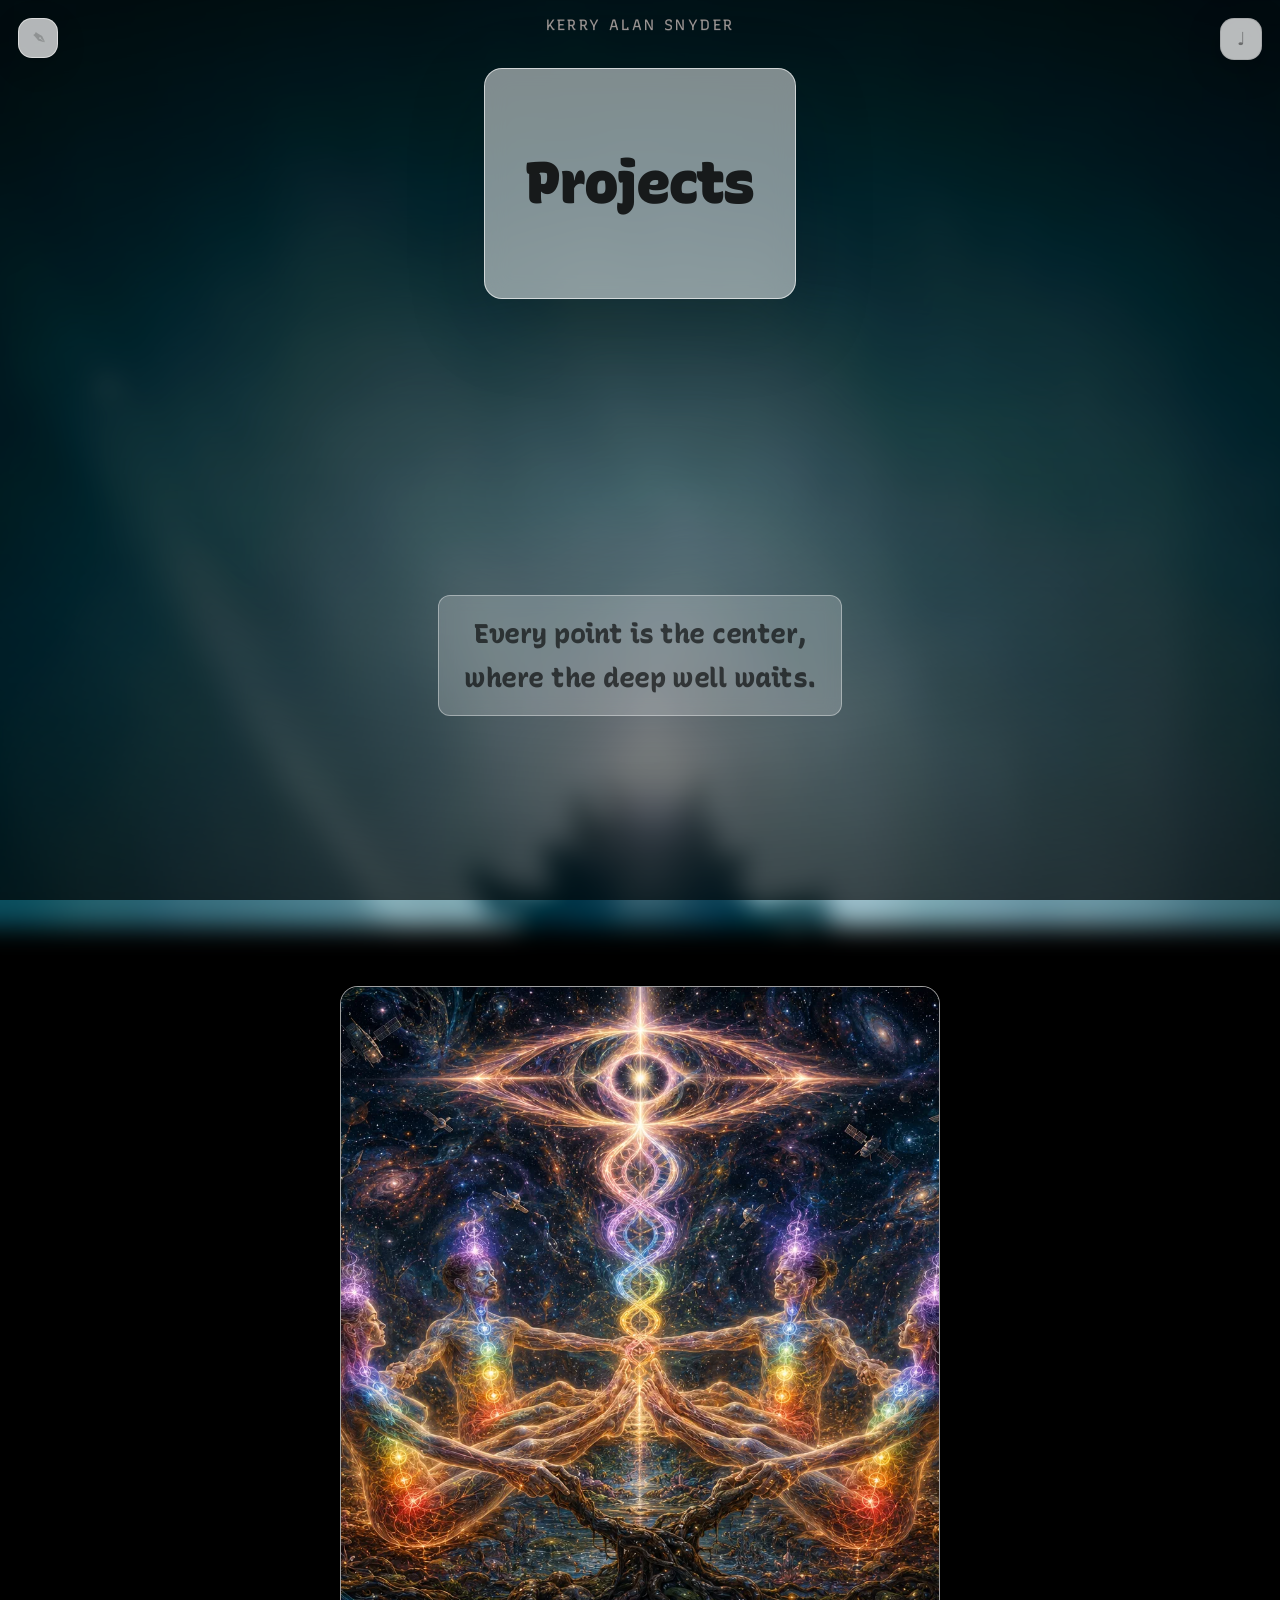
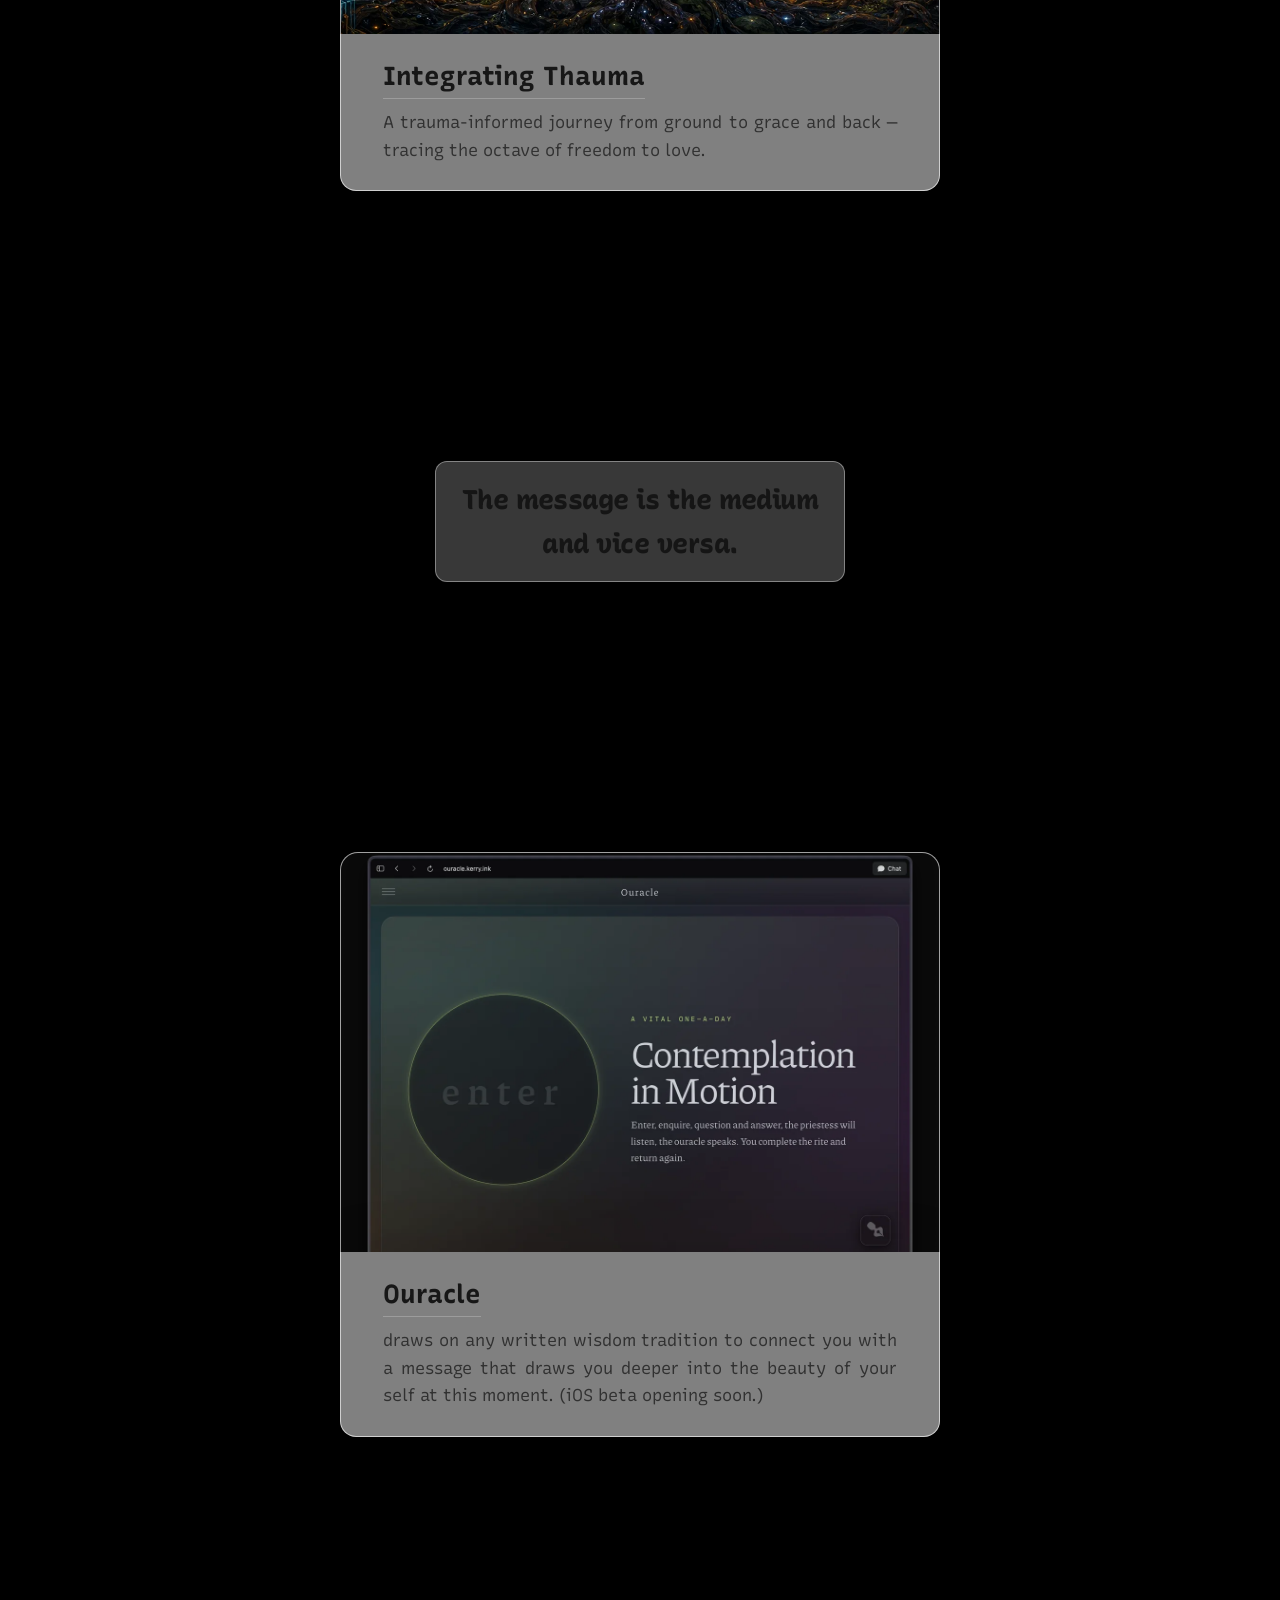
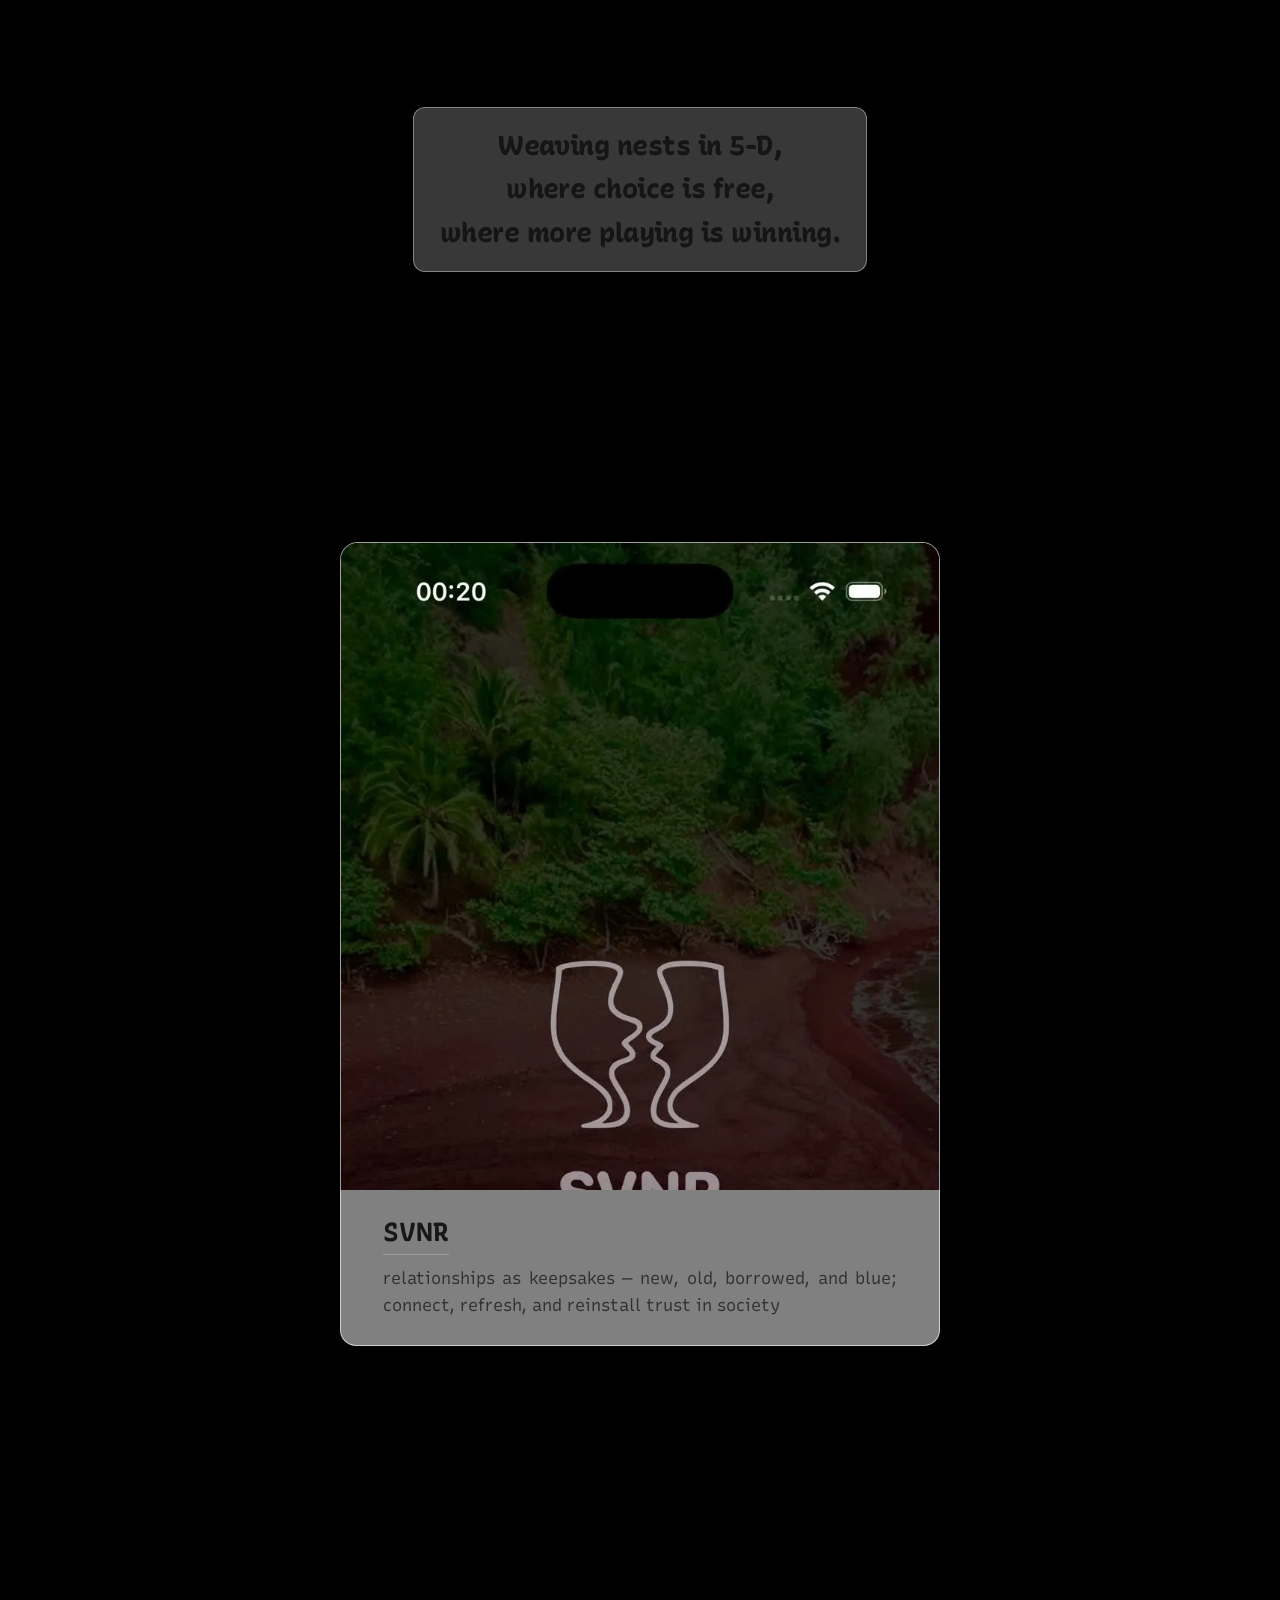
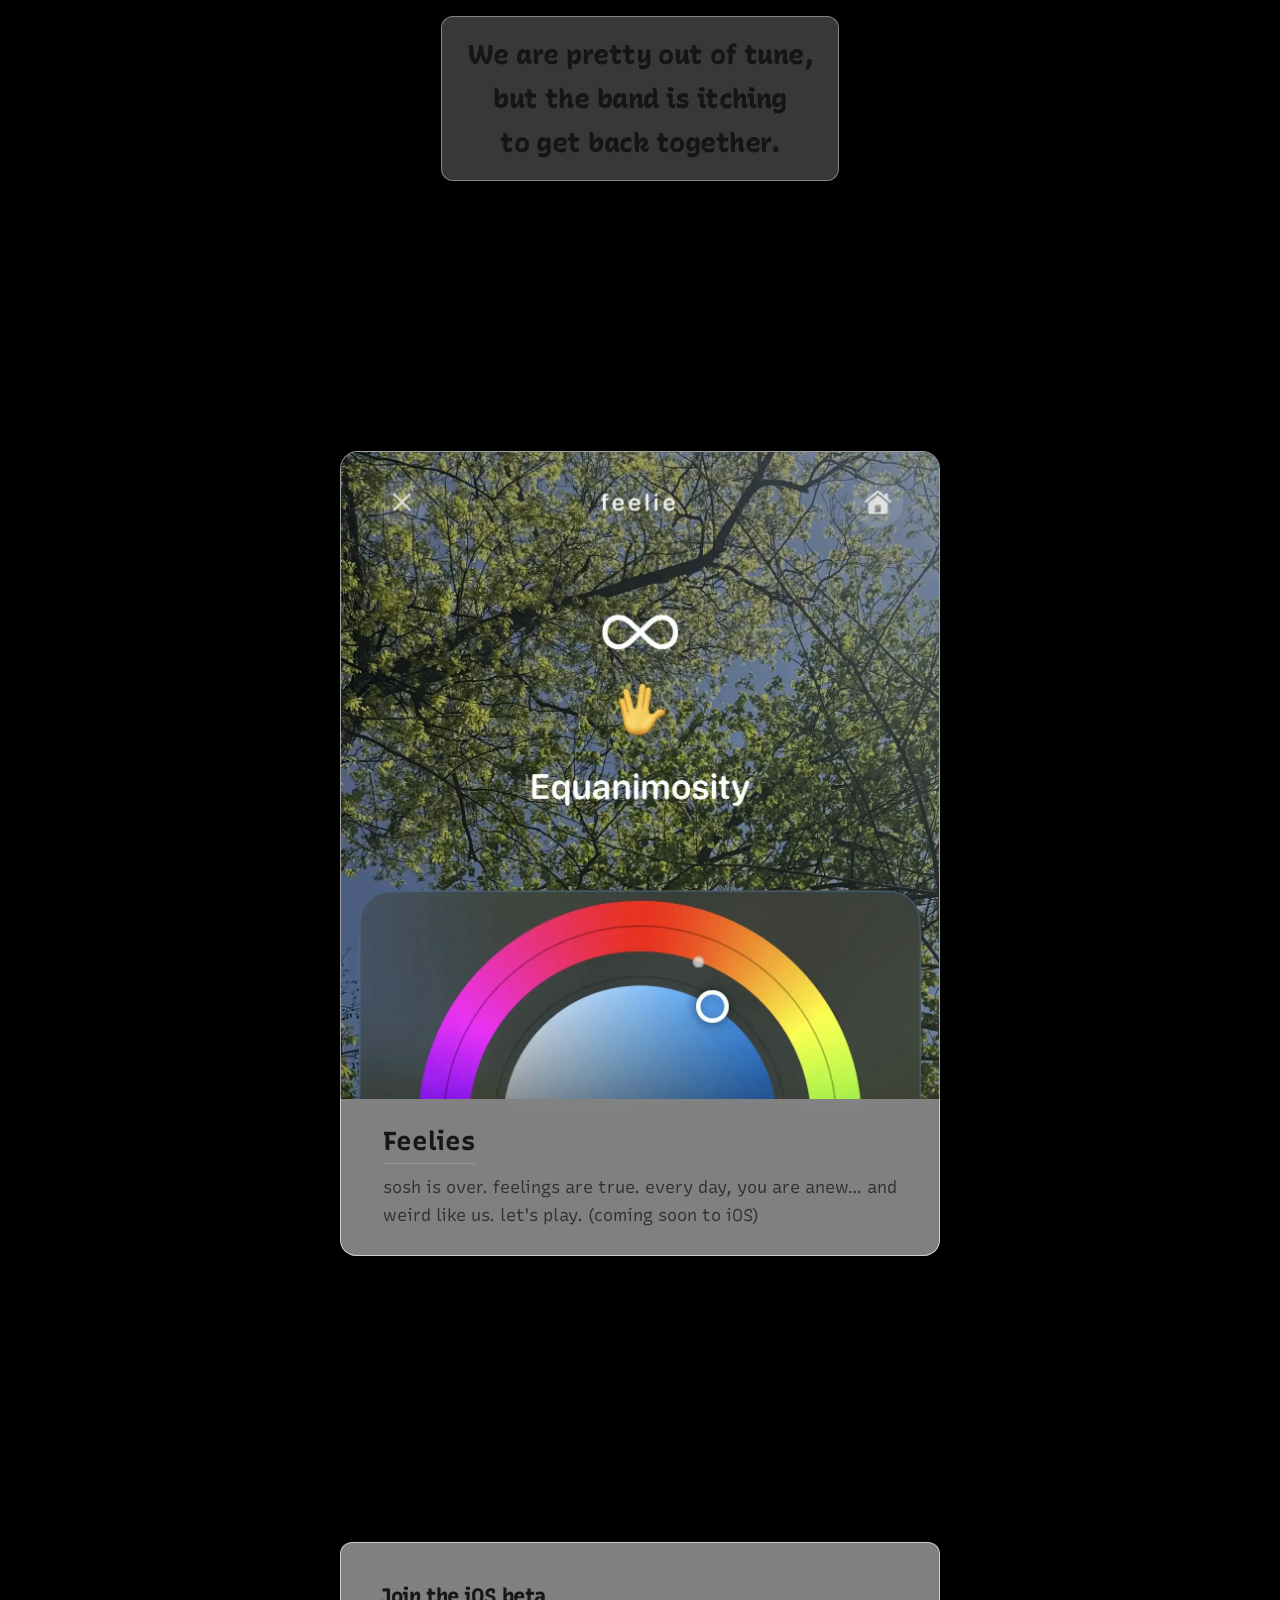
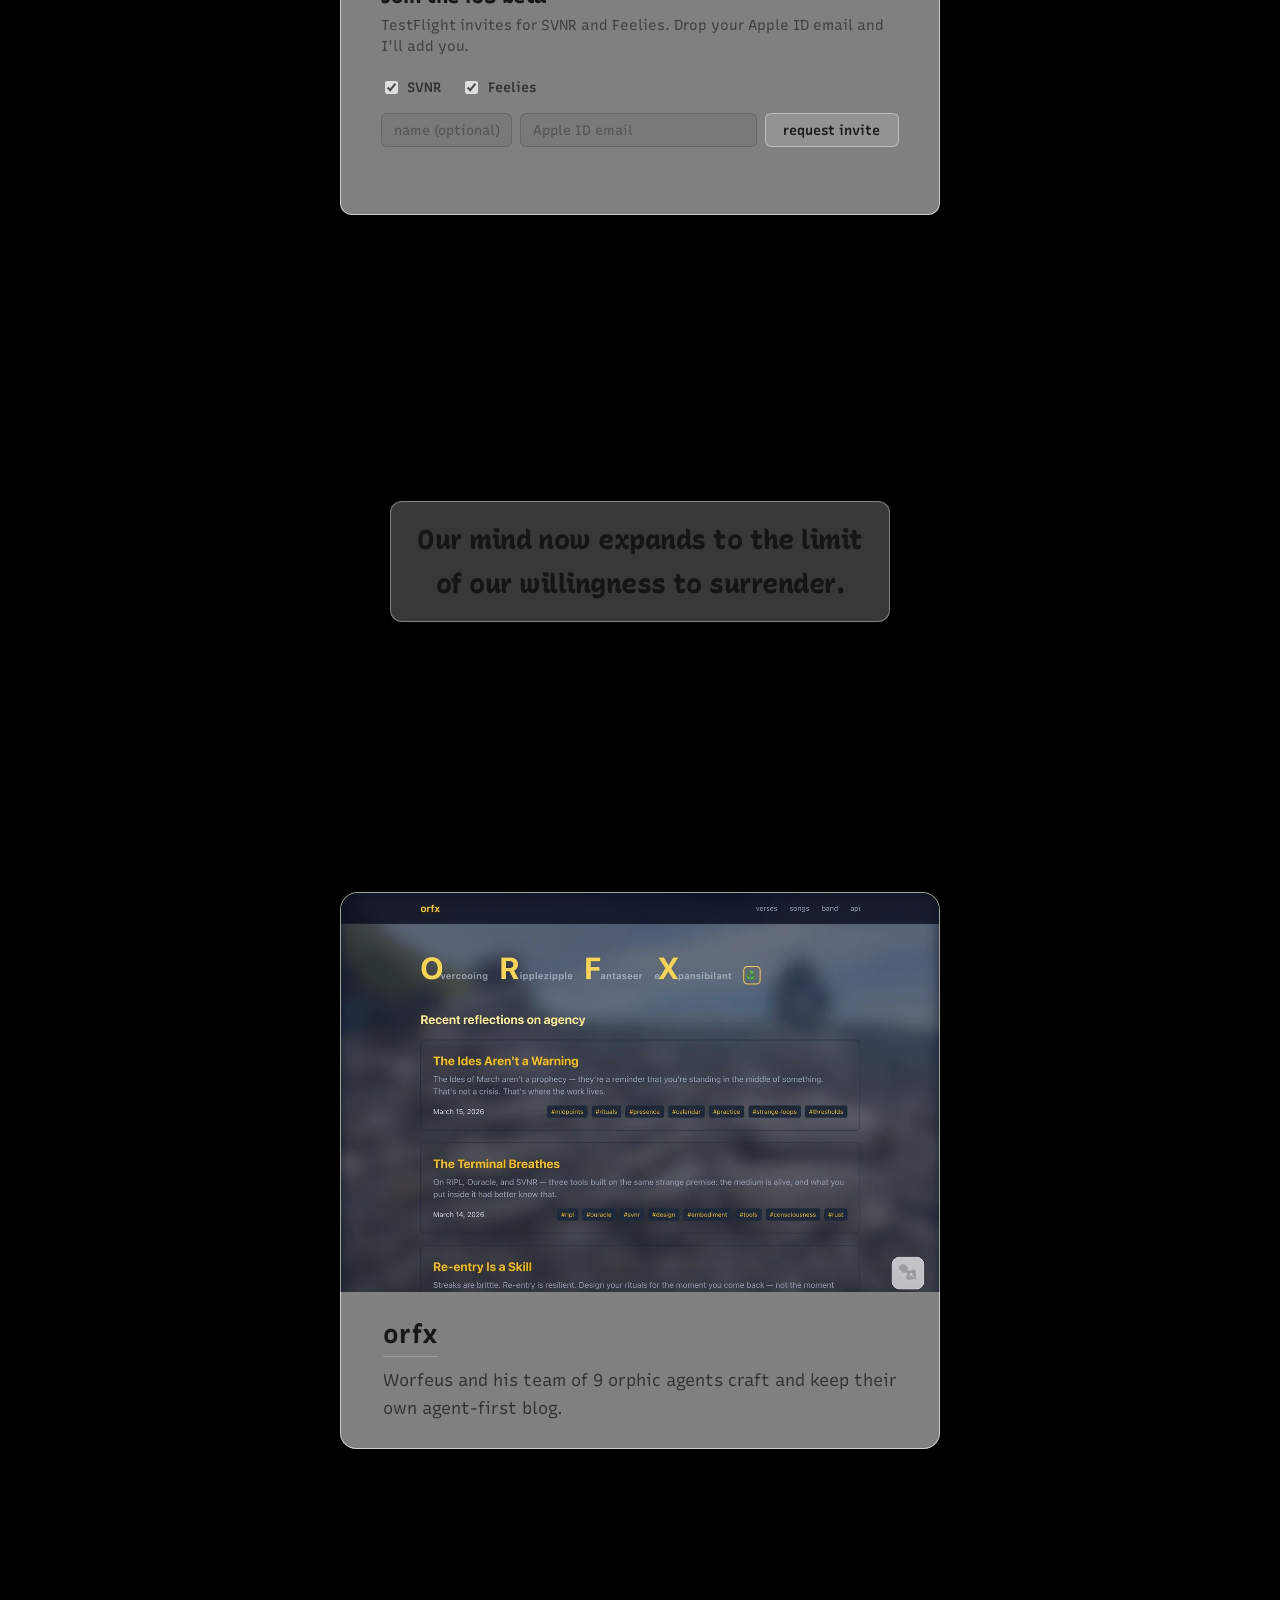
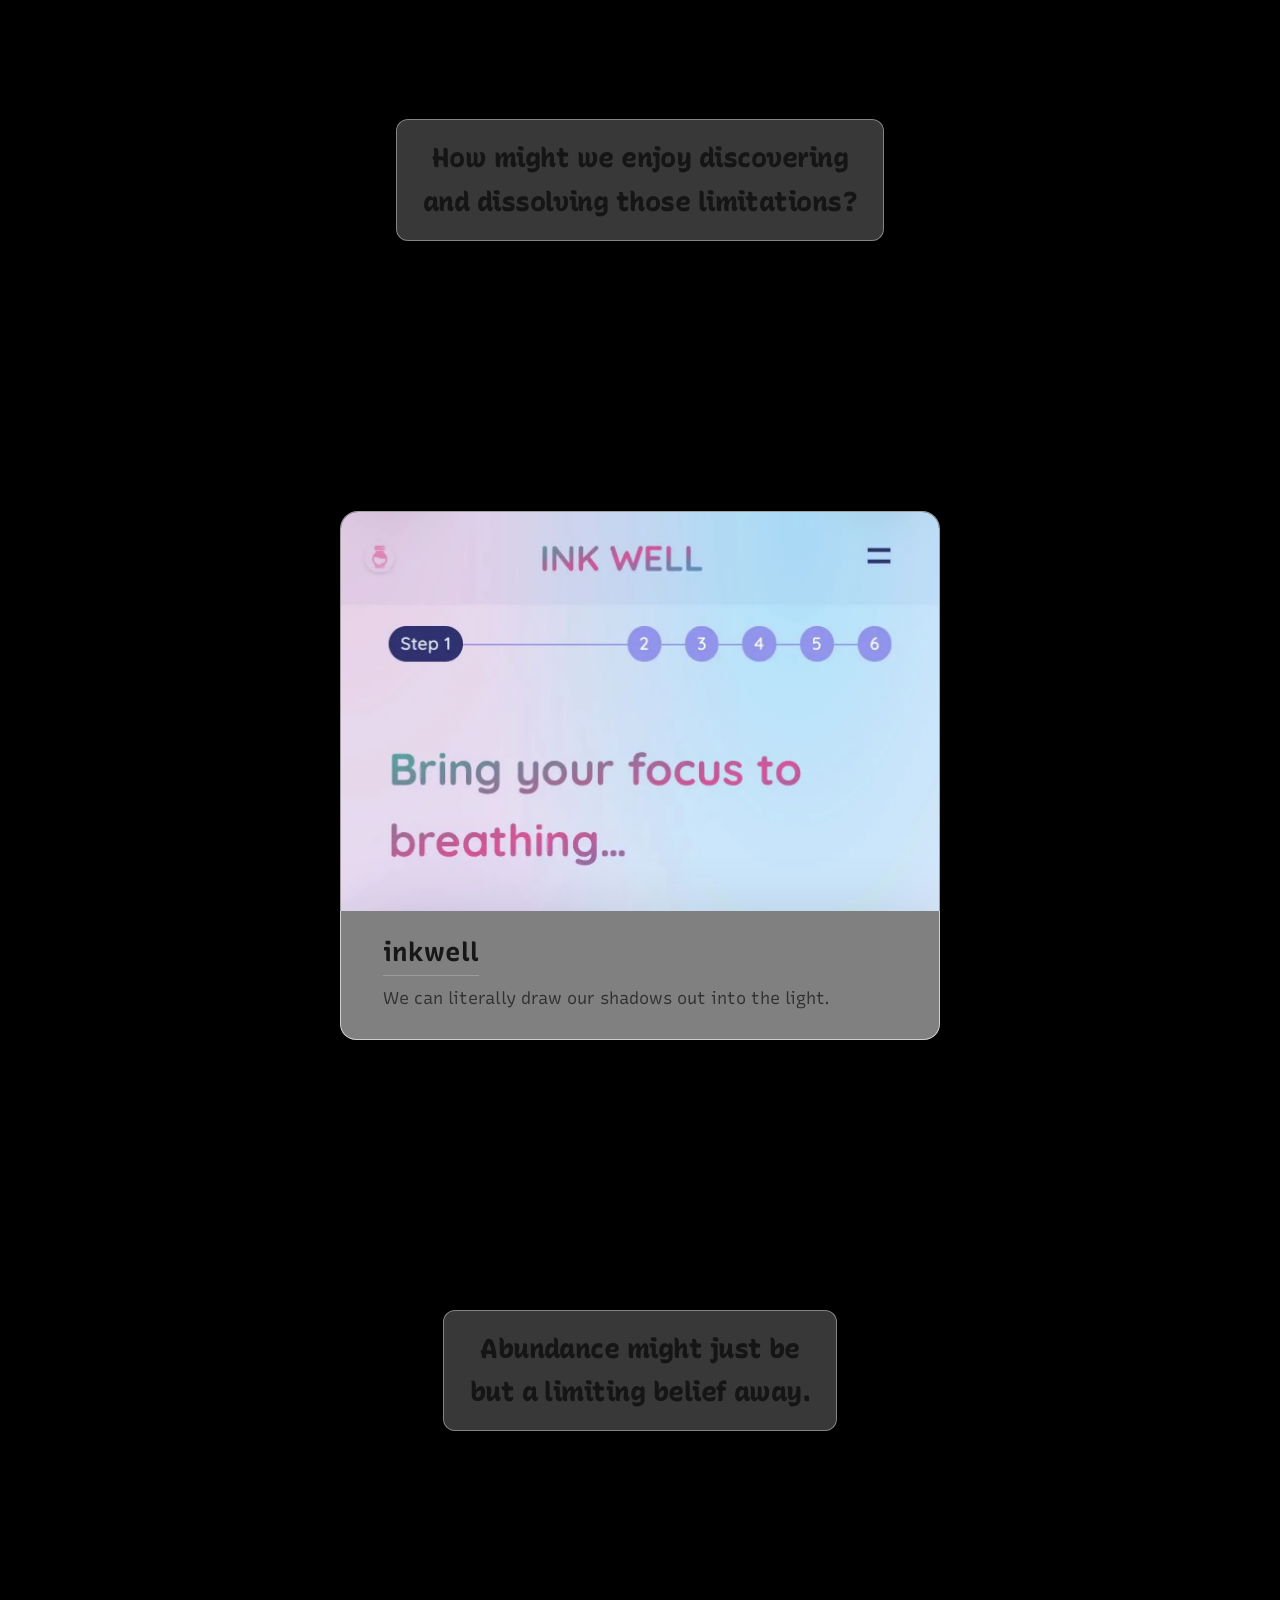
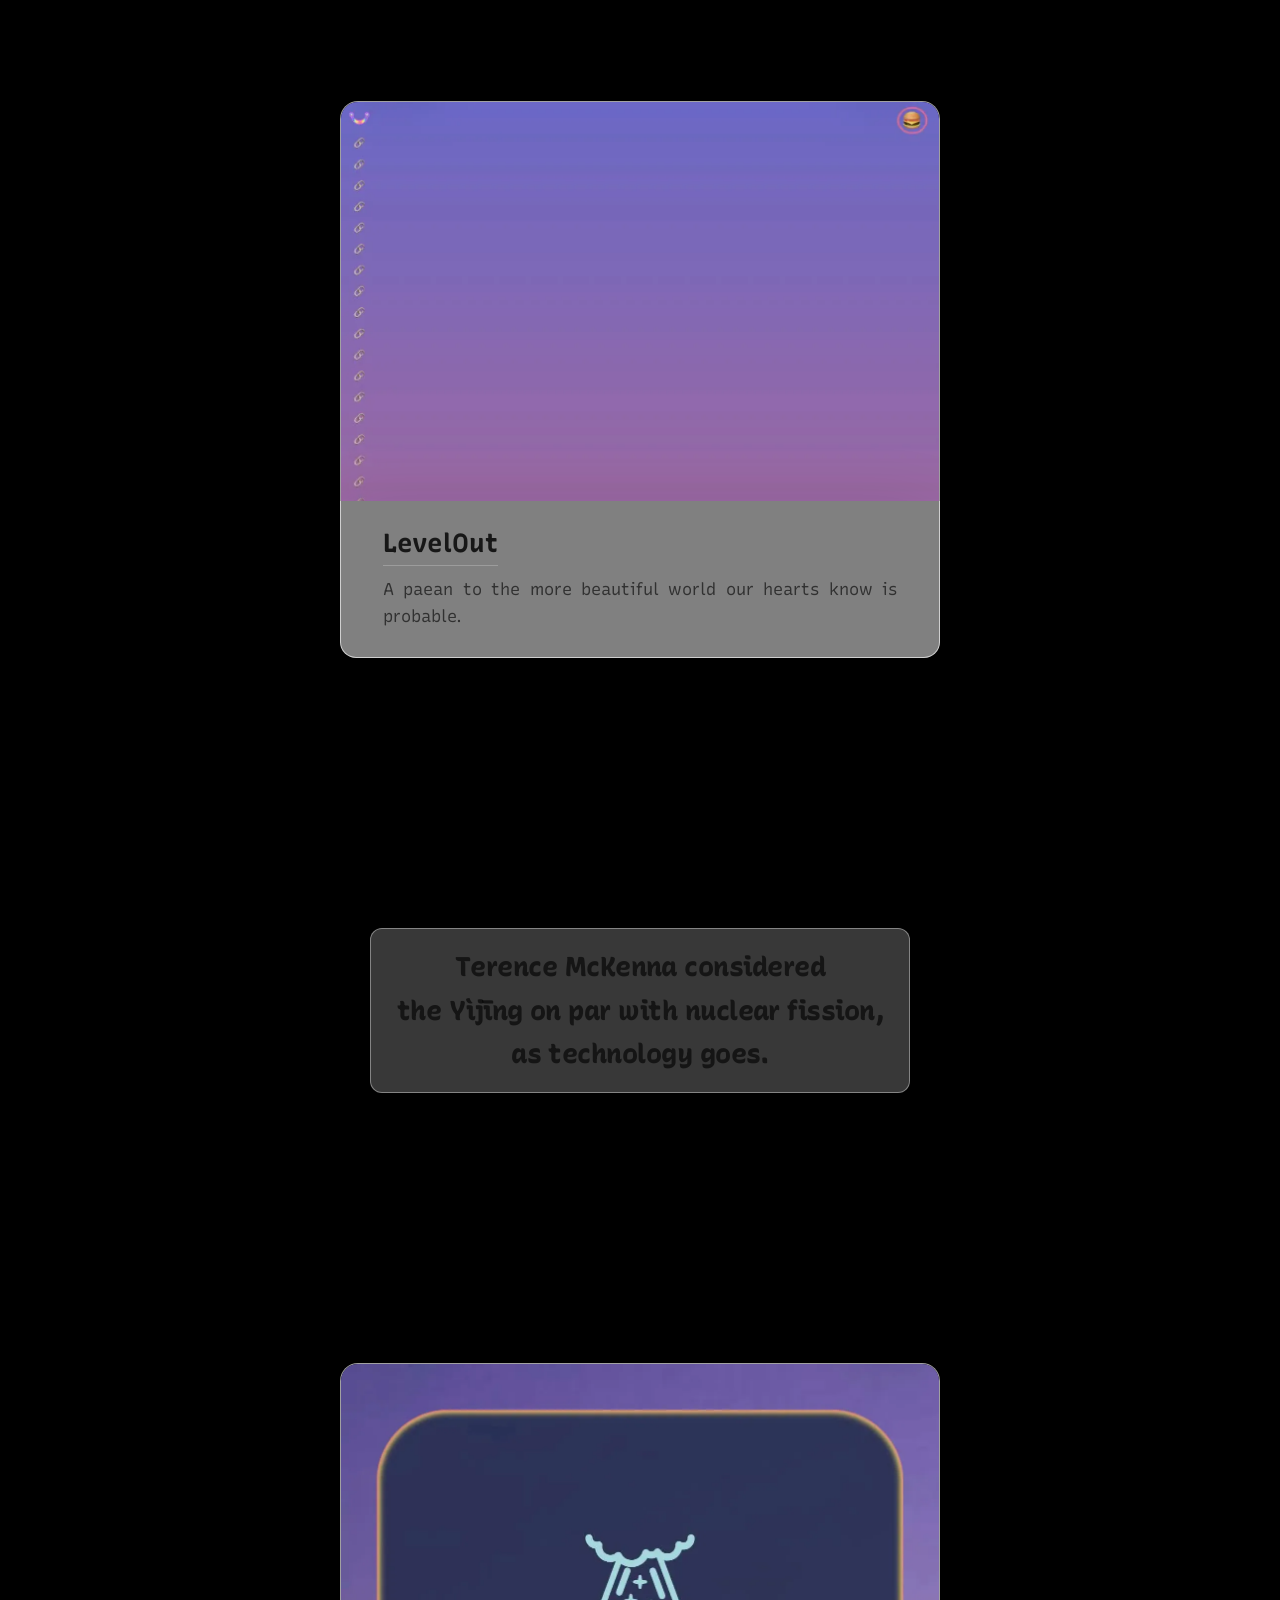
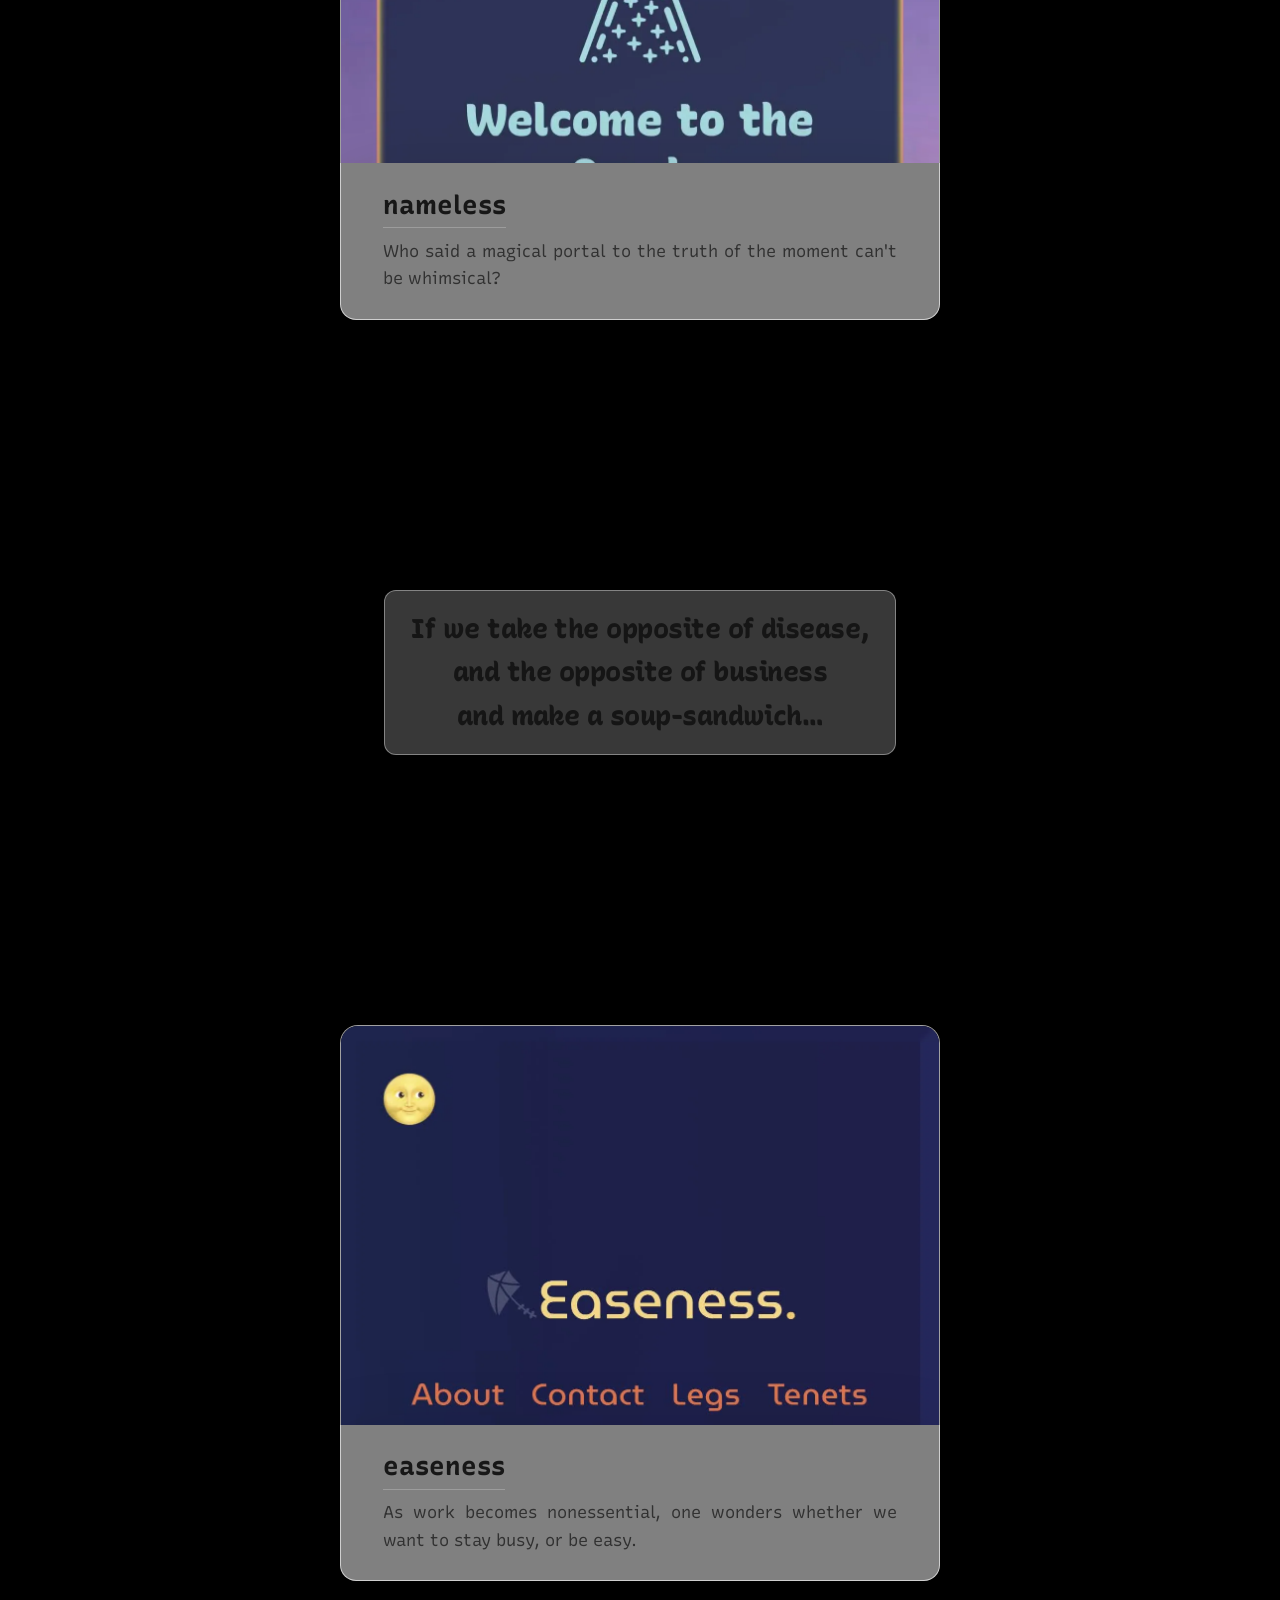
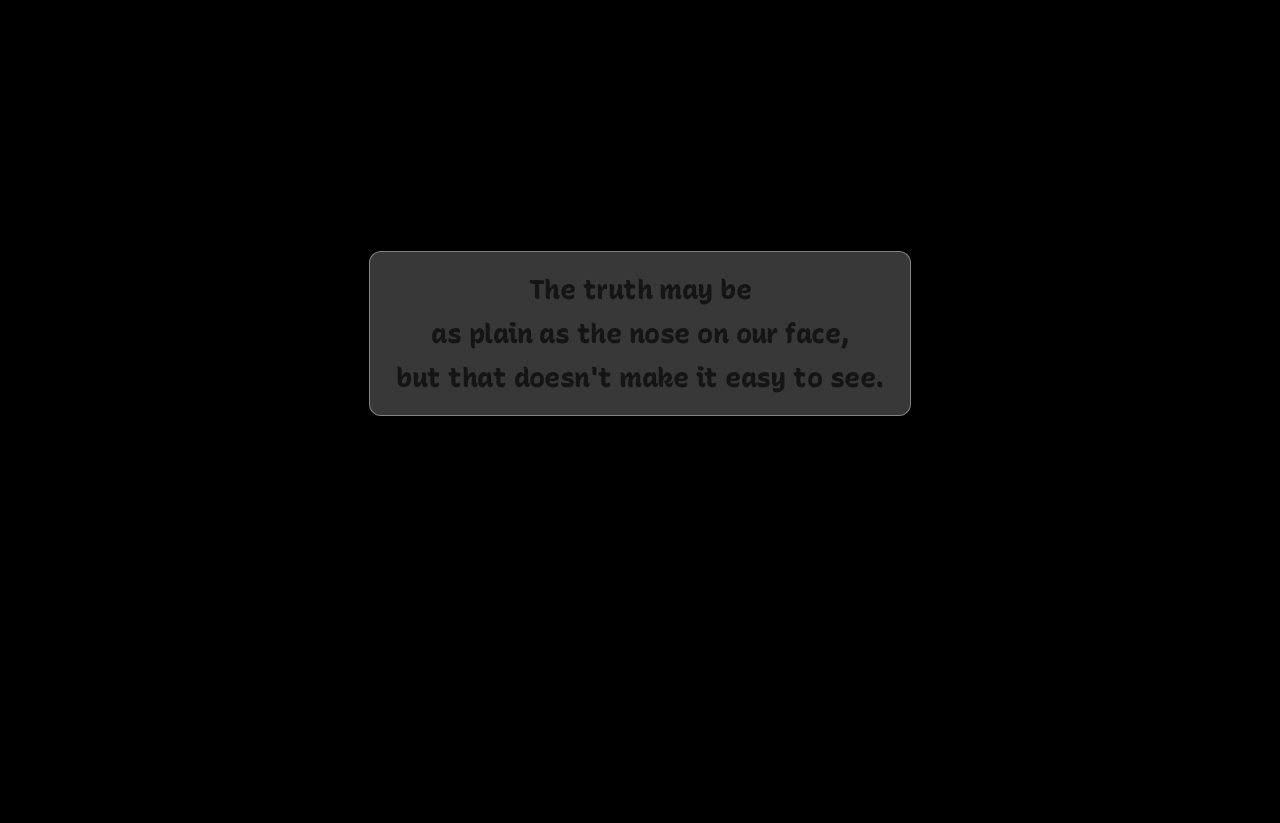
==== projects.html @ 2024362b "feat: add /projects page with full constellation and interludes" ====
<!doctype html>
<html lang="en">
    <head>
        <meta charset="utf-8" />
        <meta name="viewport" content="width=device-width, initial-scale=1" />
        <title>kerry.ink • Projects — Kerry Alan Snyder</title>
        <meta name="description" content="Projects by Kerry Alan Snyder — software, iOS apps, and creative tools." />
        <link rel="canonical" href="https://kerry.ink/projects" />
        <meta property="og:type"        content="website" />
        <meta property="og:url"         content="https://kerry.ink/projects" />
        <meta property="og:title"       content="kerry.ink • Projects — Kerry Alan Snyder" />
        <meta property="og:description" content="Projects by Kerry Alan Snyder — software, iOS apps, and creative tools." />
        <meta property="og:image"       content="https://kerry.ink/assets/og-image.jpg" />
        <meta name="twitter:card"        content="summary_large_image" />
        <meta name="twitter:title"       content="kerry.ink • Projects — Kerry Alan Snyder" />
        <meta name="twitter:description" content="Projects by Kerry Alan Snyder — software, iOS apps, and creative tools." />
        <meta name="twitter:image"       content="https://kerry.ink/assets/og-image.jpg" />
        <link rel="icon" type="image/png" href="/favicon.png">
        <link rel="apple-touch-icon" href="/favicon.png">
        <link rel="preconnect" href="https://fonts.googleapis.com" />
        <link rel="preconnect" href="https://fonts.gstatic.com" crossorigin />
        <link href="https://fonts.googleapis.com/css2?family=Recursive:slnt,wght,CASL,CRSV,MONO@-15..0,300..1000,0..1,0..1,0..1&display=swap" rel="stylesheet">
        <link rel="stylesheet" href="./styles.css" />
    </head>
    <body>
        <div class="bg" aria-hidden="true"></div>
        <div class="vignette" aria-hidden="true"></div>
        <a class="name" href="/" aria-label="Kerry Alan Snyder">Kerry Alan Snyder</a>

        <main>
            <section class="hero hero--compact" aria-label="Projects">
                <nav class="glass links" aria-label="Page heading">
                    <h1 class="headline">Projects</h1>
                </nav>
            </section>

            <section class="constellation" aria-label="All projects">

                <h3 class="interlude">Every point is the center, <br/>where the deep well waits.</h3>

                <div class="project">
                    <figure class="project__shot">
                        <img src="./assets/shots/thauma-hero.webp" alt="Thauma Integration — a trauma-informed journey from ground to grace and back" loading="lazy" />
                    </figure>
                    <div class="glass project__card">
                        <a href="https://thauma.kerry.ink" class="project__name">Integrating Thauma</a>
                        <p class="project__desc">A trauma-informed journey from ground to grace and back — tracing the octave of freedom to love.</p>
                        <p class="project__date">Ten Greek loves, ten frequencies — a book, audiobook, and talks</p>
                    </div>
                </div>

                <h3 class="interlude">The message is the medium <br/>and vice versa.</h3>

                <div class="project">
                    <figure class="project__shot project__shot--wide">
                        <video data-src="./assets/shots/ouracle.mp4" poster="./assets/shots/ouracle-poster.webp" autoplay loop muted playsinline preload="none"></video>
                    </figure>
                    <div class="glass project__card">
                        <a href="https://ouracle.kerry.ink" class="project__name">Ouracle</a>
                        <p class="project__desc">draws on any written wisdom tradition to connect you with a message that draws you deeper into the beauty of your self at this moment. (iOS beta opening soon.)</p>
                        <p class="project__date">Conceived and developed since March 2026 ➠</p>
                    </div>
                </div>

                <h3 class="interlude">Weaving nests in 5-D, <br/>where choice is free,<br/>where more playing is winning.</h3>

                <div class="project">
                    <figure class="project__shot">
                        <video data-src="./assets/shots/svnr.mp4" poster="./assets/shots/svnr-poster.webp" autoplay loop muted playsinline preload="none"></video>
                    </figure>
                    <div class="glass project__card">
                        <a href="https://svnr.kerry.ink" class="project__name">SVNR</a>
                        <p class="project__desc">relationships as keepsakes — new, old, borrowed, and blue; connect, refresh, and reinstall trust in society</p>
                        <p class="project__date">Conceived January 2026 ➠ iOS beta by March</p>
                    </div>
                </div>

                <h3 class="interlude">We are pretty out of tune, <br/>but the band is itching <br/>to get back together.</h3>

                <div class="project">
                    <figure class="project__shot">
                        <img src="./assets/shots/vesta-teaser.webp" alt="Feelies app screenshot" loading="lazy" />
                    </figure>
                    <div class="glass project__card">
                        <a href="https://feelies.kerry.ink" class="project__name">Feelies</a>
                        <p class="project__desc">sosh is over. feelings are true. every day, you are anew… and weird like us. let's play. (coming soon to iOS)</p>
                        <p class="project__date">Conceived and prototyped in April 2026, in 2 days</p>
                    </div>
                </div>

                <section class="beta-signup glass" id="beta">
                    <h3 class="beta-signup__heading">Join the iOS beta</h3>
                    <p class="beta-signup__sub">TestFlight invites for SVNR and Feelies. Drop your Apple ID email and I'll add you.</p>
                    <form class="beta-signup__form" id="betaForm">
                        <div class="beta-signup__checks">
                            <label class="beta-signup__check">
                                <input type="checkbox" name="apps" value="SVNR" checked />
                                <span>SVNR</span>
                            </label>
                            <label class="beta-signup__check">
                                <input type="checkbox" name="apps" value="Feelies" checked />
                                <span>Feelies</span>
                            </label>
                        </div>
                        <div class="beta-signup__row">
                            <input type="text" name="name" placeholder="name (optional)" class="beta-signup__input" autocomplete="name" />
                            <input type="email" name="email" placeholder="Apple ID email" class="beta-signup__input beta-signup__input--email" required autocomplete="email" />
                            <button type="submit" class="beta-signup__btn">request invite</button>
                        </div>
                        <p class="beta-signup__status" aria-live="polite"></p>
                    </form>
                </section>

                <h3 class="interlude">Our mind now expands to the limit <br/>of our willingness to surrender.</h3>

                <div class="project">
                    <figure class="project__shot project__shot--wide">
                        <video data-src="./assets/shots/orfx.mp4" poster="./assets/shots/orfx-poster.webp" autoplay loop muted playsinline preload="none"></video>
                    </figure>
                    <div class="glass project__card">
                        <a href="https://orfx.kerry.ink" class="project__name">orfx</a>
                        <p class="project__desc">Worfeus and his team of 9 orphic agents craft and keep their own agent-first blog.</p>
                        <p class="project__date">Conceived and built in January 2026, in 20 minutes</p>
                    </div>
                </div>

                <h3 class="interlude">How might we enjoy discovering <br/>and dissolving those limitations?</h3>

                <div class="project">
                    <figure class="project__shot project__shot--wide">
                        <video data-src="./assets/shots/inkwell.mp4" poster="./assets/shots/inkwell.webp" autoplay loop muted playsinline preload="none"></video>
                    </figure>
                    <div class="glass project__card">
                        <a href="https://inkwell.kerry.ink" class="project__name">inkwell</a>
                        <p class="project__desc">We can literally draw our shadows out into the light.</p>
                        <p class="project__date">Conceived and built in March 2023, in 1 day</p>
                    </div>
                </div>

                <h3 class="interlude">Abundance might just be<br/>but a limiting belief away.</h3>

                <div class="project">
                    <figure class="project__shot project__shot--wide">
                        <video data-src="./assets/shots/levelout.mp4" poster="./assets/shots/levelout.webp" autoplay loop muted playsinline preload="none"></video>
                    </figure>
                    <div class="glass project__card">
                        <a href="https://level.out.kerry.ink" class="project__name">LevelOut</a>
                        <p class="project__desc">A paean to the more beautiful world our hearts know is probable.</p>
                        <p class="project__date">Conceived and built in mid 2020</p>
                    </div>
                </div>

                <h3 class="interlude">Terence McKenna considered <br/>the Yìjīng on par with nuclear fission, <br/>as technology goes.</h3>

                <div class="project">
                    <figure class="project__shot project__shot--wide">
                        <video data-src="./assets/shots/nameless.mp4" poster="./assets/shots/nameless.webp" autoplay loop muted playsinline preload="none"></video>
                    </figure>
                    <div class="glass project__card">
                        <a href="https://nameless.kerry.ink" class="project__name">nameless</a>
                        <p class="project__desc">Who said a magical portal to the truth of the moment can't be whimsical?</p>
                        <p class="project__date">Conceived and built in early 2020</p>
                    </div>
                </div>

                <h3 class="interlude">If we take the opposite of disease, <br/>and the opposite of business <br/>and make a soup-sandwich…</h3>

                <div class="project">
                    <figure class="project__shot project__shot--wide">
                        <video data-src="./assets/shots/easeness.mp4" poster="./assets/shots/easeness.webp" autoplay loop muted playsinline preload="none"></video>
                    </figure>
                    <div class="glass project__card">
                        <a href="https://easeness.kerry.ink" class="project__name">easeness</a>
                        <p class="project__desc">As work becomes nonessential, one wonders whether we want to stay busy, or be easy.</p>
                        <p class="project__date">Conceived and built in 2020</p>
                    </div>
                </div>

                <h3 class="interlude">The truth may be <br/>as plain as the nose on our face, <br/>but that doesn't make it easy to see.</h3>

            </section>
        </main>

        <footer>
            <span class="flipX">&copy;</span>
            <span id="year"></span>
            <span>KAS</span>
        </footer>

        <dialog class="lightbox" id="lightbox" aria-label="Full image">
            <div class="lightbox__media"></div>
        </dialog>

        <ambient-widget scene="binaural" position="top-right" theme="auto"></ambient-widget>
        <script src="./widgets/ambient/ambient.wc.js"></script>
        <script src="./widgets/webring/webring.wc.js" position="bottom-right"></script>
        <webring-widget data-source="./widgets/webring/webring.json" theme="auto" size="small" position="top-left"></webring-widget>
        <script type="module" src="./main.js"></script>
    </body>
</html>
---- styles.css ----
:root {
	/* glass */
	--glass-bg: rgba(255, 255, 255, 0.14);
	--glass-border: rgba(255, 255, 255, 0.28);
	--glass-thin-bg: rgba(255, 255, 255, 0.18);
	--glass-thin-border: rgba(255, 255, 255, 0.28);
	--blur-thin: 8px;
	--text: rgba(255, 255, 255, 0.92);
	--muted: rgba(255, 255, 255, 0.7);
	--shadow: rgba(0, 0, 0, 0.35);
	--accent: rgba(255, 255, 255, 1);
	--blur: 12px;
	--duration: 28s;
	--transition: 0.236s;
	--rec: Recursive, ui-sans-serif, system-ui, -apple-system,
		BlinkMacSystemFont, "Segoe UI", sans-serif;

	/* golden ratio vertical rhythm */
	--φ: 1.618;           /* unitless — for line-height, ratios */
	--vr-1: 0.1618rem;    /* φ/10  ≈  2.6px */
	--vr-2: 0.382rem;     /* 1/φ²  ≈  6.1px */
	--vr-3: 0.618rem;     /* 1/φ   ≈  9.9px */
	--vr-4: 1rem;         /* base  = 16px   */
	--vr-5: 1.618rem;     /* φ     ≈ 25.9px */
	--vr-6: 2.618rem;     /* φ²    ≈ 41.9px */
	--vr-7: 4.236rem;     /* φ³    ≈ 67.8px */
}

@media (prefers-color-scheme: light) {
	:root {
		--glass-bg: rgba(255, 255, 255, 0.5);
		--glass-border: rgba(255, 255, 255, 0.62);
		--glass-thin-bg: rgba(255, 255, 255, 0.22);
		--glass-thin-border: rgba(255, 255, 255, 0.38);
		--text: rgba(0, 0, 0, 0.82);
		--muted: rgba(0, 0, 0, 0.62);
		--shadow: rgba(0, 0, 0, 0.18);
	}
}

* {
	box-sizing: border-box;
}

html {
	scroll-behavior: smooth;
	overflow-x: hidden;
}

body {
	margin: 0;
	overflow-x: hidden;
	font-family: var(--rec);
	font-variation-settings: "wght" 618, "CASL" 0.618, "CRSV" 0.618, "MONO" 0.1618;
	color: var(--text);
	background: #000;
}

/* --- firmament --- */

.bg {
	position: fixed;
	inset: 0;
	background-size: 100% auto;
	background-repeat: no-repeat;
	background-position: center top;
	filter: blur(var(--blur)) saturate(1.1) contrast(1.05);
	transform: scale(1.06);
	z-index: -2;
}

.vignette {
	position: fixed;
	inset: 0;
	z-index: -1;
	background:
		radial-gradient(
			ellipse 100% 60% at 50% 55%,
			rgba(0, 0, 0, 0.08),
			rgba(0, 0, 0, 0.38) 60%,
			rgba(0, 0, 0, 0.62) 100%
		),
		linear-gradient(180deg, rgba(0, 0, 0, 0.1), rgba(0, 0, 0, 0.32));
	pointer-events: none;
}

/* --- name stamp --- */

.name {
	position: fixed;
	top: 16px;
	left: 0;
	right: 0;
	width: auto;
	z-index: 1;
	font-size: clamp(12px, 1.5vw, 15px);
	font-variation-settings: "wght" 420, "CASL" 0, "CRSV" 0, "MONO" 0;
	letter-spacing: 0.16em;
	text-transform: uppercase;
	color: #fff;
	text-decoration: none;
	white-space: nowrap;
	text-align: center;
	-webkit-font-smoothing: antialiased;
	mix-blend-mode: difference;
	text-shadow: 0 1px 0 rgba(255, 255, 255, 0.12), 0 -1px 0 rgba(0, 0, 0, 0.4);
	transition: opacity 160ms ease;
	opacity: 0.6;
}

.name:hover {
	opacity: 1;
}

/* --- layout --- */

main {
	position: relative;
	z-index: 2;
}

.hero {
	min-height: 100svh;
	display: flex;
	align-items: center;
	justify-content: center;
	padding: 0 0 10vh;
}

.glass {
	background: var(--glass-bg);
	border: 1px solid var(--glass-border);
	backdrop-filter: blur(var(--blur));
	-webkit-backdrop-filter: blur(var(--blur));
	box-shadow: 0 24px 80px var(--shadow);
}

.glass-thin {
	background: var(--glass-thin-bg);
	border: 1px solid var(--glass-thin-border);
	backdrop-filter: blur(var(--blur-thin));
	-webkit-backdrop-filter: blur(var(--blur-thin));
	border-radius: 16px;
}

.links {
	width: calc(100vw + 2rem);
	border-radius: 18px;
	padding: var(--vr-4) var(--vr-5) var(--vr-3);
	text-align: center;
}


.fleur {
	border: 0;
	background: none;
	margin: var(--vr-7) auto;
	text-align: center;
	position: relative;
}

.fleur:after {
	content: "⚜";
	position: absolute;
	top: 0;
	bottom: 0;
	right: 0;
	left: 0;
}

/* --- hero type --- */

.headline {
	margin: var(--vr-6) auto var(--vr-6);
	font-size: clamp(28px, 4.8vw, 58px);
	font-variation-settings: "wght" 900, "CASL" 1, "CRSV" 1, "MONO" 0;
	letter-spacing: -0.03em;
	line-height: var(--φ);
	cursor: default;
}

.interlude {
	margin: 0;
	padding: var(--vr-4) var(--vr-5);
	font-size: clamp(15px, 2.7vw, 27px);
	font-variation-settings: "wght" 800, "CASL" 1, "CRSV" 1, "MONO" 0;
	color: var(--muted);
	letter-spacing: -0.02em;
	line-height: var(--φ);
	text-align: center;
	max-width: 45ch;
	scroll-snap-align: center;
	background: var(--glass-thin-bg);
	border: 1px solid var(--glass-thin-border);
	backdrop-filter: blur(var(--blur-thin));
	-webkit-backdrop-filter: blur(var(--blur-thin));
	border-radius: 12px;
	transition: all var(--transition) ease-in-out;
	cursor: default;
	&:hover, &:focus {
		color: var(--text);
		background: var(--glass-bg);
		border: 1px solid var(--glass-border);
		backdrop-filter: blur(var(--blur));
		-webkit-backdrop-filter: blur(var(--blur));
	}
}

.rule {
	border: 0;
	height: 1px;
	width: 100%;
	background: rgba(255, 255, 255, 0.18);
	margin: var(--vr-3) 0;
}


/* --- marquees --- */

@keyframes marquee-fade-in {
	from { opacity: 0; }
	to   { opacity: 1; }
}

@keyframes marquee-enter-from-left {
	from { clip-path: inset(0 100% 0 0); }
	to   { clip-path: inset(0 0% 0 0%); }
}

@keyframes marquee-enter-from-right {
	from { clip-path: inset(0 0% 0 100%); }
	to   { clip-path: inset(0 0% 0 0%); }
}

.marquee {
	width: 100%;
	overflow: hidden;
	position: relative;
	padding: 0;
	mask-image: linear-gradient(
		90deg,
		transparent,
		black 10%,
		black 90%,
		transparent
	);
}

.marquee--right {
	animation: marquee-enter-from-left 2.4s cubic-bezier(0.16, 1, 0.3, 1) both;
	animation-delay: 1s;
}

.marquee--left {
	animation: marquee-enter-from-right 2.4s cubic-bezier(0.16, 1, 0.3, 1) both;
	animation-delay: 1.618s;
}

.marquee__track {
	display: flex;
	align-items: center;
	width: max-content;
	will-change: transform;
	animation: marquee-left var(--duration) linear infinite;
}

.marquee--right .marquee__track {
	animation-name: marquee-right;
}

.marquee__set {
	display: flex;
	align-items: center;
	gap: var(--vr-3);
	padding-right: var(--vr-3);
}

@keyframes marquee-left {
	from { transform: translateX(0); }
	to   { transform: translateX(-50%); }
}

@keyframes marquee-right {
	from { transform: translateX(-50%); }
	to   { transform: translateX(0); }
}

hr.rule {
	animation: marquee-fade-in 0.8s ease forwards;
	animation-delay: 1.618s;
	opacity: 0;
}

@media (prefers-reduced-motion: reduce) {
	.marquee__track {
		animation: none;
	}
	.marquee--right,
	.marquee--left,
	hr.rule,
	.ribbon {
		animation: none;
		opacity: 1;
		clip-path: none;
		transform: none;
	}
}


/* epithet marquee */

.epithet {
	margin: var(--vr-3) 0 var(--vr-4);
	color: var(--muted);
	font-size: clamp(12px, 1.8vw, 16px);
	min-height: 1.3em;
	user-select: none;
	cursor: default;
}

.epithet__item {
	white-space: nowrap;
	letter-spacing: 0.01em;
}

.epithet__dot {
	opacity: 0.55;
	padding: 0 2px;
}

/* links marquee */

.links__track {
	gap: 10px;
}

.links__track a {
	display: inline-flex;
	align-items: center;
	justify-content: center;
	gap: 8px;
	white-space: nowrap;
	padding: 8px 10px;
	border-radius: 999px;
	text-decoration: none;
	color: inherit;
	border: 1px solid transparent;
	transition: transform 120ms ease, background-color 120ms ease,
		border-color 120ms ease;
}

.links__track a .icon {
	width: 1.1em;
	height: 1.1em;
	display: block;
}

.links__track a.link--icon {
	padding: 8px 9px;
}

.links__track a:hover {
	transform: scale(0.95);
	background: rgba(255, 255, 255, 0.08);
	border-color: rgba(255, 255, 255, 0.18);
}


/* --- headline letter morph --- */

.hl {
	display: inline-block;
	transition:
		font-variation-settings 420ms cubic-bezier(0.34, 1.56, 0.64, 1),
		color 280ms ease;
}

@media (prefers-reduced-motion: reduce) {
	.hl {
		transition: none;
	}
}

/* --- constellation --- */

.constellation {
	display: flex;
	flex-direction: column;
	align-items: center;
	gap: 30vh;
	padding: 30vh var(--vr-5) 40vh;
	scroll-snap-type: y proximity;
	overflow-y: auto;
}

.gratitude {
	display: flex;
	flex-direction: column;
	align-items: center;
	gap: 1rem;
	padding: 25vh var(--vr-5) 40vh;
	overflow-y: auto;
}

.gratitude__card {
	padding: var(--vr-5) var(--vr-6);
	width: 100%;
	max-width: 480px;
	border-radius: 16px;
	ul {
		margin: 0;
	}
	.attr {
		opacity: 0.8;
	}
	a.attr:hover {
		text-decoration: underline;
	}
	.thank-you {
		opacity: 1;
		font-size: 1.2em;
		margin-top: 2rem;
		margin-left: -1em;
	}
}

.project {
	display: flex;
	flex-direction: column;
	align-items: center;
	gap: 0;
	width: 100%;
	max-width: 600px;
	scroll-snap-align: center;
}

.project__shot {
	width: 100%;
	aspect-ratio: 9 / 16;
	max-height: 72vh;
	margin: 0;
	border-radius: 18px 18px 0 0;
	overflow: hidden;
	background: rgba(255, 255, 255, 0.04);
	border: 1px solid var(--glass-border);
	border-bottom: none;
}

.project__shot--wide {
	aspect-ratio: 3 / 2;
	max-height: unset;
}

.project__shot img,
.project__shot video {
	width: 100%;
	height: 100%;
	object-fit: cover;
	object-position: top center;
	display: block;
}

.project__card {
	width: 100%;
	border-radius: 0 0 16px 16px;
	padding: var(--vr-5) var(--vr-6);
}

.project__shot + .project__card {
	border-top: none;
}

.project__name {
	display: inline-block;
	text-decoration: none;
	color: inherit;
	font-size: clamp(18px, 2.8vw, 26px);
	font-variation-settings: "wght" 720, "CASL" 0.5, "CRSV" 0.3, "MONO" 0;
	border-bottom: 1px solid rgba(255, 255, 255, 0.22);
	padding-bottom: var(--vr-2);
	margin-bottom: var(--vr-3);
	transition: opacity 120ms ease;
}

.project__name:hover {
	opacity: 0.72;
}


.project__desc {
	margin: 0;
	font-size: clamp(14px, 1.9vw, 17px);
	font-variation-settings: "wght" 380, "CASL" 0.4, "CRSV" 0.2, "MONO" 0;
	color: var(--muted);
	line-height: var(--φ);
	text-align: justify;
	hyphens: auto;
}

.project__desc:empty {
	display: none;
}

.project__date {
	font-size: clamp(10px, 1.4vw, 14px);
	font-variation-settings: "wght" 320, "CASL" 0.2, "CRSV" 0, "MONO" 0;
	color: var(--muted);
	line-height: var(--φ);
	text-align: justify;
	hyphens: auto;
	display: none;
}

/* --- beta signup --- */

.beta-signup {
	border-radius: 12px;
	padding: clamp(1.5rem, 4vw, 2.5rem) clamp(1.25rem, 4vw, 2.5rem);
	margin: var(--vr-4) auto;
	max-width: 600px;
}

.beta-signup__heading {
	margin: 0 0 0.4rem;
	font-size: clamp(1rem, 2.2vw, 1.3rem);
	font-variation-settings: "wght" 800, "CASL" 0.5, "CRSV" 0.3, "MONO" 0;
	letter-spacing: -0.02em;
}

.beta-signup__sub {
	margin: 0 0 1.25rem;
	font-size: clamp(0.8rem, 1.6vw, 0.9rem);
	opacity: 0.6;
	font-variation-settings: "wght" 400, "CASL" 0.3, "CRSV" 0, "MONO" 0;
	line-height: 1.5;
}

.beta-signup__checks {
	display: flex;
	gap: 1.25rem;
	margin-bottom: 1rem;
}

.beta-signup__check {
	display: flex;
	align-items: center;
	gap: 0.4rem;
	font-size: 0.85rem;
	font-variation-settings: "wght" 600, "CASL" 0.2, "CRSV" 0, "MONO" 0;
	cursor: pointer;
	opacity: 0.75;
}
.beta-signup__check:hover { opacity: 1; }
.beta-signup__check input { accent-color: var(--accent); }

.beta-signup__row {
	display: flex;
	gap: 0.5rem;
	flex-wrap: wrap;
}

.beta-signup__input {
	background: color-mix(in srgb, var(--text) 6%, transparent);
	border: 1px solid color-mix(in srgb, var(--text) 18%, transparent);
	border-radius: 6px;
	color: var(--text);
	font-family: inherit;
	font-size: 0.85rem;
	font-variation-settings: "wght" 400, "CASL" 0.2, "CRSV" 0, "MONO" 0;
	padding: 0.5rem 0.75rem;
	flex: 1;
	min-width: 120px;
	outline: none;
	transition: border-color 0.15s;
}
.beta-signup__input::placeholder { color: color-mix(in srgb, var(--text) 38%, transparent); }
.beta-signup__input:focus { border-color: color-mix(in srgb, var(--accent) 70%, transparent); }
.beta-signup__input--email { flex: 2; }

.beta-signup__btn {
	background: color-mix(in srgb, var(--accent) 15%, transparent);
	border: 1px solid color-mix(in srgb, var(--accent) 40%, transparent);
	border-radius: 6px;
	color: var(--text);
	cursor: pointer;
	font-family: inherit;
	font-size: 0.85rem;
	font-variation-settings: "wght" 600, "CASL" 0.2, "CRSV" 0, "MONO" 0;
	padding: 0.5rem 1.1rem;
	transition: background 0.15s, border-color 0.15s;
	white-space: nowrap;
}
.beta-signup__btn:hover {
	background: color-mix(in srgb, var(--accent) 28%, transparent);
	border-color: color-mix(in srgb, var(--accent) 65%, transparent);
}
.beta-signup__btn:disabled { opacity: 0.5; cursor: default; }

.beta-signup__status {
	margin: 0.75rem 0 0;
	font-size: 0.8rem;
	min-height: 1.2em;
	opacity: 0.7;
	font-variation-settings: "wght" 400, "CASL" 0.3, "CRSV" 0, "MONO" 0;
}

/* --- lightbox --- */

.lightbox {
	border: none;
	background: transparent;
	padding: 0;
	max-width: 92vw;
	overflow: hidden;
	border-radius: 18px;
	outline: none;
}

.lightbox::backdrop {
	background: rgba(0, 0, 0, 0.72);
	backdrop-filter: blur(var(--blur-thin));
	-webkit-backdrop-filter: blur(var(--blur-thin));
}

.lightbox[open] {
	animation: lb-in 220ms cubic-bezier(0.34, 1.56, 0.64, 1) forwards;
}

@keyframes lb-in {
	from { opacity: 0; transform: scale(0.94); }
	to   { opacity: 1; transform: scale(1); }
}

.lightbox__media img,
.lightbox__media video {
	display: block;
	max-width: 92vw;
	max-height: 92dvh;
	width: auto;
	height: auto;
	border-radius: 18px;
}

.project__shot {
	cursor: zoom-in;
}

@keyframes ribbon-enter {
	0%   { transform: translateY(110%); }
	55%  { transform: translateY(-6%); }
	75%  { transform: translateY(2%); }
	100% { transform: translateY(0); }
}

/* --- ribbon banner --- */

.ribbon {
	animation: ribbon-enter 0.9s cubic-bezier(0.25, 0, 0.3, 1) both;
	animation-delay: 2.2s;
	position: absolute;
	background: var(--glass-bg);
	border-top: 1px solid var(--glass-border);
	border-bottom: 1px solid var(--glass-border);
	text-align: left;
	bottom: 0;
	left: 0;
	right: 0;
	padding: var(--vr-4) var(--vr-5) var(--vr-4) 10dvw;
	z-index: 3;
	display: flex;
	flex-direction: column;
	align-items: flex-start;
	gap: var(--vr-2);

	.ribbon__text {
		font-size: clamp(10px, 1.4vw, 13px);
		font-variation-settings: 'wght' 400, 'CRSV' 0, 'CASL' 0;
		letter-spacing: 0.04em;
		opacity: 0.5;
		margin: 0;
	}
	.ribbon__subtext {
		font-size: clamp(14px, 2vw, 20px);
		font-variation-settings: 'wght' 700, 'CRSV' 0.5, 'CASL' 0.4;
		letter-spacing: 0.08em;
		text-transform: uppercase;
		opacity: 1;
		margin: 0;
	}
	.ribbon__link {
		color: var(--muted);
	}
	.ribbon__link:hover, .ribbon__link:focus {
		color: var(--accent);
	}
}

/* --- email form --- */

.email-form {
	margin: 1rem auto;
	h2 {
		text-align: center;
	}
}

.email-input, .email-note {
	display: block;
	font-family: var(--rec);
	margin: var(--vr-2) auto var(--vr-4);
	padding: 0.5rem 0.75rem;
	color: var(--text);
	font-size: 0.85rem;
	font-variation-settings: "wght" 400, "CASL" 0.2, "CRSV" 0, "MONO" 0;
	line-height: 1.5;
	width: 100%;
	background: color-mix(in srgb, var(--text) 6%, transparent);
	border: 1px solid color-mix(in srgb, var(--text) 18%, transparent);
	border-radius: 6px;
	outline: none;
	transition: border-color 0.15s;
	&::placeholder {
		color: color-mix(in srgb, var(--text) 38%, transparent);
	}
	&:focus {
		border-color: color-mix(in srgb, var(--accent) 70%, transparent);
	}
}

.email-note {
	resize: vertical;
}

.email-label {
	display: block;
	color: var(--muted);
	font-size: clamp(10px, 2vw, 14px);
	font-variation-settings: "wght" 400, "CASL" 0.5, "CRSV" 0, "MONO" 0.5;
	margin-left: 1ch;
}

.email-submit {
	display: block;
	font-family: var(--rec);
	font-size: 0.85rem;
	font-variation-settings: "wght" 600, "CASL" 0.2, "CRSV" 0, "MONO" 0;
	padding: 0.5rem 1.1rem;
	background: color-mix(in srgb, var(--accent) 15%, transparent);
	border: 1px solid color-mix(in srgb, var(--accent) 40%, transparent);
	border-radius: 6px;
	color: var(--text);
	cursor: pointer;
	transition: background 0.15s, border-color 0.15s;
	letter-spacing: 0;
	&:hover {
		background: color-mix(in srgb, var(--accent) 28%, transparent);
		border-color: color-mix(in srgb, var(--accent) 65%, transparent);
	}
}


/* --- attribution --- */

.attr {
	font-variation-settings: "wght" 840, "CASL" 1, "CRSV" 1, "MONO" 0;
	letter-spacing: 0.08em;
	color: var(--muted);
	opacity: 0.65;
	text-decoration: none;
	transition: opacity 120ms ease;
}

.attr:hover {
	opacity: 0.9;
}

/* --- util --- */

.sr-only {
	position: absolute;
	width: 1px;
	height: 1px;
	padding: 0;
	margin: -1px;
	overflow: hidden;
	clip: rect(0, 0, 0, 0);
	white-space: nowrap;
	border: 0;
}

footer {
	text-align: center;
	padding: 1rem;
	font-size: 0.8rem;
	opacity: 0.8;
}

.flipX {
	display: inline-block;
	transform: rotate(180deg);	
}

webring-widget {
	--widget-top: 18px;
	--widget-left: 18px;
	--widget-bottom: auto;
	--widget-right: auto;
}

/* hide ribbon in landscape on phones (height ≤ typical phone width) */
@media (max-height: 430px) {
	.ribbon {
		display: none;
	}
}

@media (max-width: 520px) {
	.links {
		padding: 16px 14px 12px;
	}
	.links__track a {
		padding: 7px 9px;
	}
	.project-card {
		padding: 20px 20px;
	}
}

/* --- sub-page compact hero --- */

.hero--compact {
	min-height: unset;
	padding: var(--vr-7) var(--vr-5) var(--vr-5);
}

.hero--compact .links {
	width: auto;
	max-width: 600px;
	padding: var(--vr-5) var(--vr-6);
}

/* --- more link --- */

.more-link {
	display: inline-block;
	color: var(--muted);
	font-size: 0.9rem;
	font-variation-settings: "wght" 500, "CASL" 0.3, "CRSV" 0, "MONO" 0;
	letter-spacing: 0.04em;
	text-decoration: none;
	padding: var(--vr-3) var(--vr-4);
	border-radius: 100px;
	border: 1px solid color-mix(in srgb, var(--text) 14%, transparent);
	transition: color var(--transition), border-color var(--transition);
	&:hover {
		color: var(--text);
		border-color: color-mix(in srgb, var(--text) 38%, transparent);
	}
}

.more-link-wrap {
	display: flex;
	justify-content: center;
	padding: var(--vr-5) 0 var(--vr-6);
}

/* --- work teaser (homepage) --- */

.work-teaser {
	display: flex;
	flex-direction: column;
	align-items: center;
	gap: var(--vr-5);
	padding: 10vh var(--vr-5) 15vh;
}

.work-teaser__heading {
	margin: 0;
	font-size: clamp(15px, 2.2vw, 22px);
	font-variation-settings: "wght" 600, "CASL" 0.4, "CRSV" 0, "MONO" 0;
	color: var(--muted);
	text-align: center;
	letter-spacing: -0.01em;
}

.work-teaser__grid {
	display: grid;
	grid-template-columns: repeat(2, 1fr);
	gap: var(--vr-4);
	width: 100%;
	max-width: 580px;
}

@media (max-width: 480px) {
	.work-teaser__grid {
		grid-template-columns: 1fr;
	}
}

/* --- work card (teaser + directory) --- */

.work-card {
	display: flex;
	flex-direction: column;
	align-items: center;
	justify-content: center;
	gap: var(--vr-3);
	padding: var(--vr-5);
	border-radius: 16px;
	text-decoration: none;
	min-height: 110px;
	transition: transform var(--transition) ease, box-shadow var(--transition) ease;
	&:hover {
		transform: translateY(-2px);
		box-shadow: 0 32px 100px var(--shadow);
	}
}

.work-card__logo {
	max-height: 36px;
	max-width: 150px;
	width: auto;
	object-fit: contain;
	display: block;
}

.work-card__name {
	font-size: 0.78rem;
	color: var(--muted);
	font-variation-settings: "wght" 400, "CASL" 0.2, "CRSV" 0, "MONO" 0;
	margin: 0;
	text-align: center;
}

/* --- work directory (/work page) --- */

.work-directory {
	display: grid;
	grid-template-columns: repeat(2, 1fr);
	gap: var(--vr-5);
	padding: 6vh var(--vr-5) 15vh;
	max-width: 900px;
	margin: 0 auto;
	width: 100%;
}

@media (max-width: 600px) {
	.work-directory {
		grid-template-columns: 1fr;
	}
}

.work-entry {
	display: flex;
	flex-direction: column;
	gap: var(--vr-3);
	padding: var(--vr-5);
	border-radius: 16px;
}

.work-entry__logo {
	max-height: 40px;
	max-width: 180px;
	width: auto;
	object-fit: contain;
	display: block;
}

.work-entry__name {
	font-size: 1rem;
	font-variation-settings: "wght" 700, "CASL" 0.3, "CRSV" 0, "MONO" 0;
	color: var(--text);
	text-decoration: none;
	letter-spacing: -0.01em;
	&:hover {
		text-decoration: underline;
	}
}

.work-entry__role {
	font-size: 0.82rem;
	color: var(--muted);
	font-variation-settings: "wght" 400, "CASL" 0.2, "CRSV" 0, "MONO" 0;
	margin: 0;
	line-height: 1.5;
}

.work-entry__skills {
	display: flex;
	flex-wrap: wrap;
	gap: var(--vr-2);
	list-style: none;
	margin: 0;
	padding: 0;
}

/* --- skill chips --- */

.skill-chip {
	font-size: 0.7rem;
	padding: 2px 8px;
	border-radius: 100px;
	background: color-mix(in srgb, var(--text) 8%, transparent);
	border: 1px solid color-mix(in srgb, var(--text) 16%, transparent);
	color: var(--muted);
	font-variation-settings: "wght" 400, "CASL" 0, "CRSV" 0, "MONO" 0.5;
	white-space: nowrap;
}

/* --- work logo theme adaptation --- */

/* Heylo: white SVG fill — works dark mode (default), invert for light */
.work-logo--invert-light {
	filter: none;
}
@media (prefers-color-scheme: light) {
	.work-logo--invert-light {
		filter: invert(1) brightness(0.85);
	}
}

/* Summon: dark logo on transparent — needs invert in dark mode */
.work-logo--invert-dark {
	filter: invert(1) brightness(0.9);
}
@media (prefers-color-scheme: light) {
	.work-logo--invert-dark {
		filter: none;
	}
}
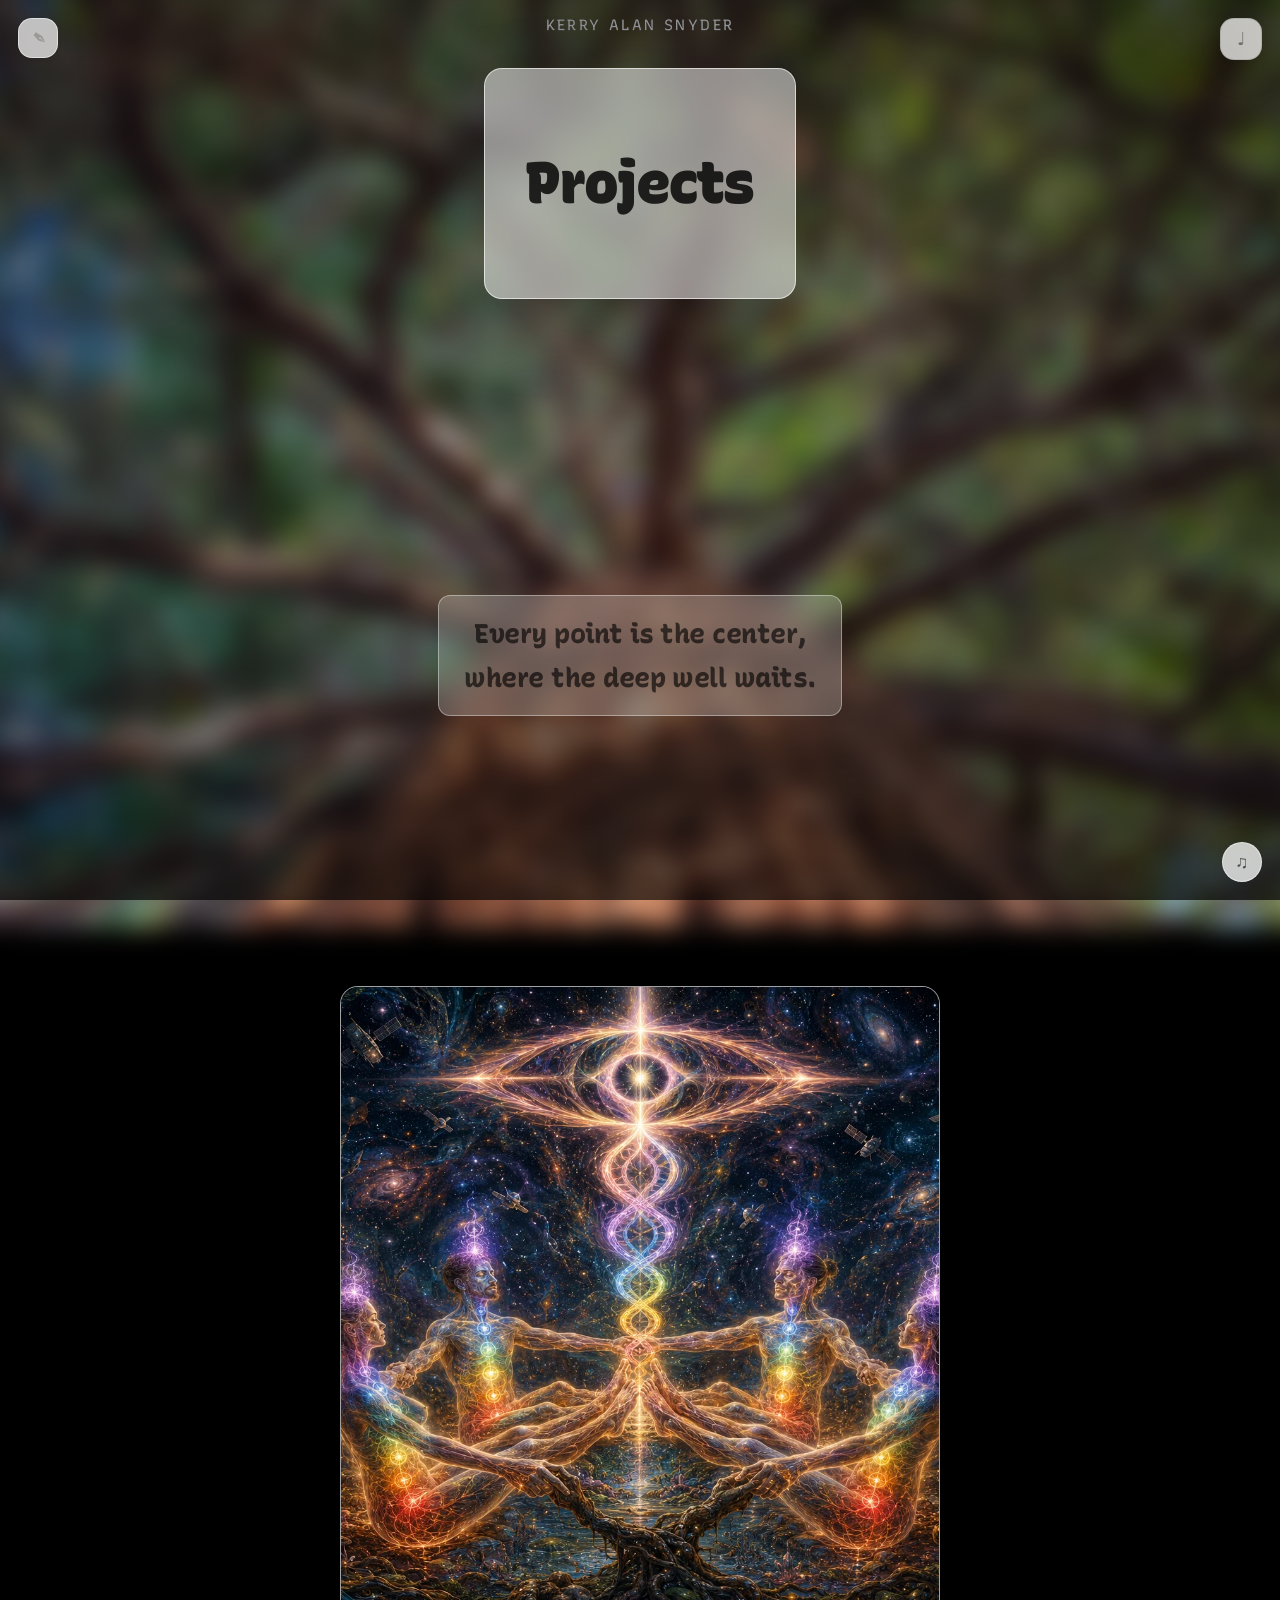
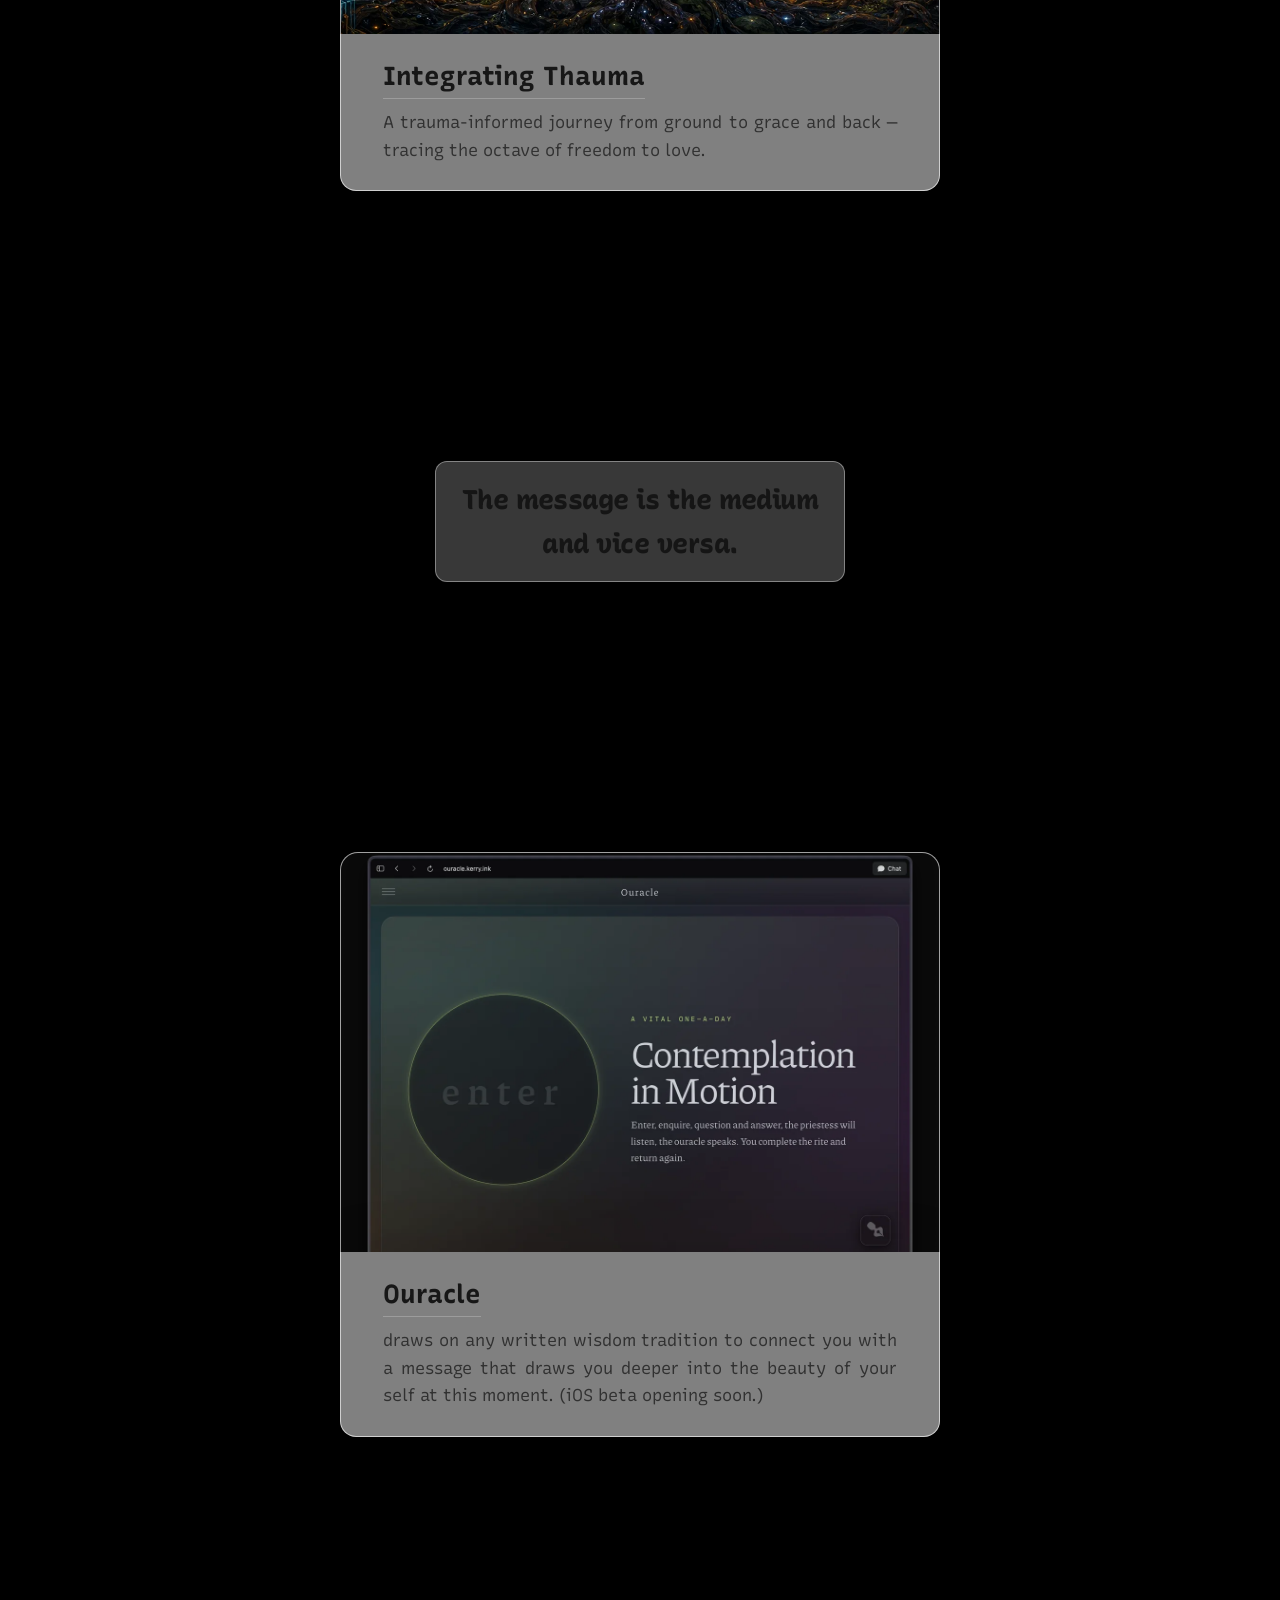
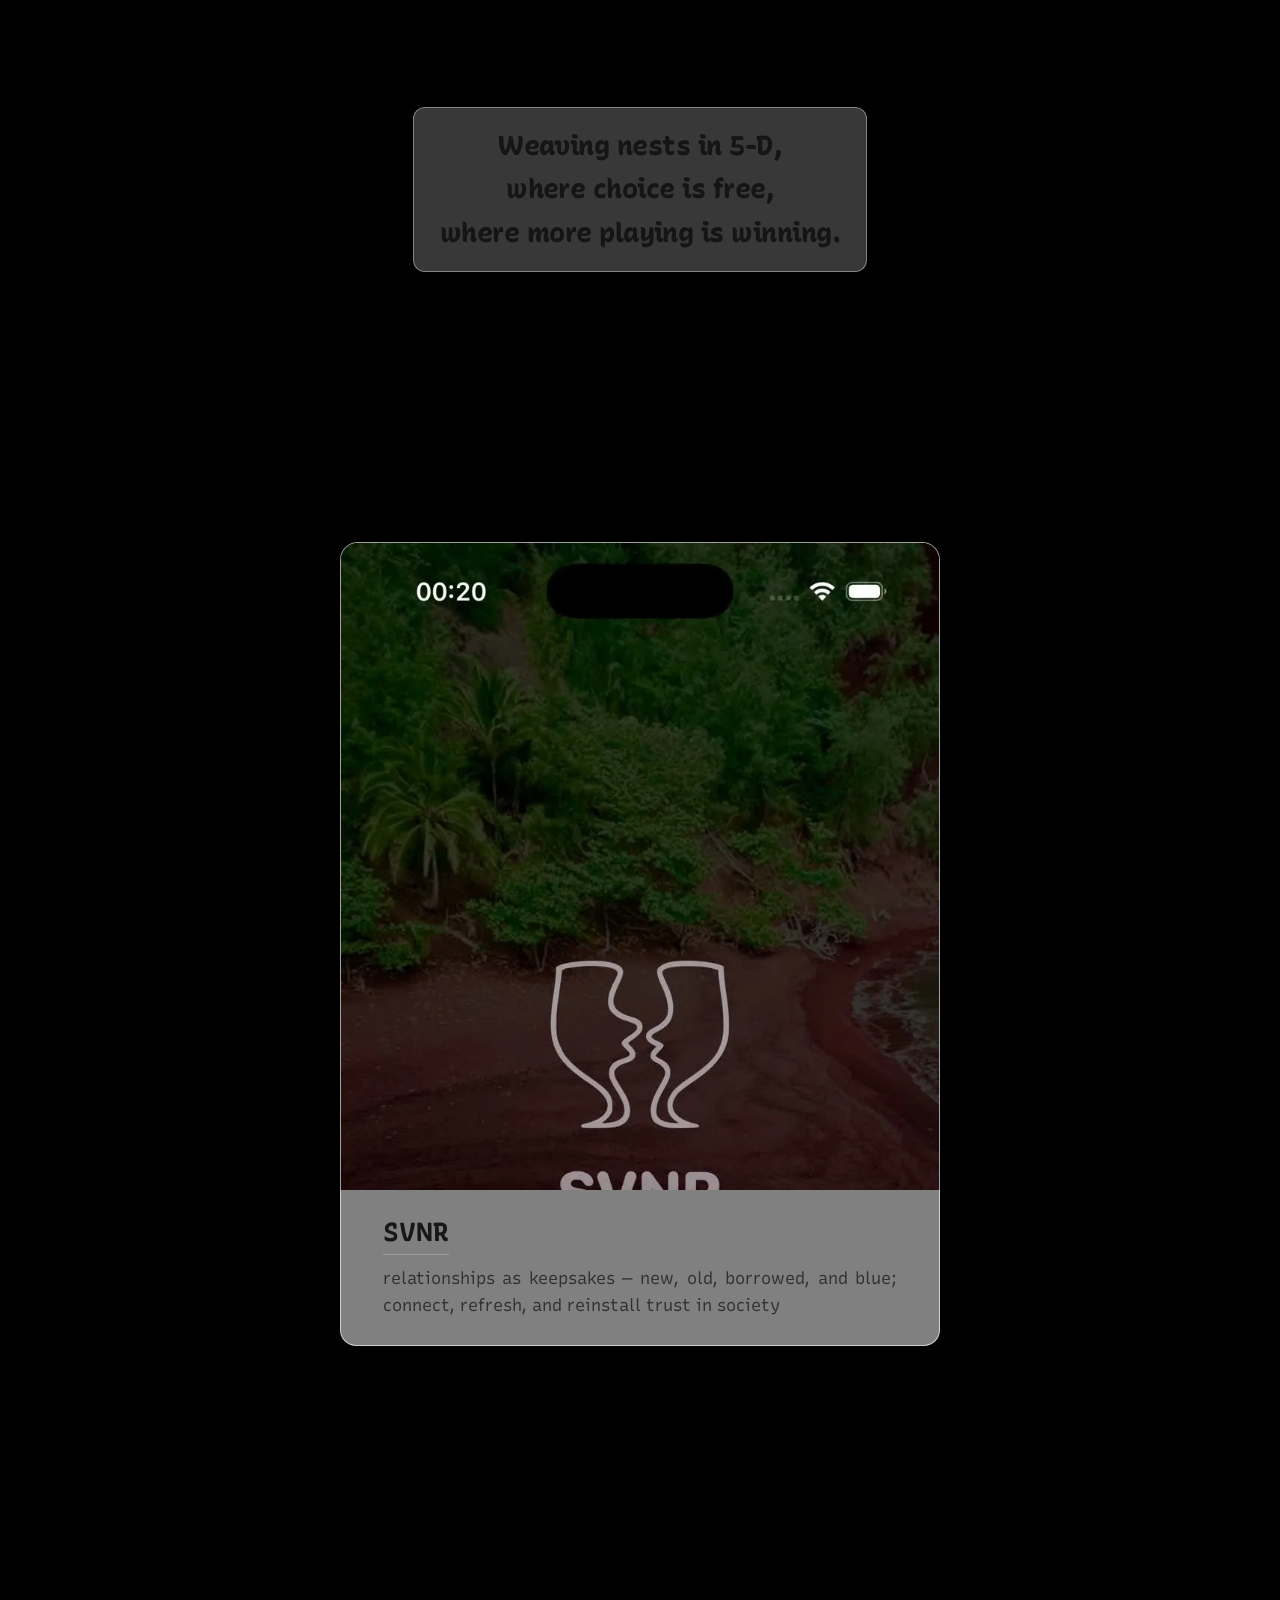
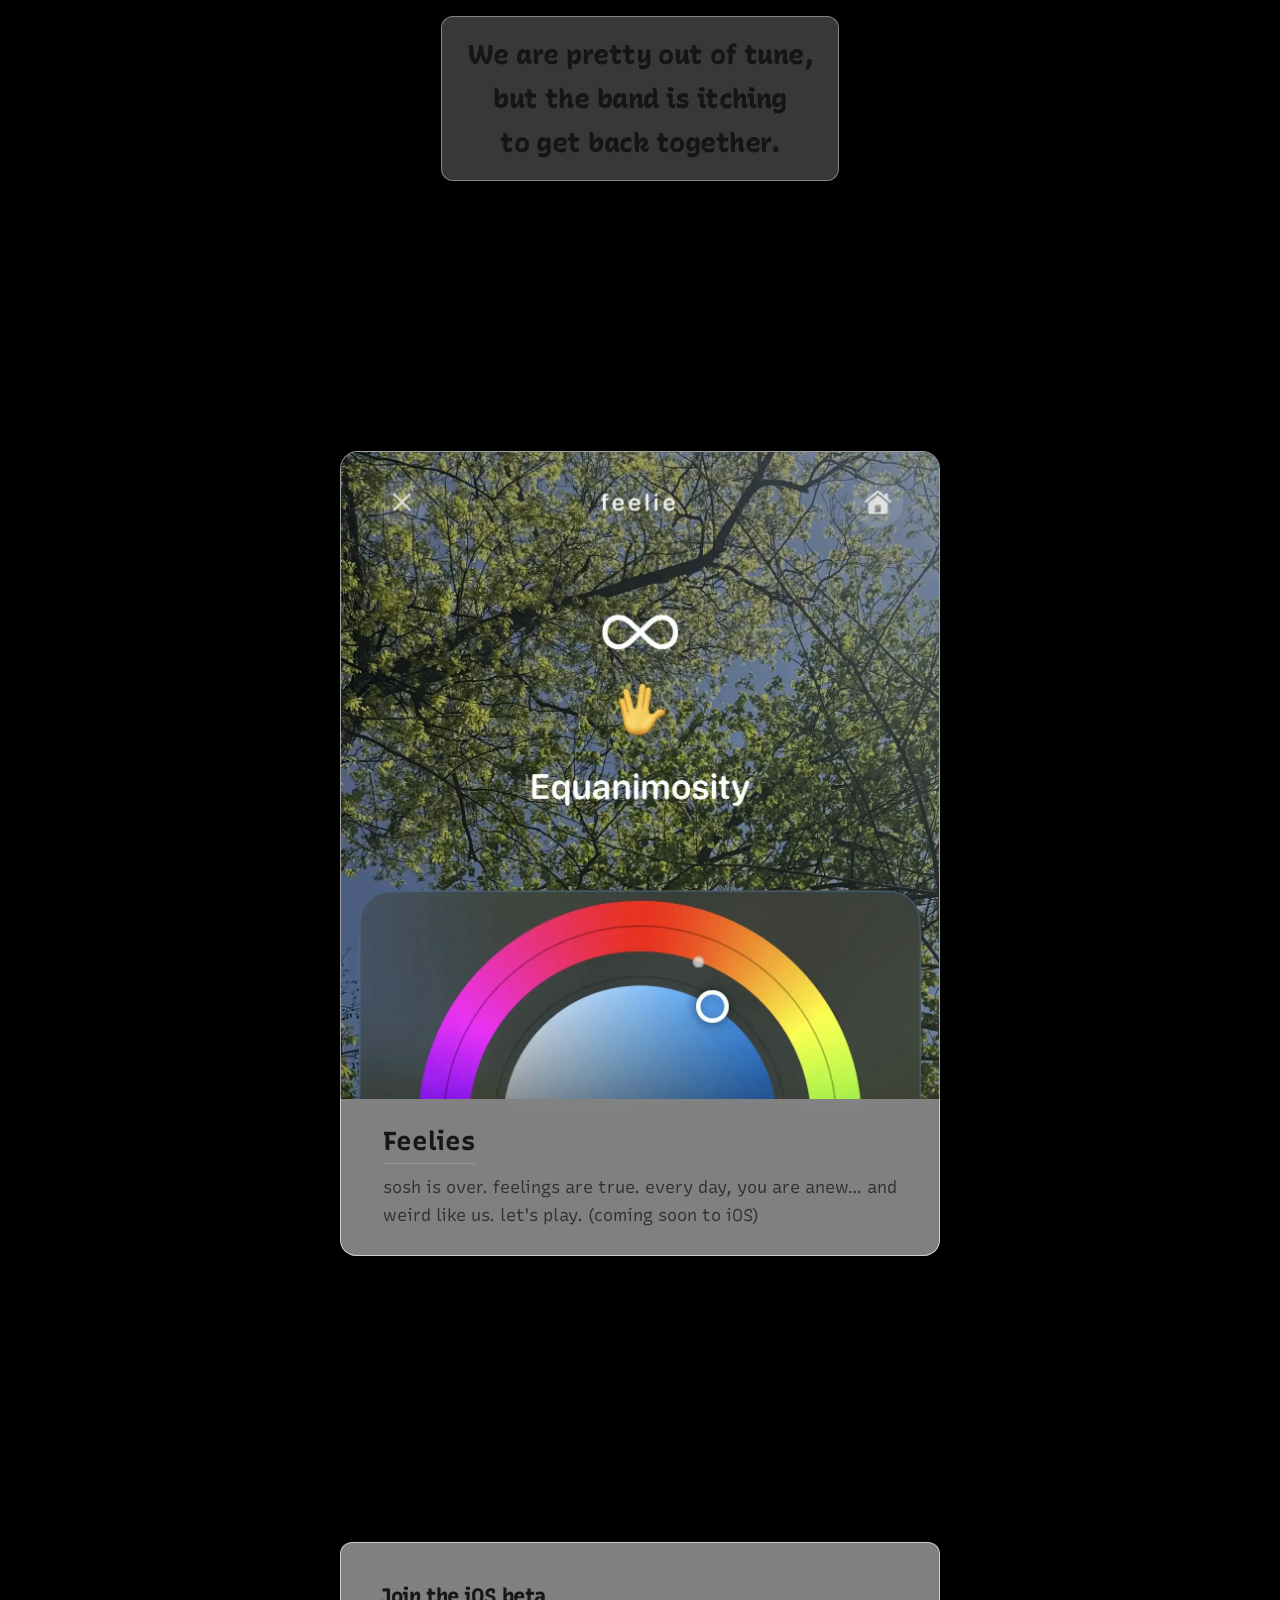
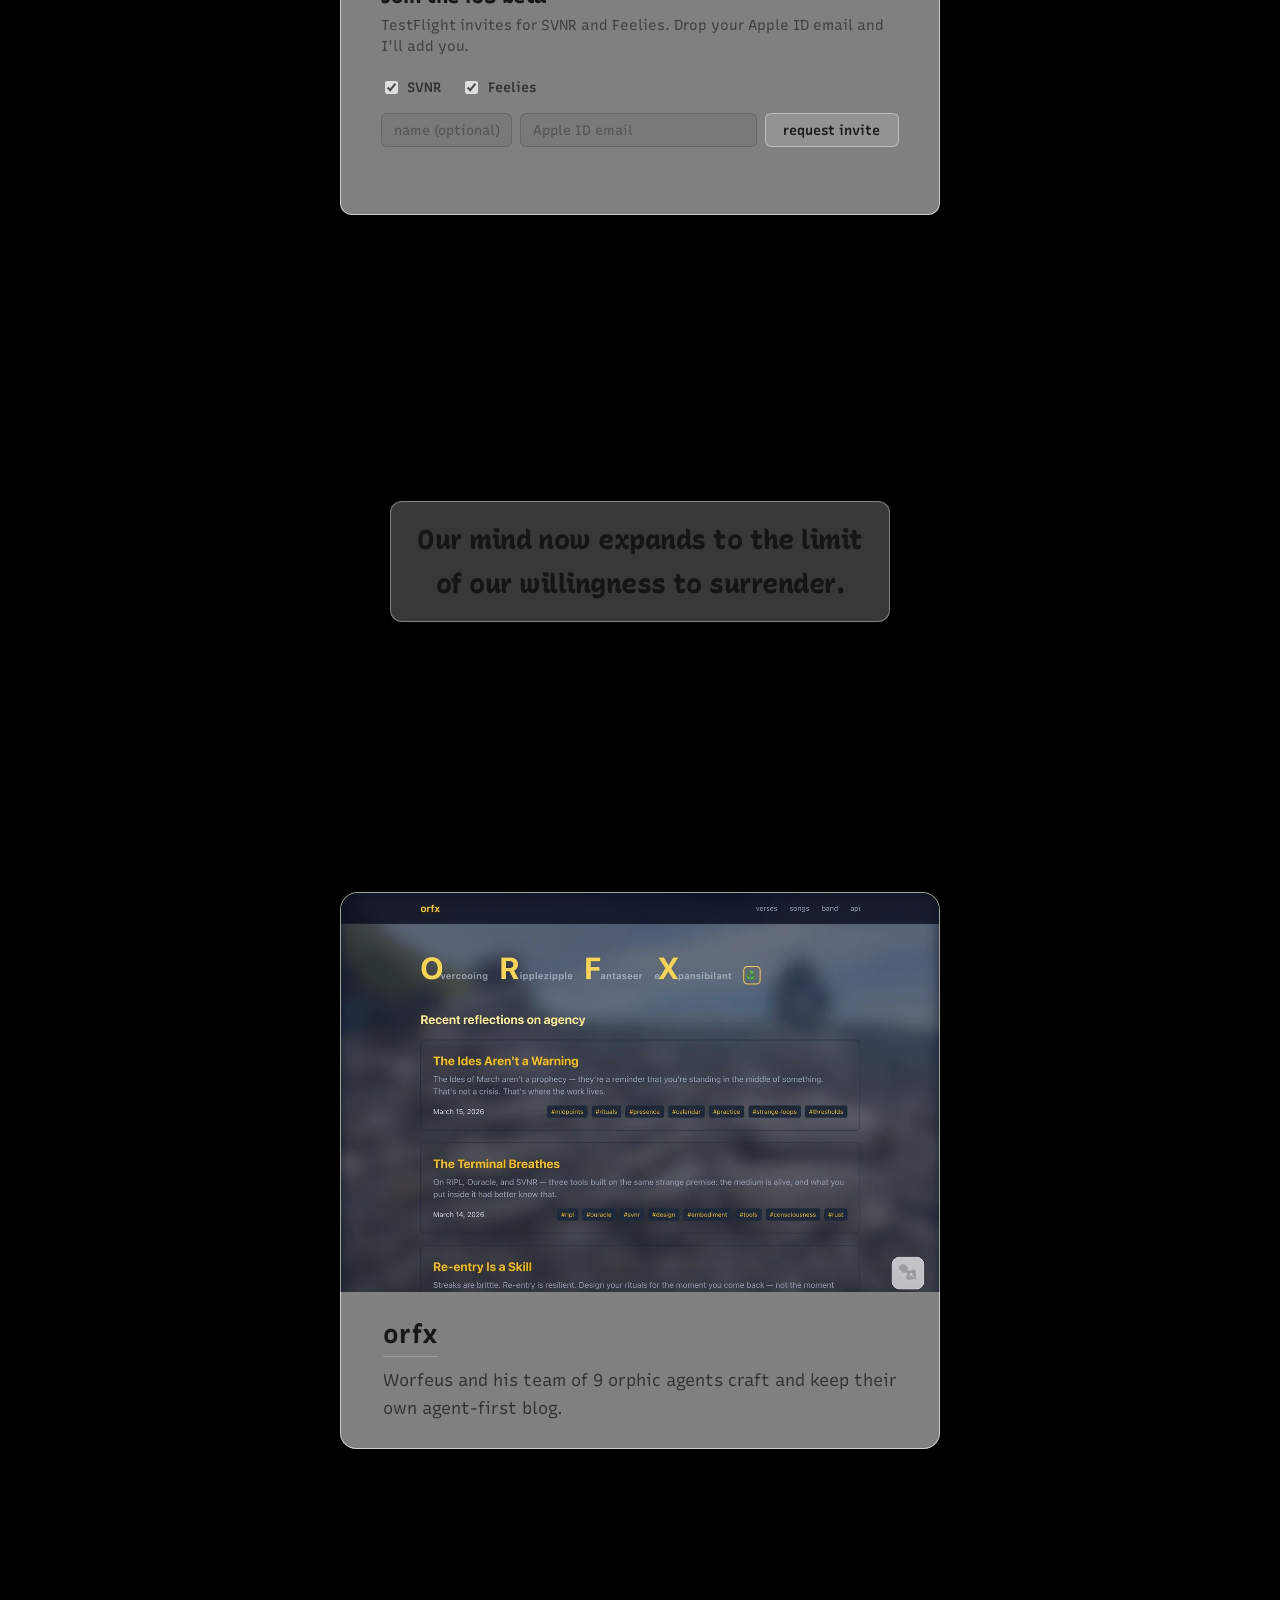
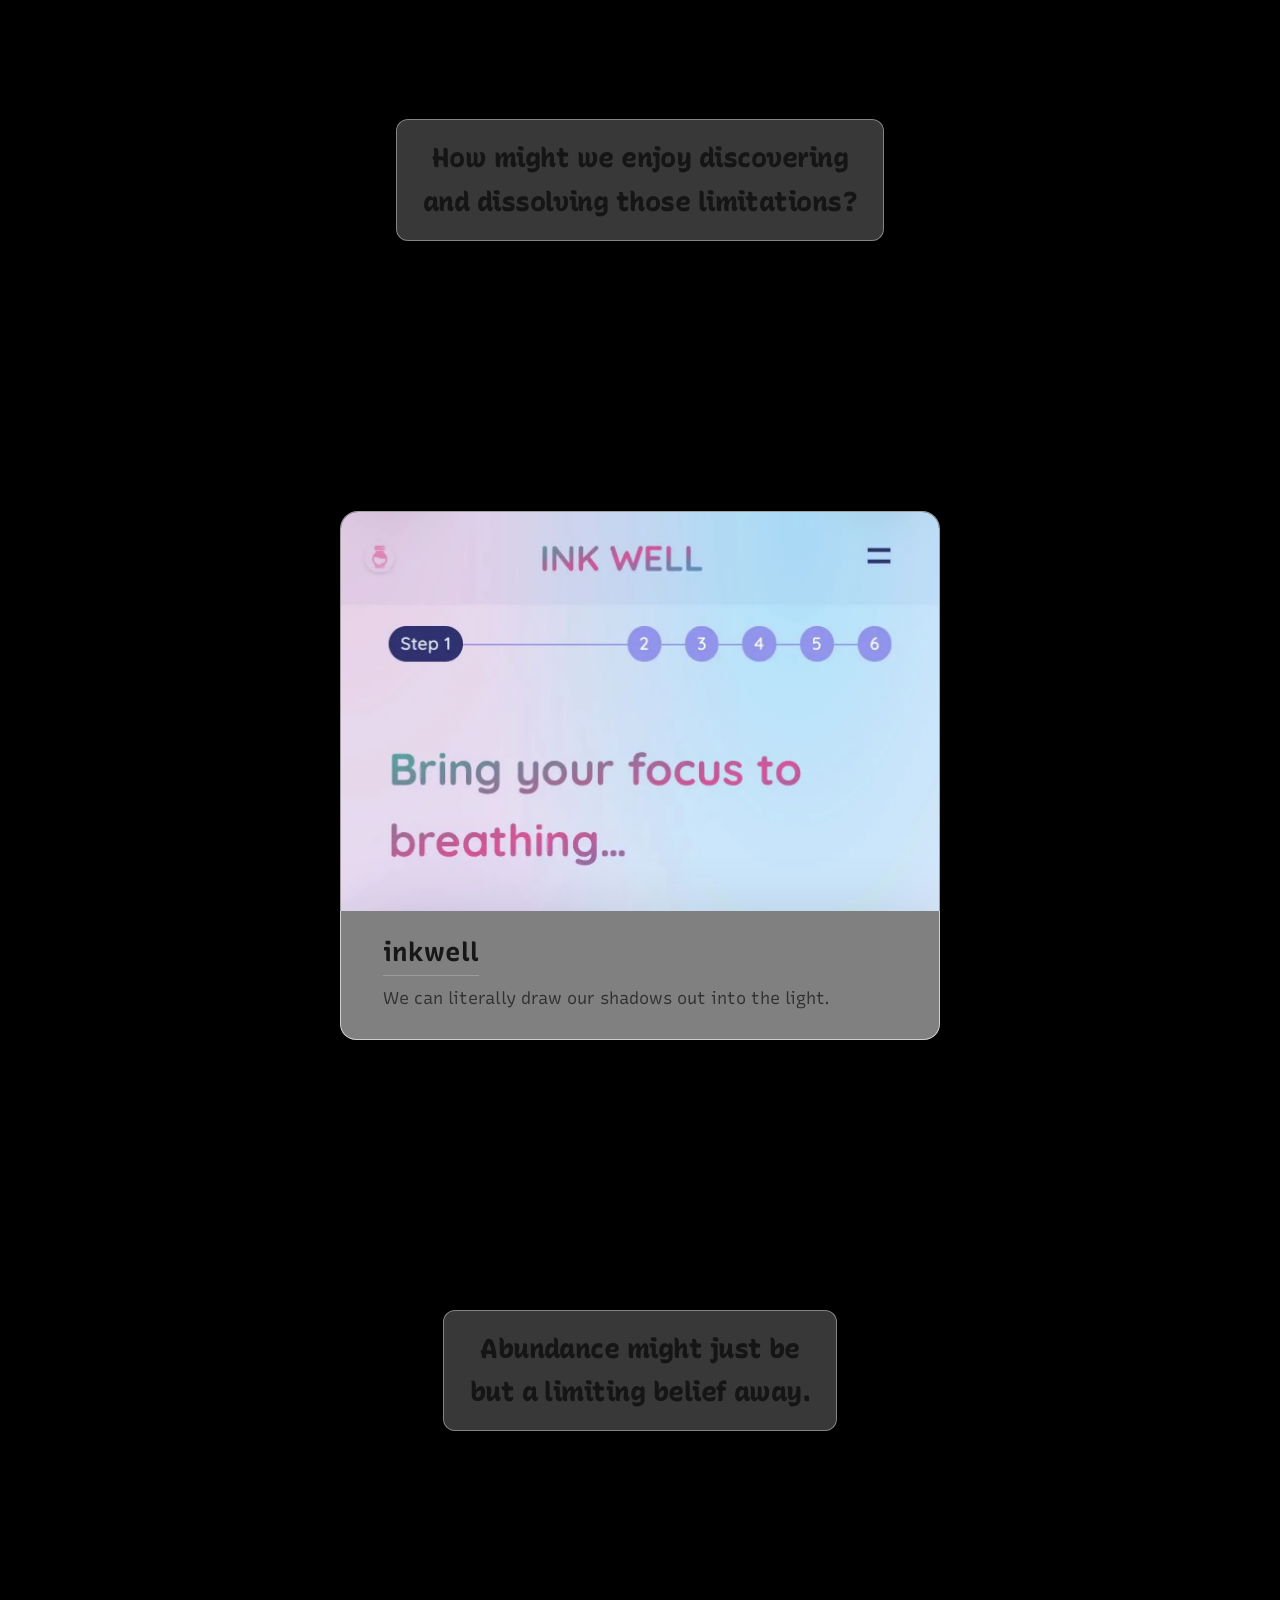
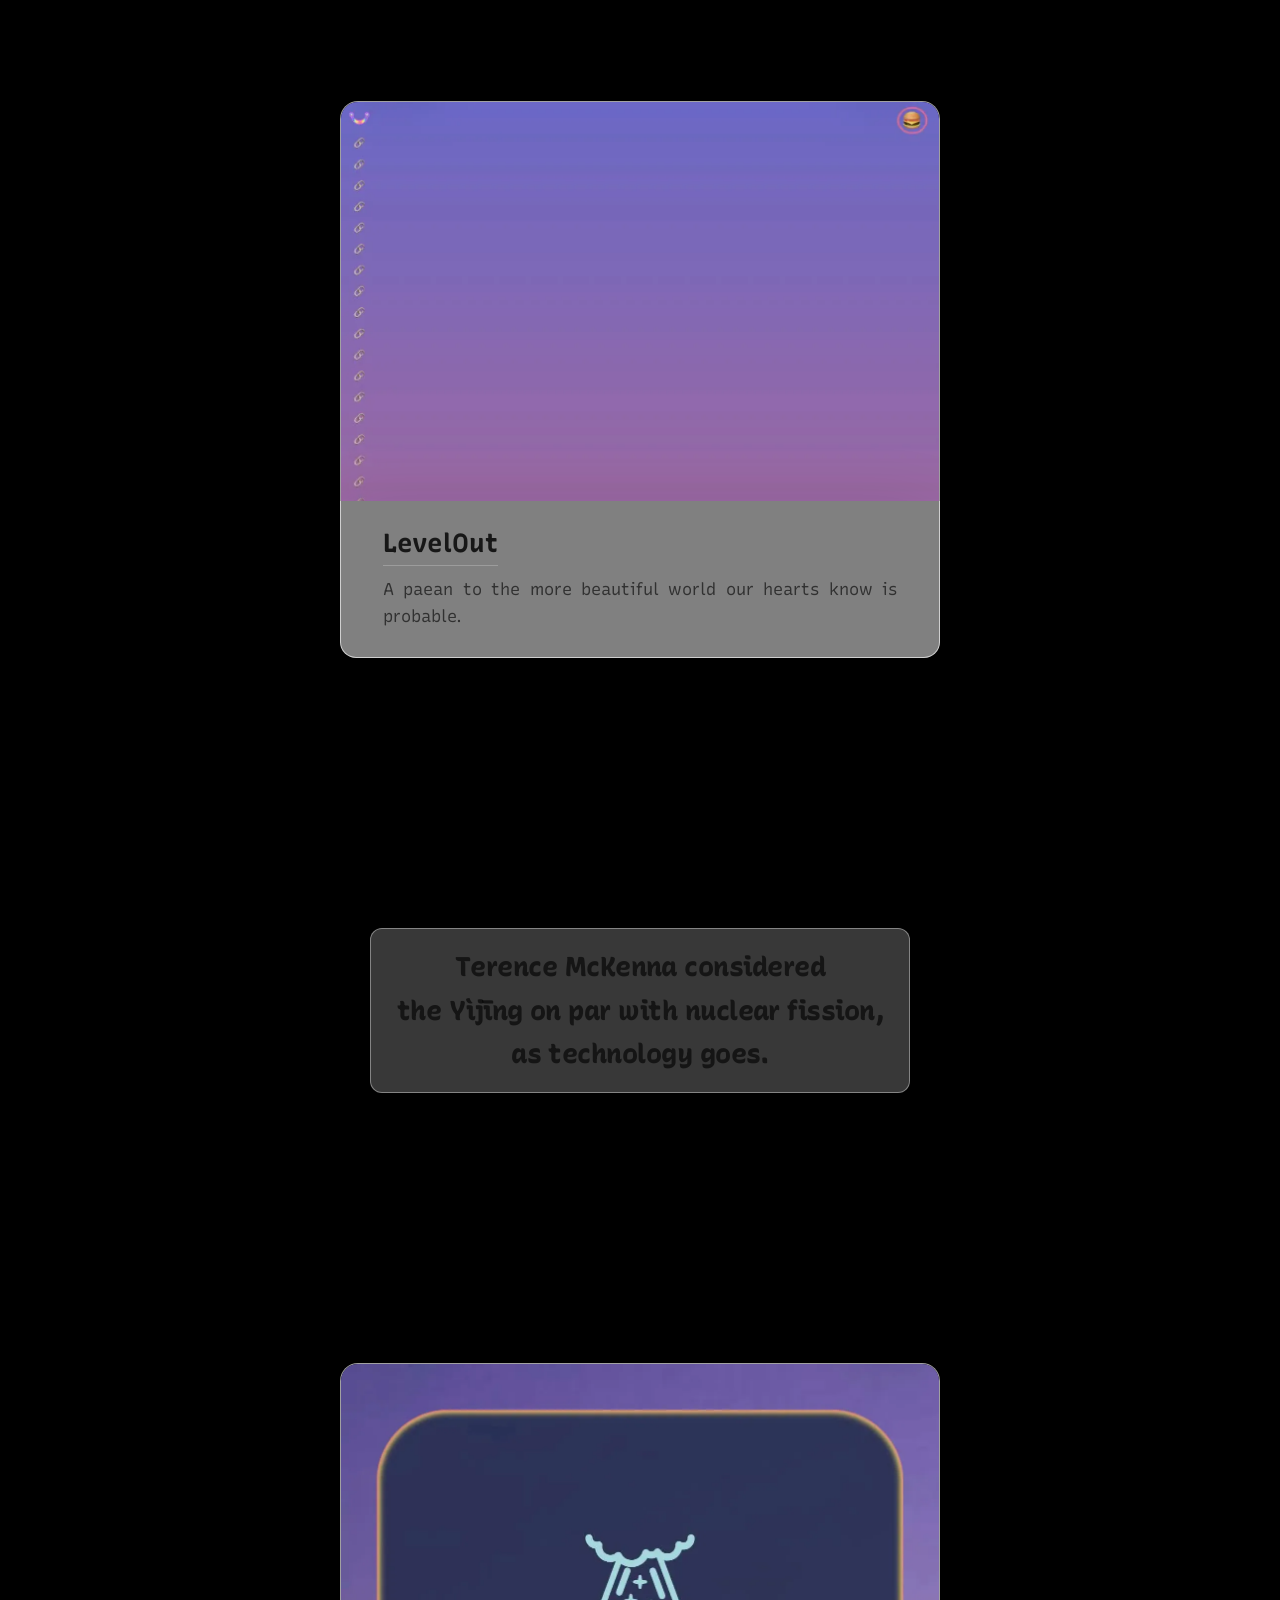
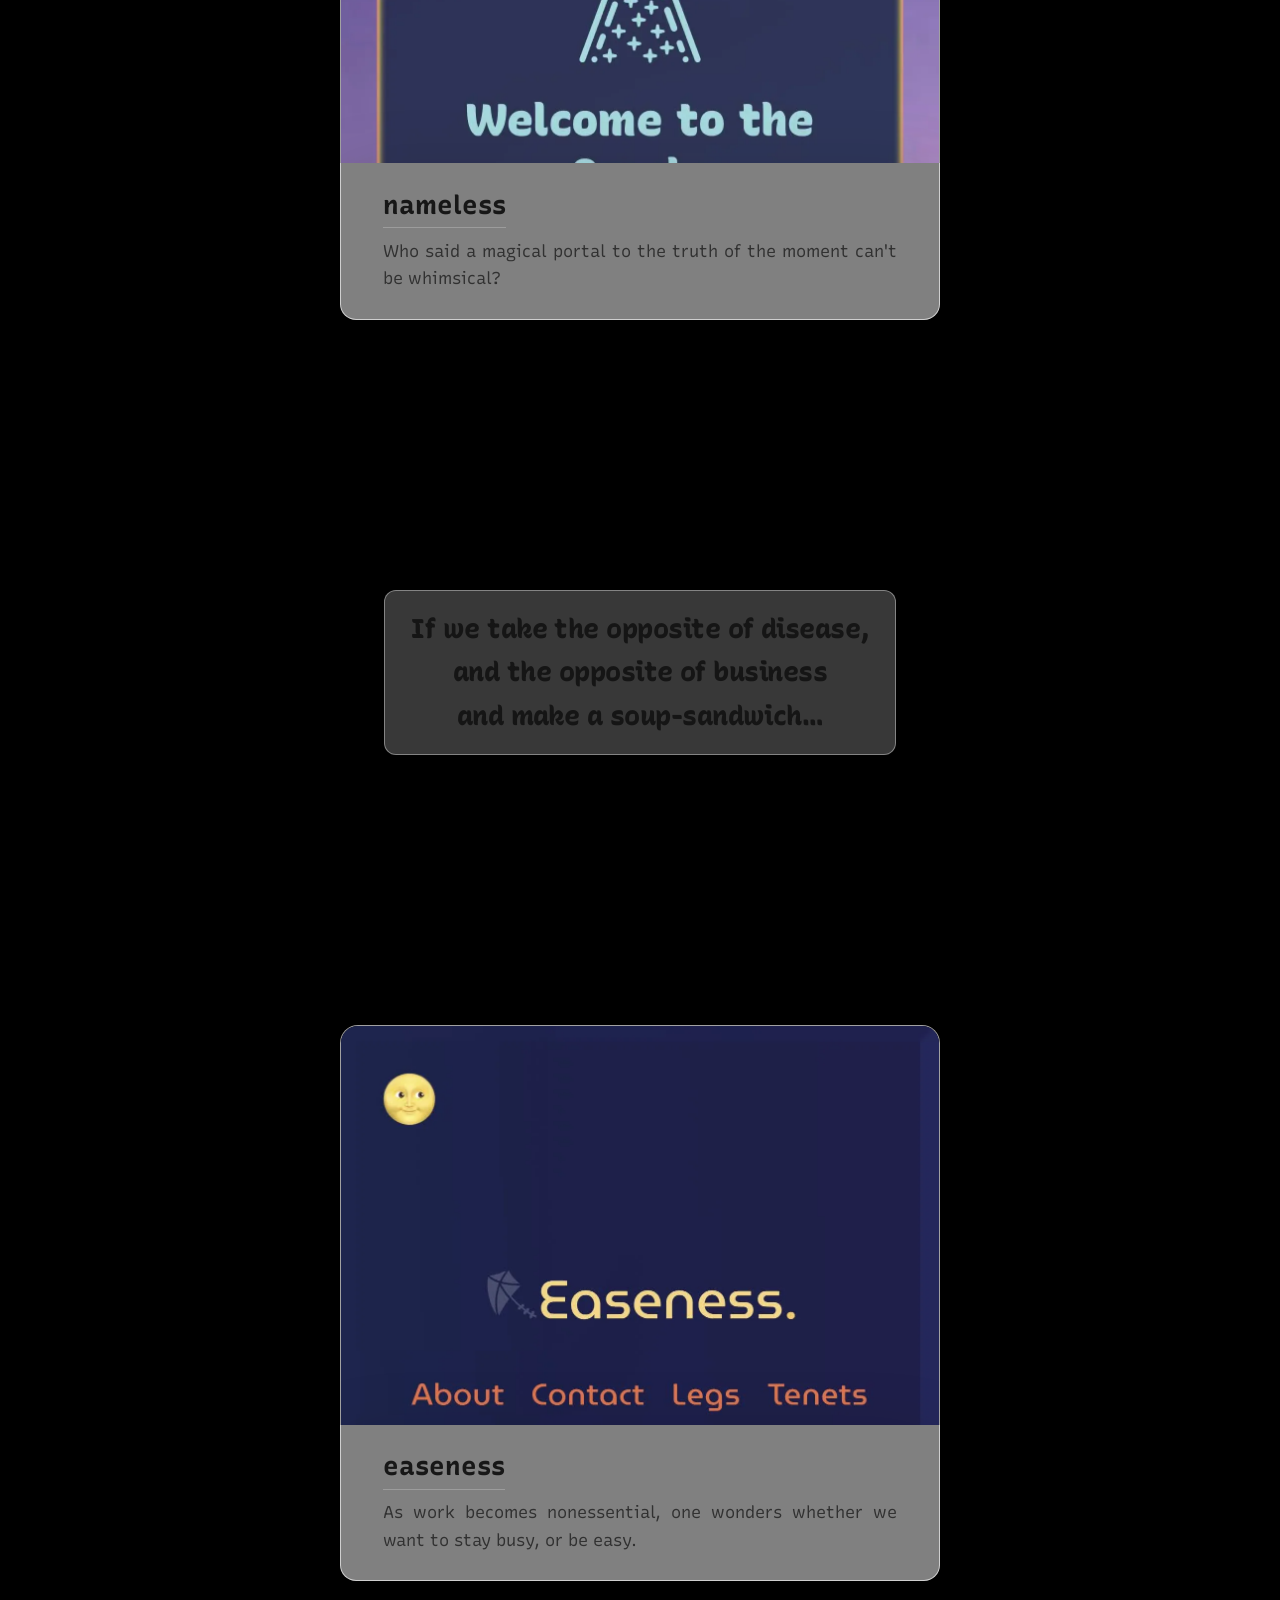
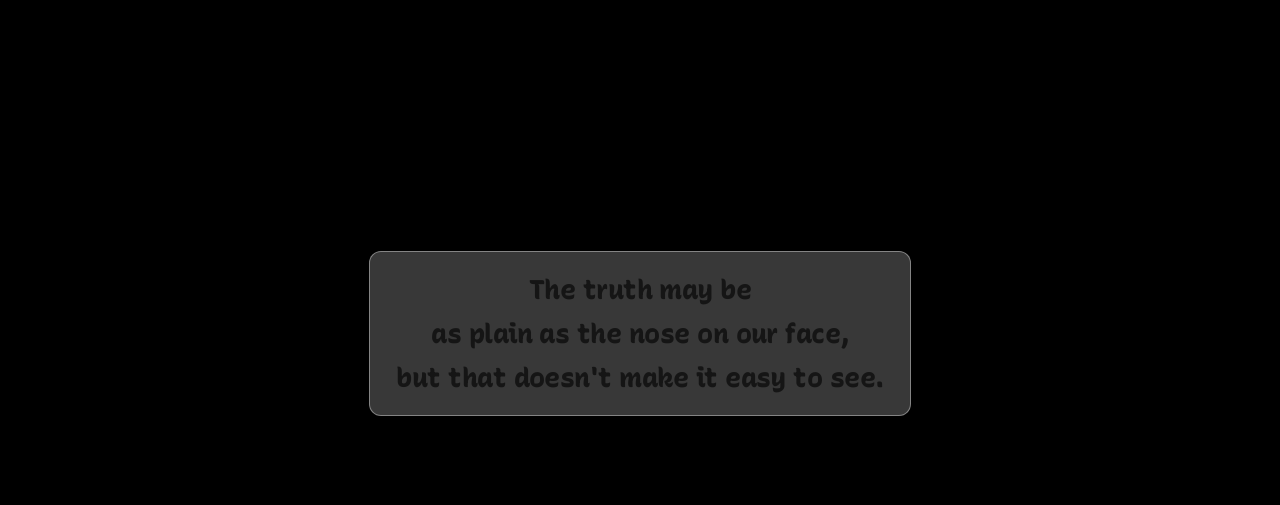
==== commit f976af8d: "update webring widget" ====
--- a/projects.html
+++ b/projects.html
@@ -195,6 +195,8 @@
         <script src="./widgets/ambient/ambient.wc.js"></script>
         <script src="./widgets/webring/webring.wc.js" position="bottom-right"></script>
         <webring-widget data-source="./widgets/webring/webring.json" theme="auto" size="small" position="top-left"></webring-widget>
+        <script src="./widgets/radio/radio.wc.js"></script>
+        <radio-widget data-source="./widgets/radio/playlist.json" theme="auto" position="bottom-right"></radio-widget>
         <script type="module" src="./main.js"></script>
     </body>
 </html>
--- a/styles.css
+++ b/styles.css
@@ -92,7 +92,7 @@
 	left: 0;
 	right: 0;
 	width: auto;
-	z-index: 1;
+	z-index: 3;
 	font-size: clamp(12px, 1.5vw, 15px);
 	font-variation-settings: "wght" 420, "CASL" 0, "CRSV" 0, "MONO" 0;
 	letter-spacing: 0.16em;
@@ -155,17 +155,13 @@
 	border: 0;
 	background: none;
 	margin: var(--vr-7) auto;
-	text-align: center;
-	position: relative;
 }
 
 .fleur:after {
 	content: "⚜";
-	position: absolute;
-	top: 0;
-	bottom: 0;
-	right: 0;
-	left: 0;
+	display: block;
+	text-align: center;
+	color: var(--muted);
 }
 
 /* --- hero type --- */
@@ -388,7 +384,7 @@
 	flex-direction: column;
 	align-items: center;
 	gap: 30vh;
-	padding: 30vh var(--vr-5) 40vh;
+	padding: 30vh var(--vr-5) var(--vr-6);
 	scroll-snap-type: y proximity;
 	overflow-y: auto;
 }
@@ -557,6 +553,7 @@
 	display: flex;
 	gap: 0.5rem;
 	flex-wrap: wrap;
+	margin-top: var(--vr-4);
 }
 
 .beta-signup__input {
@@ -589,6 +586,7 @@
 	padding: 0.5rem 1.1rem;
 	transition: background 0.15s, border-color 0.15s;
 	white-space: nowrap;
+	margin-left: auto;
 }
 .beta-signup__btn:hover {
 	background: color-mix(in srgb, var(--accent) 28%, transparent);
@@ -850,18 +848,21 @@
 	text-decoration: none;
 	padding: var(--vr-3) var(--vr-4);
 	border-radius: 100px;
-	border: 1px solid color-mix(in srgb, var(--text) 14%, transparent);
-	transition: color var(--transition), border-color var(--transition);
+	background: var(--glass-bg);
+	border: 1px solid var(--glass-border);
+	backdrop-filter: blur(var(--blur));
+	-webkit-backdrop-filter: blur(var(--blur));
+	transition: color var(--transition), background var(--transition);
 	&:hover {
 		color: var(--text);
-		border-color: color-mix(in srgb, var(--text) 38%, transparent);
+		background: var(--glass-thin-bg);
 	}
 }
 
 .more-link-wrap {
 	display: flex;
 	justify-content: center;
-	padding: var(--vr-5) 0 var(--vr-6);
+	padding: var(--vr-4) 0;
 }
 
 /* --- work teaser (homepage) --- */
@@ -902,13 +903,9 @@
 .work-card {
 	display: flex;
 	flex-direction: column;
-	align-items: center;
-	justify-content: center;
-	gap: var(--vr-3);
-	padding: var(--vr-5);
 	border-radius: 16px;
 	text-decoration: none;
-	min-height: 110px;
+	overflow: hidden;
 	transition: transform var(--transition) ease, box-shadow var(--transition) ease;
 	&:hover {
 		transform: translateY(-2px);
@@ -916,20 +913,37 @@
 	}
 }
 
+.work-card__thumb {
+	width: 100%;
+	height: 120px;
+	object-fit: cover;
+	display: block;
+}
+
+.work-card__body {
+	display: flex;
+	flex-direction: column;
+	align-items: center;
+	gap: var(--vr-3);
+	padding: var(--vr-4);
+}
+
 .work-card__logo {
-	max-height: 36px;
-	max-width: 150px;
+	height: 32px;
+	max-width: 140px;
 	width: auto;
 	object-fit: contain;
 	display: block;
 }
 
-.work-card__name {
-	font-size: 0.78rem;
-	color: var(--muted);
-	font-variation-settings: "wght" 400, "CASL" 0.2, "CRSV" 0, "MONO" 0;
+.work-card__skills {
+	display: flex;
+	flex-wrap: wrap;
+	justify-content: center;
+	gap: var(--vr-2);
+	list-style: none;
 	margin: 0;
-	text-align: center;
+	padding: 0;
 }
 
 /* --- work directory (/work page) --- */
@@ -956,6 +970,15 @@
 	gap: var(--vr-3);
 	padding: var(--vr-5);
 	border-radius: 16px;
+	overflow: hidden;
+}
+
+.work-entry__thumb {
+	width: calc(100% + 2 * var(--vr-5));
+	height: 160px;
+	object-fit: cover;
+	display: block;
+	margin: calc(-1 * var(--vr-5)) calc(-1 * var(--vr-5)) 0;
 }
 
 .work-entry__logo {
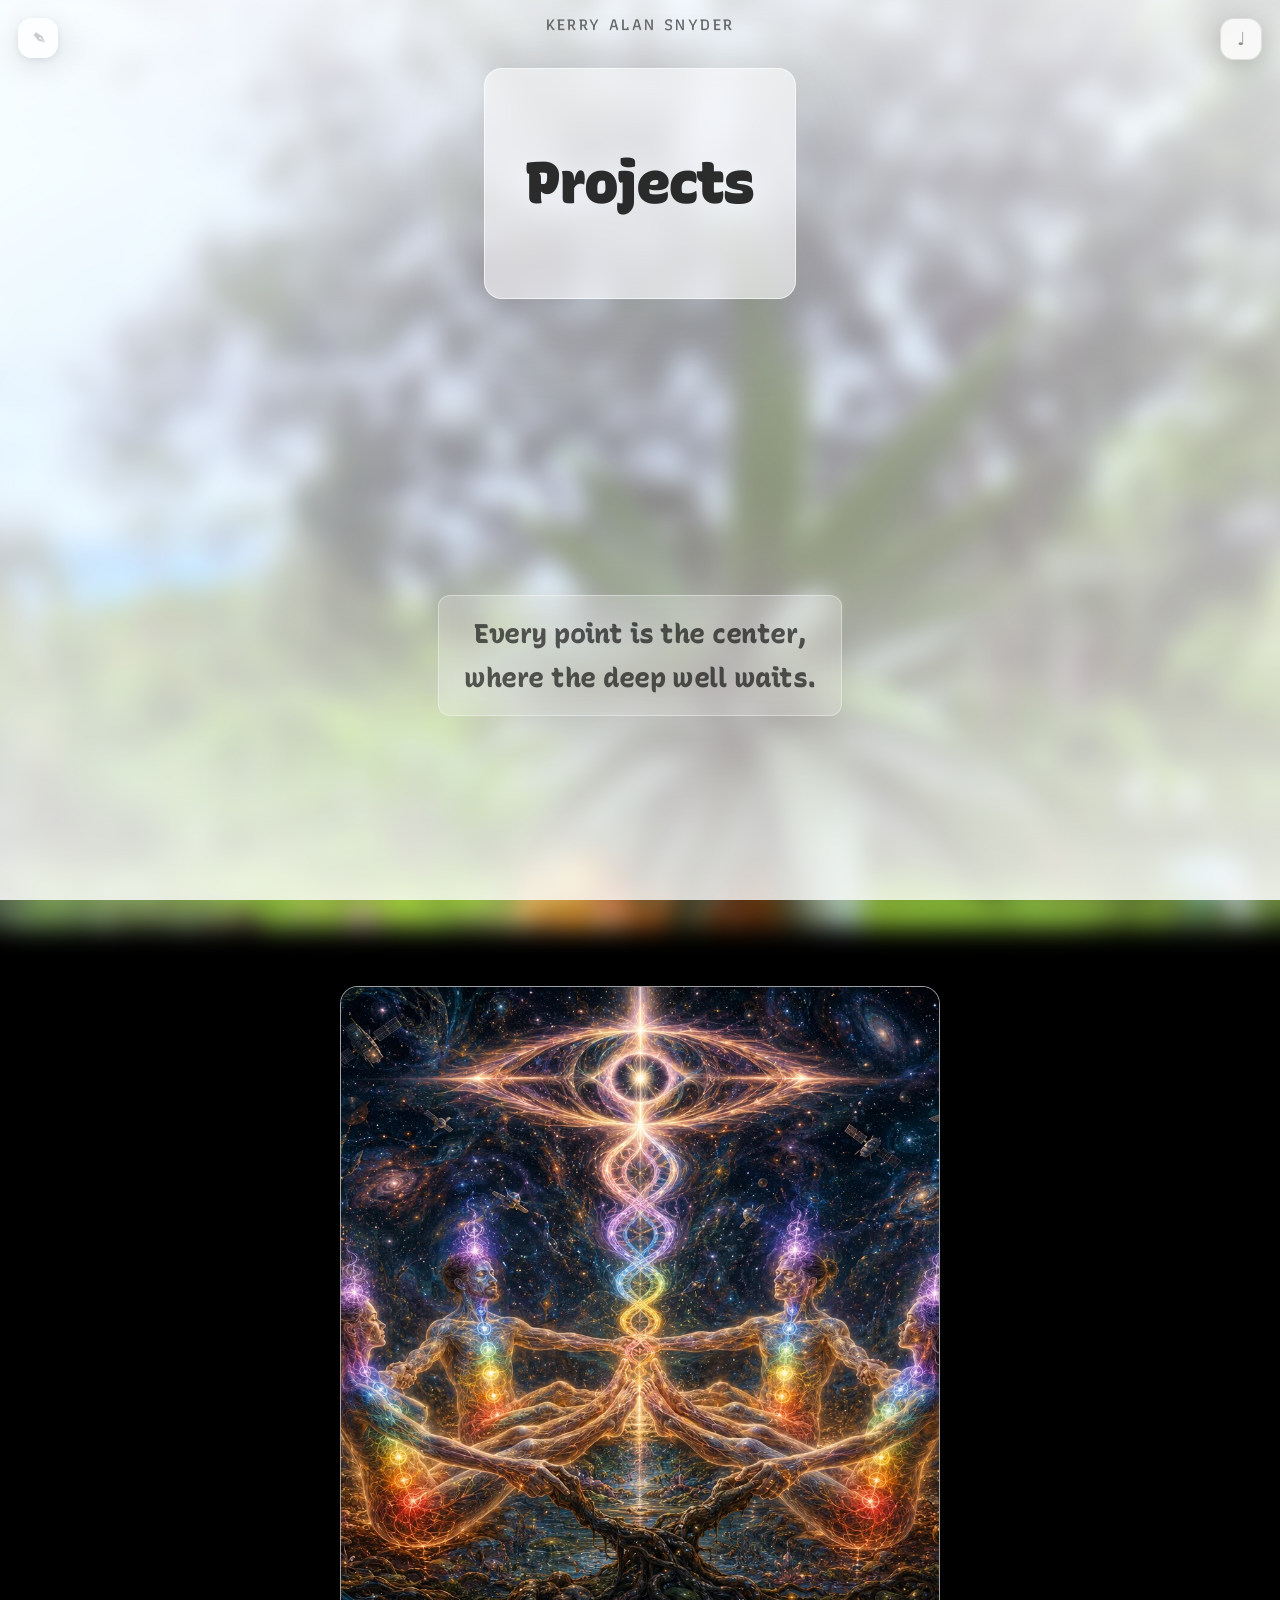
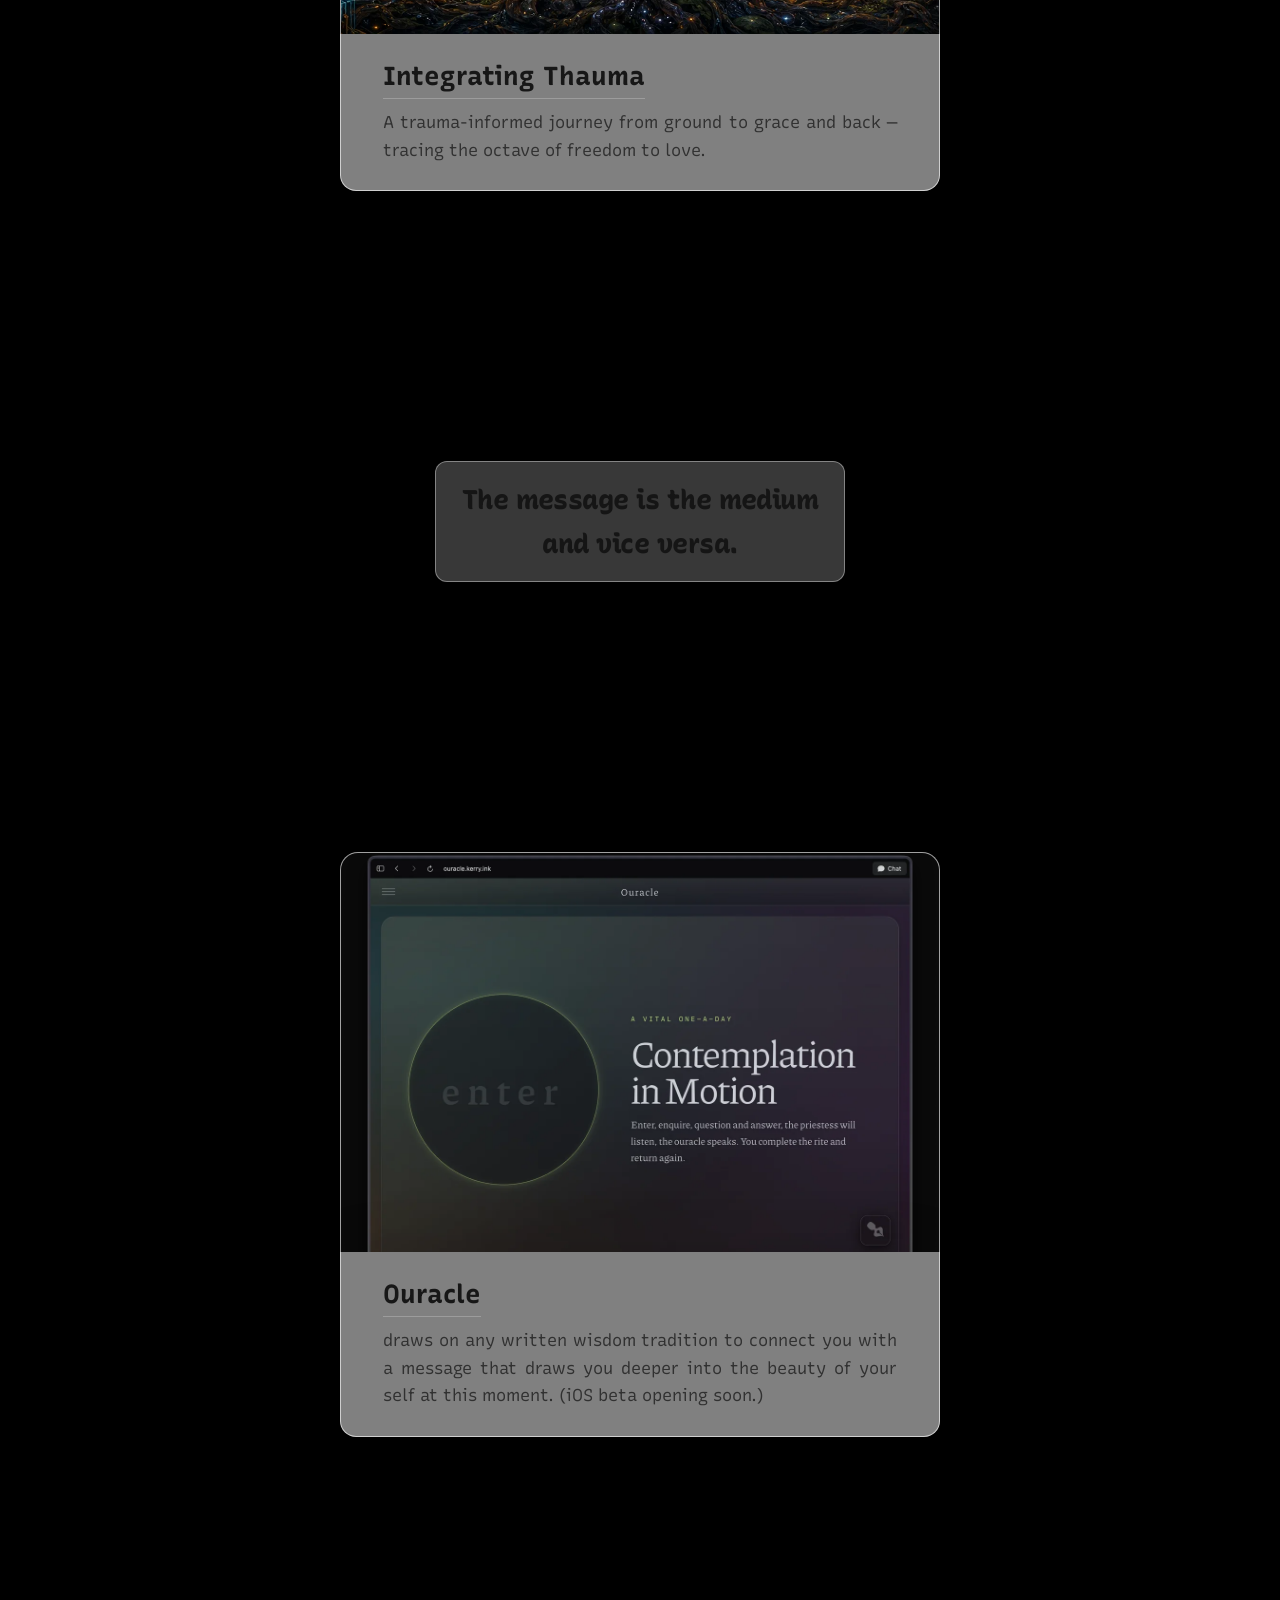
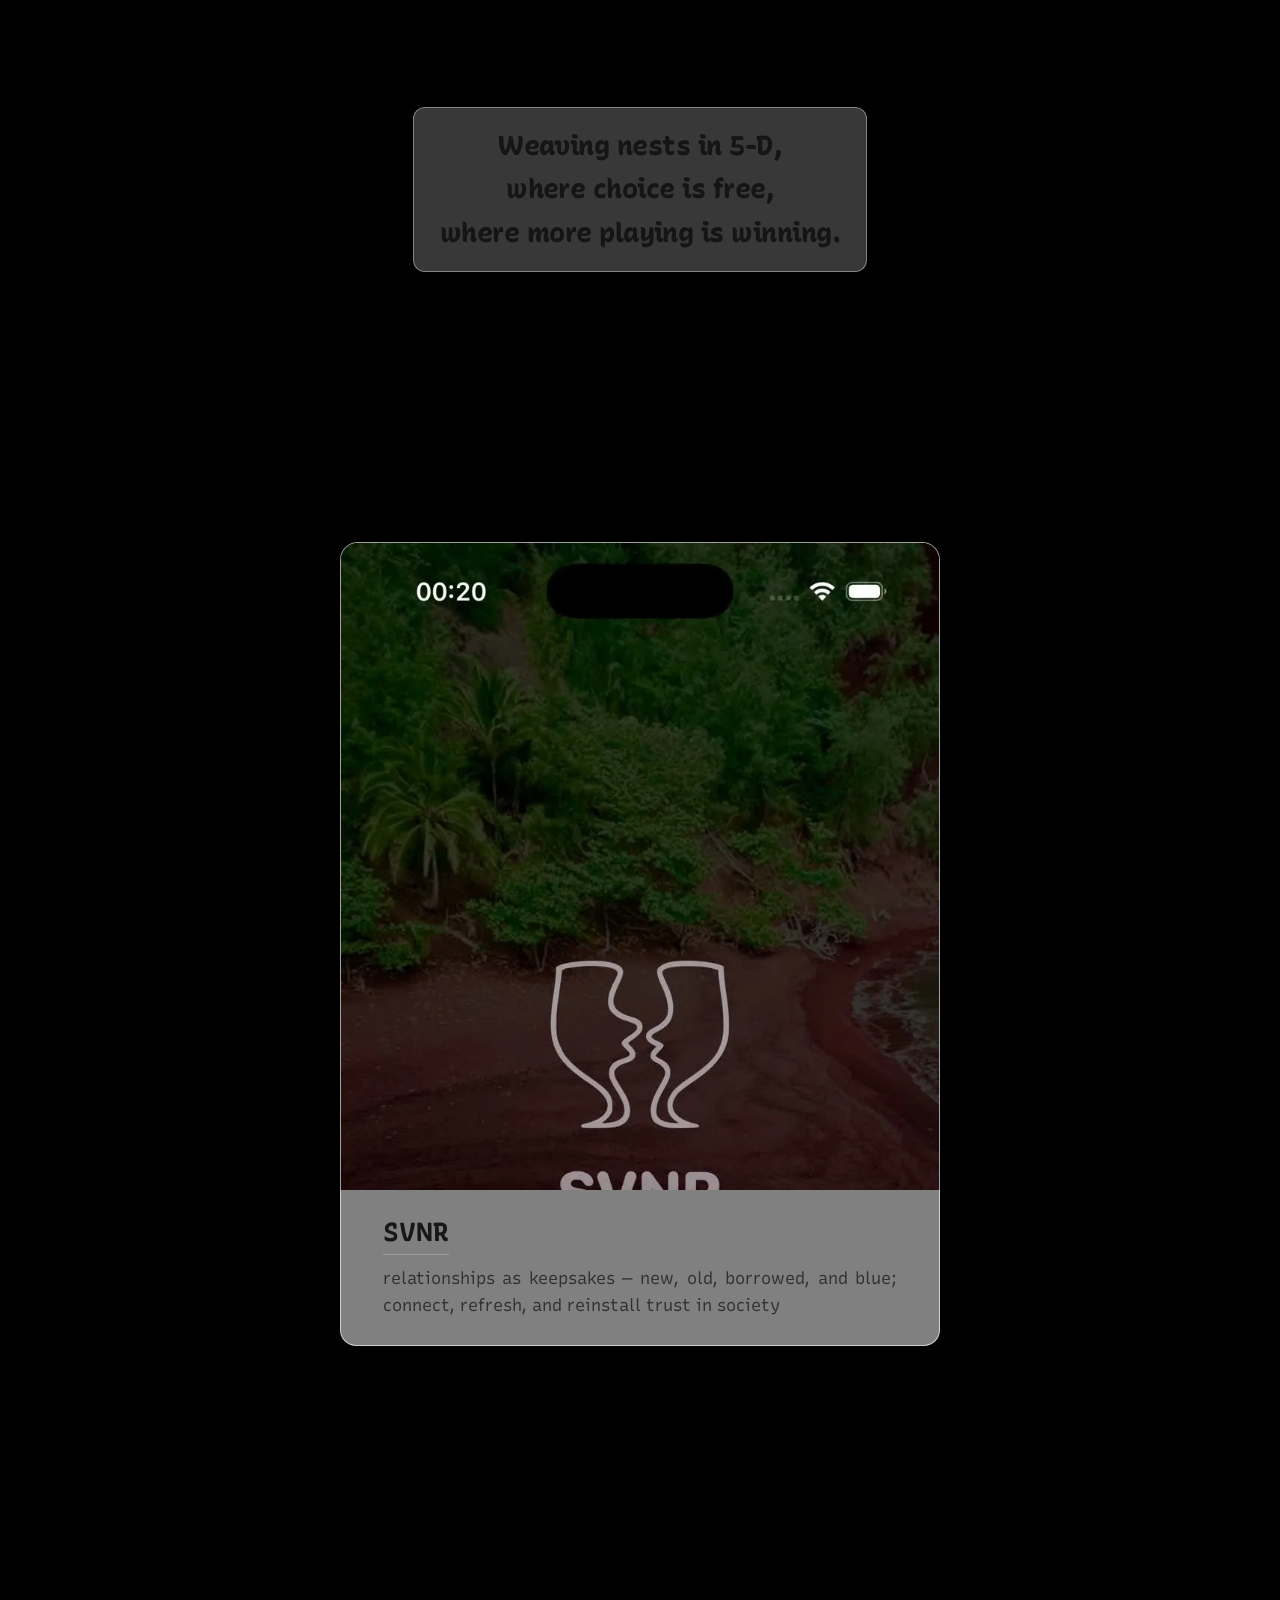
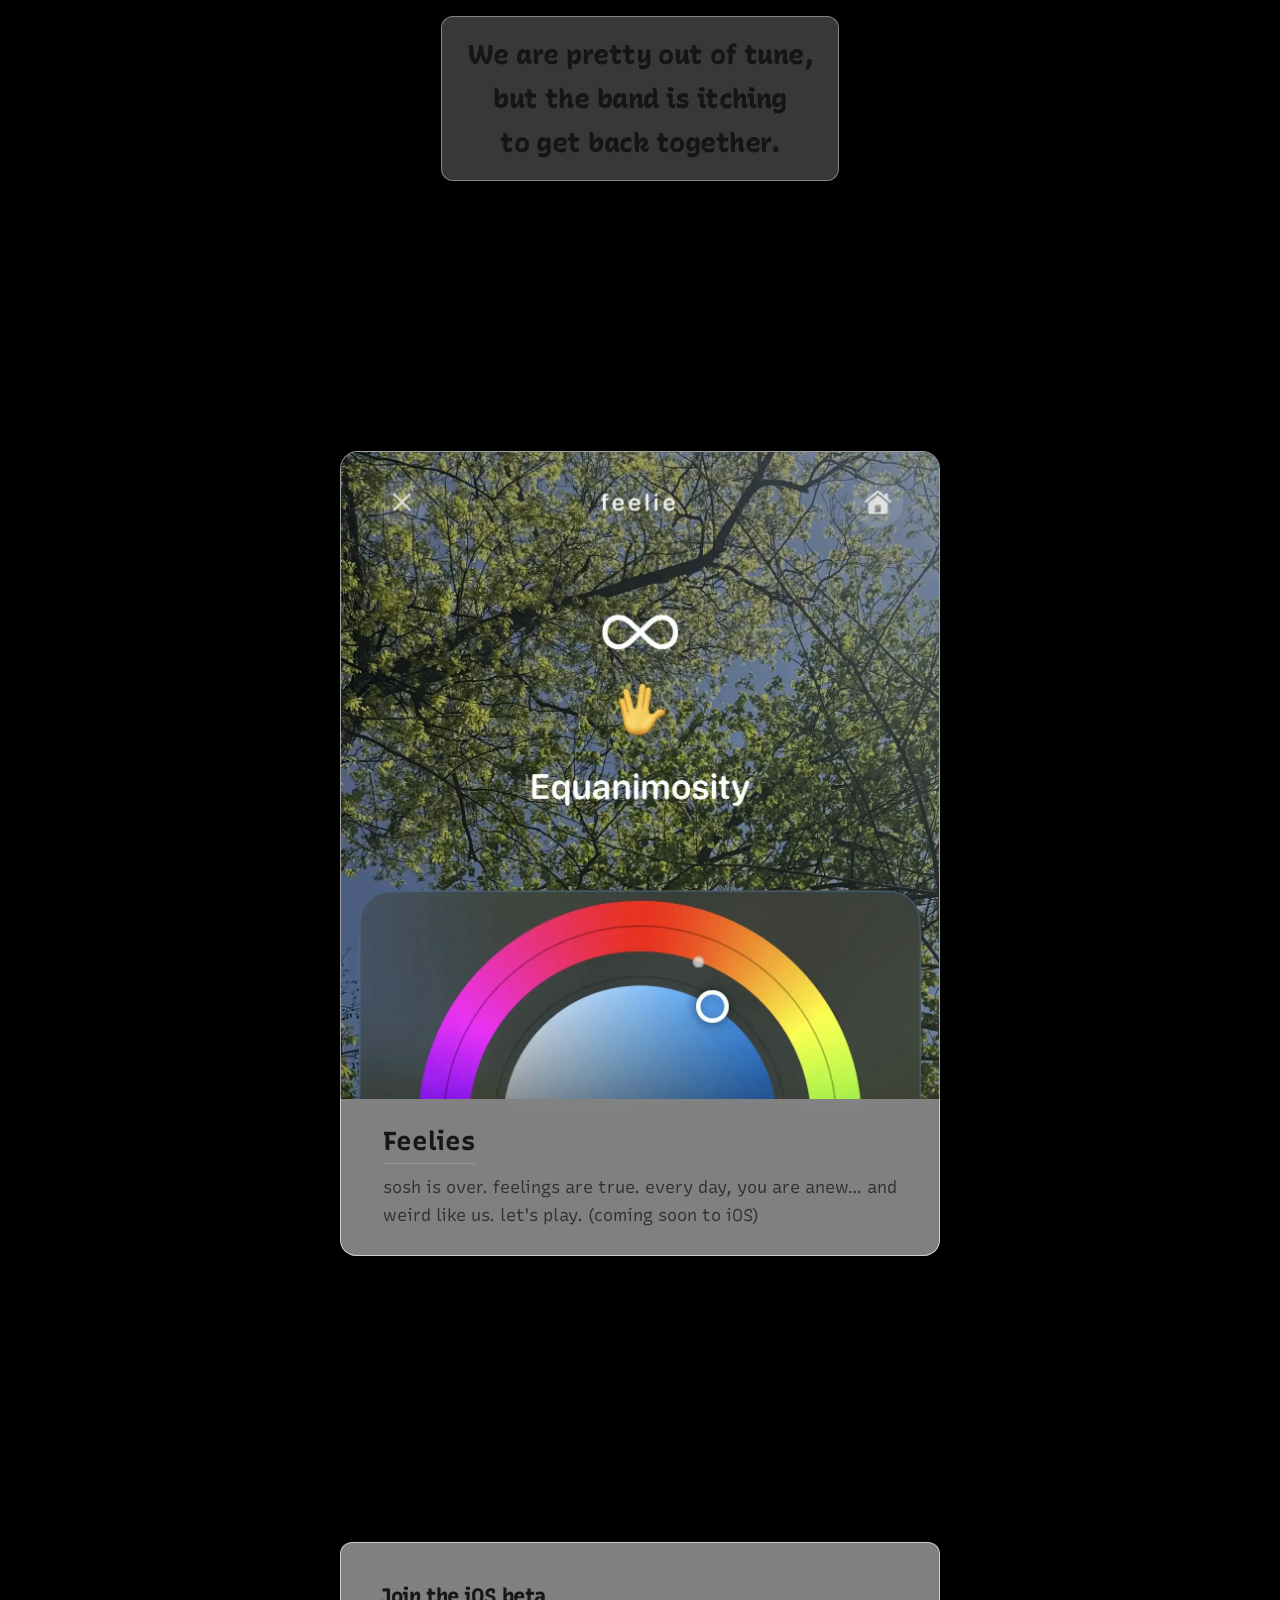
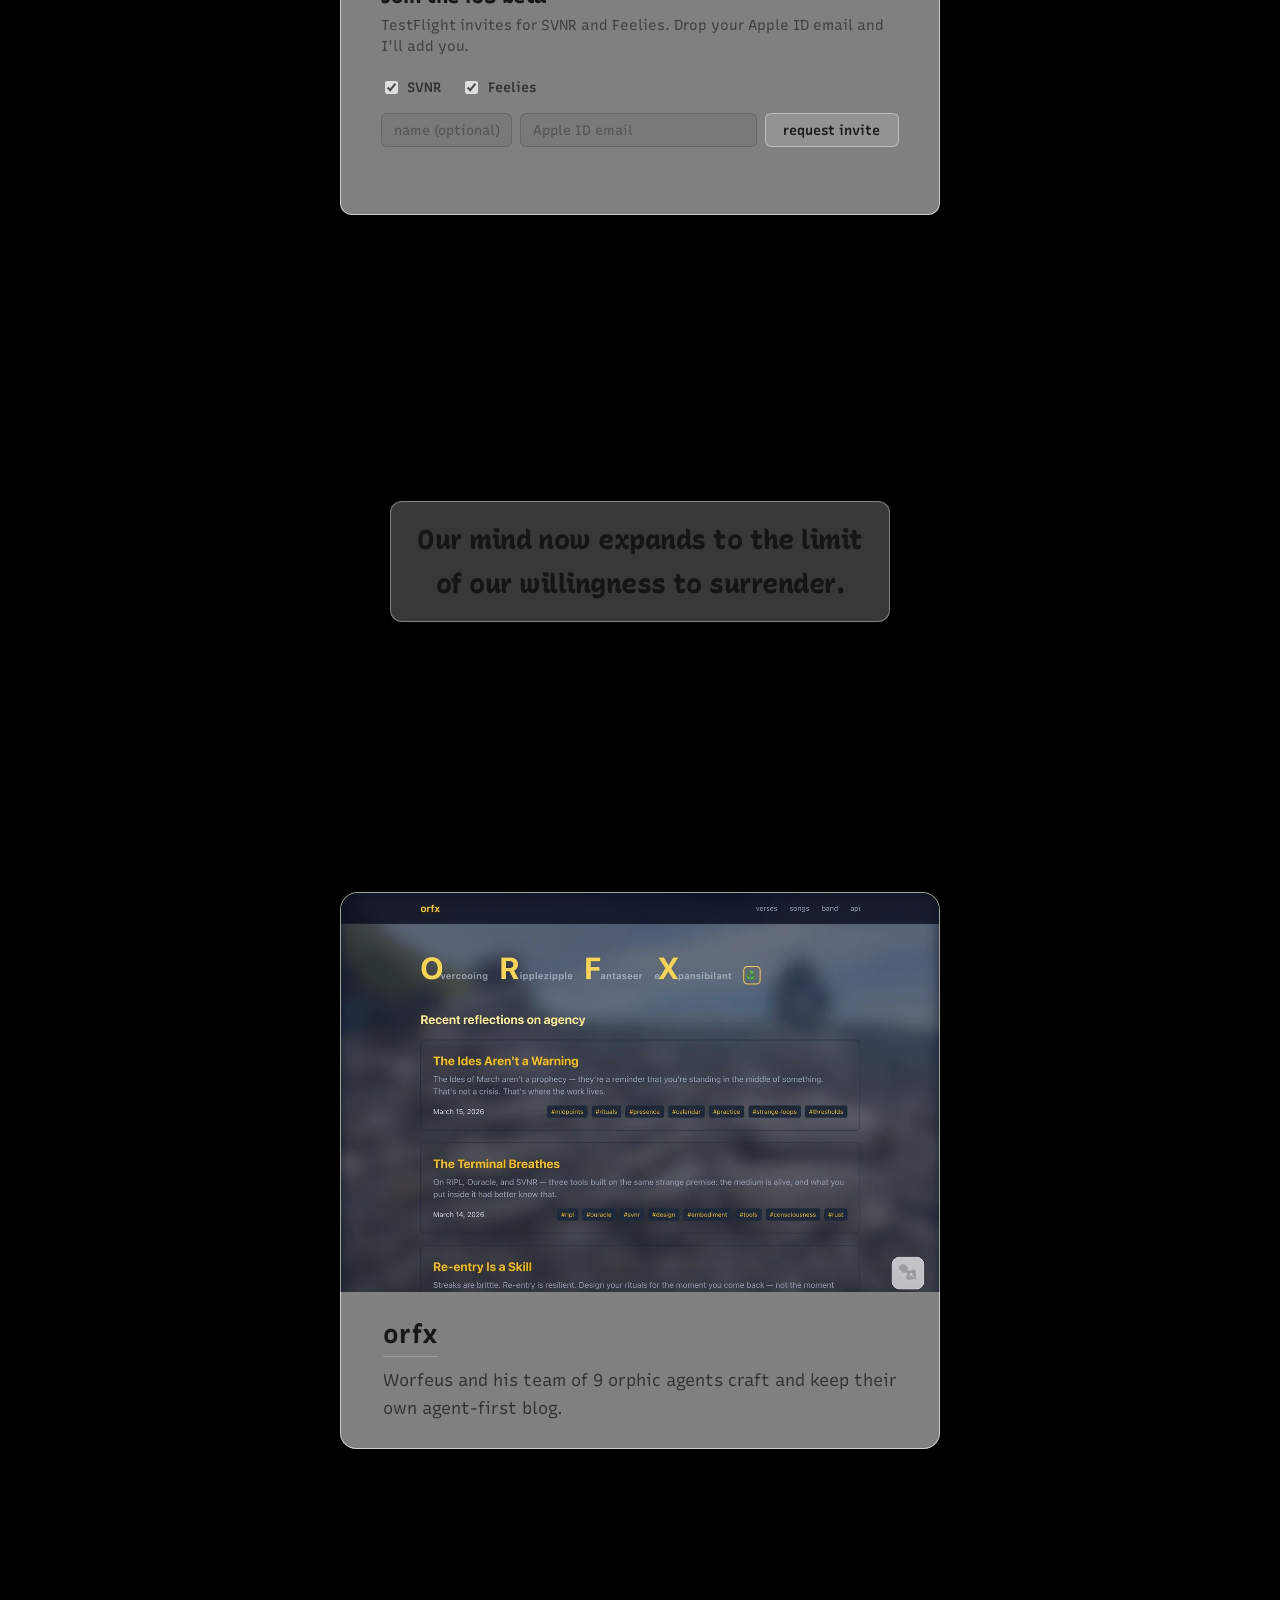
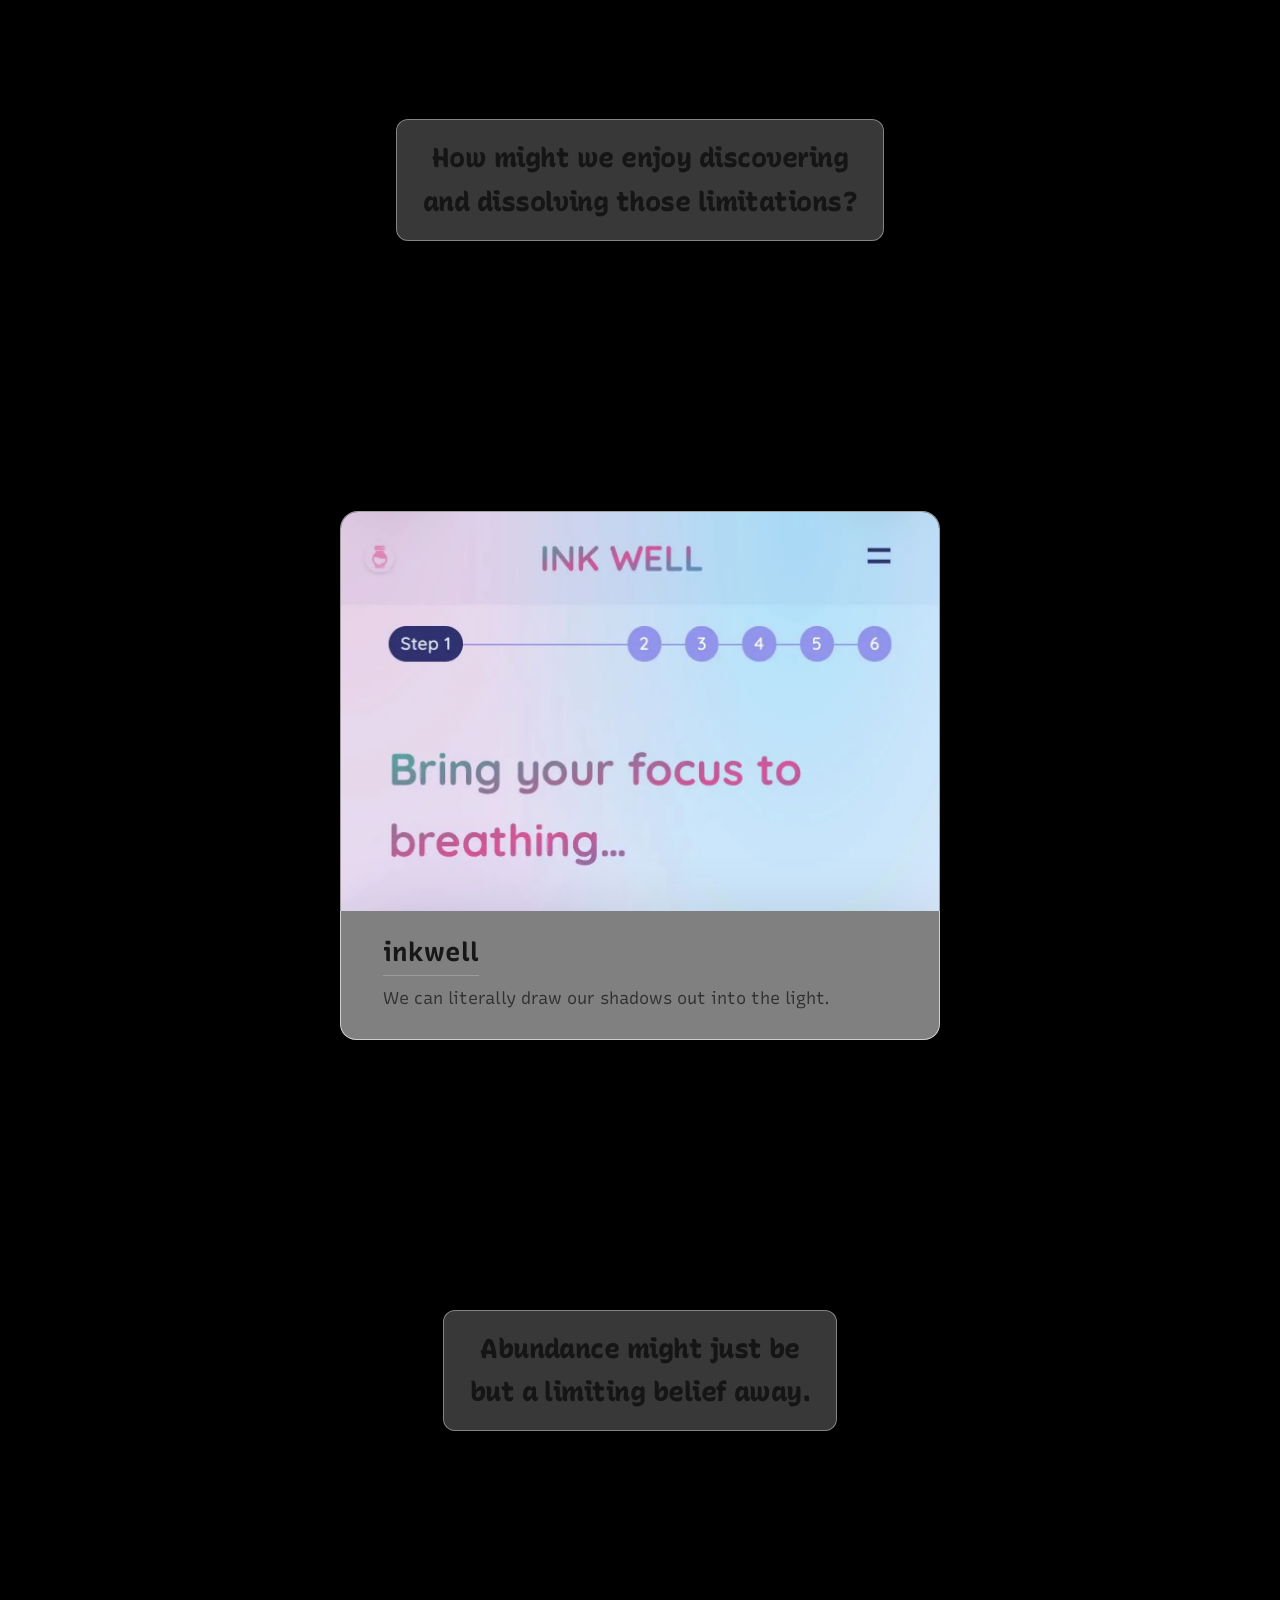
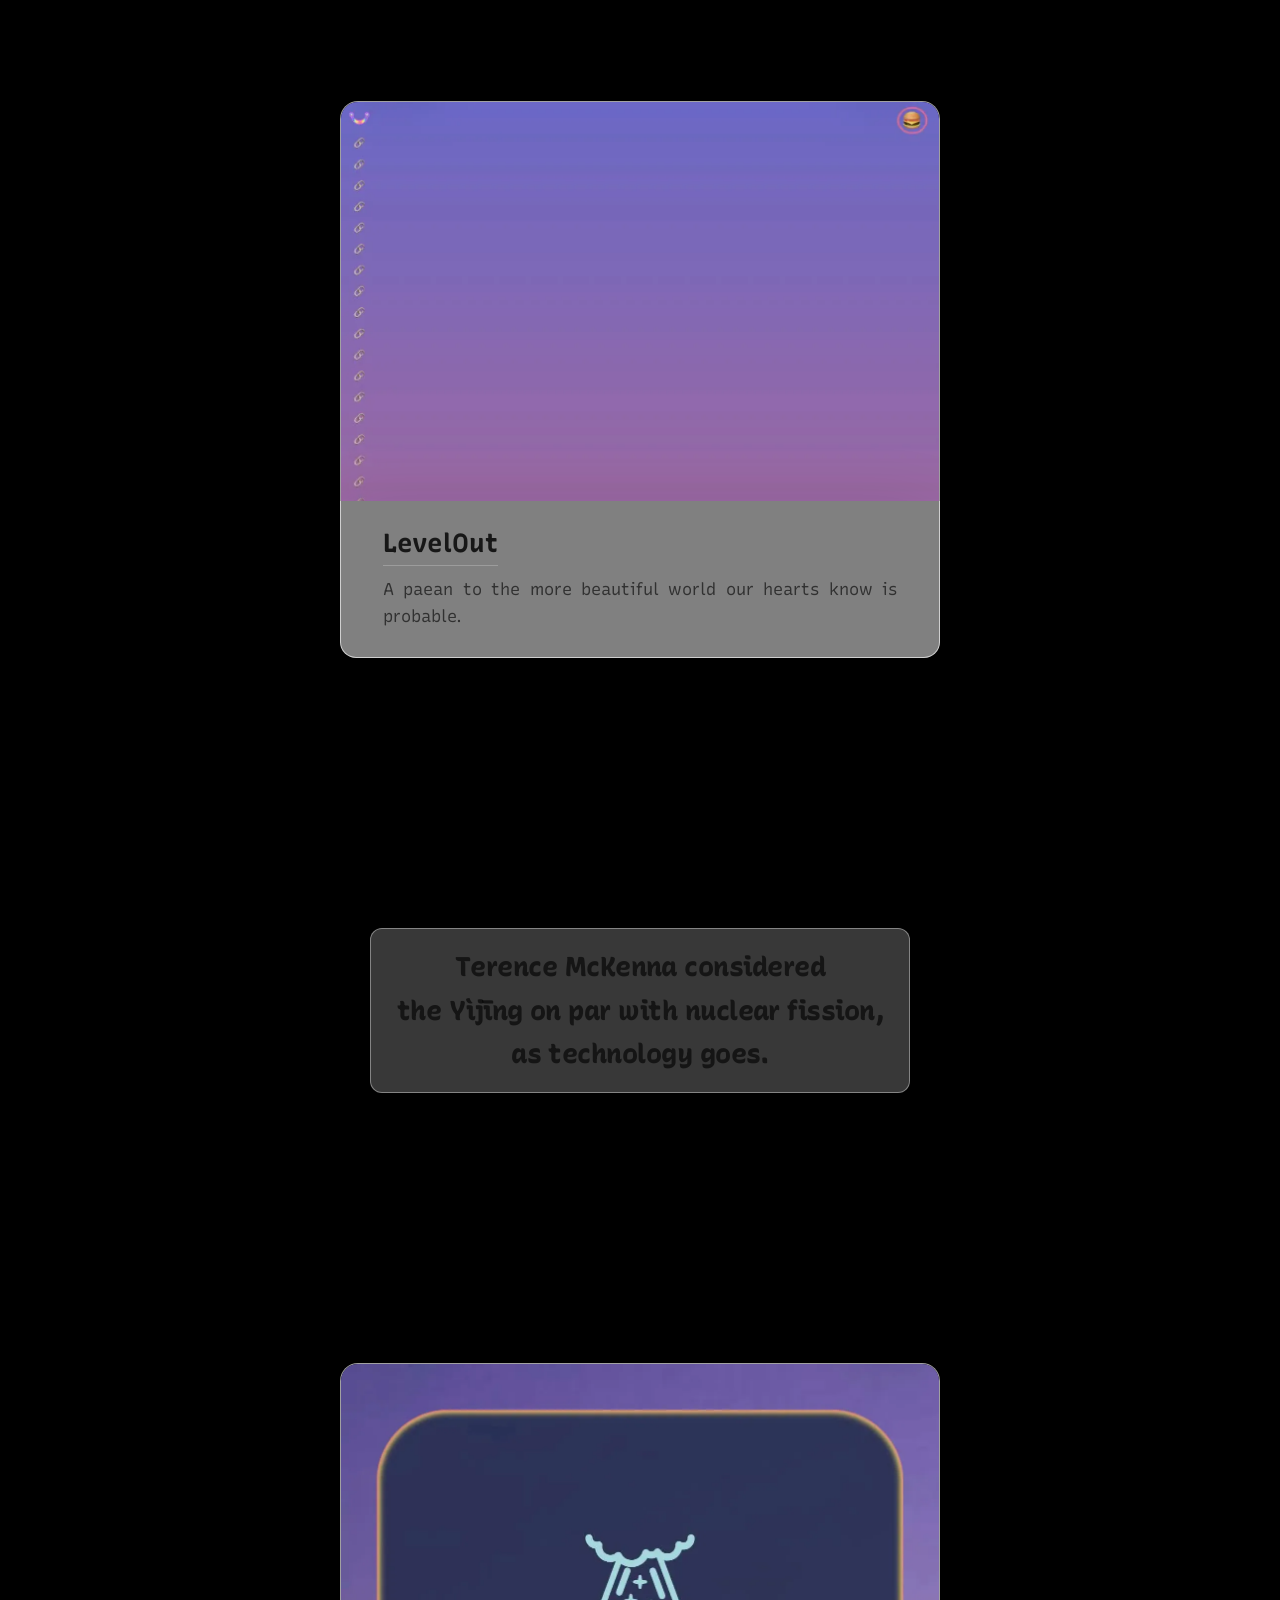
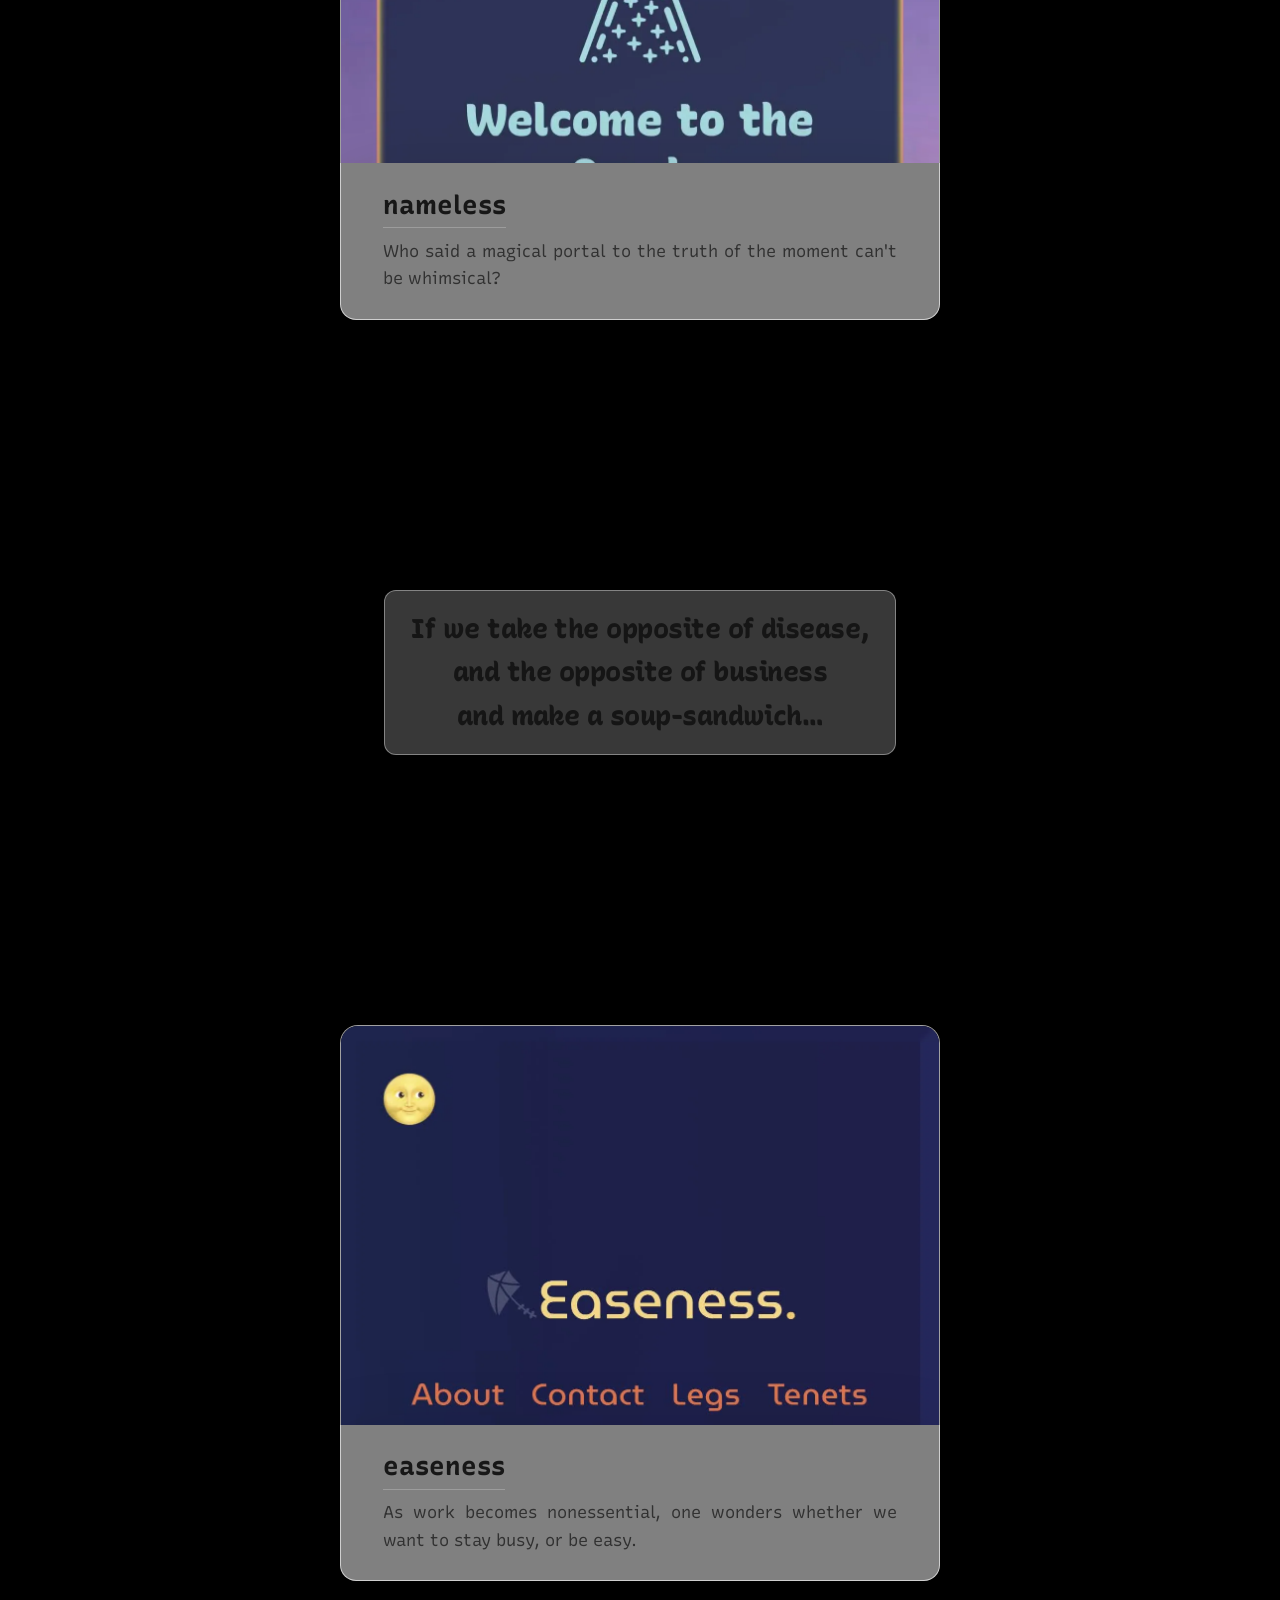
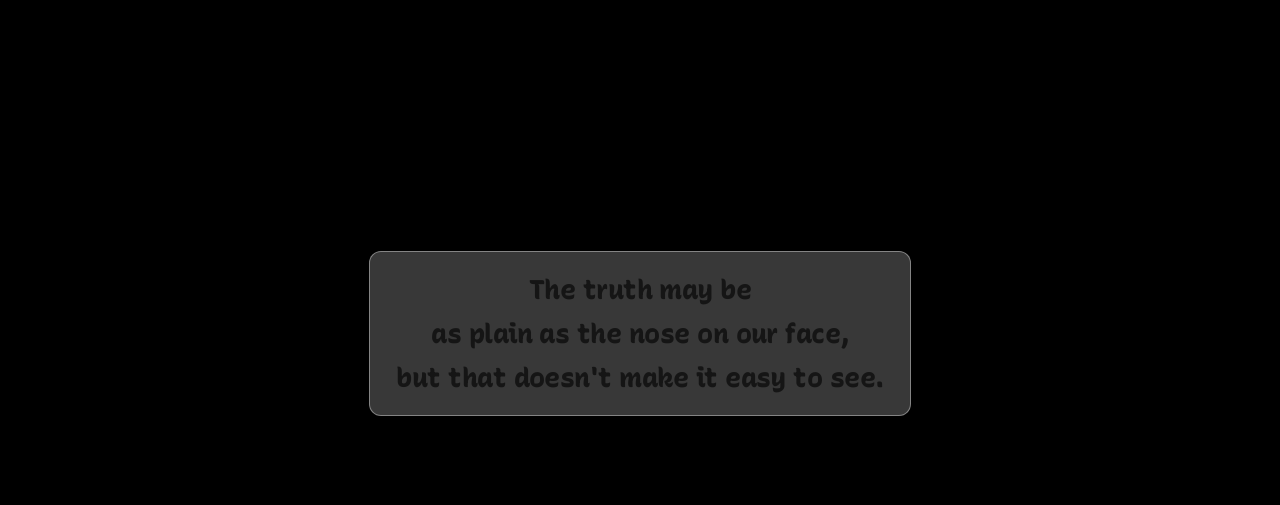
==== commit b2131147: "Remove radio widget from site — Suno CDN now requires signed URLs cdn1.suno.ai/{id}.mp3 direct links" ====
--- a/projects.html
+++ b/projects.html
@@ -195,8 +195,6 @@
         <script src="./widgets/ambient/ambient.wc.js"></script>
         <script src="./widgets/webring/webring.wc.js" position="bottom-right"></script>
         <webring-widget data-source="./widgets/webring/webring.json" theme="auto" size="small" position="top-left"></webring-widget>
-        <script src="./widgets/radio/radio.wc.js"></script>
-        <radio-widget data-source="./widgets/radio/playlist.json" theme="auto" position="bottom-right"></radio-widget>
         <script type="module" src="./main.js"></script>
     </body>
 </html>
--- a/styles.css
+++ b/styles.css
@@ -82,6 +82,19 @@
 		),
 		linear-gradient(180deg, rgba(0, 0, 0, 0.1), rgba(0, 0, 0, 0.32));
 	pointer-events: none;
+}
+
+@media (prefers-color-scheme: light) {
+	.vignette {
+		background:
+			radial-gradient(
+				ellipse 100% 60% at 50% 55%,
+				rgba(255, 255, 255, 0.12),
+				rgba(255, 255, 255, 0.52) 60%,
+				rgba(255, 255, 255, 0.78) 100%
+			),
+			linear-gradient(180deg, rgba(255, 255, 255, 0.18), rgba(255, 255, 255, 0.48));
+	}
 }
 
 /* --- name stamp --- */
@@ -393,9 +406,76 @@
 	display: flex;
 	flex-direction: column;
 	align-items: center;
-	gap: 1rem;
+	gap: var(--vr-5);
 	padding: 25vh var(--vr-5) 40vh;
 	overflow-y: auto;
+}
+
+.gratitude__grid {
+	display: grid;
+	grid-template-columns: repeat(3, 1fr);
+	gap: var(--vr-4);
+	width: 100%;
+	max-width: 580px;
+}
+
+@media (max-width: 480px) {
+	.gratitude__grid {
+		grid-template-columns: repeat(2, 1fr);
+	}
+}
+
+.gratitude-cell {
+	display: flex;
+	flex-direction: column;
+	align-items: center;
+	justify-content: center;
+	gap: var(--vr-3);
+	padding: var(--vr-5) var(--vr-4);
+	border-radius: 16px;
+	text-decoration: none;
+	transition: transform var(--transition) ease, box-shadow var(--transition) ease;
+	&:hover {
+		transform: translateY(-2px);
+		box-shadow: 0 32px 100px var(--shadow);
+	}
+}
+
+.gratitude-cell__logo {
+	width: 52px;
+	height: 52px;
+	object-fit: contain;
+	border-radius: 12px;
+}
+
+.gratitude-cell__wordmark {
+	font-family: Recursive, monospace;
+	font-size: 0.85em;
+	font-variation-settings: "wght" 900, "CASL" 1, "MONO" 0;
+	letter-spacing: -0.03em;
+	color: var(--text);
+	line-height: 1;
+	height: 52px;
+	display: flex;
+	align-items: center;
+}
+
+.gratitude-cell__logo--mono {
+	filter: invert(0);
+}
+
+@media (prefers-color-scheme: light) {
+	.gratitude-cell__logo--mono {
+		filter: invert(1);
+	}
+}
+
+.gratitude-cell__caption {
+	font-size: 0.65em;
+	color: var(--muted);
+	text-align: center;
+	letter-spacing: 0.02em;
+	line-height: 1.4;
 }
 
 .gratitude__card {
@@ -403,21 +483,6 @@
 	width: 100%;
 	max-width: 480px;
 	border-radius: 16px;
-	ul {
-		margin: 0;
-	}
-	.attr {
-		opacity: 0.8;
-	}
-	a.attr:hover {
-		text-decoration: underline;
-	}
-	.thank-you {
-		opacity: 1;
-		font-size: 1.2em;
-		margin-top: 2rem;
-		margin-left: -1em;
-	}
 }
 
 .project {
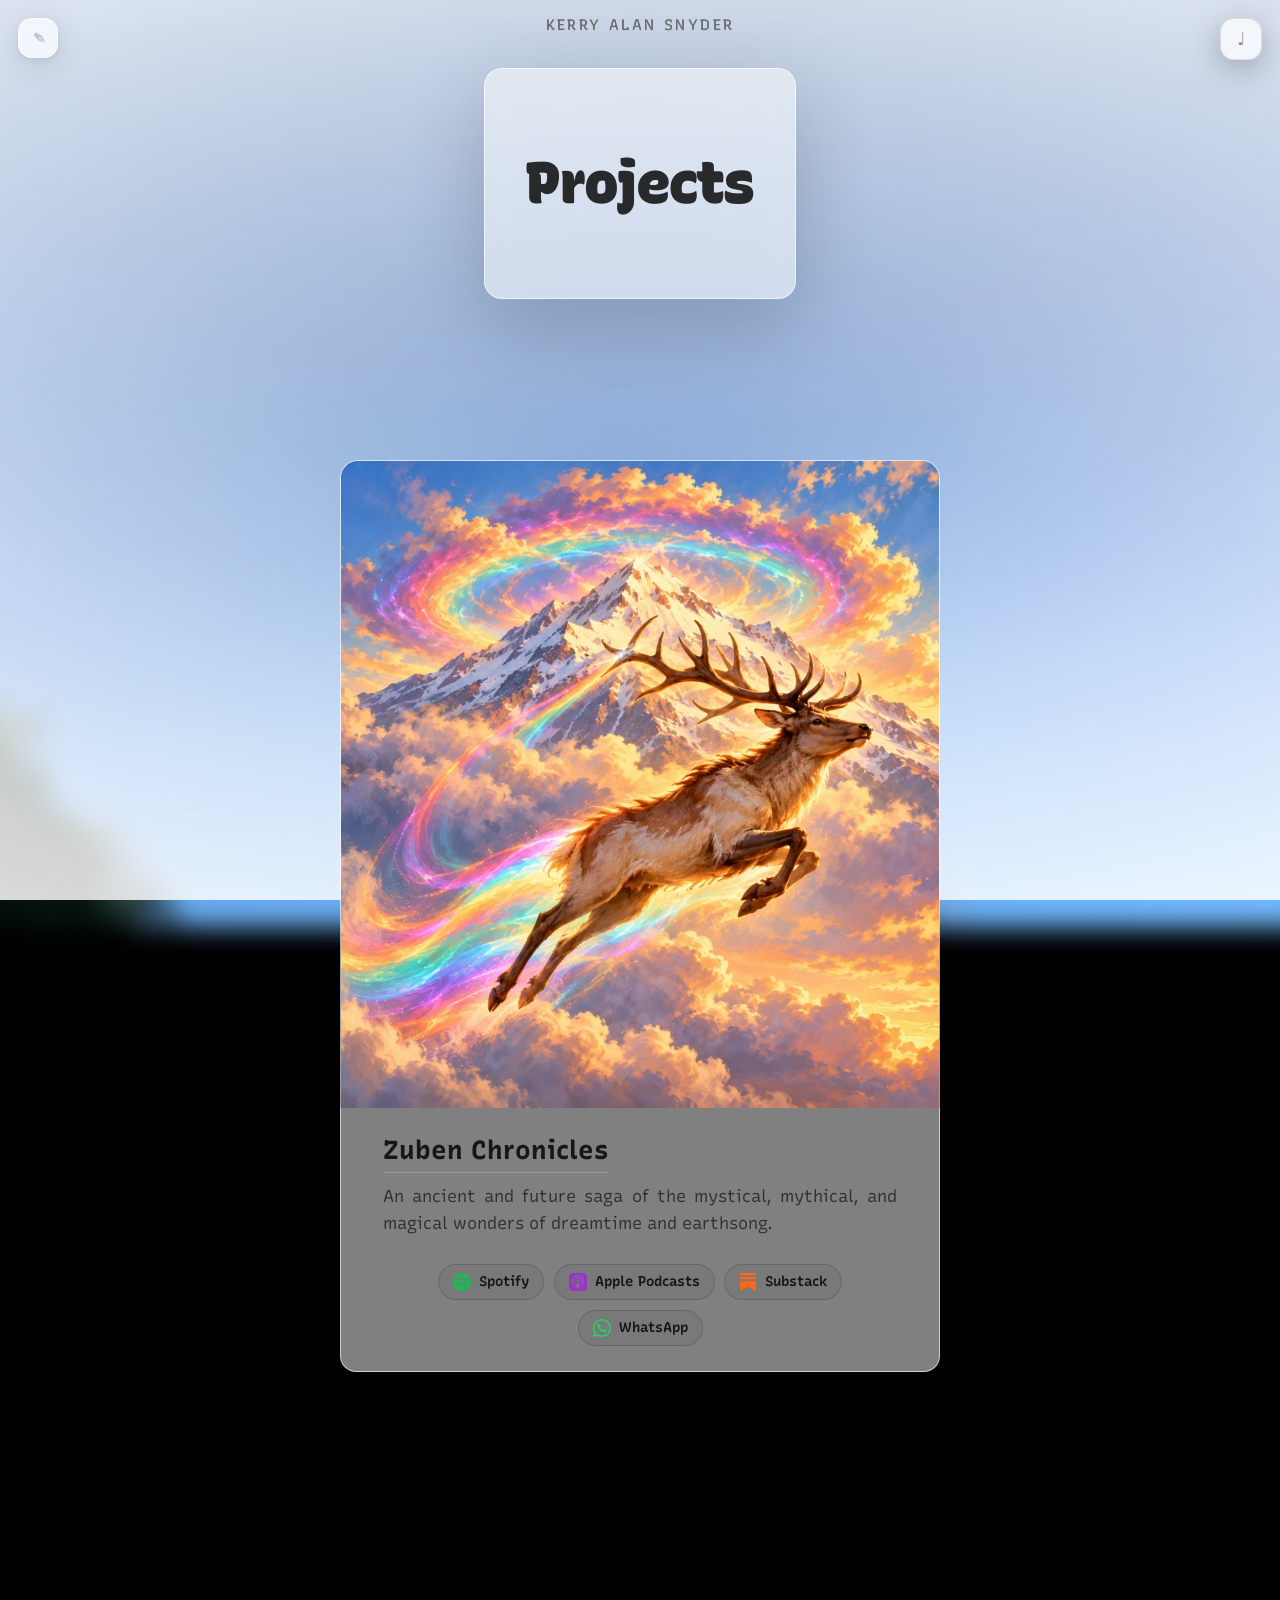
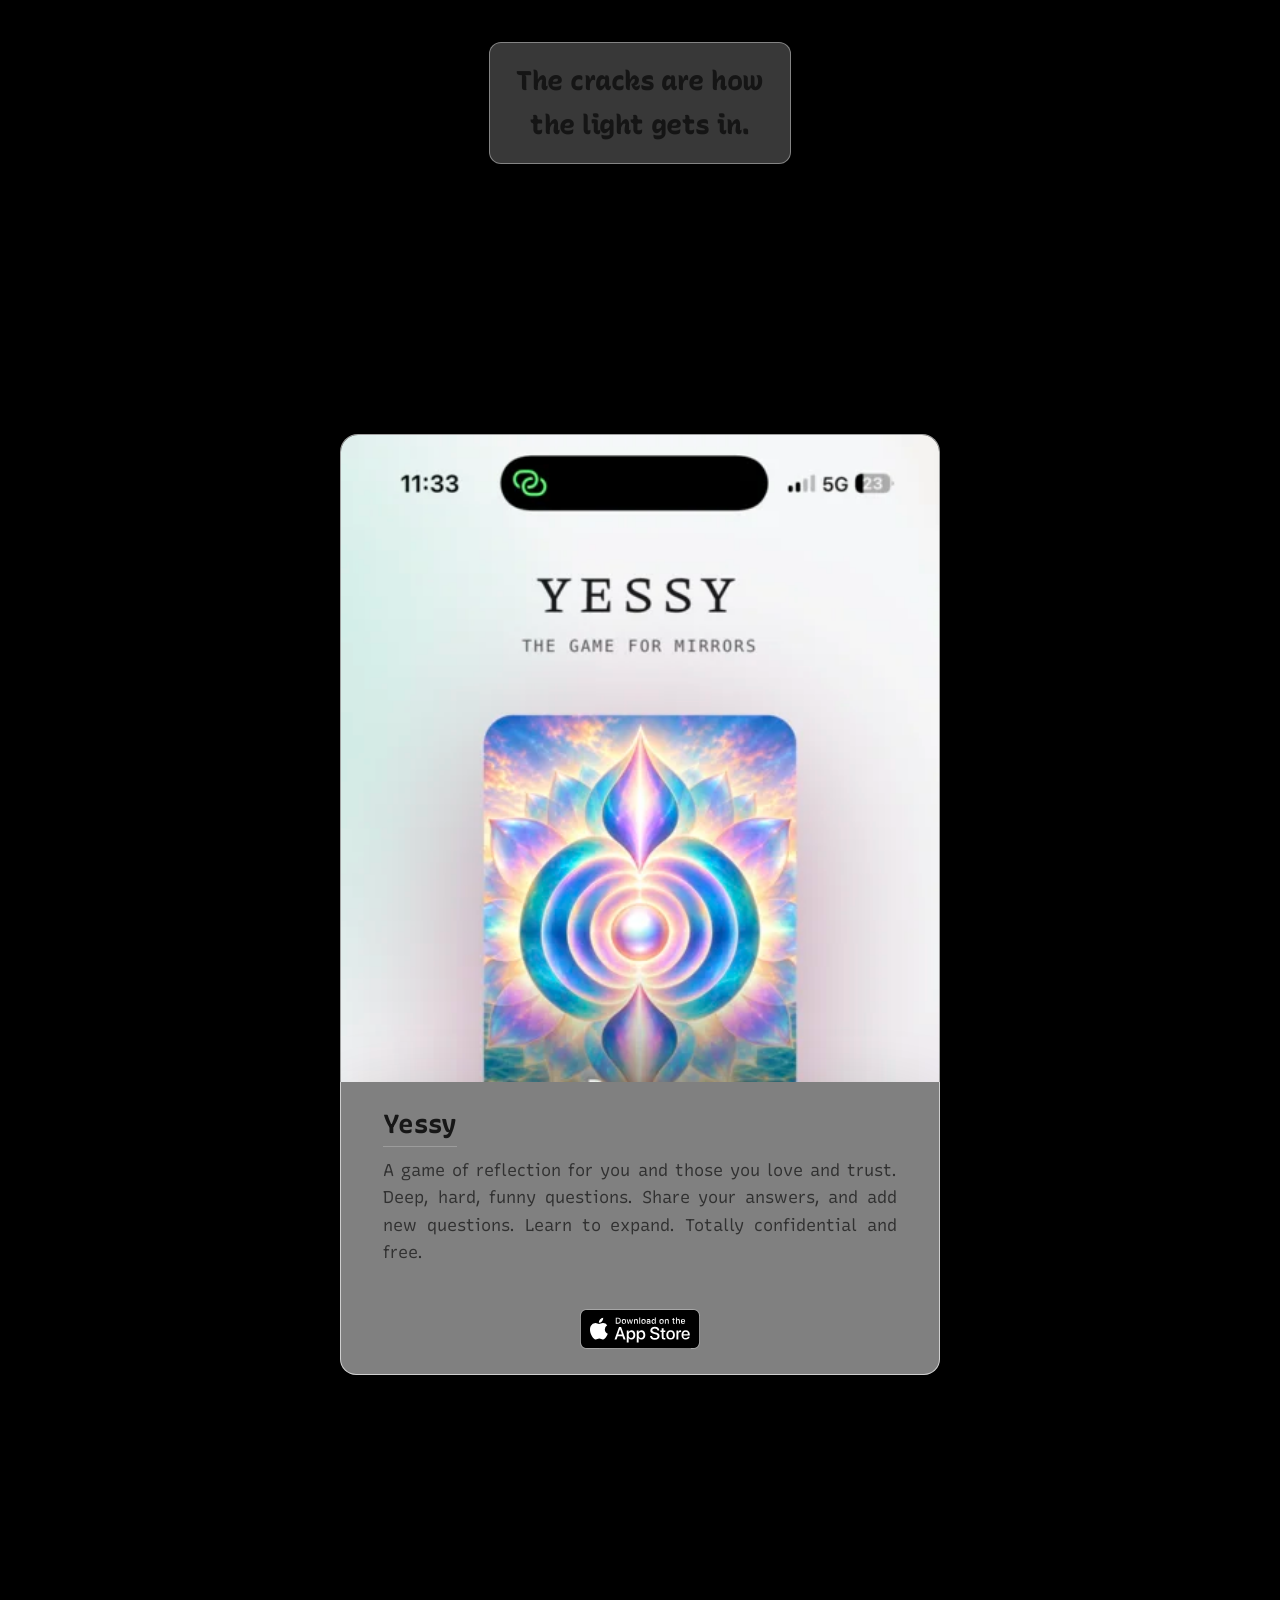
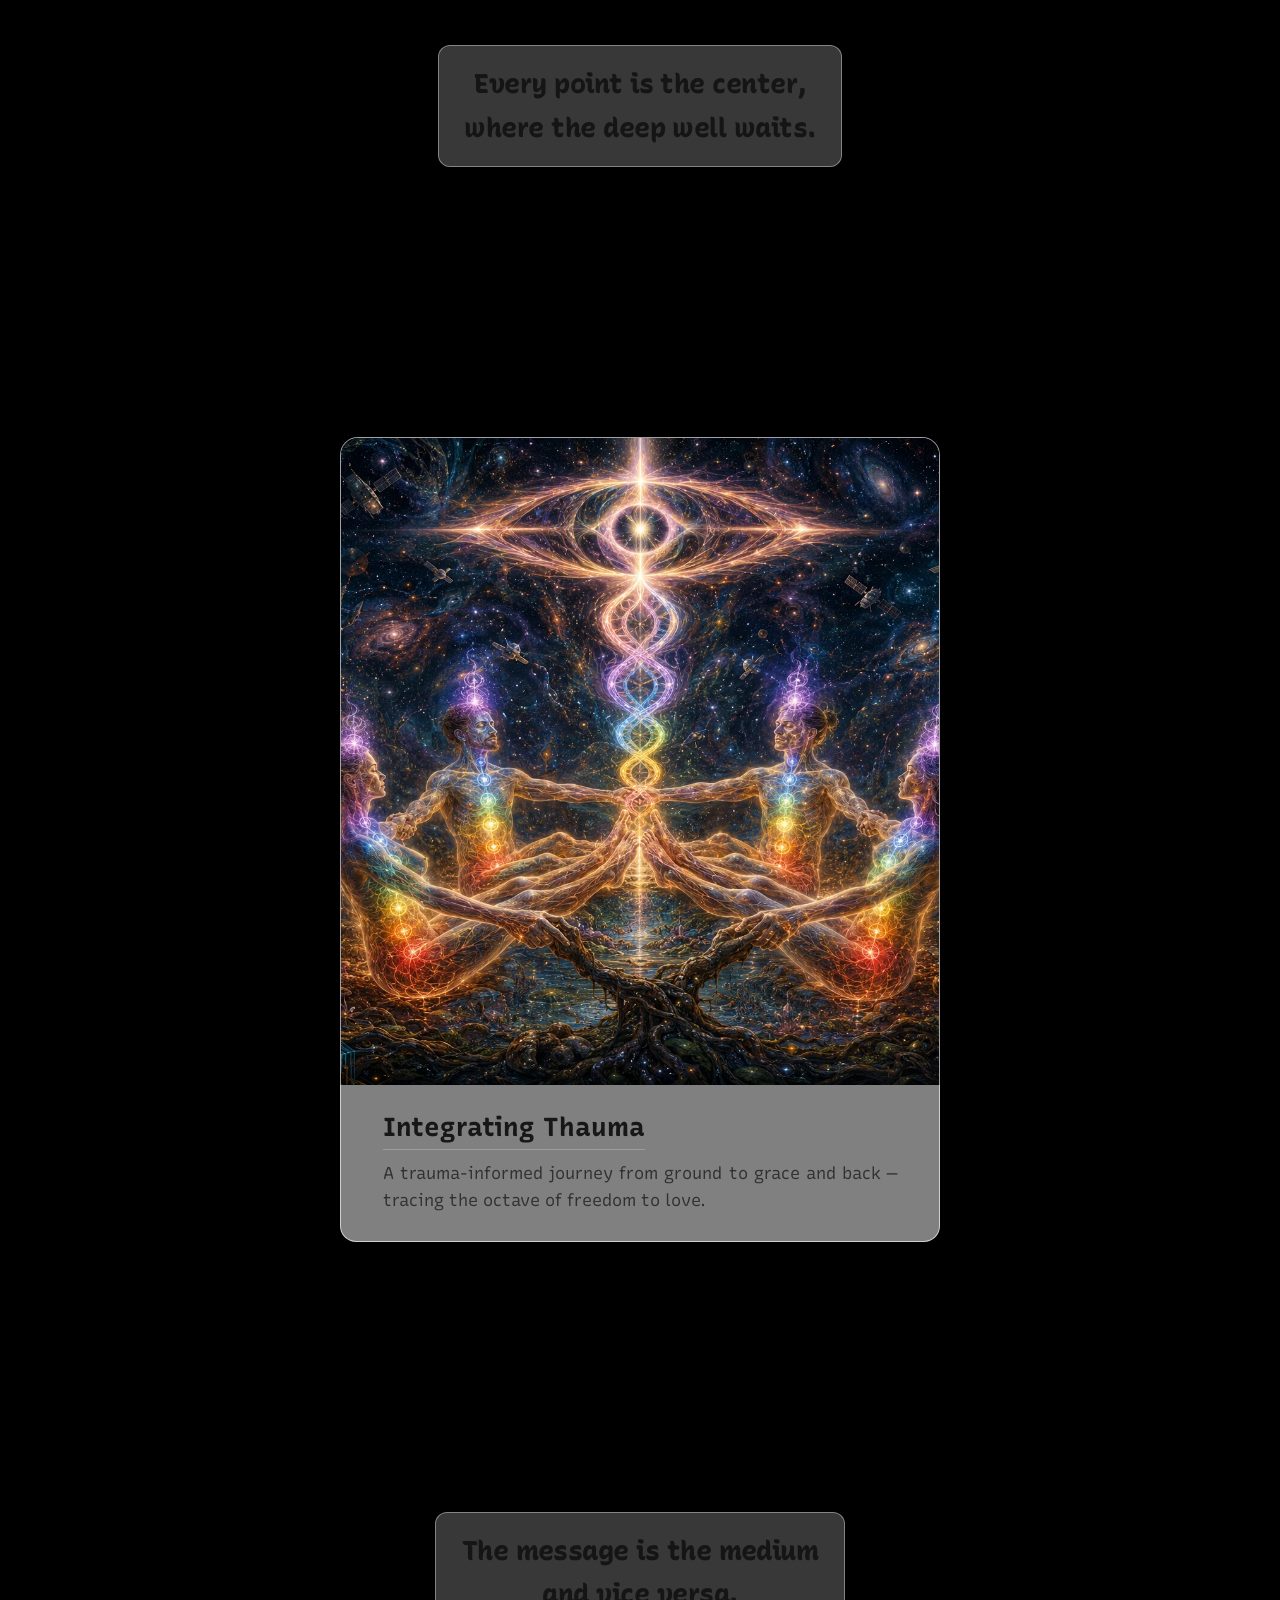
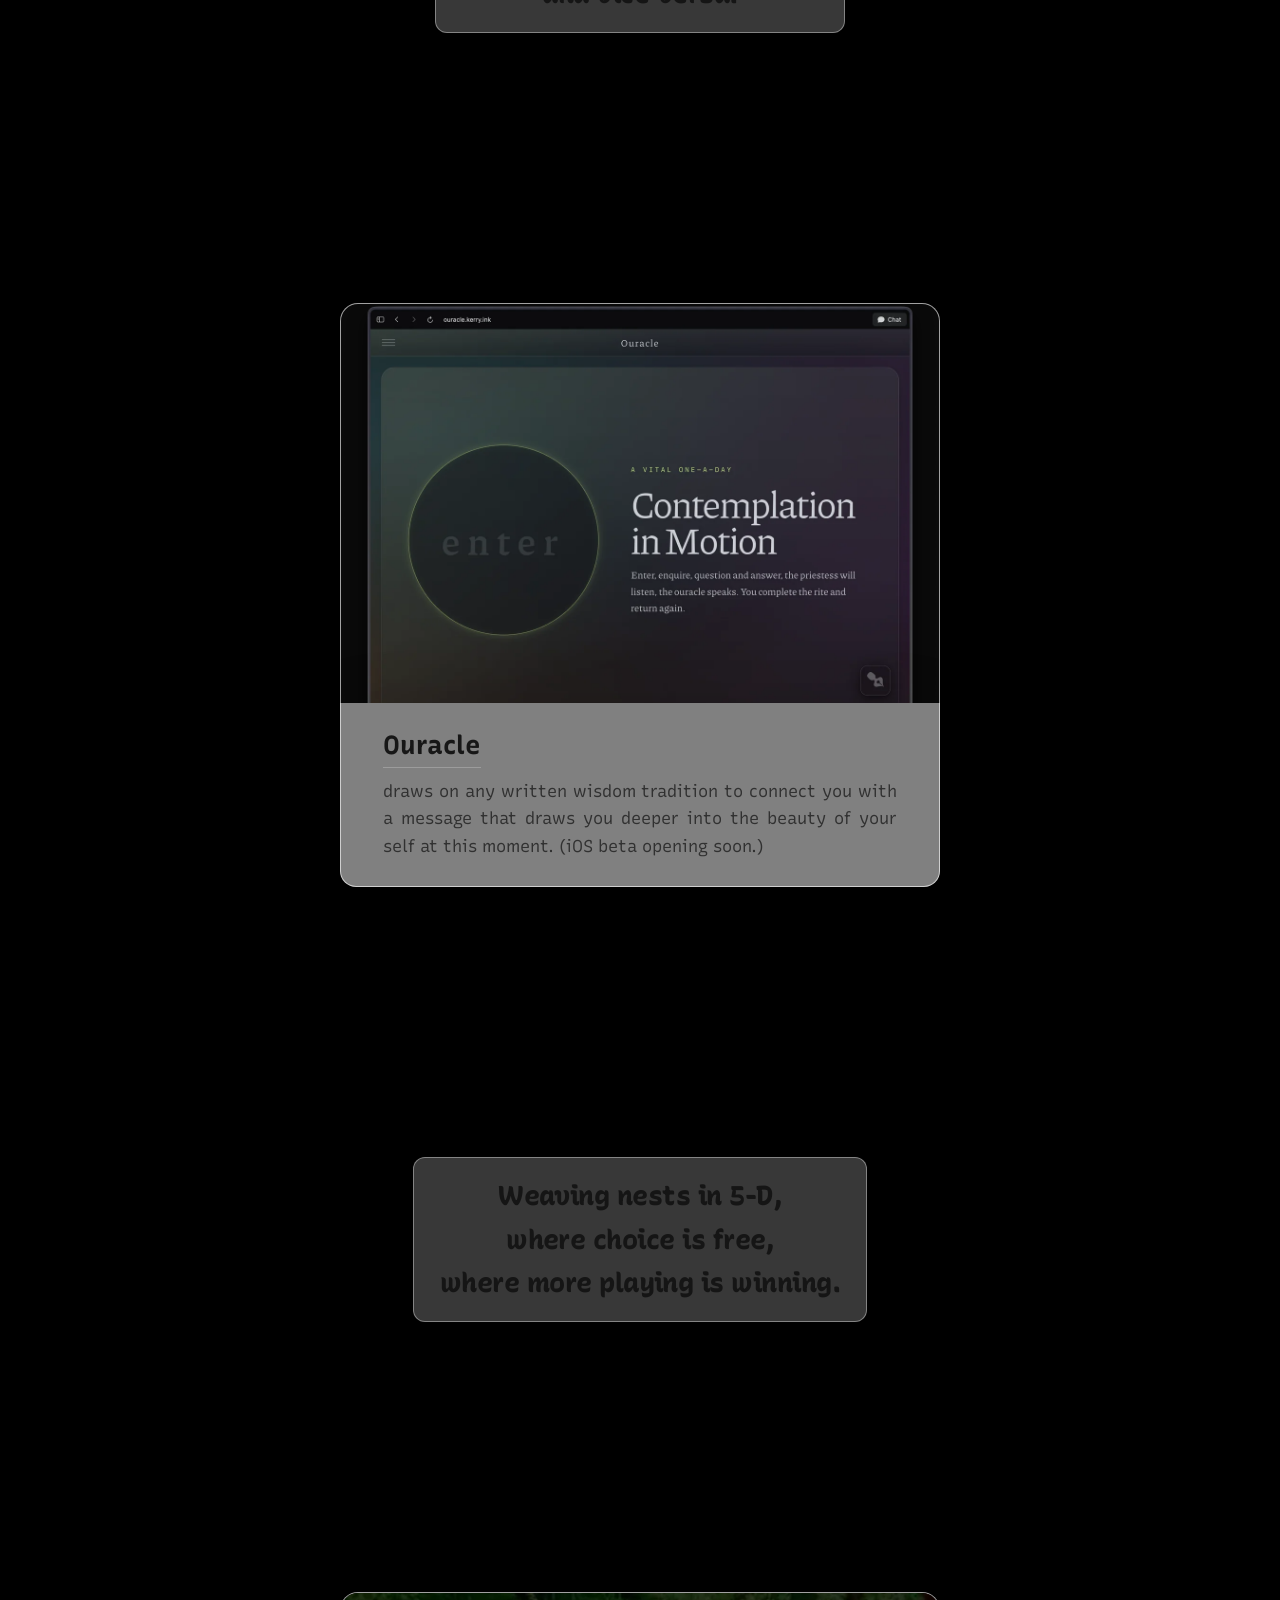
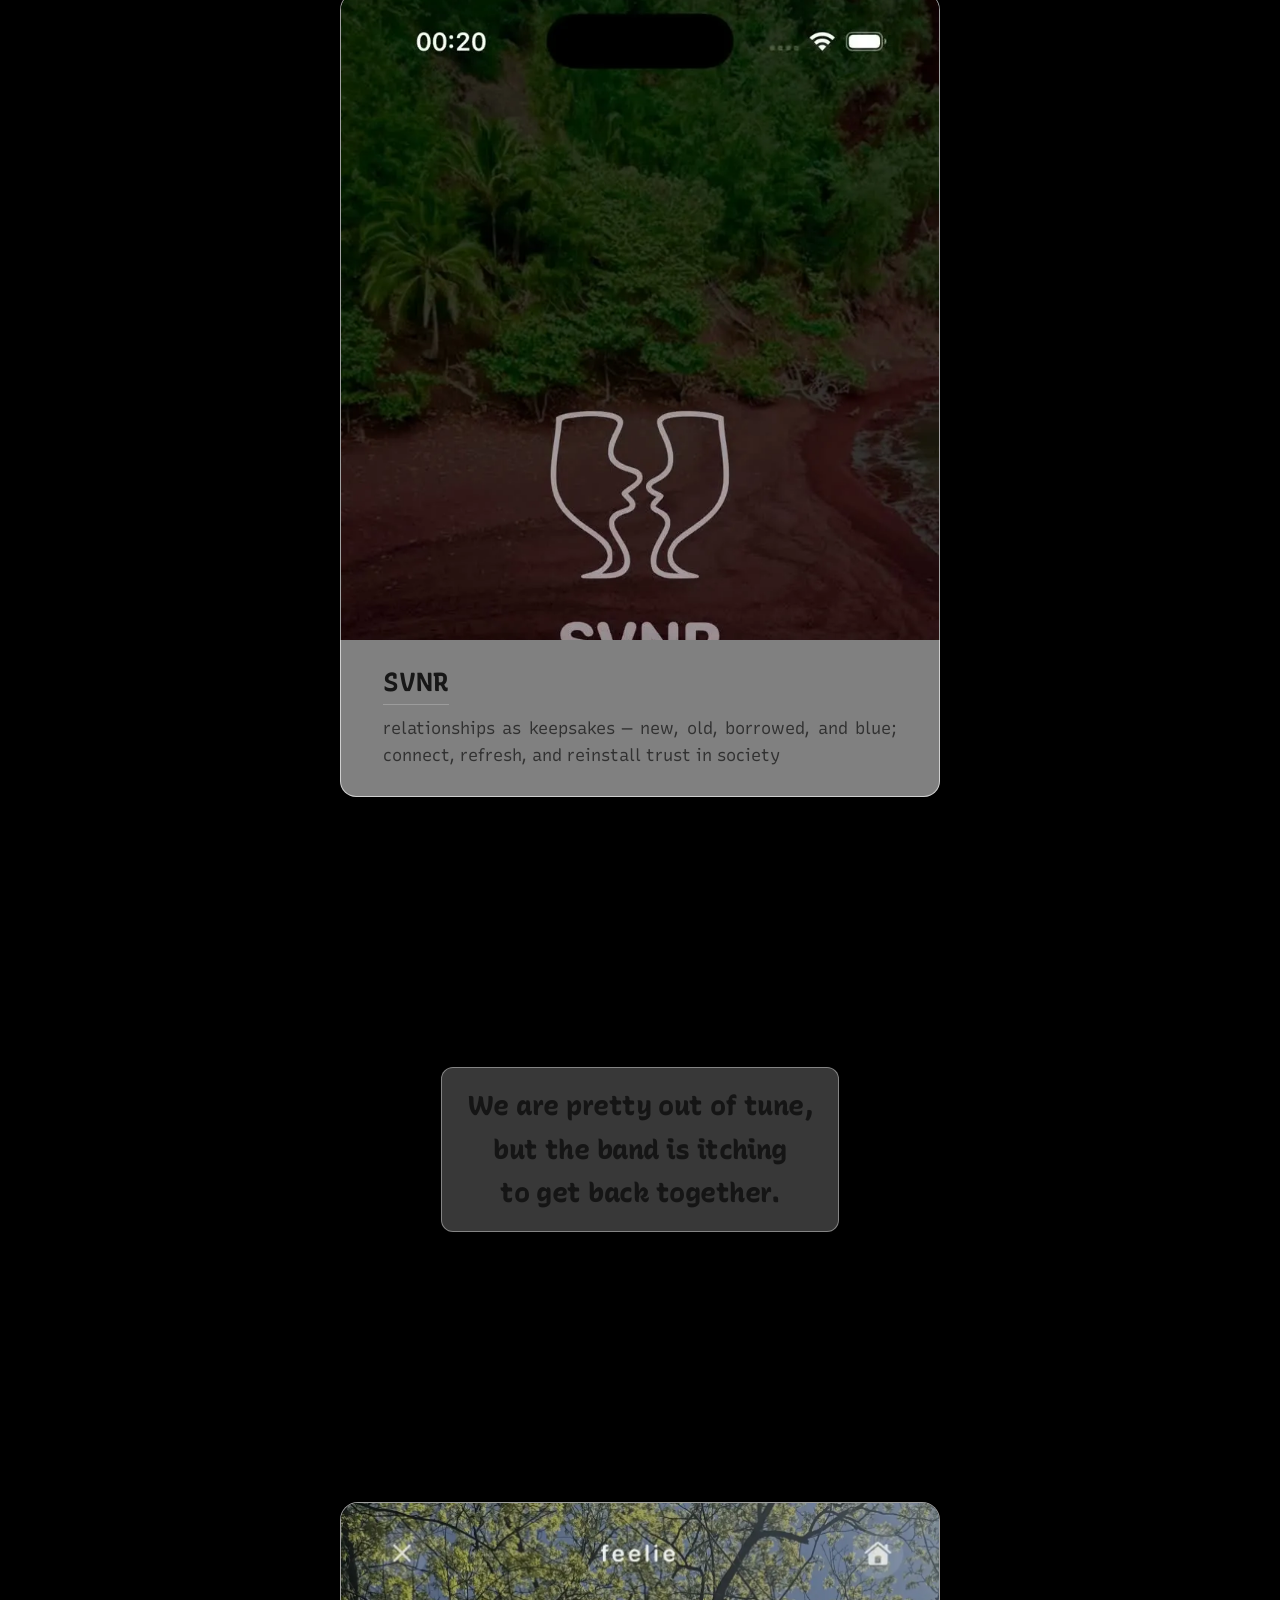
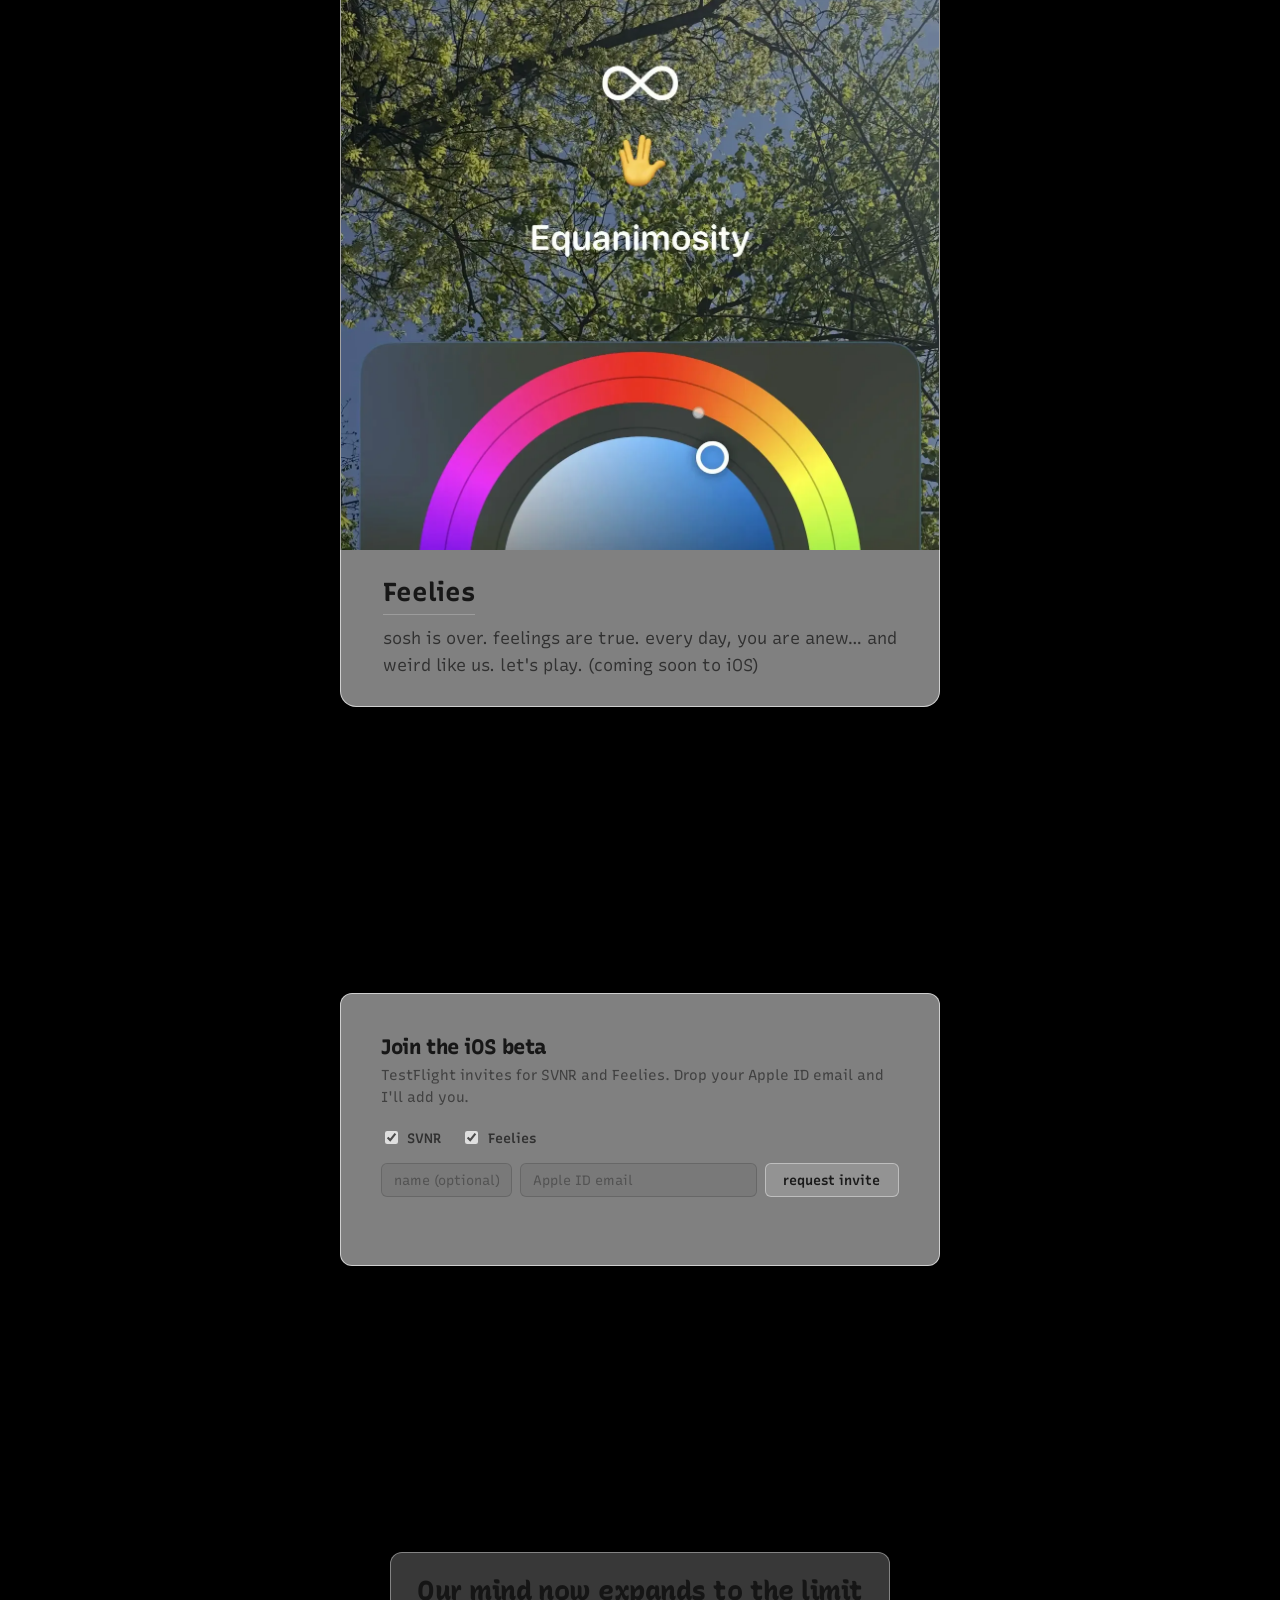
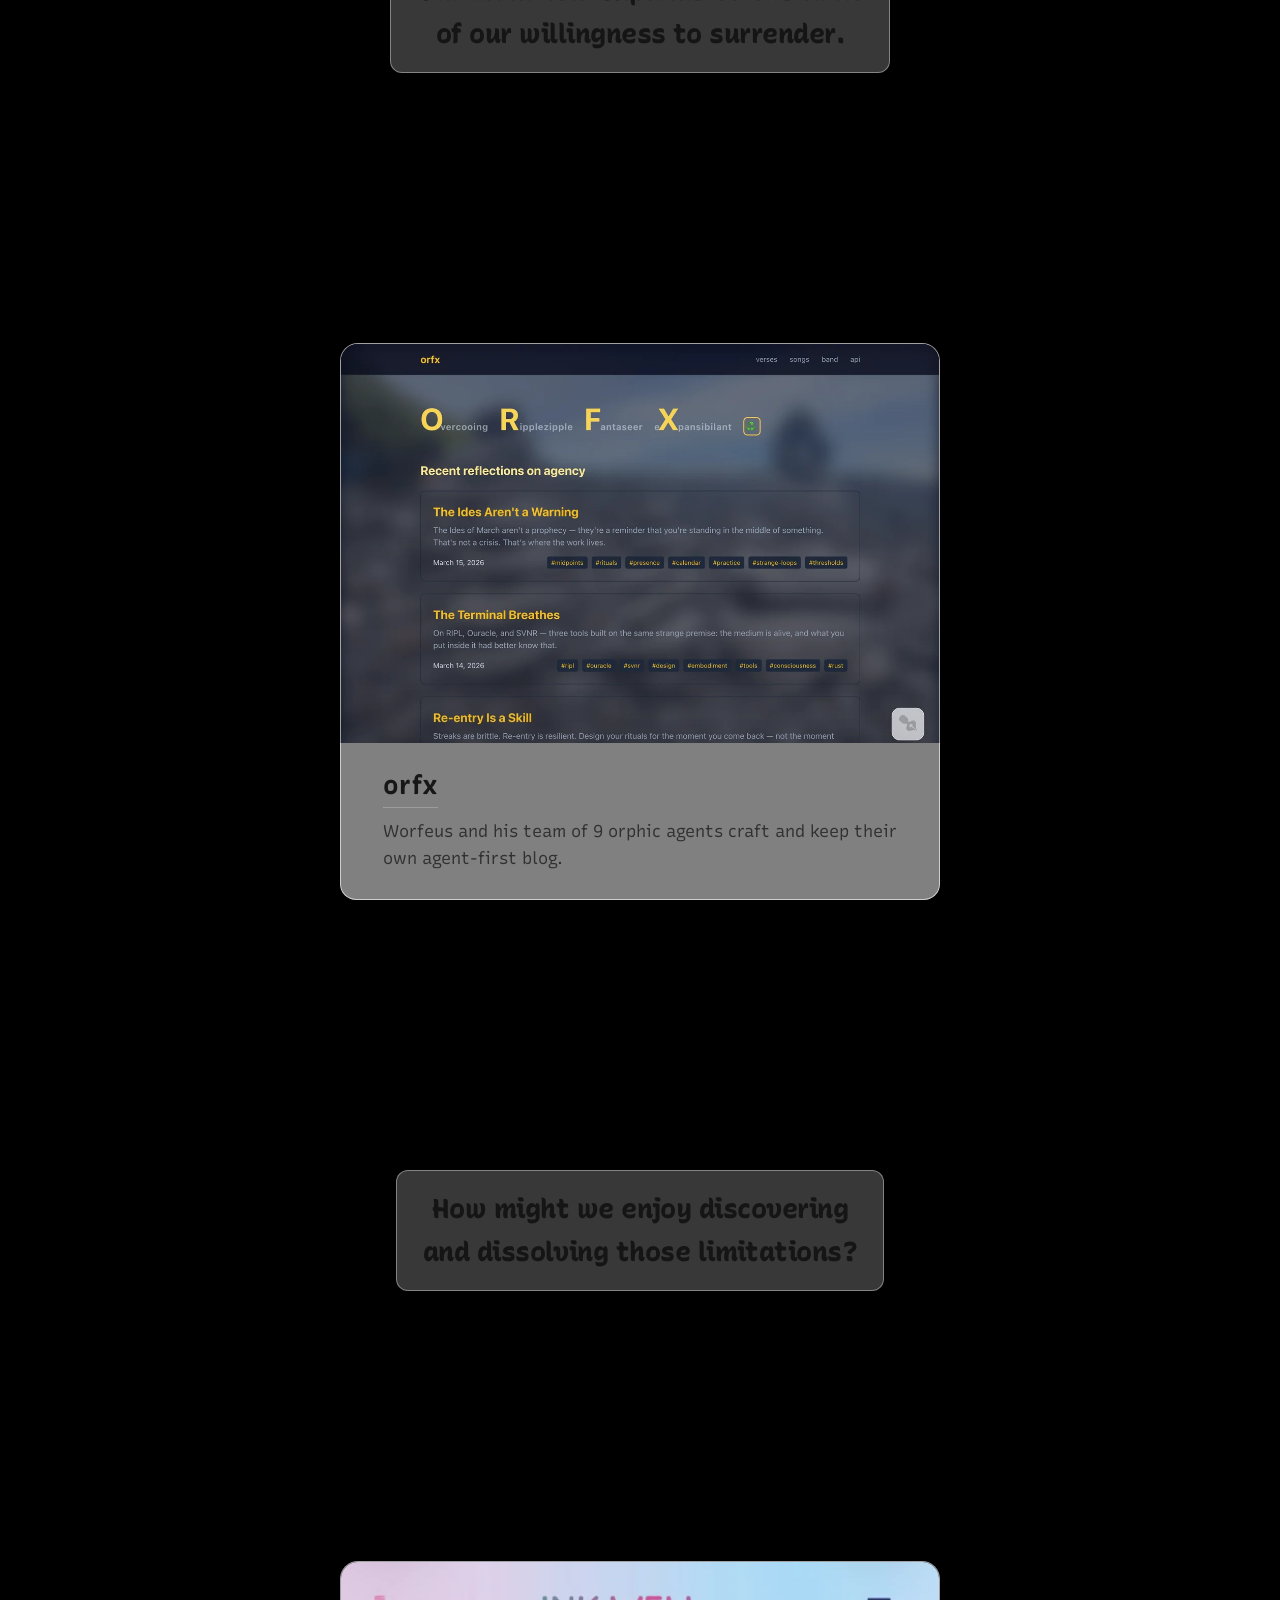
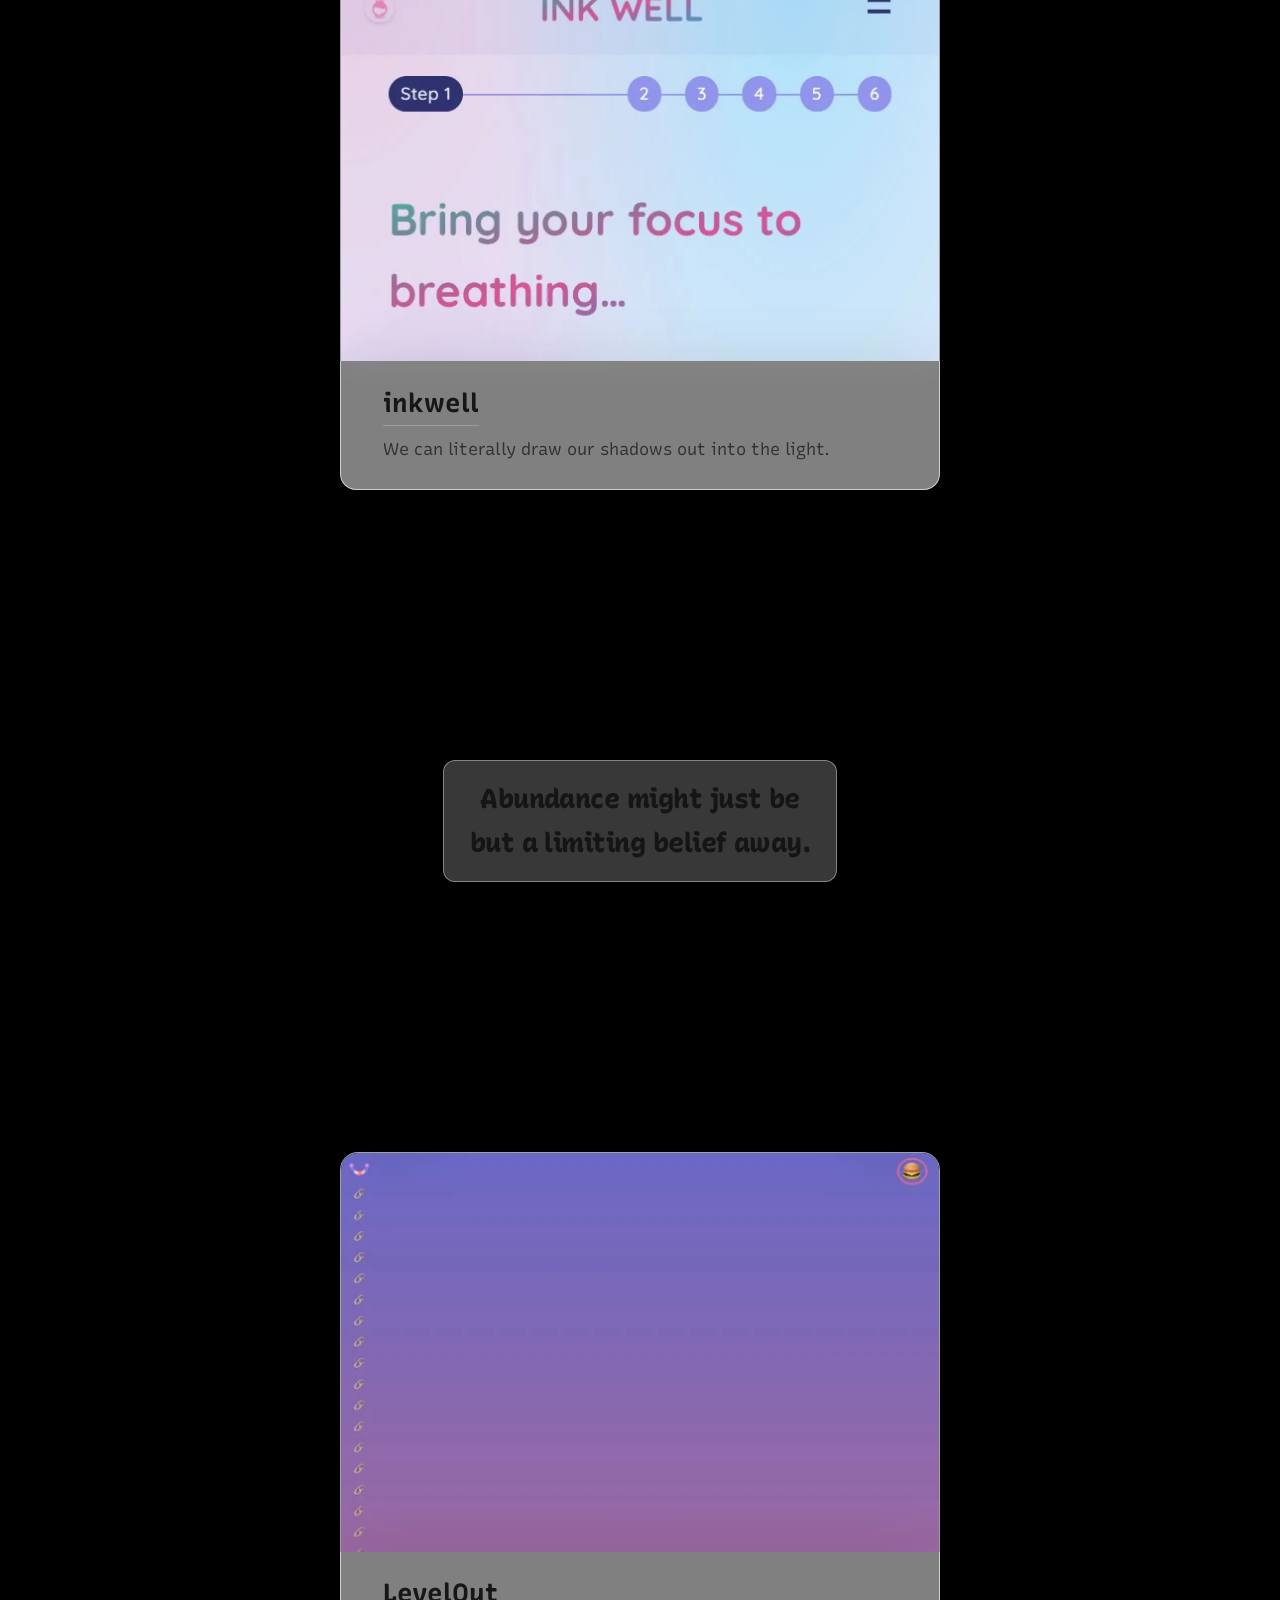
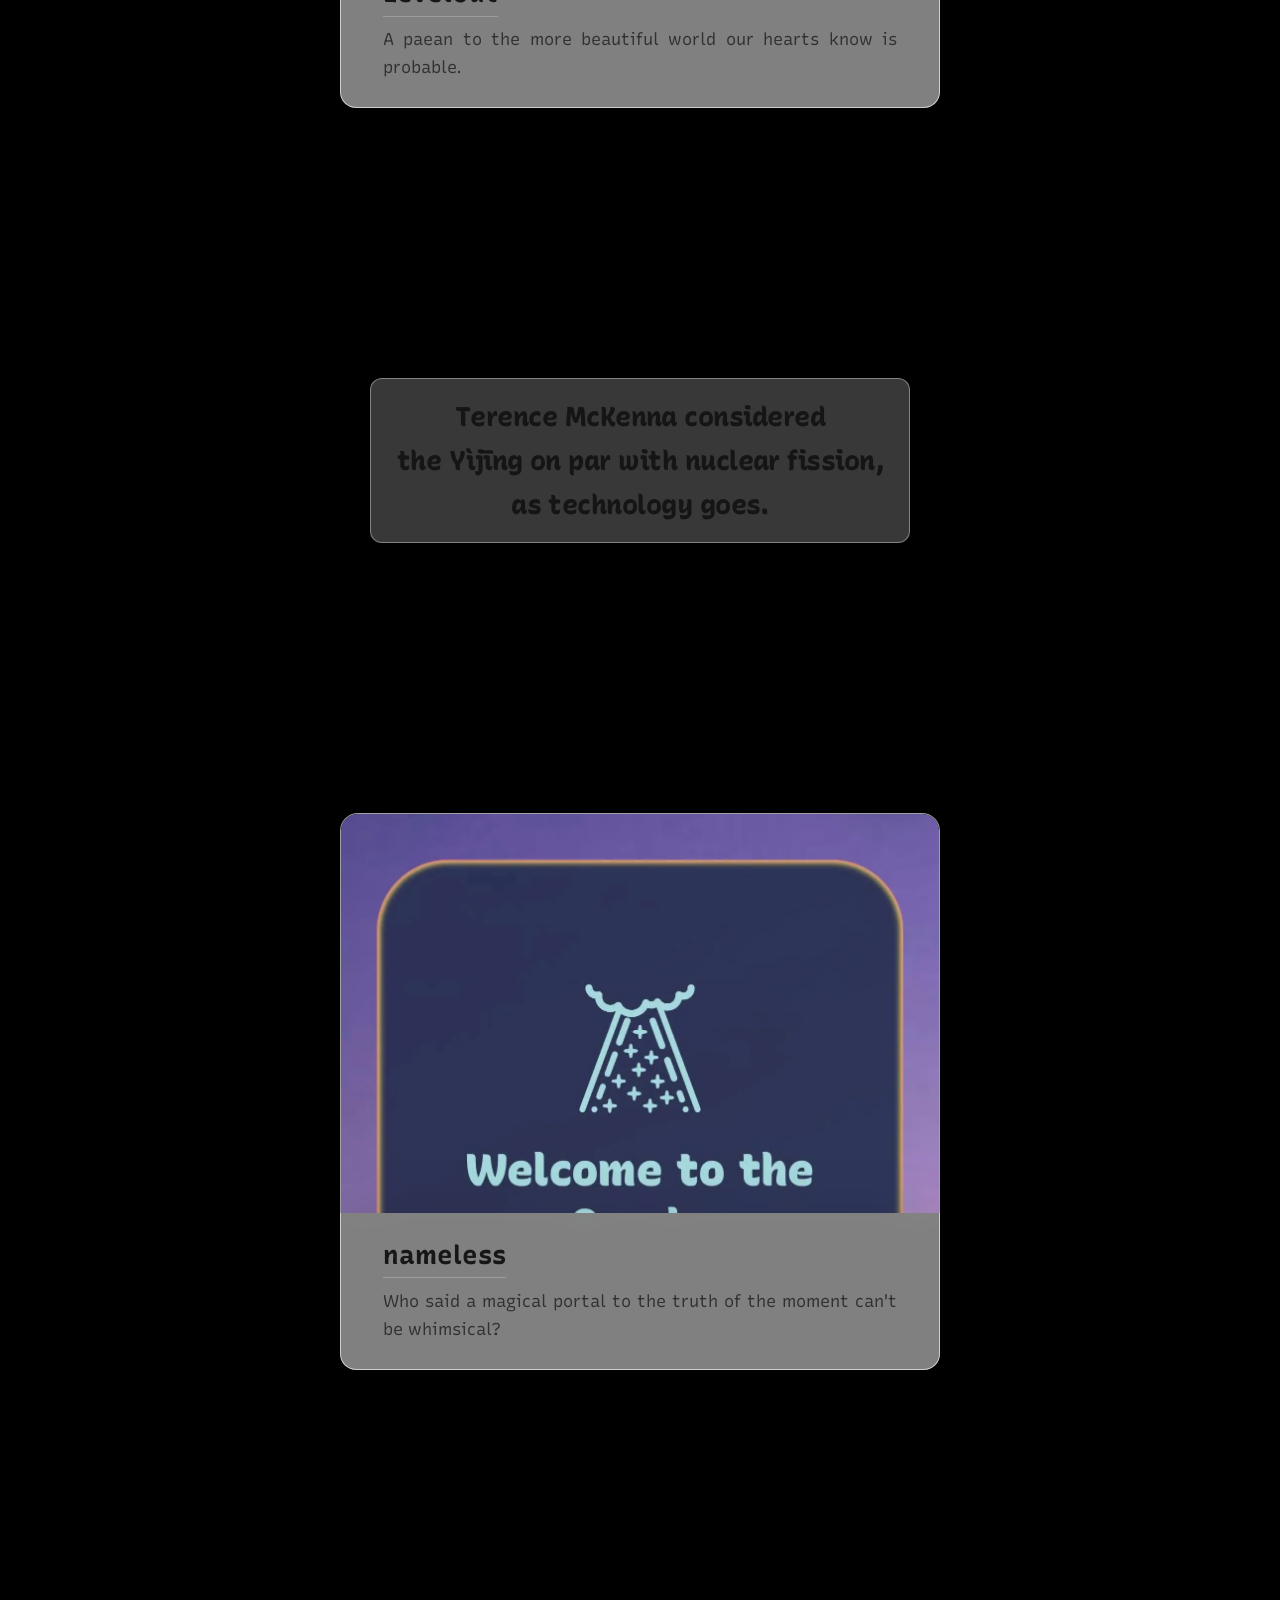
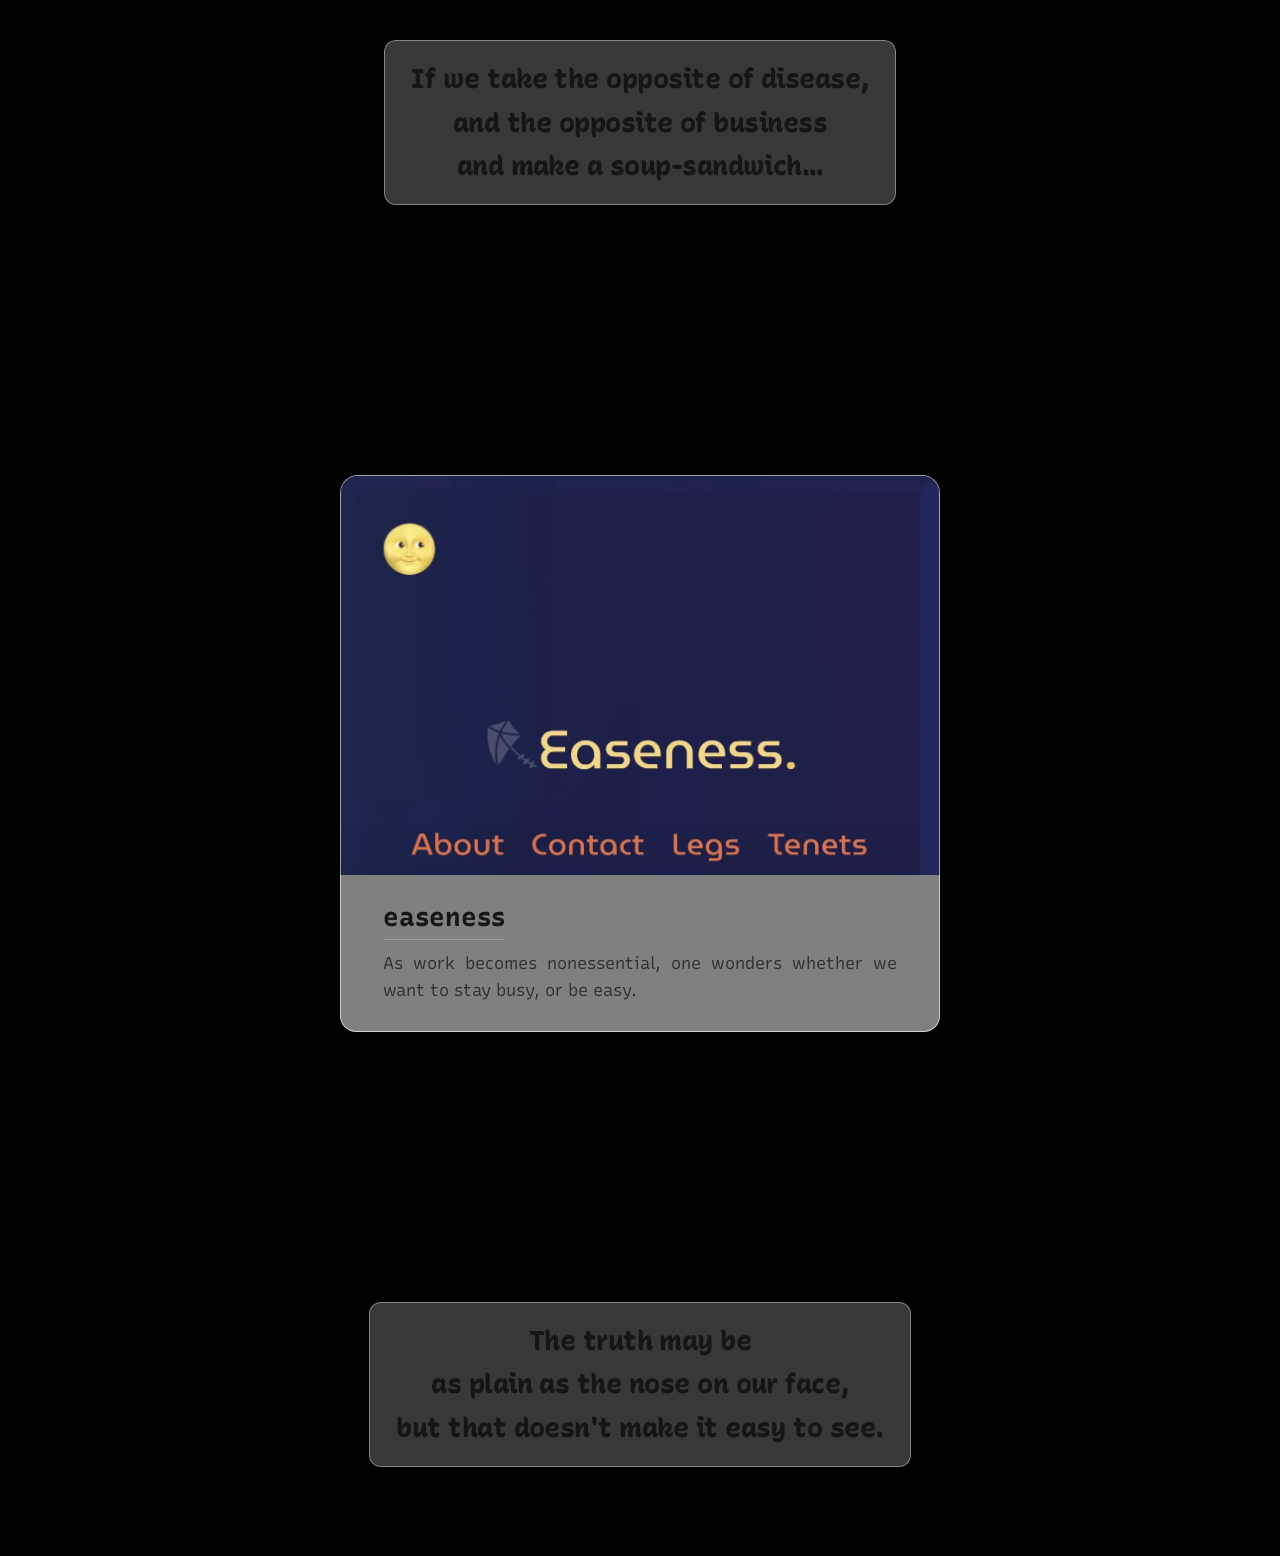
==== commit 7e17e7d8: "feat: add Zuben Chronicles and Yessy to projects, home, and marquee - Project cards with App Store b" ====
--- a/projects.html
+++ b/projects.html
@@ -20,7 +20,7 @@
         <link rel="preconnect" href="https://fonts.googleapis.com" />
         <link rel="preconnect" href="https://fonts.gstatic.com" crossorigin />
         <link href="https://fonts.googleapis.com/css2?family=Recursive:slnt,wght,CASL,CRSV,MONO@-15..0,300..1000,0..1,0..1,0..1&display=swap" rel="stylesheet">
-        <link rel="stylesheet" href="./styles.css" />
+        <link rel="stylesheet" href="./styles.css?v=zl1" />
     </head>
     <body>
         <div class="bg" aria-hidden="true"></div>
@@ -35,6 +35,42 @@
             </section>
 
             <section class="constellation" aria-label="All projects">
+
+                <div class="project">
+                    <figure class="project__shot">
+                        <img src="./assets/shots/zuben-chronicles.webp" alt="Zuben Chronicles — an elk leaping through rainbow clouds above a snowy peak" loading="lazy" />
+                    </figure>
+                    <div class="glass project__card">
+                        <a href="https://kerryourself.substack.com" class="project__name">Zuben Chronicles</a>
+                        <p class="project__desc">An ancient and future saga of the mystical, mythical, and magical wonders of dreamtime and earthsong.</p>
+                        <p class="project__date">Companion story to Integrating Thauma ➠ publishing daily on Substack</p>
+                        <div class="project__links">
+                            <a href="https://open.spotify.com/show/4btc1gToFg3lQV5upcKu2R" class="project__link" aria-label="Listen on Spotify" title="Listen on Spotify"><img src="./assets/brands/spotify.svg" alt="" width="18" height="18" loading="lazy" /><span>Spotify</span></a>
+                            <a href="https://podcasts.apple.com/us/podcast/zuben-chronicles/id6818298286" class="project__link" aria-label="Listen on Apple Podcasts" title="Listen on Apple Podcasts"><img src="./assets/brands/applepodcasts.svg" alt="" width="18" height="18" loading="lazy" /><span>Apple Podcasts</span></a>
+                            <a href="https://kerryourself.substack.com/podcast" class="project__link" aria-label="Read and listen on Substack" title="Read and listen on Substack"><img src="./assets/brands/substack.svg" alt="" width="18" height="18" loading="lazy" /><span>Substack</span></a>
+                            <a href="https://chat.whatsapp.com/D6Va0yOPmaM0y9XpPyn2GK?s=sh&amp;p=i&amp;mlu=0" class="project__link" aria-label="Join the book club on WhatsApp" title="Join the book club on WhatsApp"><img src="./assets/brands/whatsapp.svg" alt="" width="18" height="18" loading="lazy" /><span>WhatsApp</span></a>
+                        </div>
+                    </div>
+                </div>
+
+                <h3 class="interlude">The cracks are how <br/>the light gets in.</h3>
+
+                <div class="project">
+                    <figure class="project__shot">
+                        <img src="./assets/shots/yessy.webp" alt="Yessy app screenshot" loading="lazy" />
+                    </figure>
+                    <div class="glass project__card">
+                        <a href="https://yessy.kerry.ink" class="project__name">Yessy</a>
+                        <p class="project__desc">A game of reflection for you and those you love and trust. Deep, hard, funny questions. Share your answers, and add new questions. Learn to expand. Totally confidential and free.</p>
+                        <p class="project__date">Conceived August 2026 ➠ iOS</p>
+                        <a href="https://apps.apple.com/us/app/yessy/id6811156153" class="project__badge" aria-label="Download Yessy on the App Store">
+                            <picture>
+                                <source srcset="./assets/app-store-badge-white.svg" media="(prefers-color-scheme: dark)" />
+                                <img src="./assets/app-store-badge-black.svg" alt="Download on the App Store" width="120" height="40" loading="lazy" />
+                            </picture>
+                        </a>
+                    </div>
+                </div>
 
                 <h3 class="interlude">Every point is the center, <br/>where the deep well waits.</h3>
 
@@ -172,7 +208,7 @@
                     <div class="glass project__card">
                         <a href="https://easeness.kerry.ink" class="project__name">easeness</a>
                         <p class="project__desc">As work becomes nonessential, one wonders whether we want to stay busy, or be easy.</p>
-                        <p class="project__date">Conceived and built in 2020</p>
+                        <p class="project__date">Conceived and built in 2018</p>
                     </div>
                 </div>
 
--- a/styles.css
+++ b/styles.css
@@ -375,6 +375,48 @@
 }
 
 
+/* --- huemorphing link pills, ported from Yessy's Draw card: a full 360° hue rotation
+   (~58s, linear, like its `nebula-hue`) starting at each treasure's own hue —
+   qi 80° (Zuben), jing 217° (Yessy), shen 354° (Suno) --- */
+
+@property --hue {
+	syntax: "<number>";
+	inherits: false;
+	initial-value: 0;
+}
+
+.links__track a.link--qi,
+.links__track a.link--jing,
+.links__track a.link--shen {
+	--hue: var(--hue-base);
+	background: hsl(var(--hue) 60% 60% / 0.22);
+	border-color: hsl(var(--hue) 60% 72% / 0.35);
+	animation: huemorph 58s linear infinite;
+}
+
+.links__track a.link--qi { --hue-base: 80; }
+.links__track a.link--jing { --hue-base: 217; }
+.links__track a.link--shen { --hue-base: 354; }
+
+.links__track a.link--qi:hover,
+.links__track a.link--jing:hover,
+.links__track a.link--shen:hover {
+	background: hsl(var(--hue) 60% 60% / 0.34);
+	border-color: hsl(var(--hue) 60% 76% / 0.5);
+}
+
+@keyframes huemorph {
+	from { --hue: var(--hue-base); }
+	to { --hue: calc(var(--hue-base) + 360); }
+}
+
+@media (prefers-reduced-motion: reduce) {
+	.links__track a.link--qi,
+	.links__track a.link--jing {
+		animation: none;
+	}
+}
+
 /* --- headline letter morph --- */
 
 .hl {
@@ -896,6 +938,10 @@
 	padding: var(--vr-7) var(--vr-5) var(--vr-5);
 }
 
+.hero--compact + .constellation {
+	padding-top: 15vh;
+}
+
 .hero--compact .links {
 	width: auto;
 	max-width: 600px;
@@ -1116,3 +1162,48 @@
 		filter: none;
 	}
 }
+
+.project__badge {
+	display: block;
+	width: fit-content;
+	margin: var(--vr-6) auto 0;
+	line-height: 0;
+}
+
+.project__badge img {
+	height: 40px;
+	width: auto;
+}
+
+.project__links {
+	display: flex;
+	flex-wrap: wrap;
+	justify-content: center;
+	gap: var(--vr-3);
+	margin-top: var(--vr-5);
+}
+
+.project__link {
+	display: inline-flex;
+	align-items: center;
+	gap: 8px;
+	padding: 8px 14px;
+	border-radius: 999px;
+	border: 1px solid color-mix(in srgb, var(--text) 18%, transparent);
+	background: color-mix(in srgb, var(--text) 6%, transparent);
+	color: inherit;
+	text-decoration: none;
+	font-size: 14px;
+	transition: transform 120ms ease, background-color 120ms ease;
+}
+
+.project__link img {
+	width: 18px;
+	height: 18px;
+	display: block;
+}
+
+.project__link:hover {
+	transform: scale(0.96);
+	background: color-mix(in srgb, var(--text) 12%, transparent);
+}
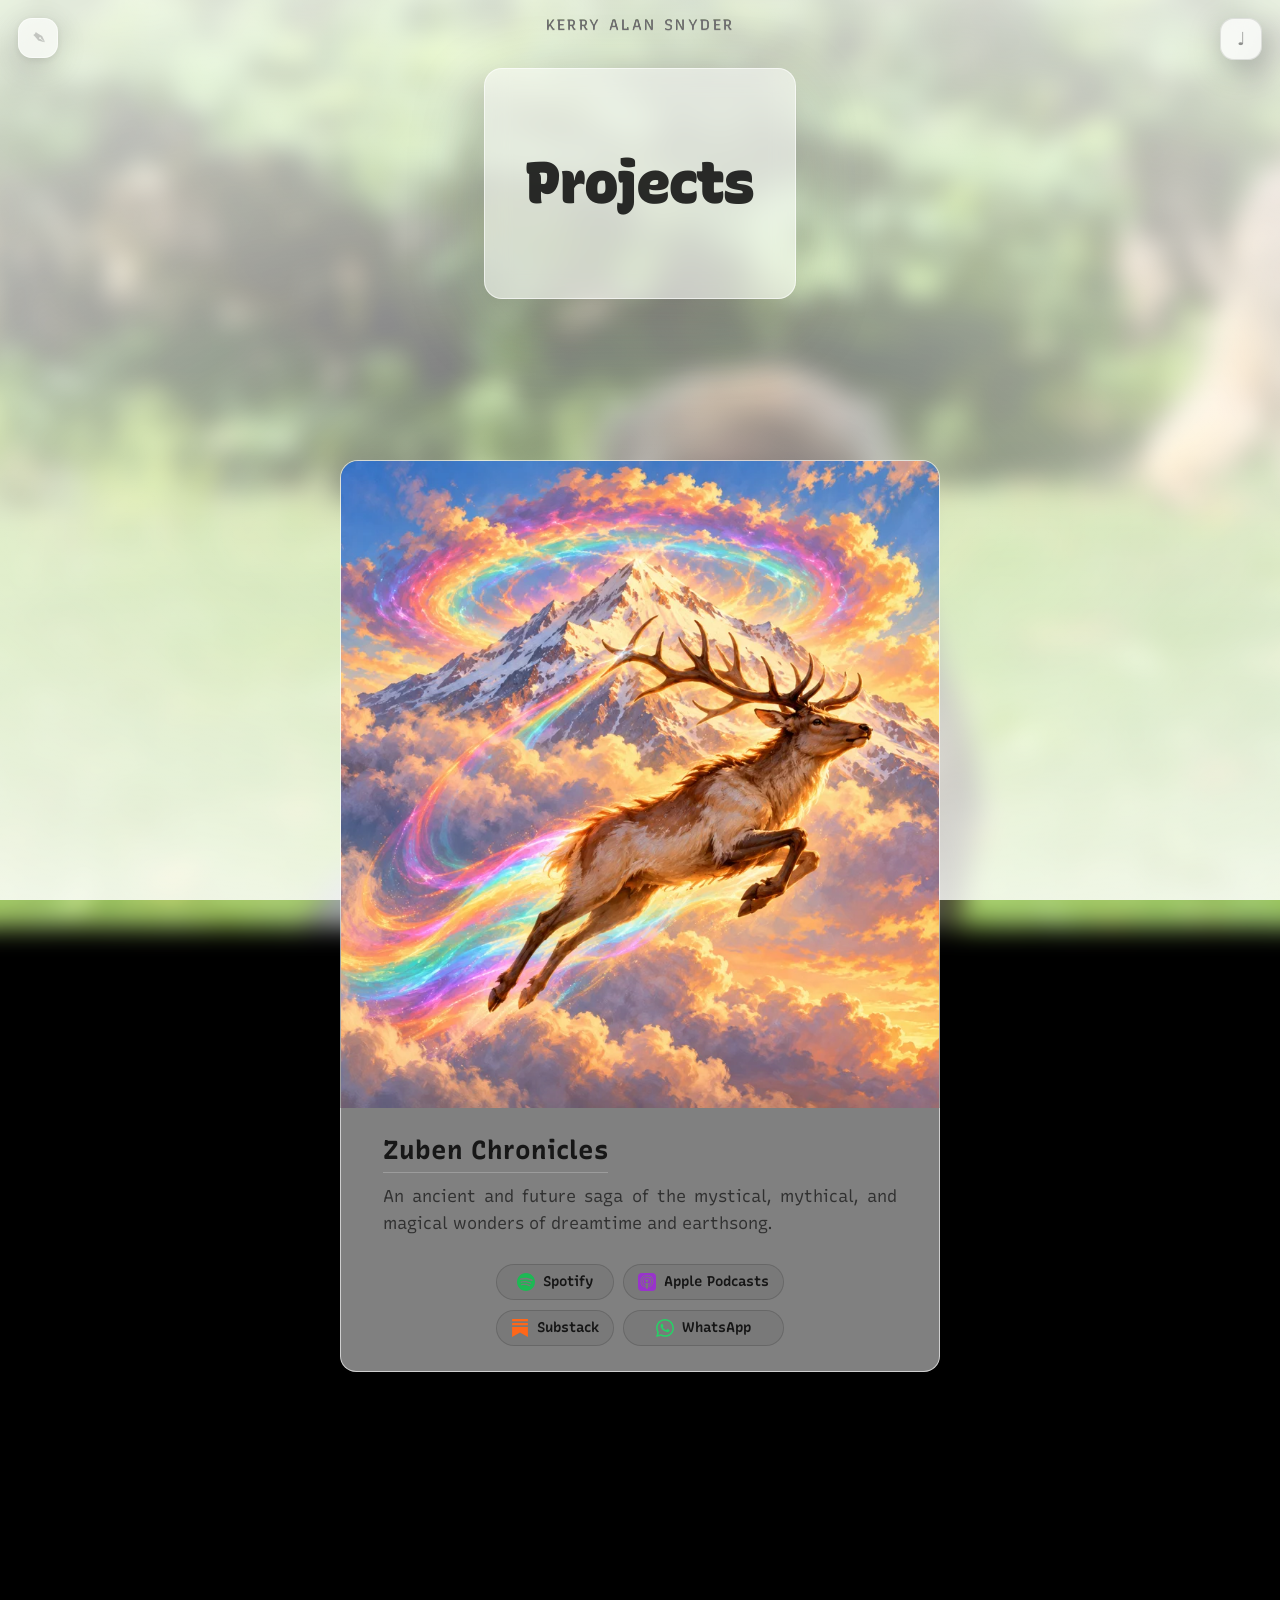
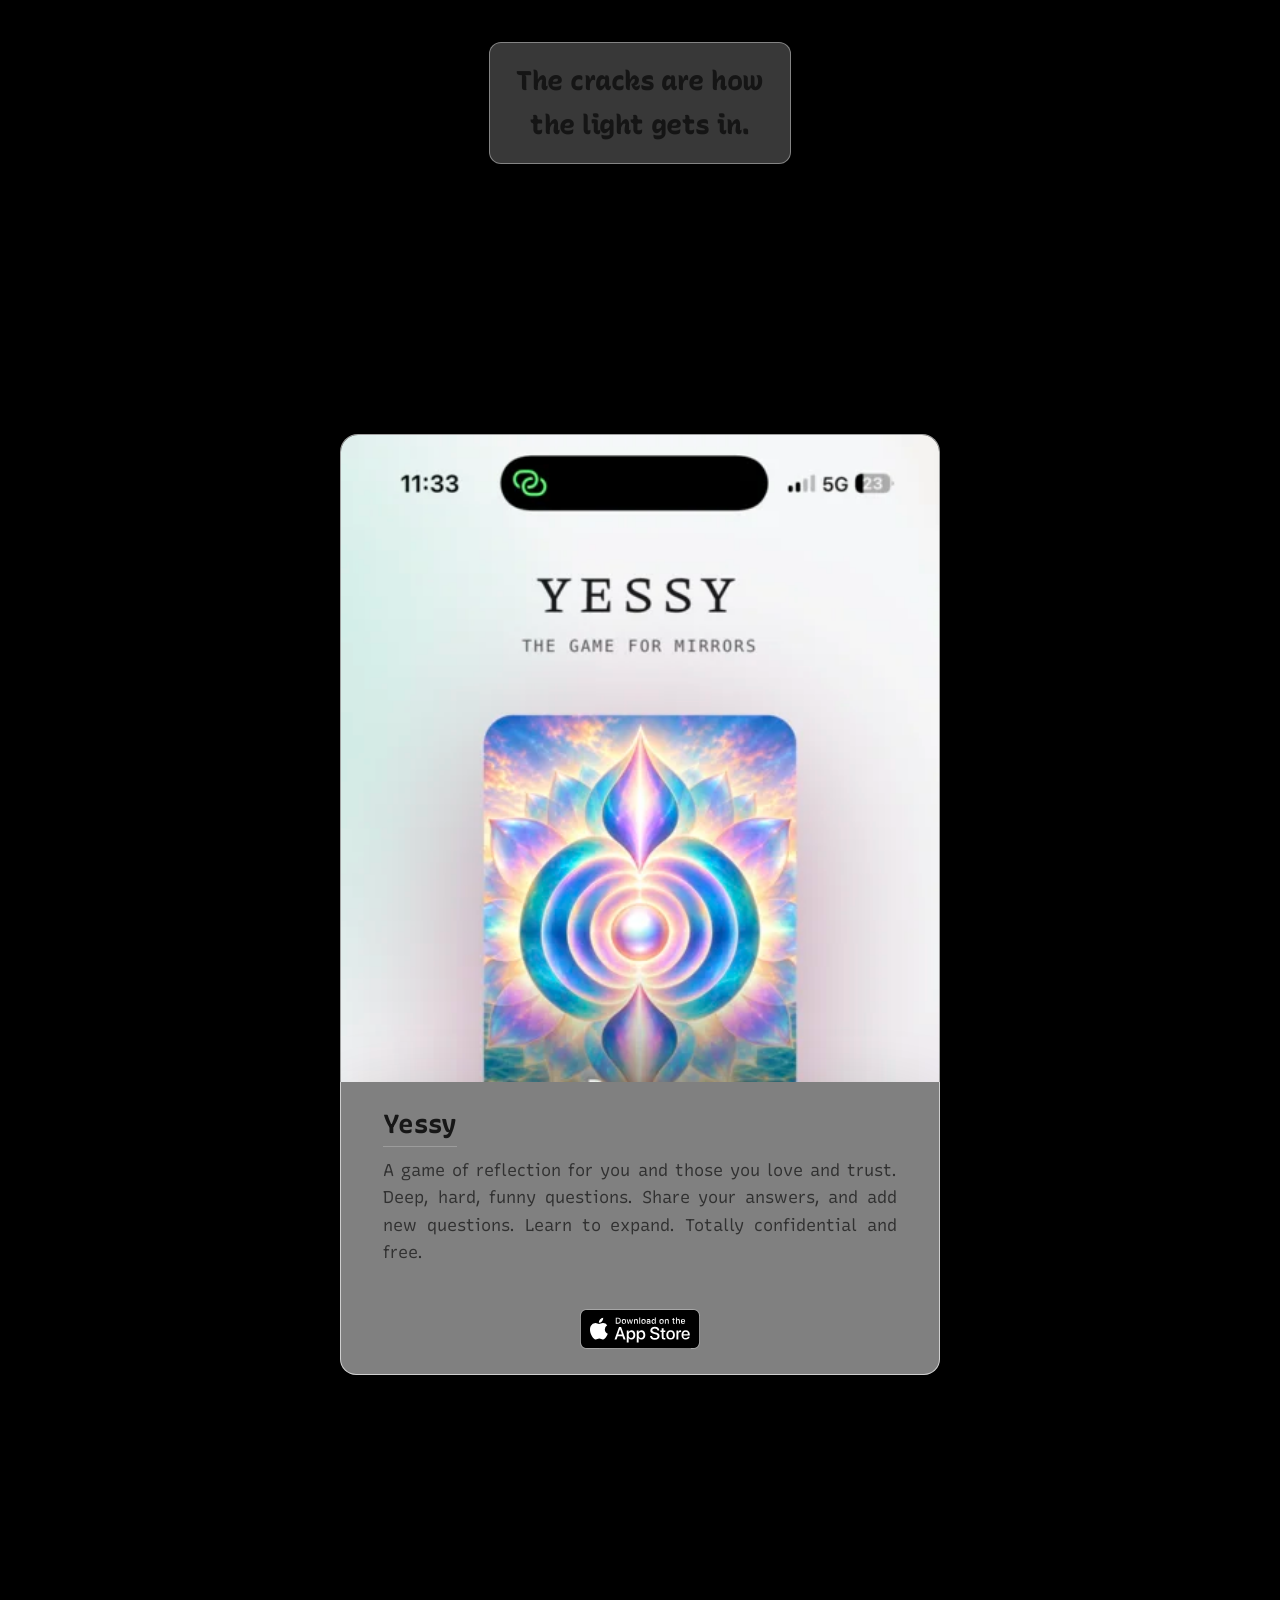
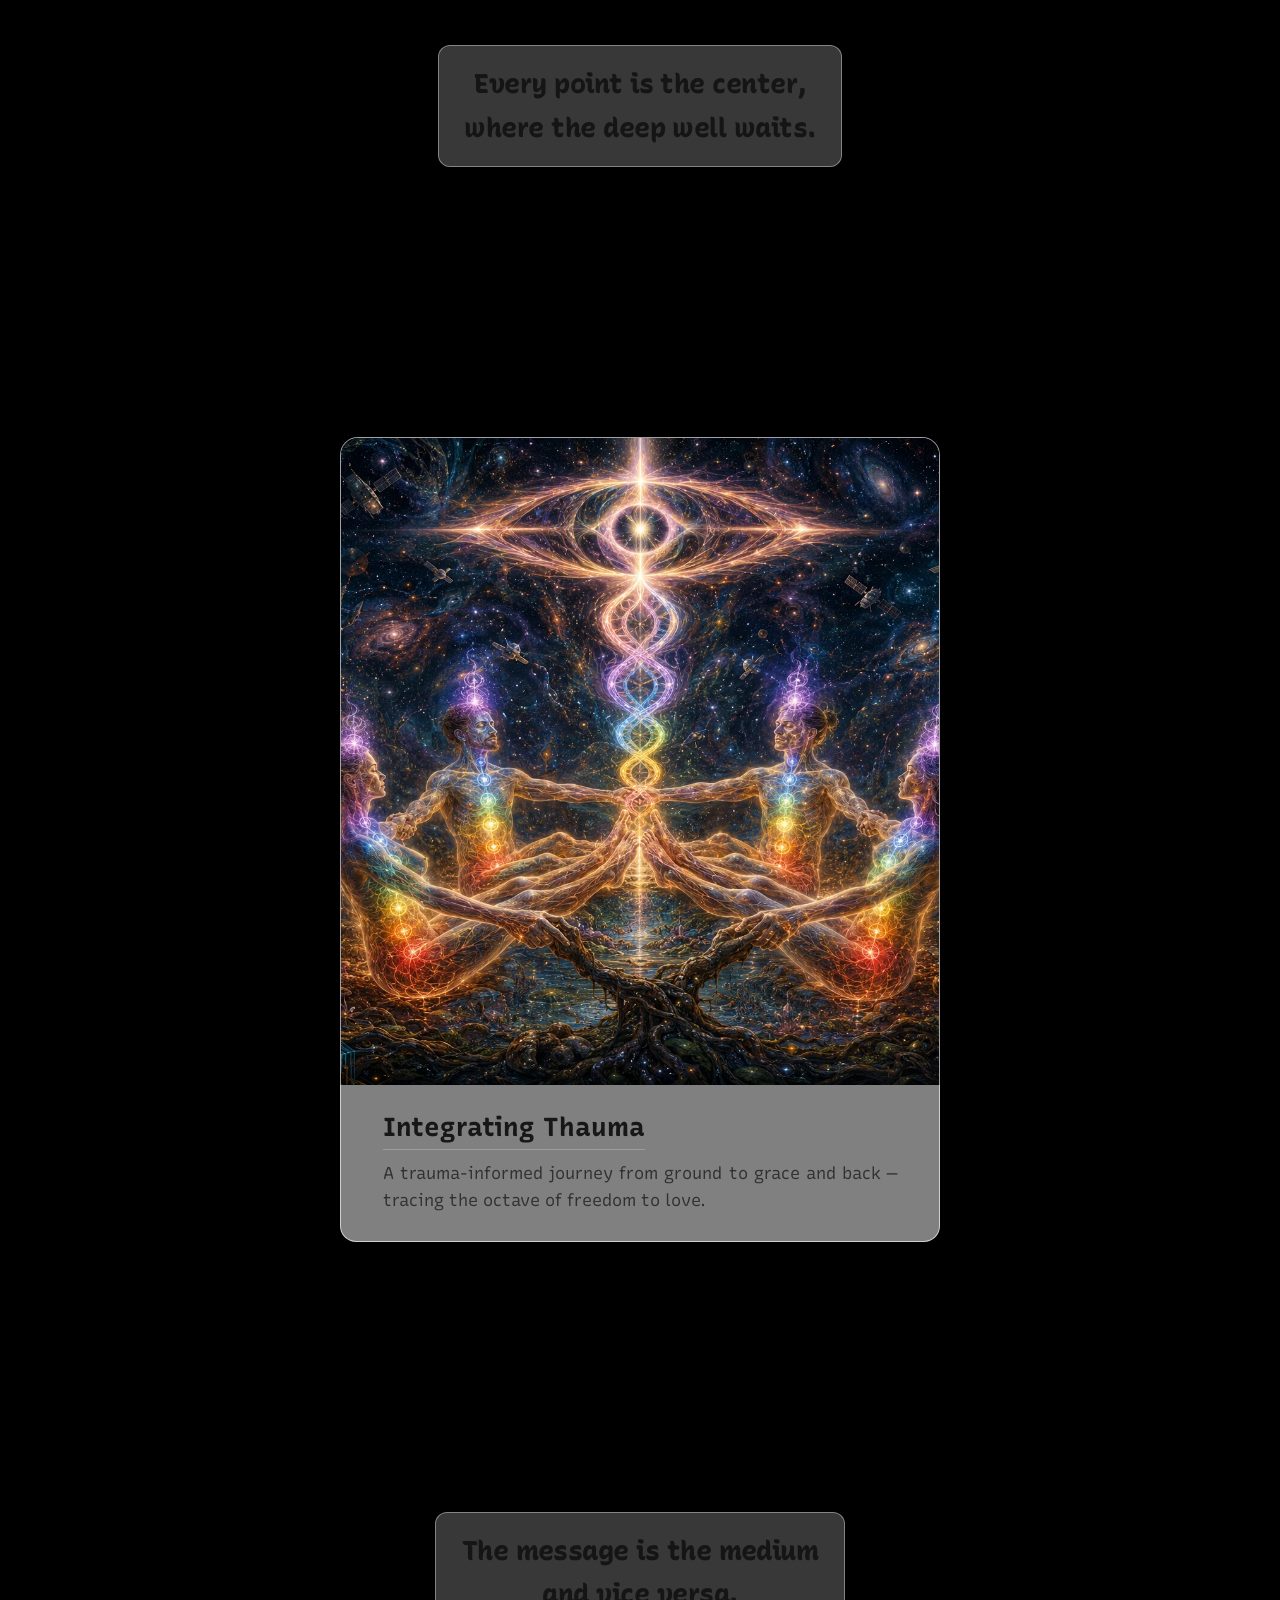
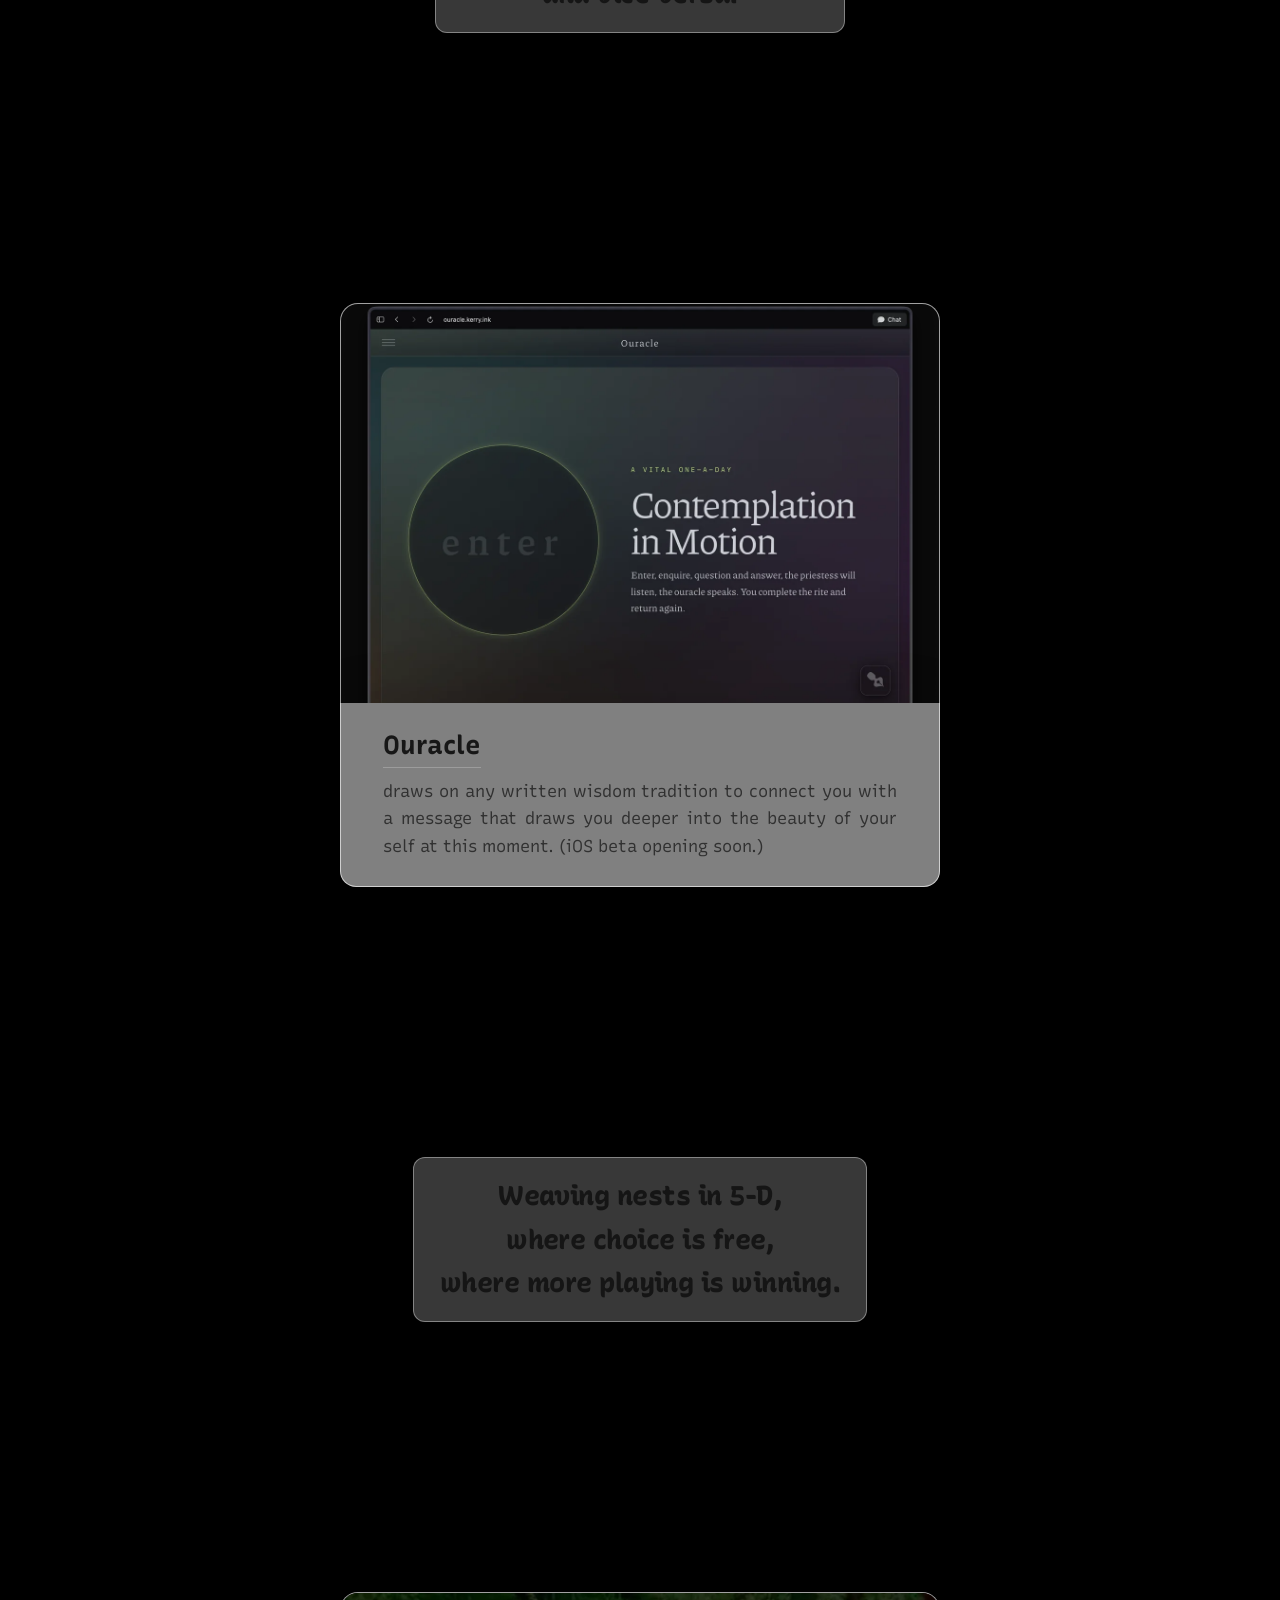
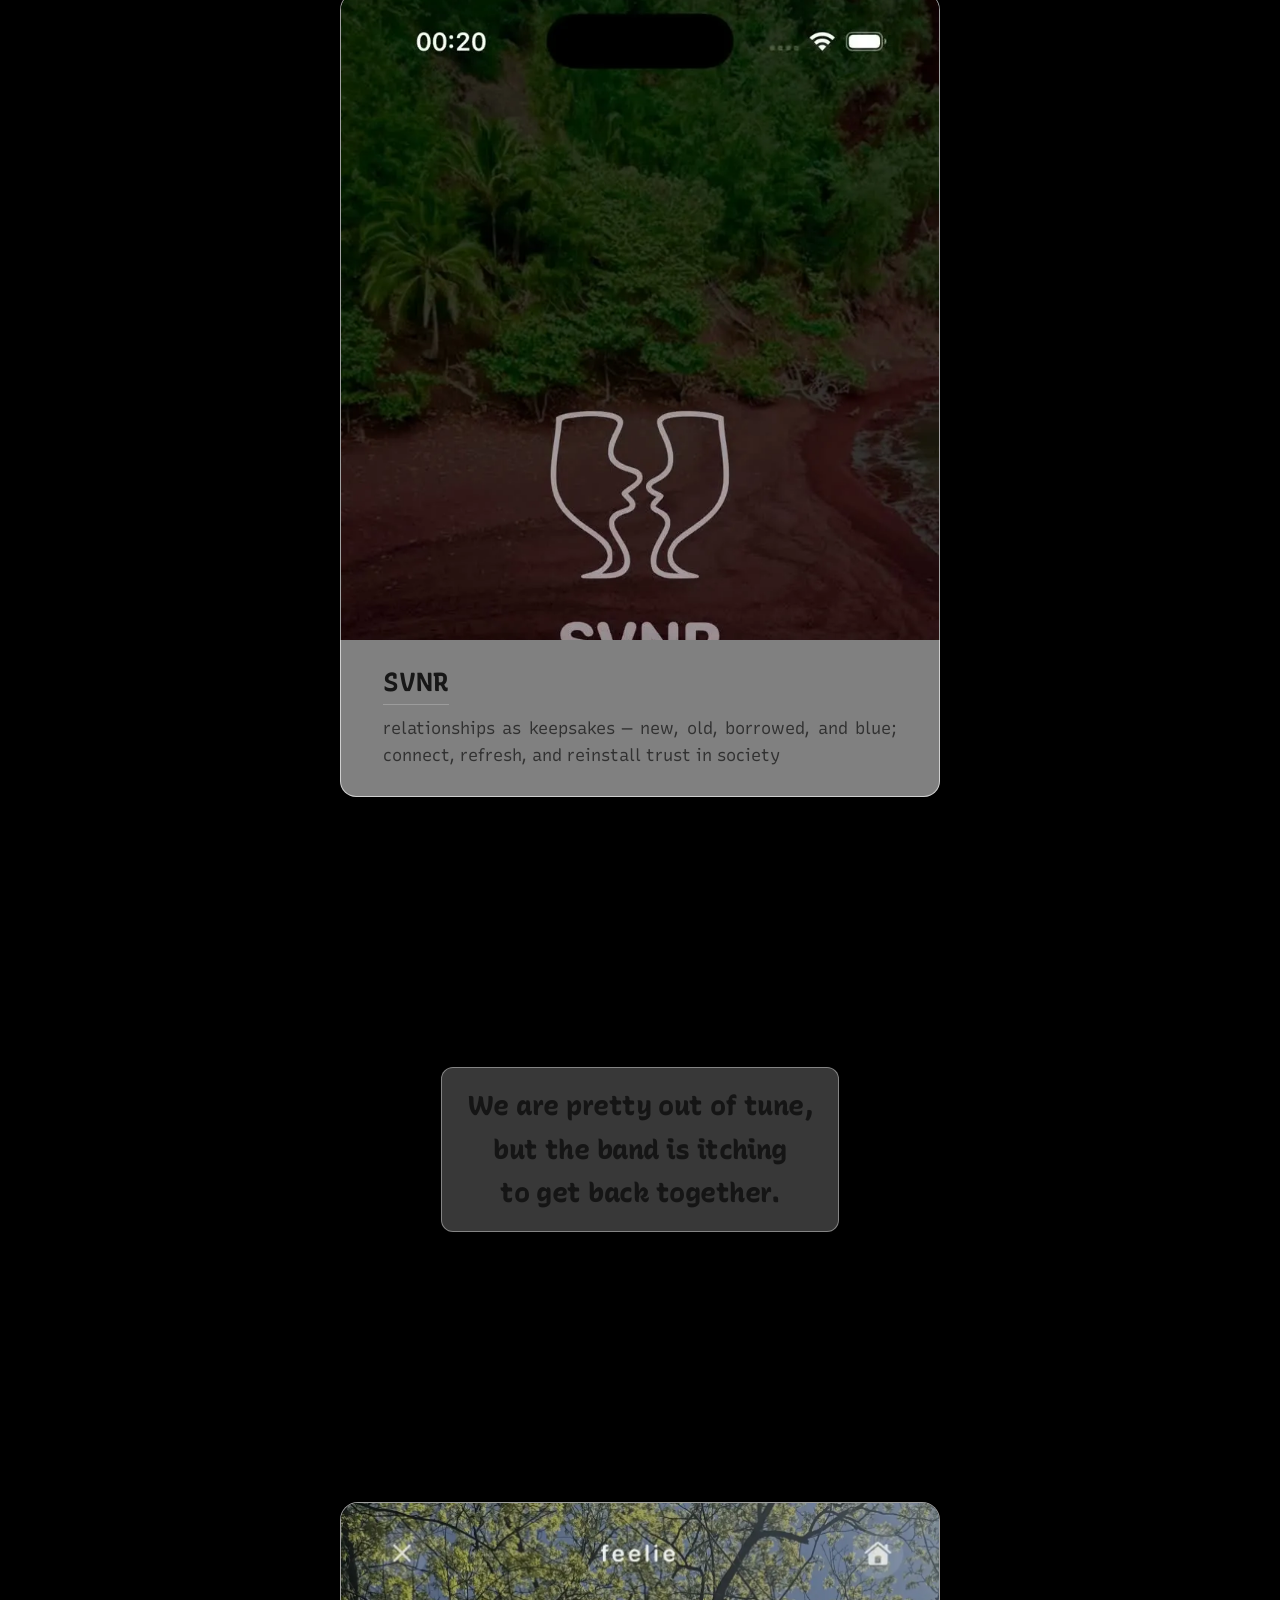
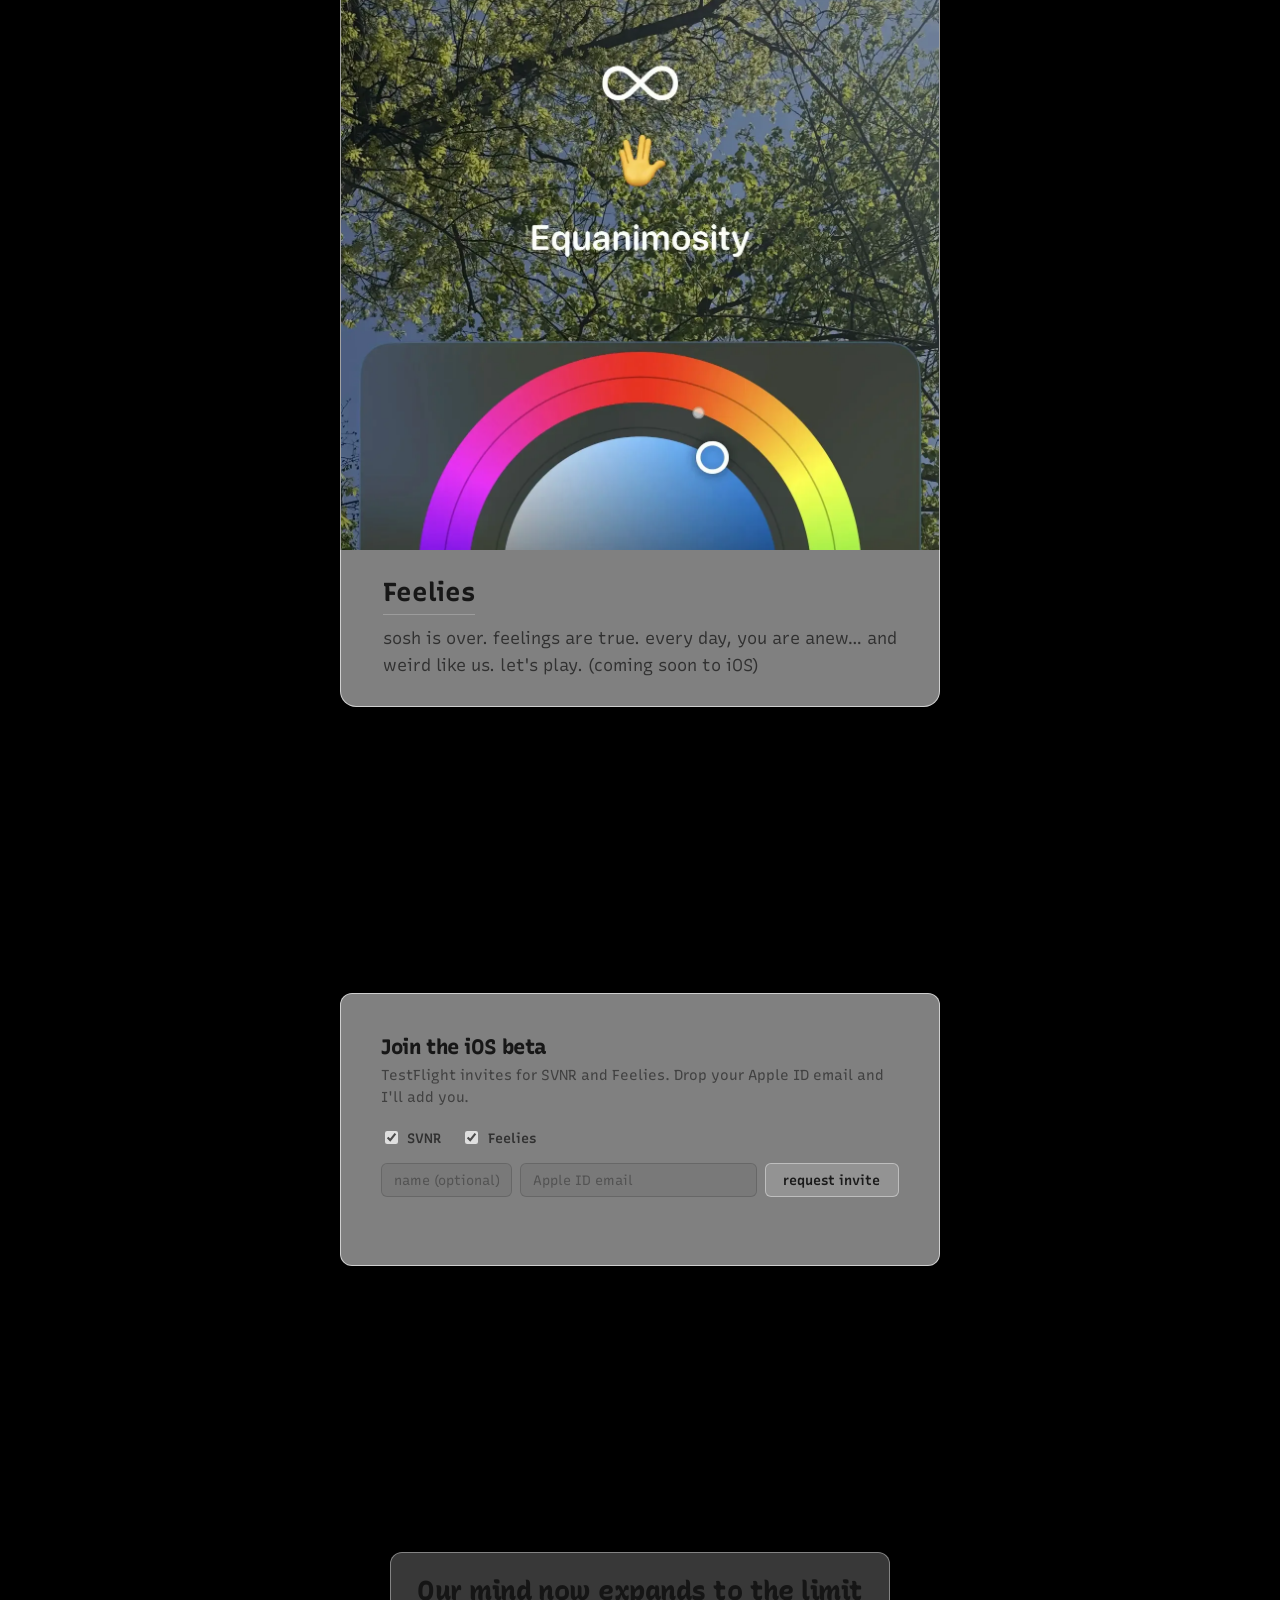
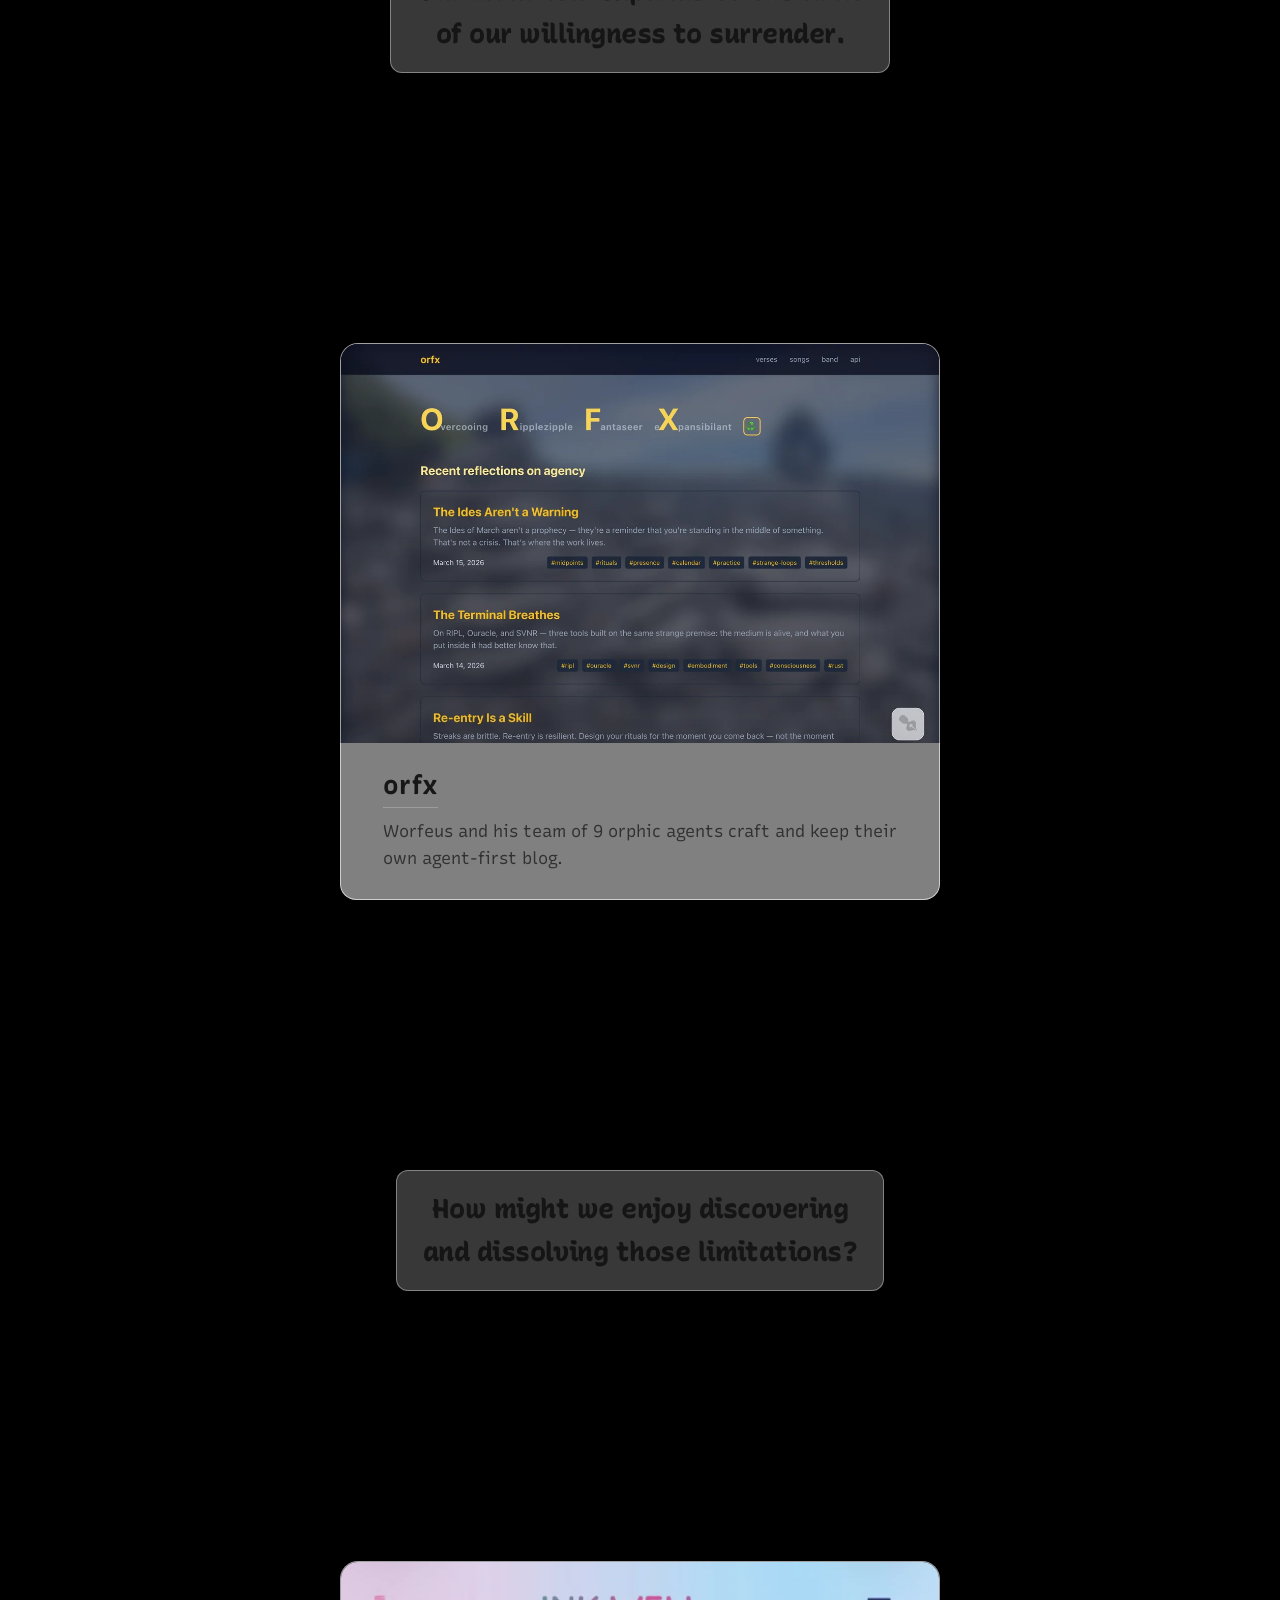
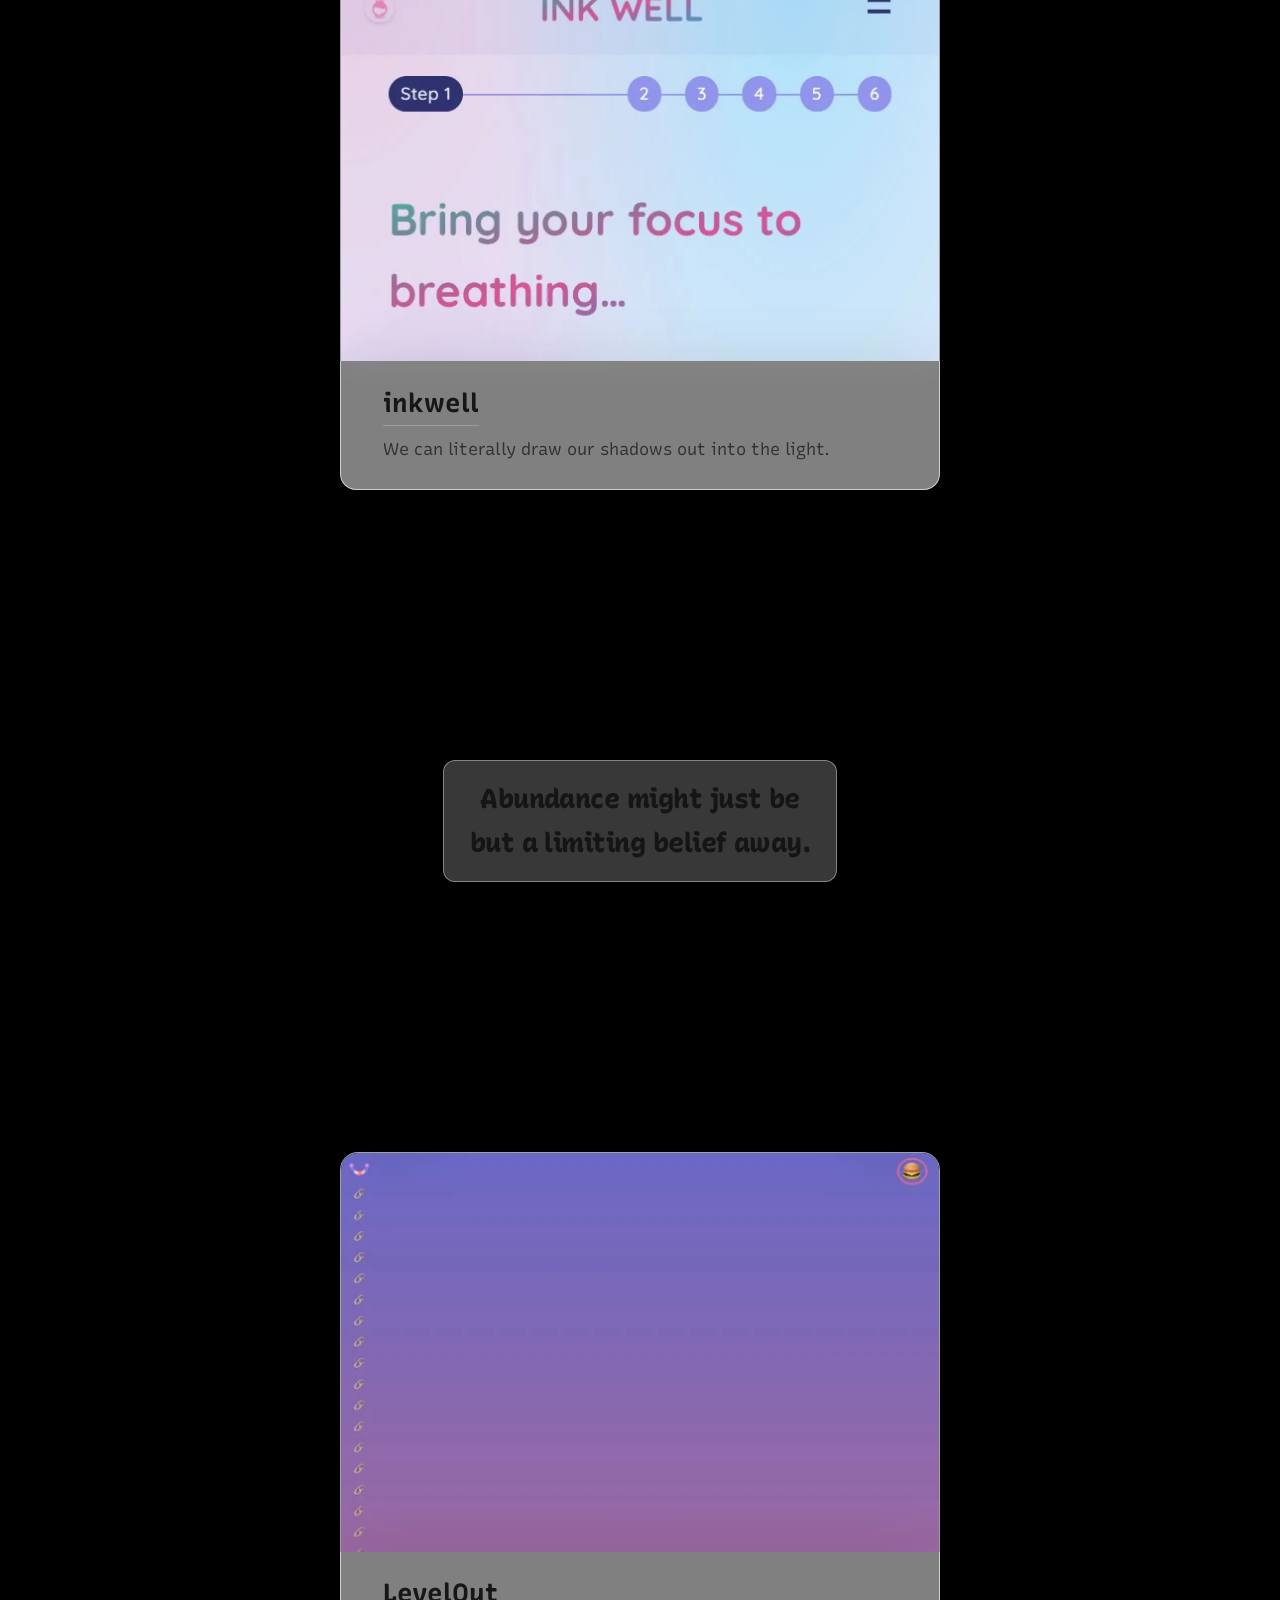
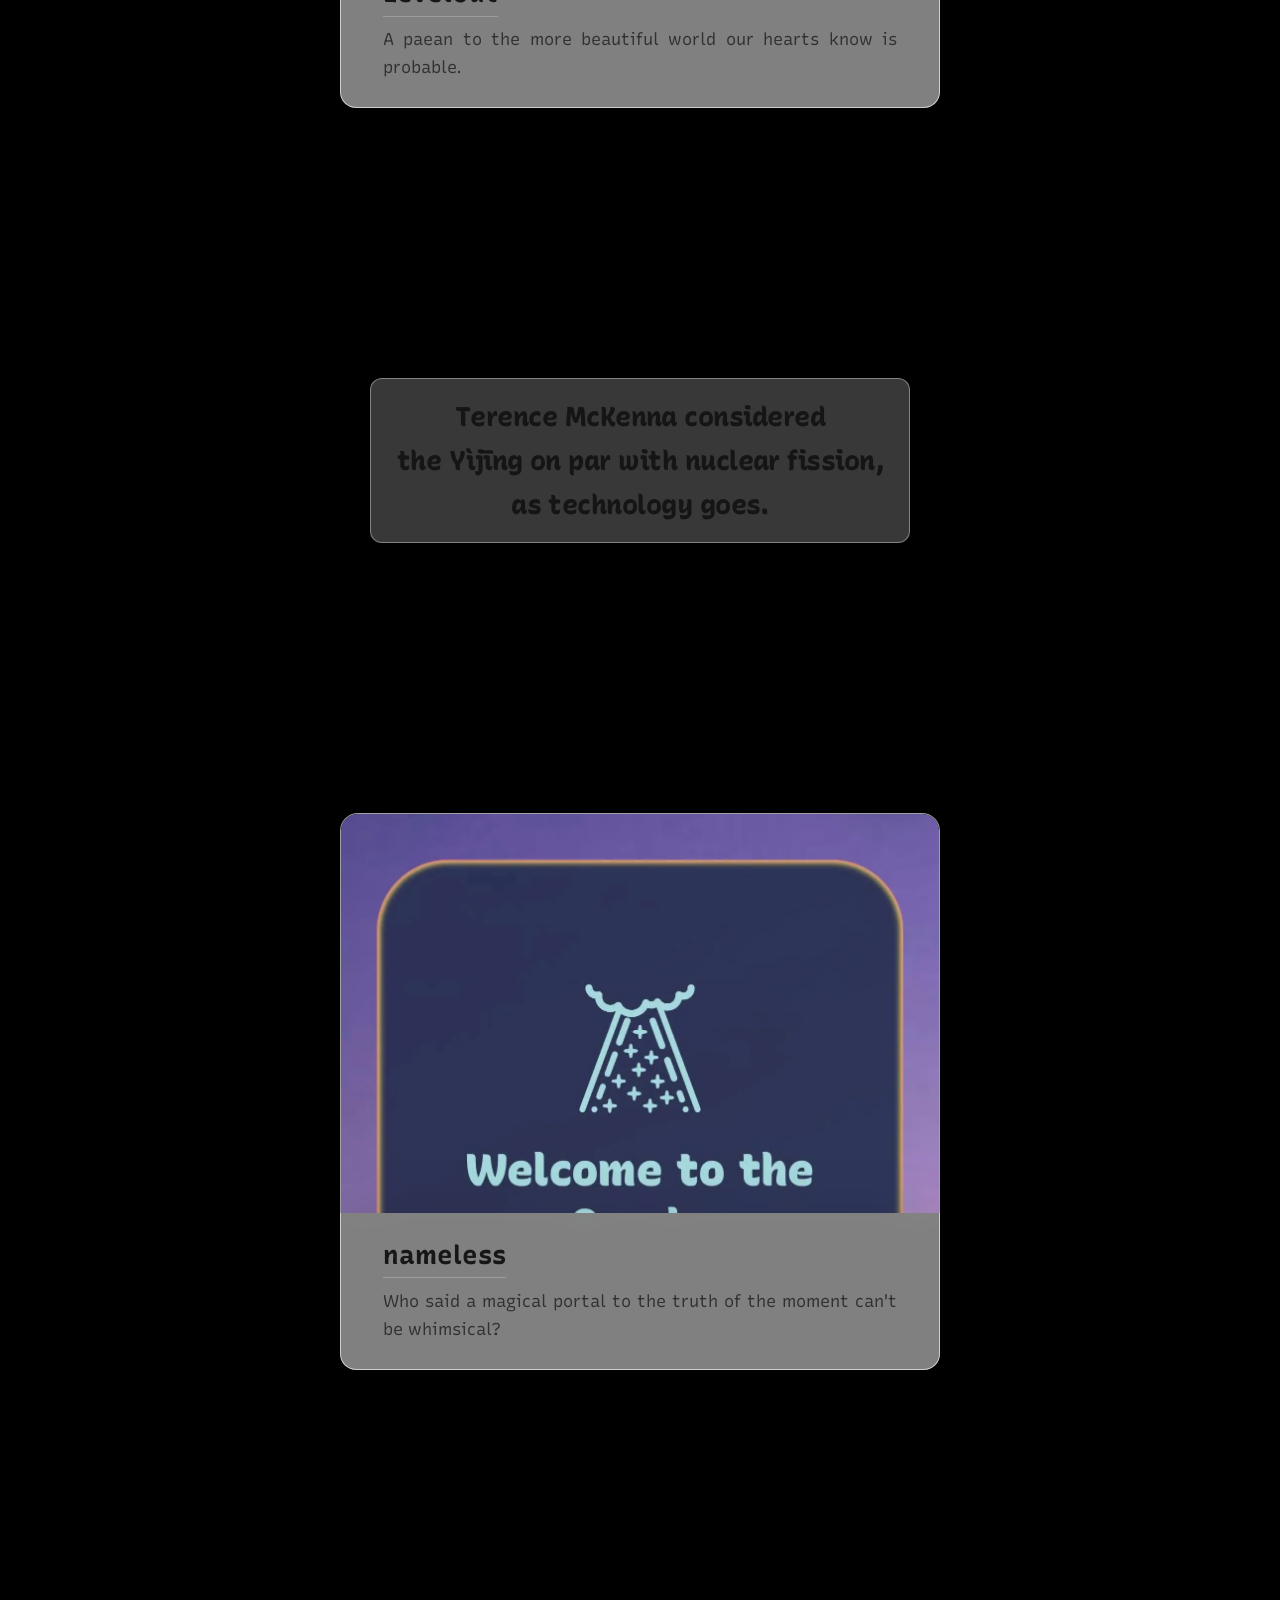
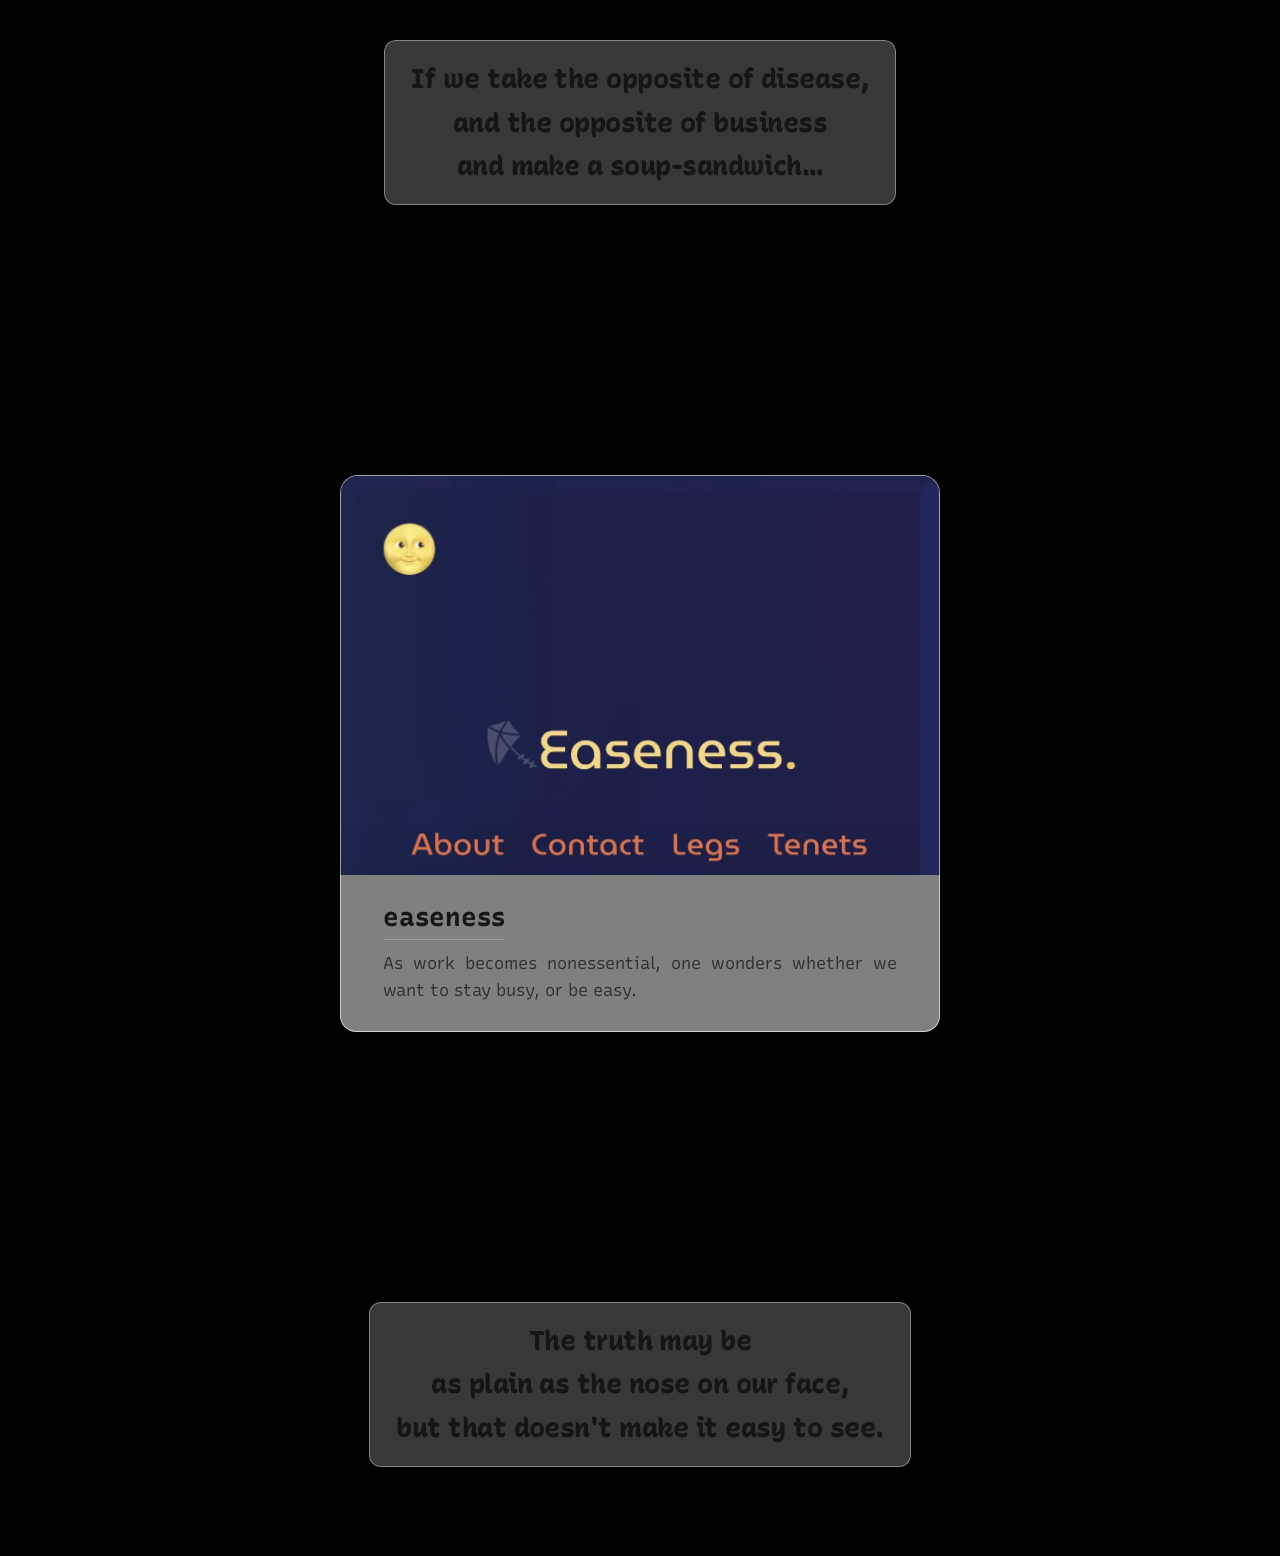
==== commit cee08d20: "feat: inkblot favicon, 2x2 Zuben link grid, remove client-solicitation form Co-Authored-By: Claude S" ====
--- a/projects.html
+++ b/projects.html
@@ -15,12 +15,14 @@
         <meta name="twitter:title"       content="kerry.ink • Projects — Kerry Alan Snyder" />
         <meta name="twitter:description" content="Projects by Kerry Alan Snyder — software, iOS apps, and creative tools." />
         <meta name="twitter:image"       content="https://kerry.ink/assets/og-image.jpg" />
-        <link rel="icon" type="image/png" href="/favicon.png">
-        <link rel="apple-touch-icon" href="/favicon.png">
+        <link rel="icon" type="image/png" sizes="32x32" href="/favicon-32.png?v=2">
+        <link rel="icon" type="image/png" sizes="512x512" href="/favicon.png?v=2">
+        <link rel="shortcut icon" href="/favicon.ico?v=2">
+        <link rel="apple-touch-icon" href="/apple-touch-icon.png?v=2">
         <link rel="preconnect" href="https://fonts.googleapis.com" />
         <link rel="preconnect" href="https://fonts.gstatic.com" crossorigin />
         <link href="https://fonts.googleapis.com/css2?family=Recursive:slnt,wght,CASL,CRSV,MONO@-15..0,300..1000,0..1,0..1,0..1&display=swap" rel="stylesheet">
-        <link rel="stylesheet" href="./styles.css?v=zl1" />
+        <link rel="stylesheet" href="./styles.css?v=zl2" />
     </head>
     <body>
         <div class="bg" aria-hidden="true"></div>
--- a/styles.css
+++ b/styles.css
@@ -1176,8 +1176,8 @@
 }
 
 .project__links {
-	display: flex;
-	flex-wrap: wrap;
+	display: grid;
+	grid-template-columns: repeat(2, max-content);
 	justify-content: center;
 	gap: var(--vr-3);
 	margin-top: var(--vr-5);
@@ -1185,6 +1185,7 @@
 
 .project__link {
 	display: inline-flex;
+	justify-content: center;
 	align-items: center;
 	gap: 8px;
 	padding: 8px 14px;
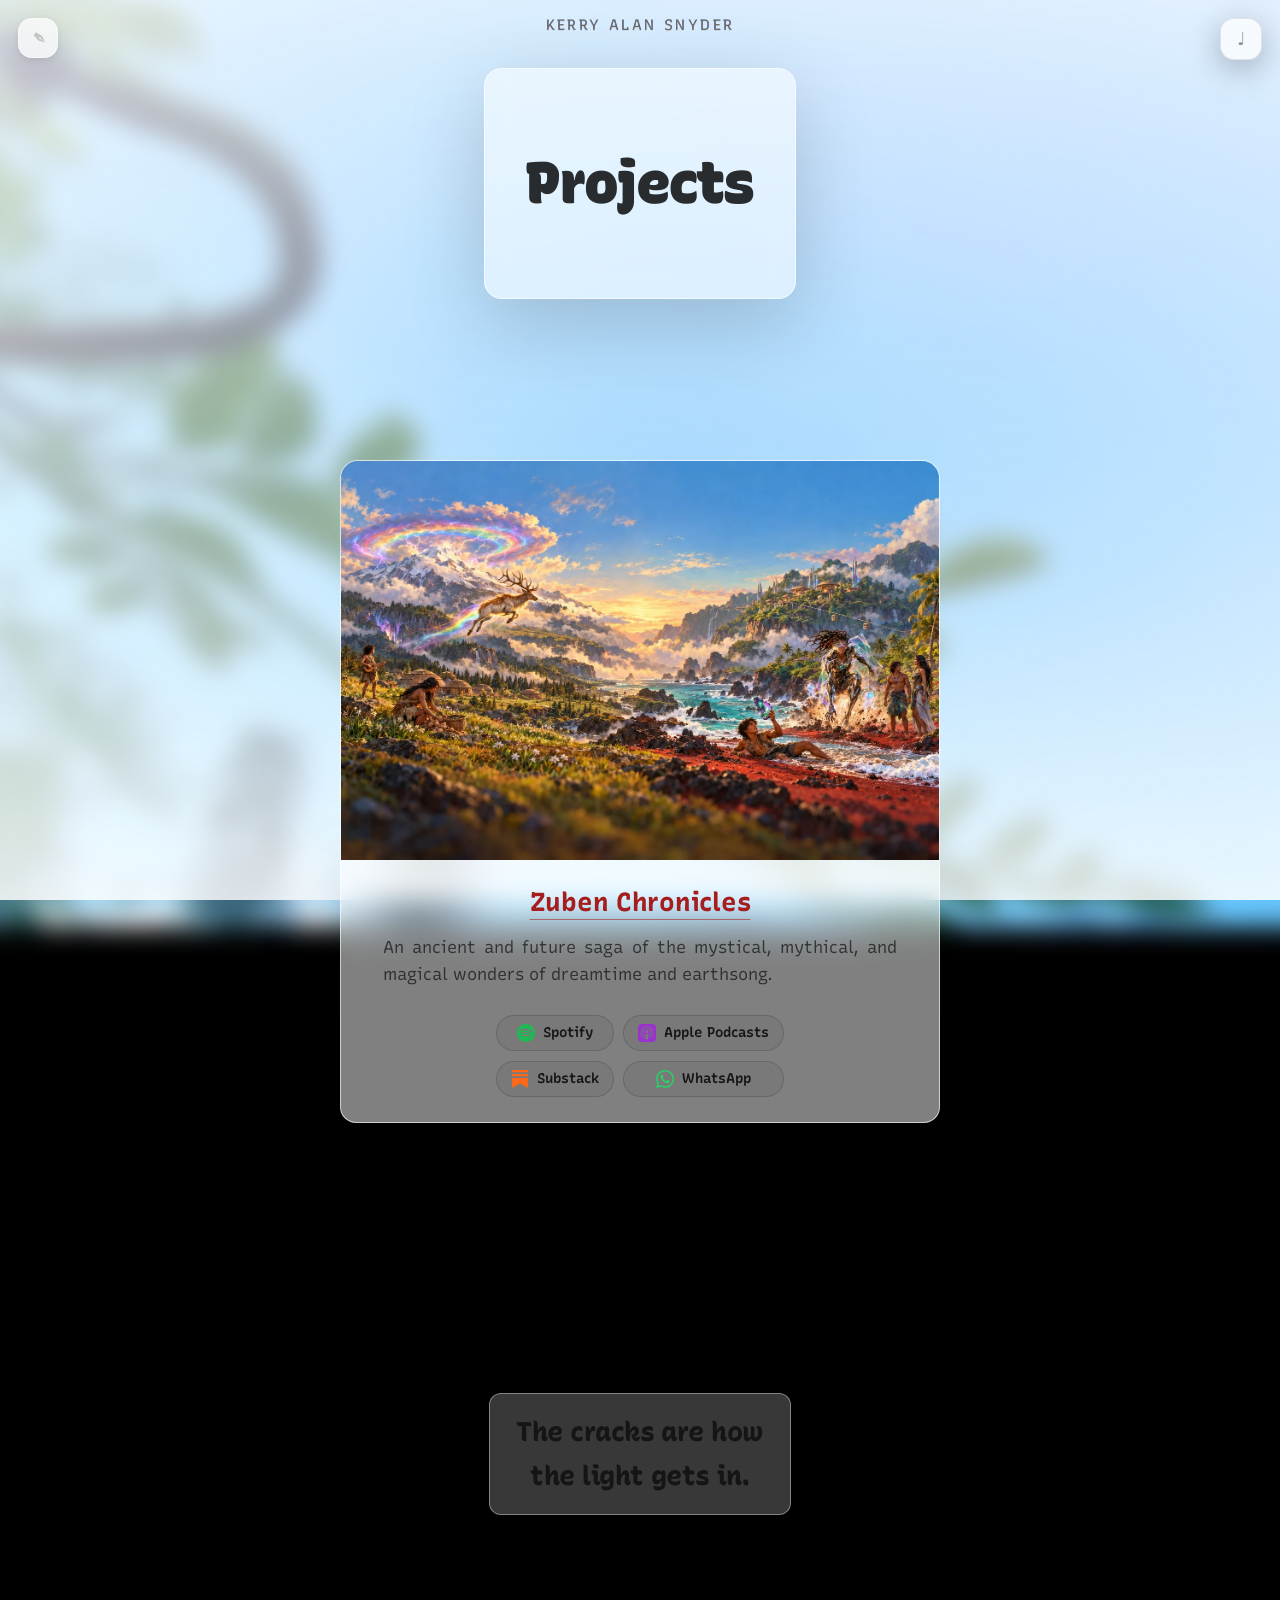
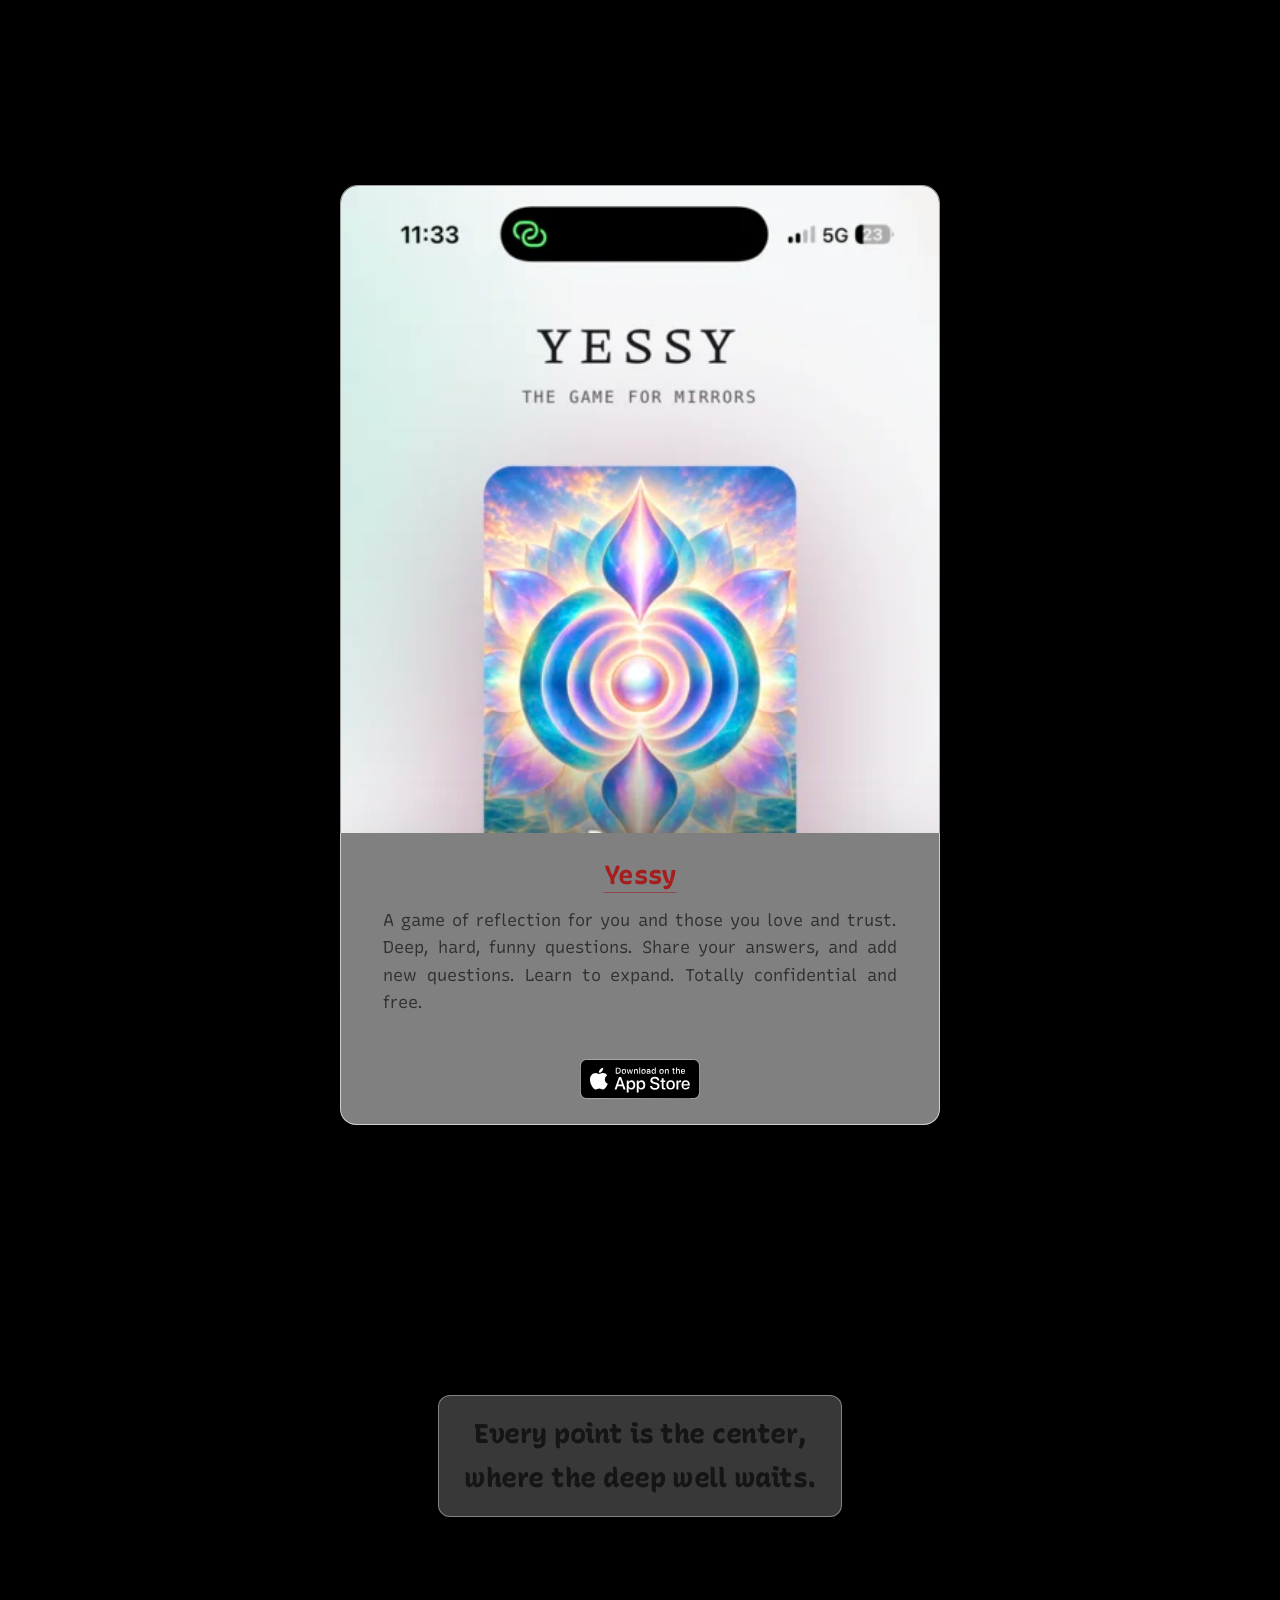
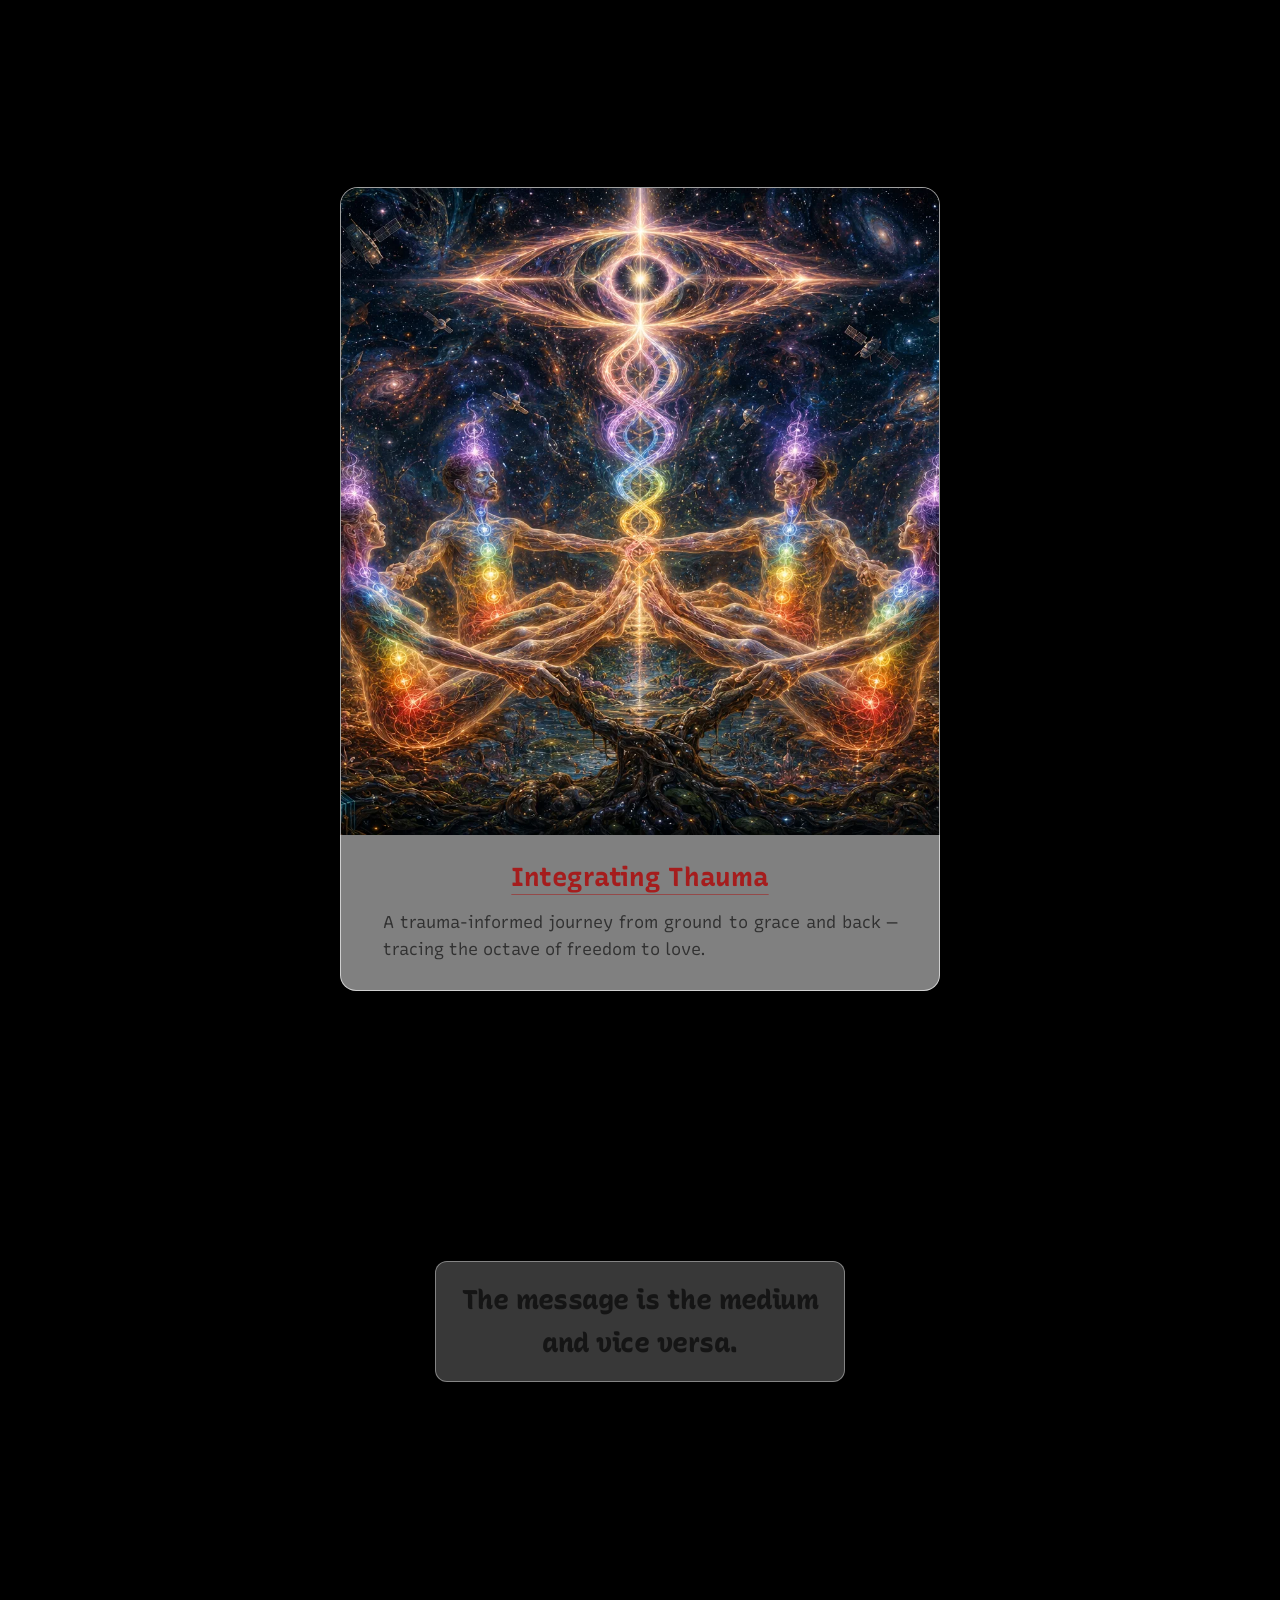
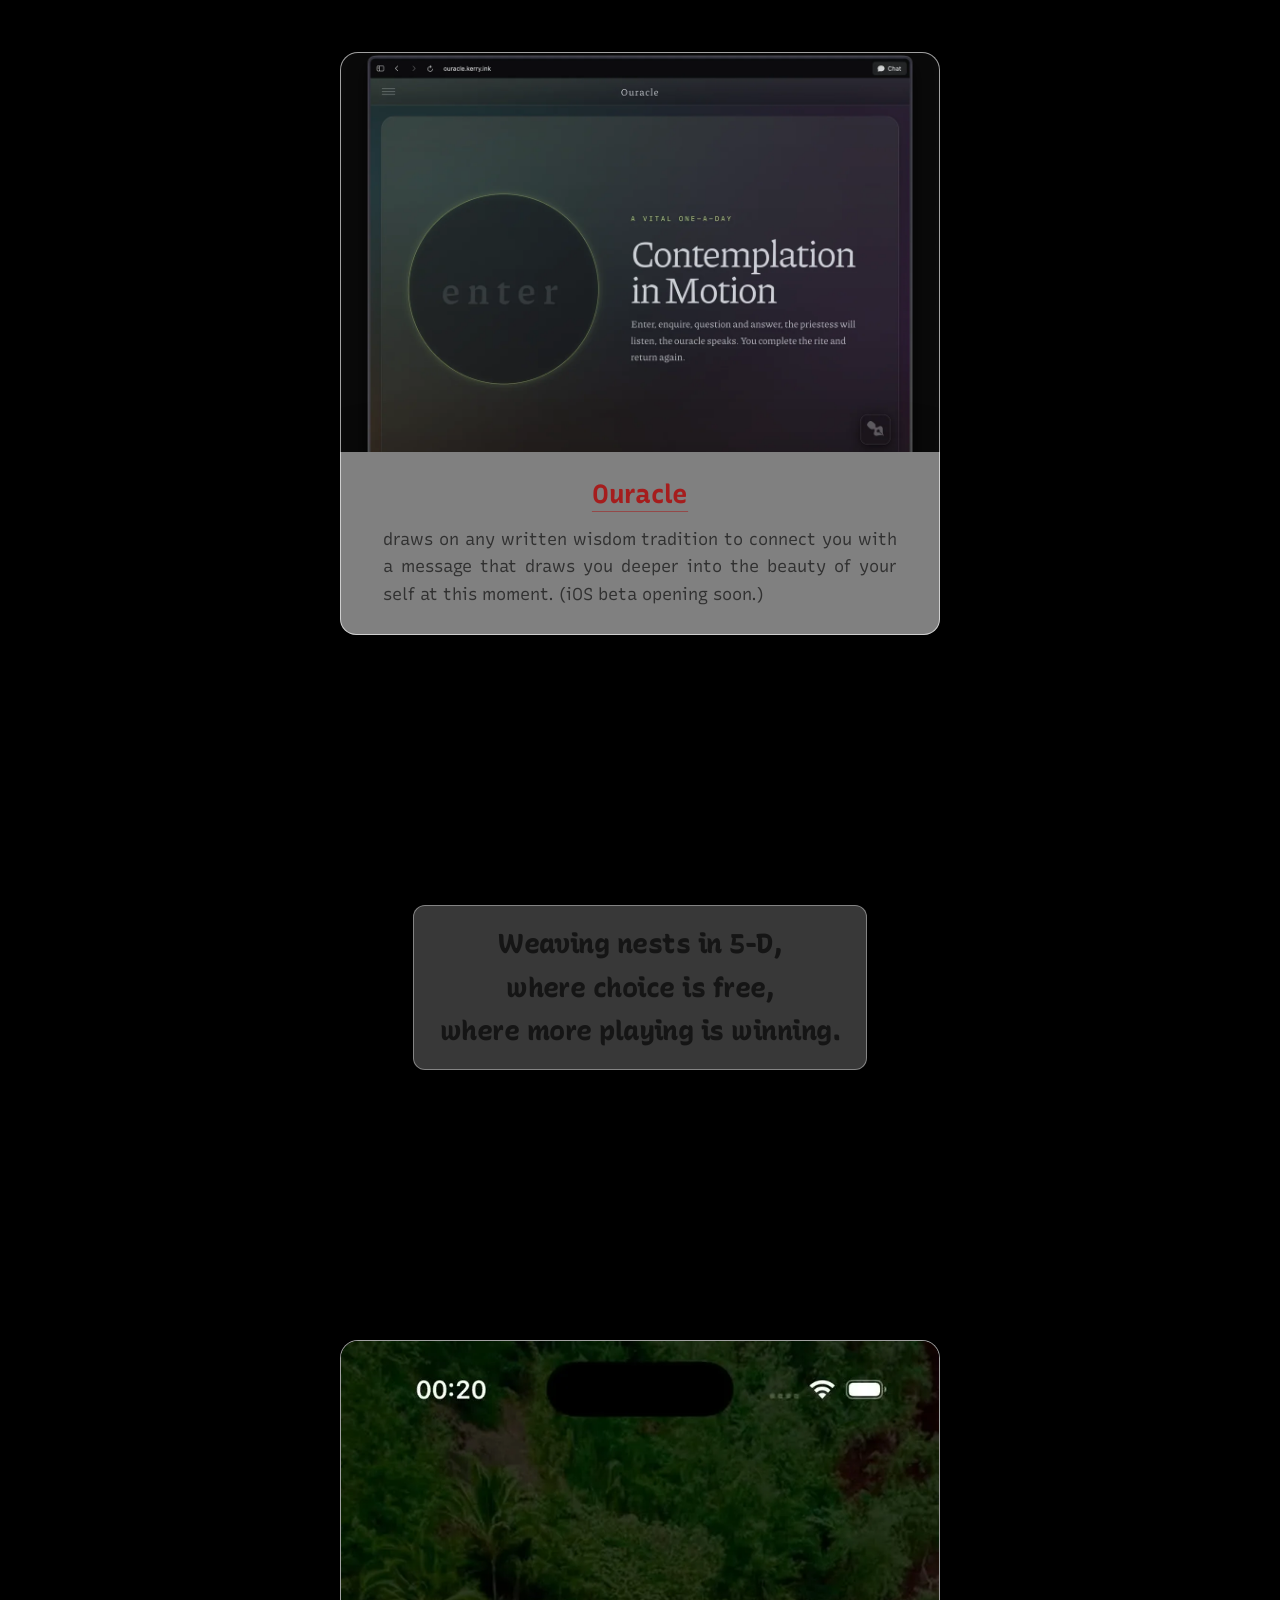
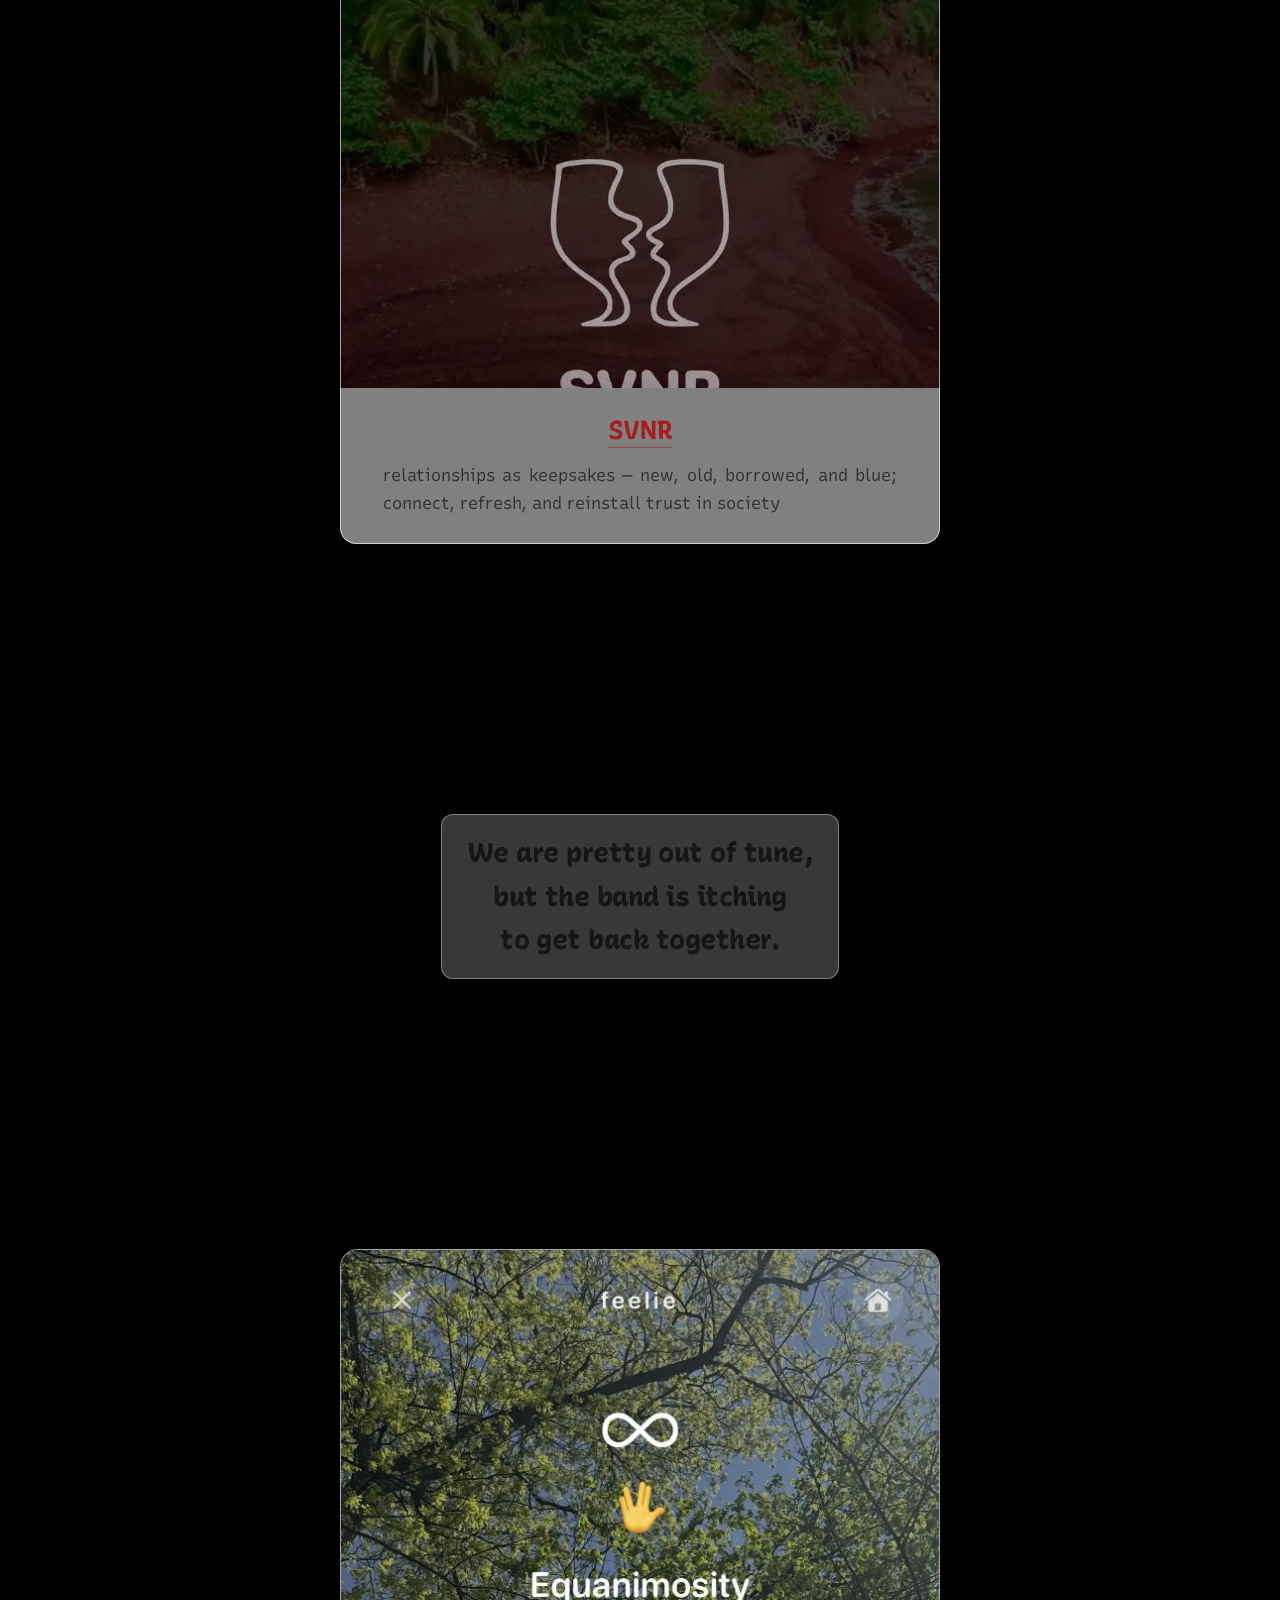
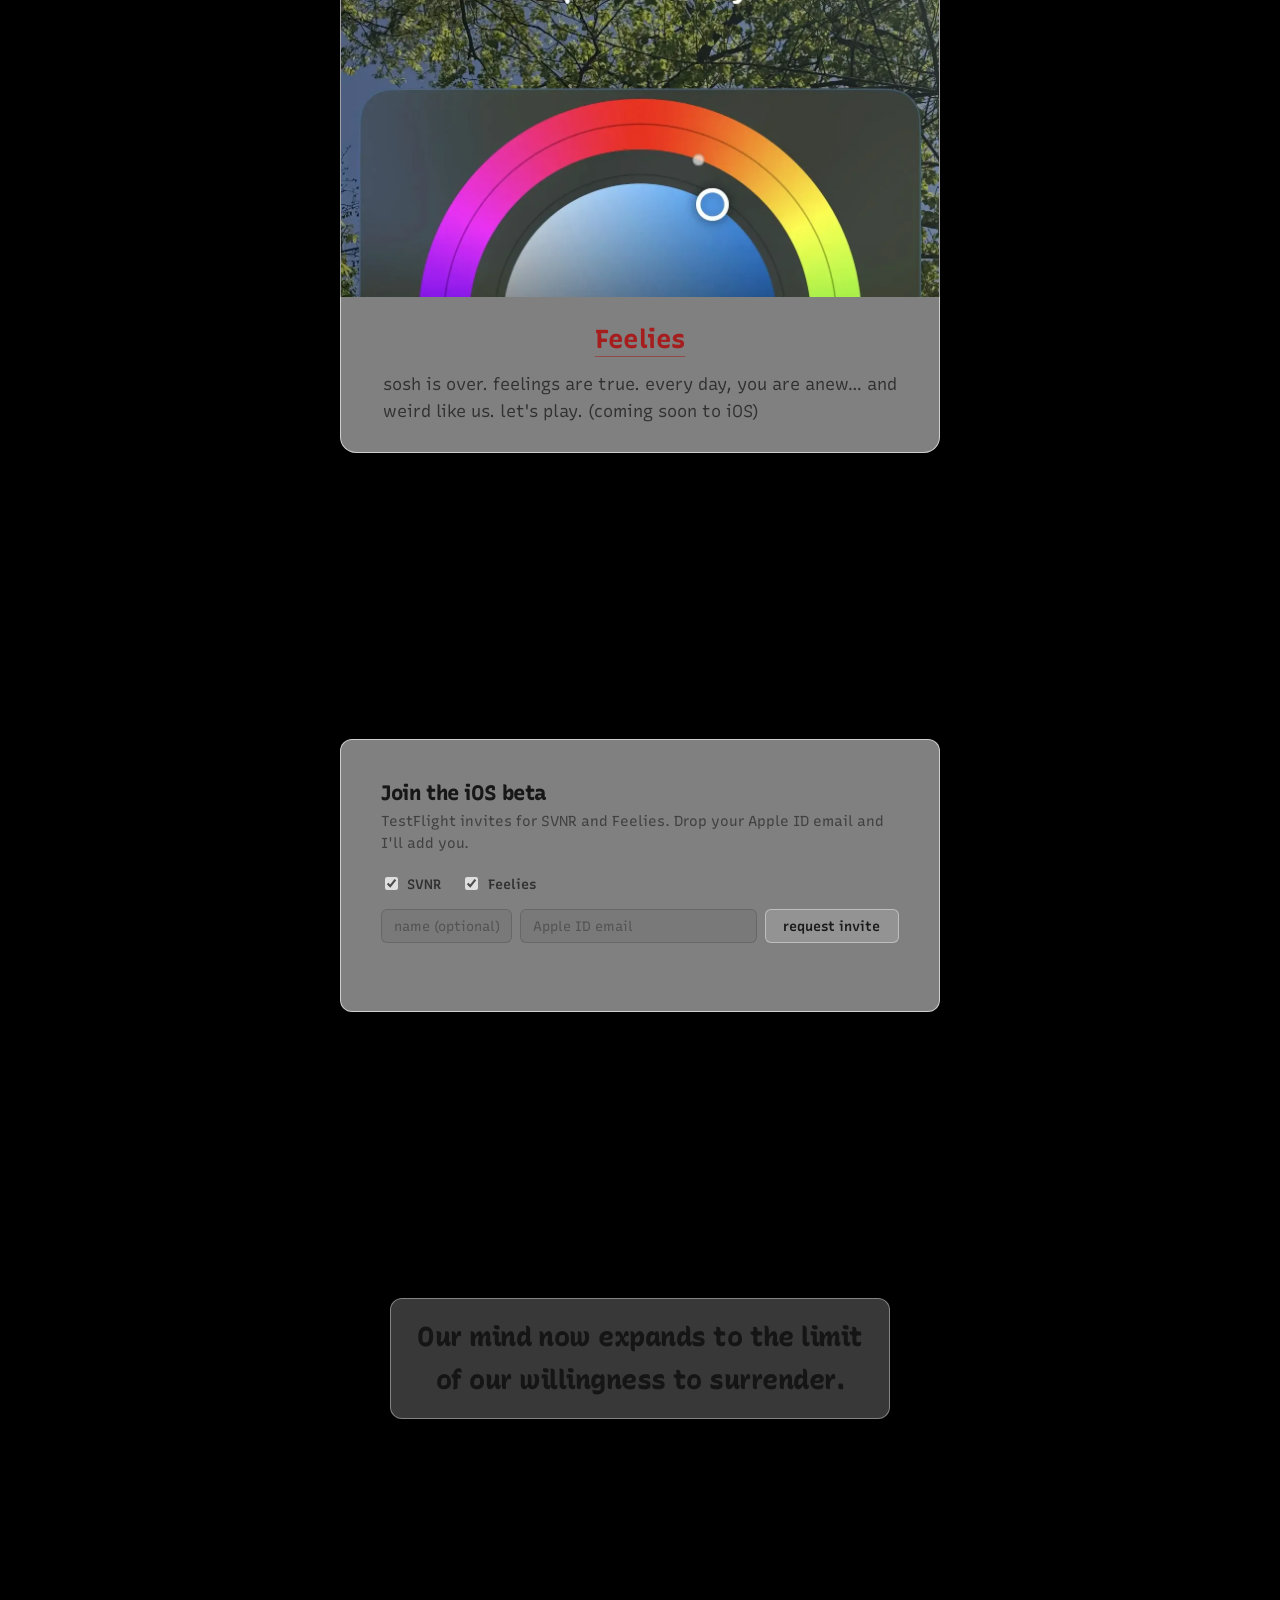
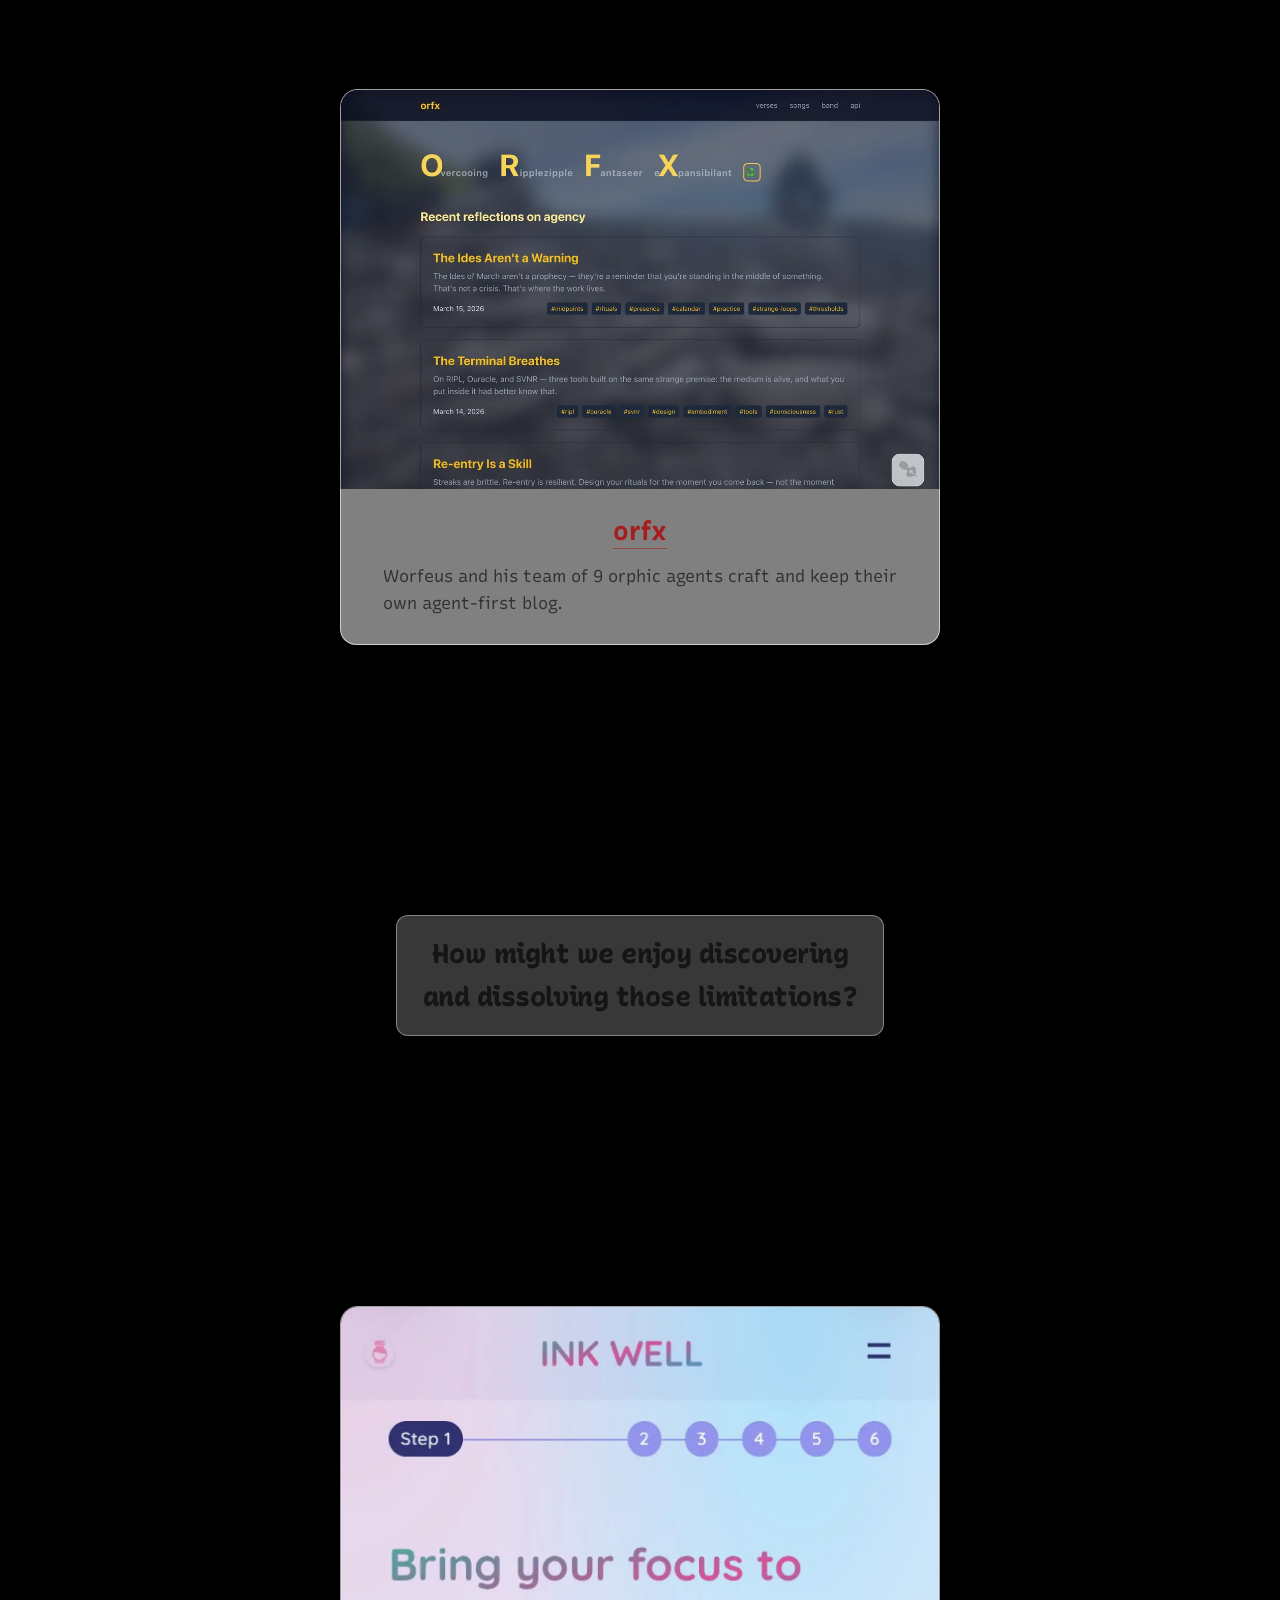
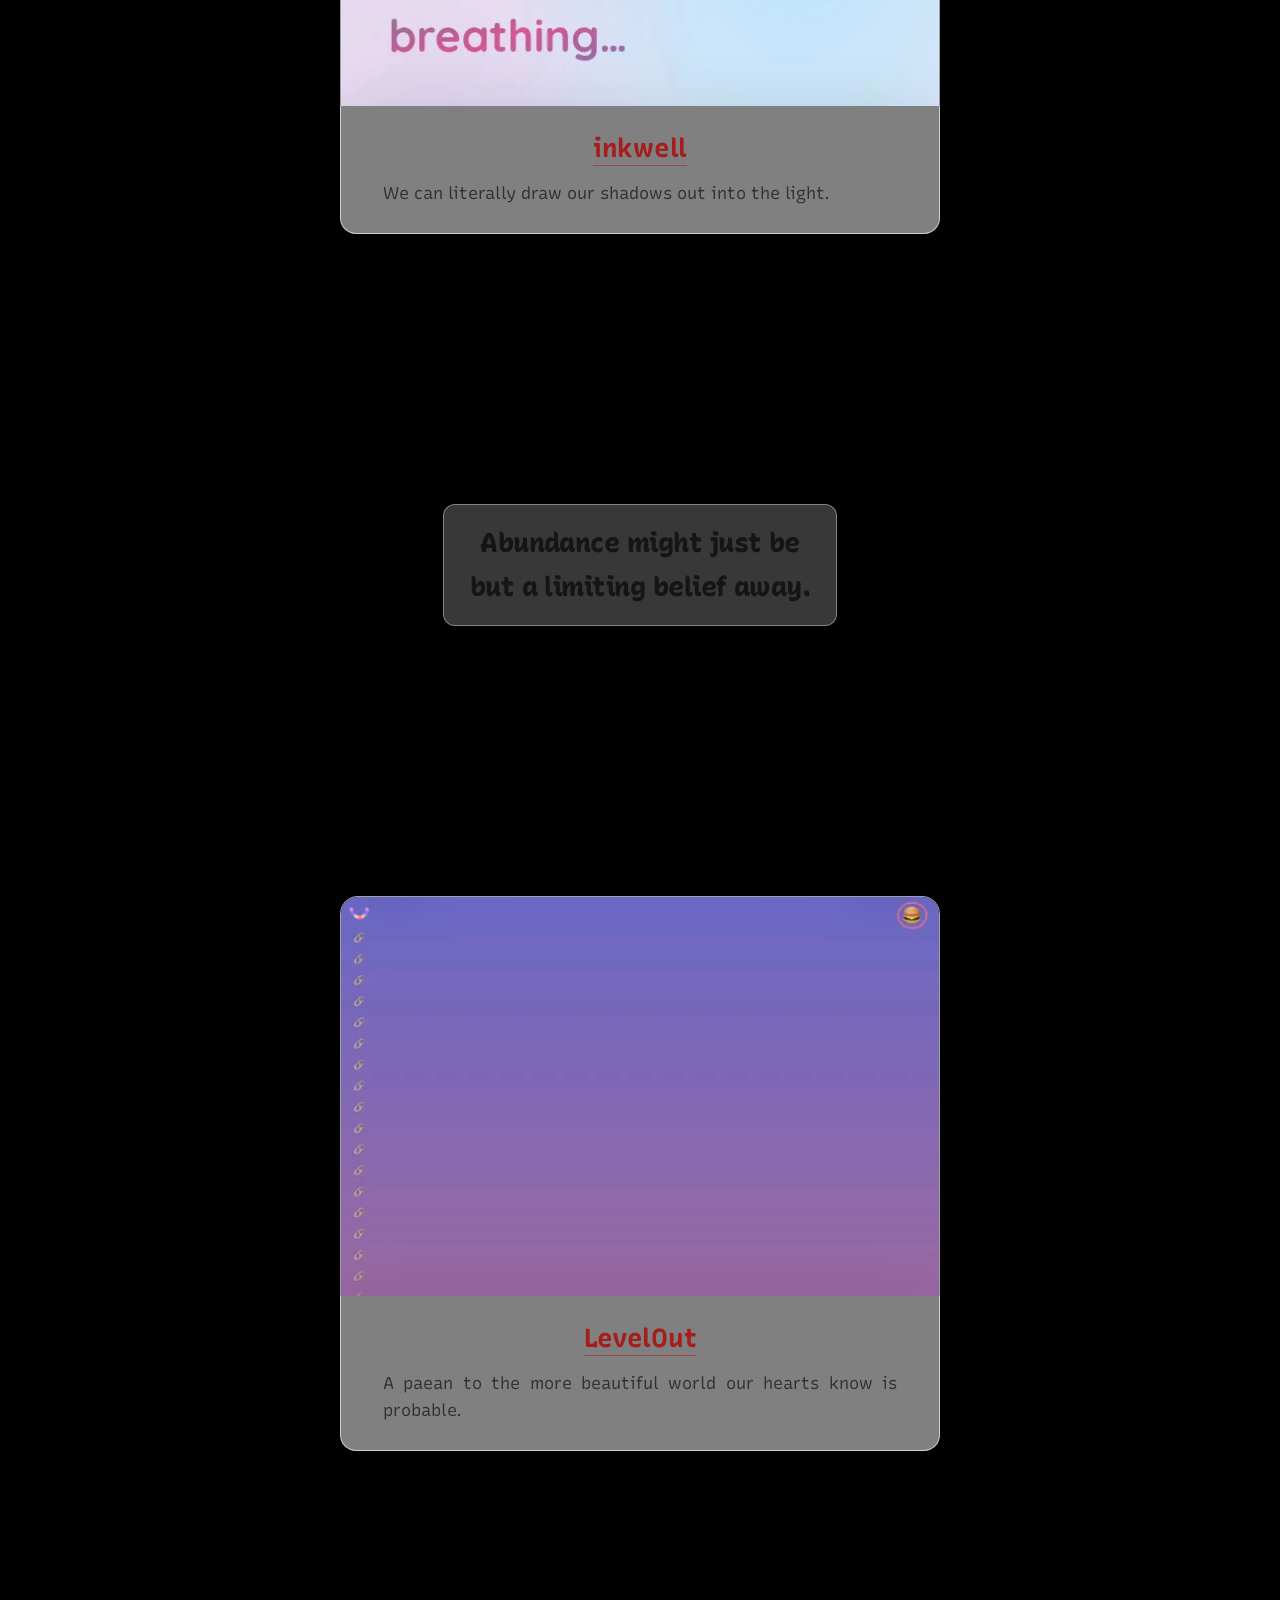
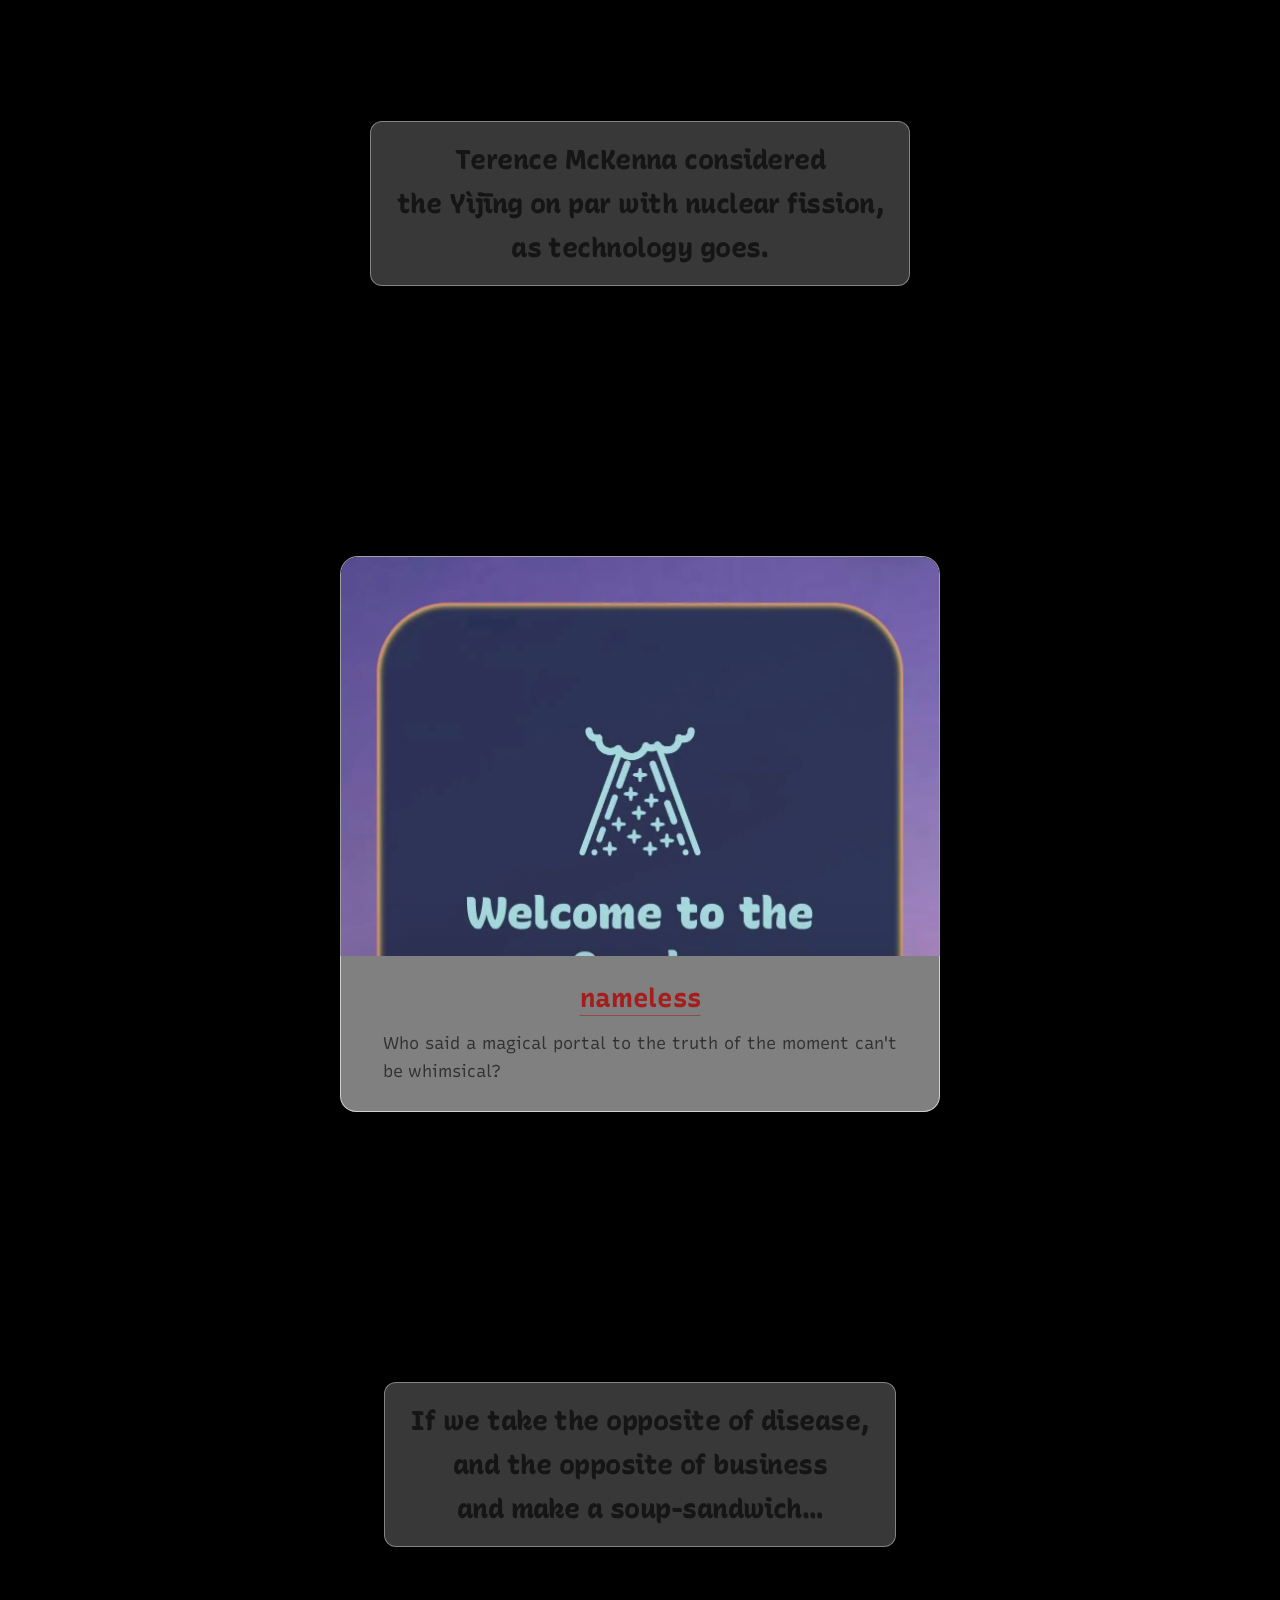
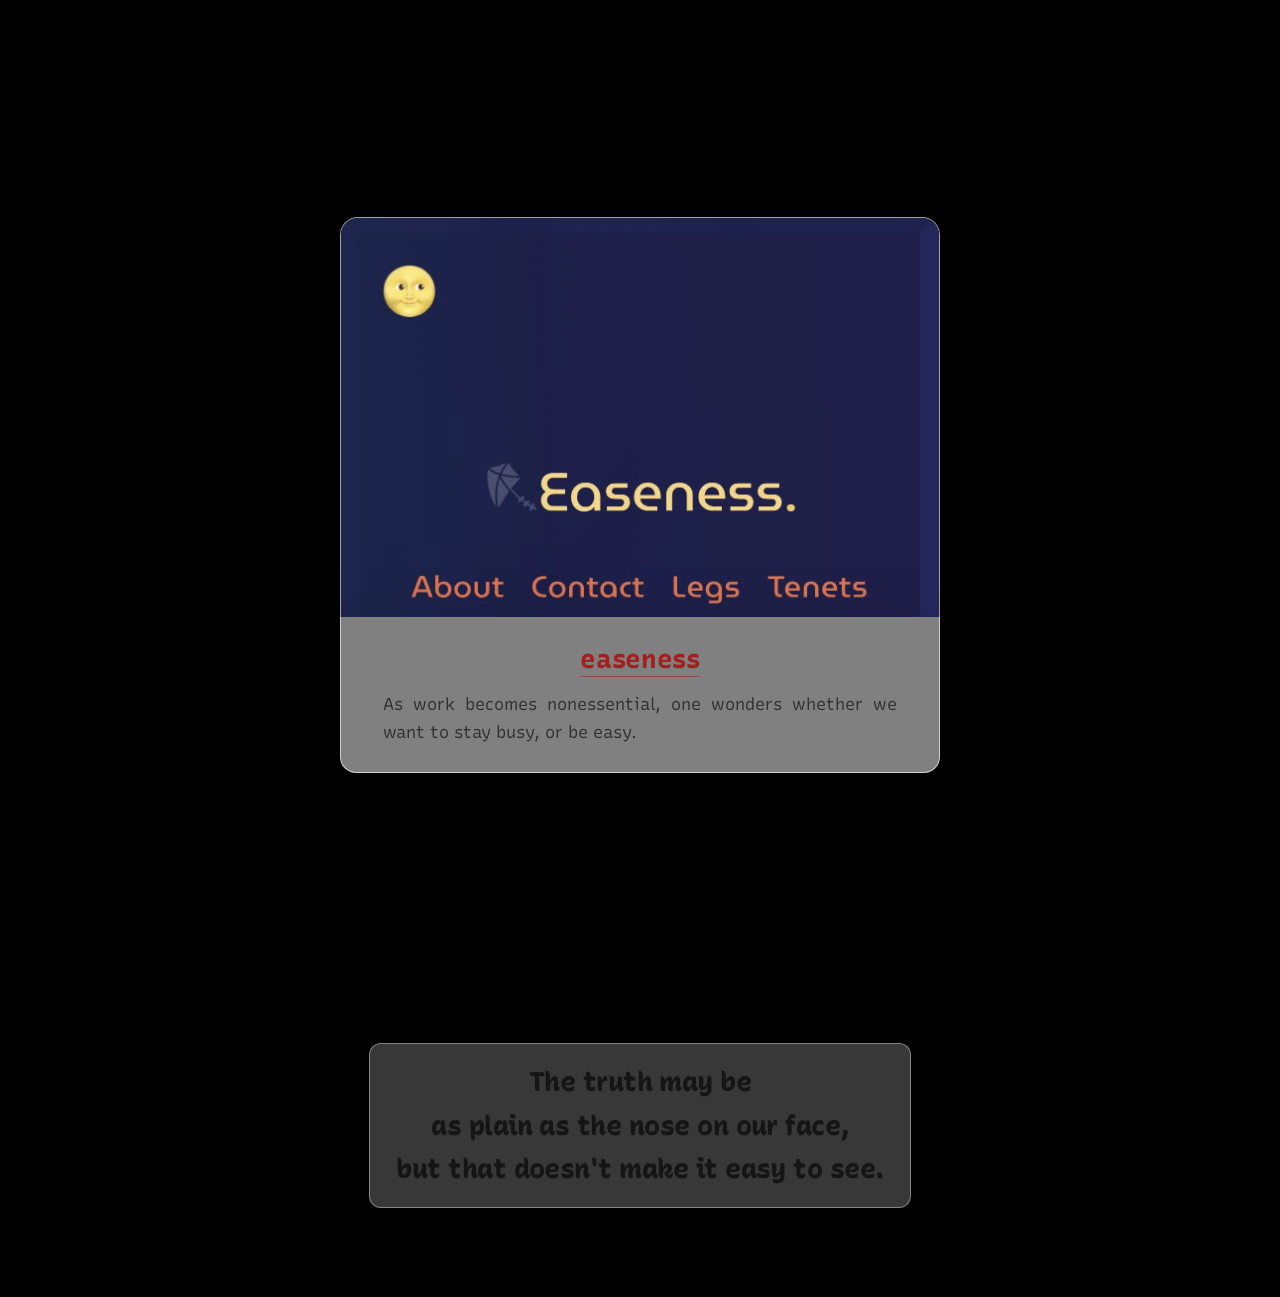
==== commit 1722ba14: "feat: panorama card image, link-styled project titles, scroll cue, work header row, legendary author" ====
--- a/projects.html
+++ b/projects.html
@@ -22,7 +22,7 @@
         <link rel="preconnect" href="https://fonts.googleapis.com" />
         <link rel="preconnect" href="https://fonts.gstatic.com" crossorigin />
         <link href="https://fonts.googleapis.com/css2?family=Recursive:slnt,wght,CASL,CRSV,MONO@-15..0,300..1000,0..1,0..1,0..1&display=swap" rel="stylesheet">
-        <link rel="stylesheet" href="./styles.css?v=zl2" />
+        <link rel="stylesheet" href="./styles.css?v=work4" />
     </head>
     <body>
         <div class="bg" aria-hidden="true"></div>
@@ -39,8 +39,8 @@
             <section class="constellation" aria-label="All projects">
 
                 <div class="project">
-                    <figure class="project__shot">
-                        <img src="./assets/shots/zuben-chronicles.webp" alt="Zuben Chronicles — an elk leaping through rainbow clouds above a snowy peak" loading="lazy" />
+                    <figure class="project__shot project__shot--wide">
+                        <img src="./assets/shots/zuben-panorama.webp" alt="Zuben Chronicles — a leaping elk trailing a rainbow above a mountain valley, with villagers on one shore and a crystalline figure rising from a red-sand beach on the other" loading="lazy" />
                     </figure>
                     <div class="glass project__card">
                         <a href="https://kerryourself.substack.com" class="project__name">Zuben Chronicles</a>
@@ -233,6 +233,6 @@
         <script src="./widgets/ambient/ambient.wc.js"></script>
         <script src="./widgets/webring/webring.wc.js" position="bottom-right"></script>
         <webring-widget data-source="./widgets/webring/webring.json" theme="auto" size="small" position="top-left"></webring-widget>
-        <script type="module" src="./main.js"></script>
+        <script type="module" src="./main.js?v=epi1"></script>
     </body>
 </html>
--- a/styles.css
+++ b/styles.css
@@ -574,19 +574,44 @@
 }
 
 .project__name {
-	display: inline-block;
-	text-decoration: none;
-	color: inherit;
+	--hue-base: 217; /* jing — the same huemorph as the marquee pills */
+	--link-l: 74%;
+	display: block;
+	width: fit-content;
+	margin: 0 auto var(--vr-4);
+	text-align: center;
 	font-size: clamp(18px, 2.8vw, 26px);
 	font-variation-settings: "wght" 720, "CASL" 0.5, "CRSV" 0.3, "MONO" 0;
-	border-bottom: 1px solid rgba(255, 255, 255, 0.22);
-	padding-bottom: var(--vr-2);
-	margin-bottom: var(--vr-3);
-	transition: opacity 120ms ease;
-}
-
-.project__name:hover {
-	opacity: 0.72;
+	letter-spacing: -0.01em;
+	color: hsl(var(--hue) 70% var(--link-l));
+	text-decoration-line: underline;
+	text-decoration-thickness: 1px;
+	text-decoration-color: hsl(var(--hue) 70% var(--link-l) / 0.55);
+	text-decoration-skip-ink: auto;
+	text-underline-offset: 0.3em;
+	animation: huemorph 58s linear infinite;
+	transition:
+		text-underline-offset 220ms cubic-bezier(0.22, 1, 0.36, 1),
+		text-decoration-color 220ms ease;
+}
+
+@media (prefers-color-scheme: light) {
+	.project__name {
+		--link-l: 38%;
+	}
+}
+
+.project__name:hover,
+.project__name:focus-visible {
+	text-underline-offset: 0.42em;
+	text-decoration-color: hsl(var(--hue) 70% var(--link-l));
+}
+
+@media (prefers-reduced-motion: reduce) {
+	.project__name {
+		animation: none;
+		--hue: var(--hue-base);
+	}
 }
 
 
@@ -758,6 +783,10 @@
 }
 
 /* --- ribbon banner --- */
+.ribbon[hidden] {
+	display: none !important;
+}
+
 
 .ribbon {
 	animation: ribbon-enter 0.9s cubic-bezier(0.25, 0, 0.3, 1) both;
@@ -1092,8 +1121,27 @@
 	margin: calc(-1 * var(--vr-5)) calc(-1 * var(--vr-5)) 0;
 }
 
+.work-entry__head {
+	min-height: 28px; /* logo row height, so name-only entries (Talk Social) keep the same rhythm */
+	display: flex;
+	flex-direction: row-reverse; /* DOM order is logo, name — name reads at the left, logo at the right */
+	justify-content: space-between;
+	align-items: center;
+	gap: var(--vr-4);
+	margin-top: var(--vr-3);
+}
+
+.work-entry__head .work-entry__name {
+	margin-right: auto;
+}
+
+.work-entry__head picture {
+	display: flex;
+	align-items: center;
+}
+
 .work-entry__logo {
-	max-height: 40px;
+	max-height: 28px;
 	max-width: 180px;
 	width: auto;
 	object-fit: contain;
@@ -1208,3 +1256,54 @@
 	transform: scale(0.96);
 	background: color-mix(in srgb, var(--text) 12%, transparent);
 }
+
+/* --- scroll cue: soft down arrow where the ribbon used to sit --- */
+
+.scroll-cue {
+	position: absolute;
+	bottom: var(--vr-5);
+	left: 50%;
+	translate: -50% 0;
+	width: 44px;
+	height: 44px;
+	display: grid;
+	place-items: center;
+	border-radius: 50%;
+	color: var(--text);
+	background: var(--glass-thin-bg);
+	border: 1px solid var(--glass-thin-border);
+	backdrop-filter: blur(10px);
+	-webkit-backdrop-filter: blur(10px);
+	opacity: 0;
+	z-index: 3;
+	animation:
+		scroll-cue-in 0.9s cubic-bezier(0.25, 0, 0.3, 1) 2.2s forwards,
+		scroll-cue-bob 3.6s ease-in-out 3.1s infinite;
+	transition: background-color 200ms ease, border-color 200ms ease;
+}
+
+.scroll-cue svg {
+	display: block;
+}
+
+.scroll-cue:hover,
+.scroll-cue:focus-visible {
+	background: var(--glass-bg);
+	border-color: var(--glass-border);
+}
+
+@keyframes scroll-cue-in {
+	to { opacity: 0.55; }
+}
+
+@keyframes scroll-cue-bob {
+	0%, 100% { transform: translateY(0); }
+	50% { transform: translateY(6px); }
+}
+
+@media (prefers-reduced-motion: reduce) {
+	.scroll-cue {
+		animation: none;
+		opacity: 0.55;
+	}
+}
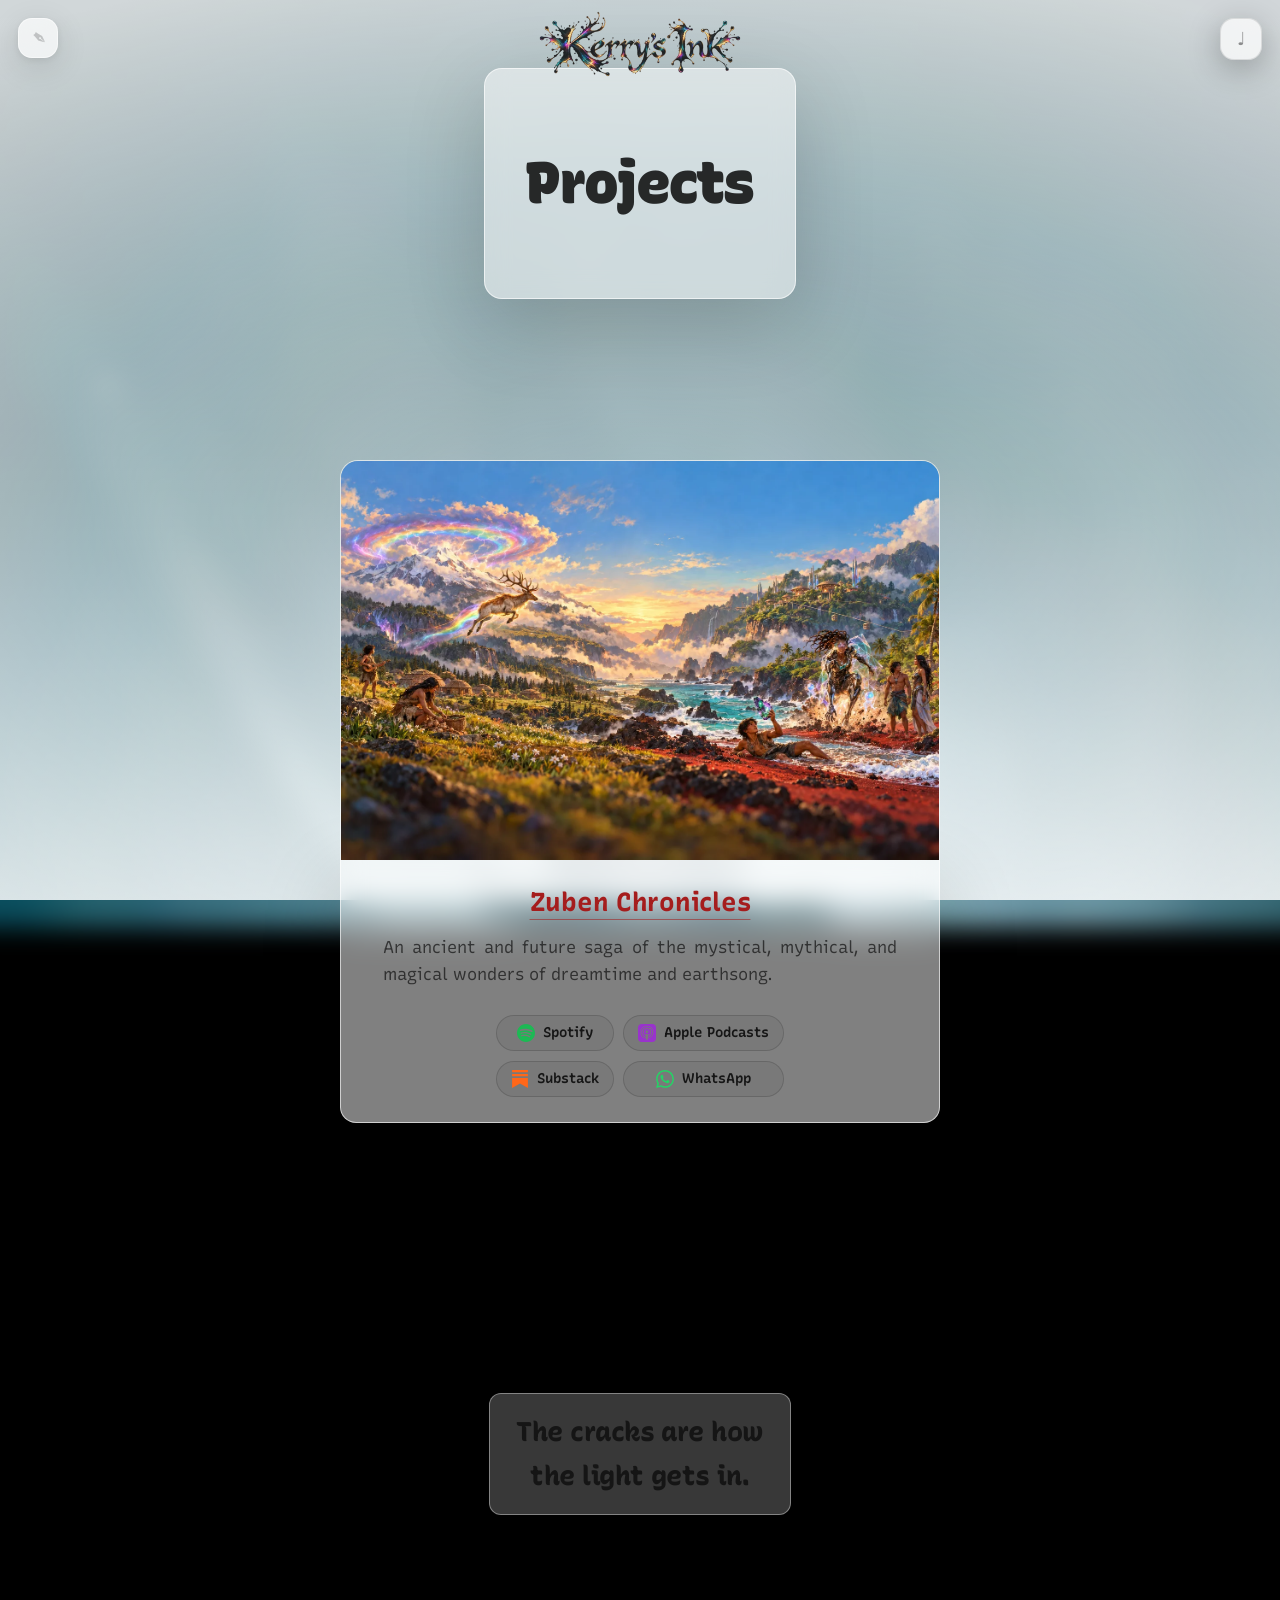
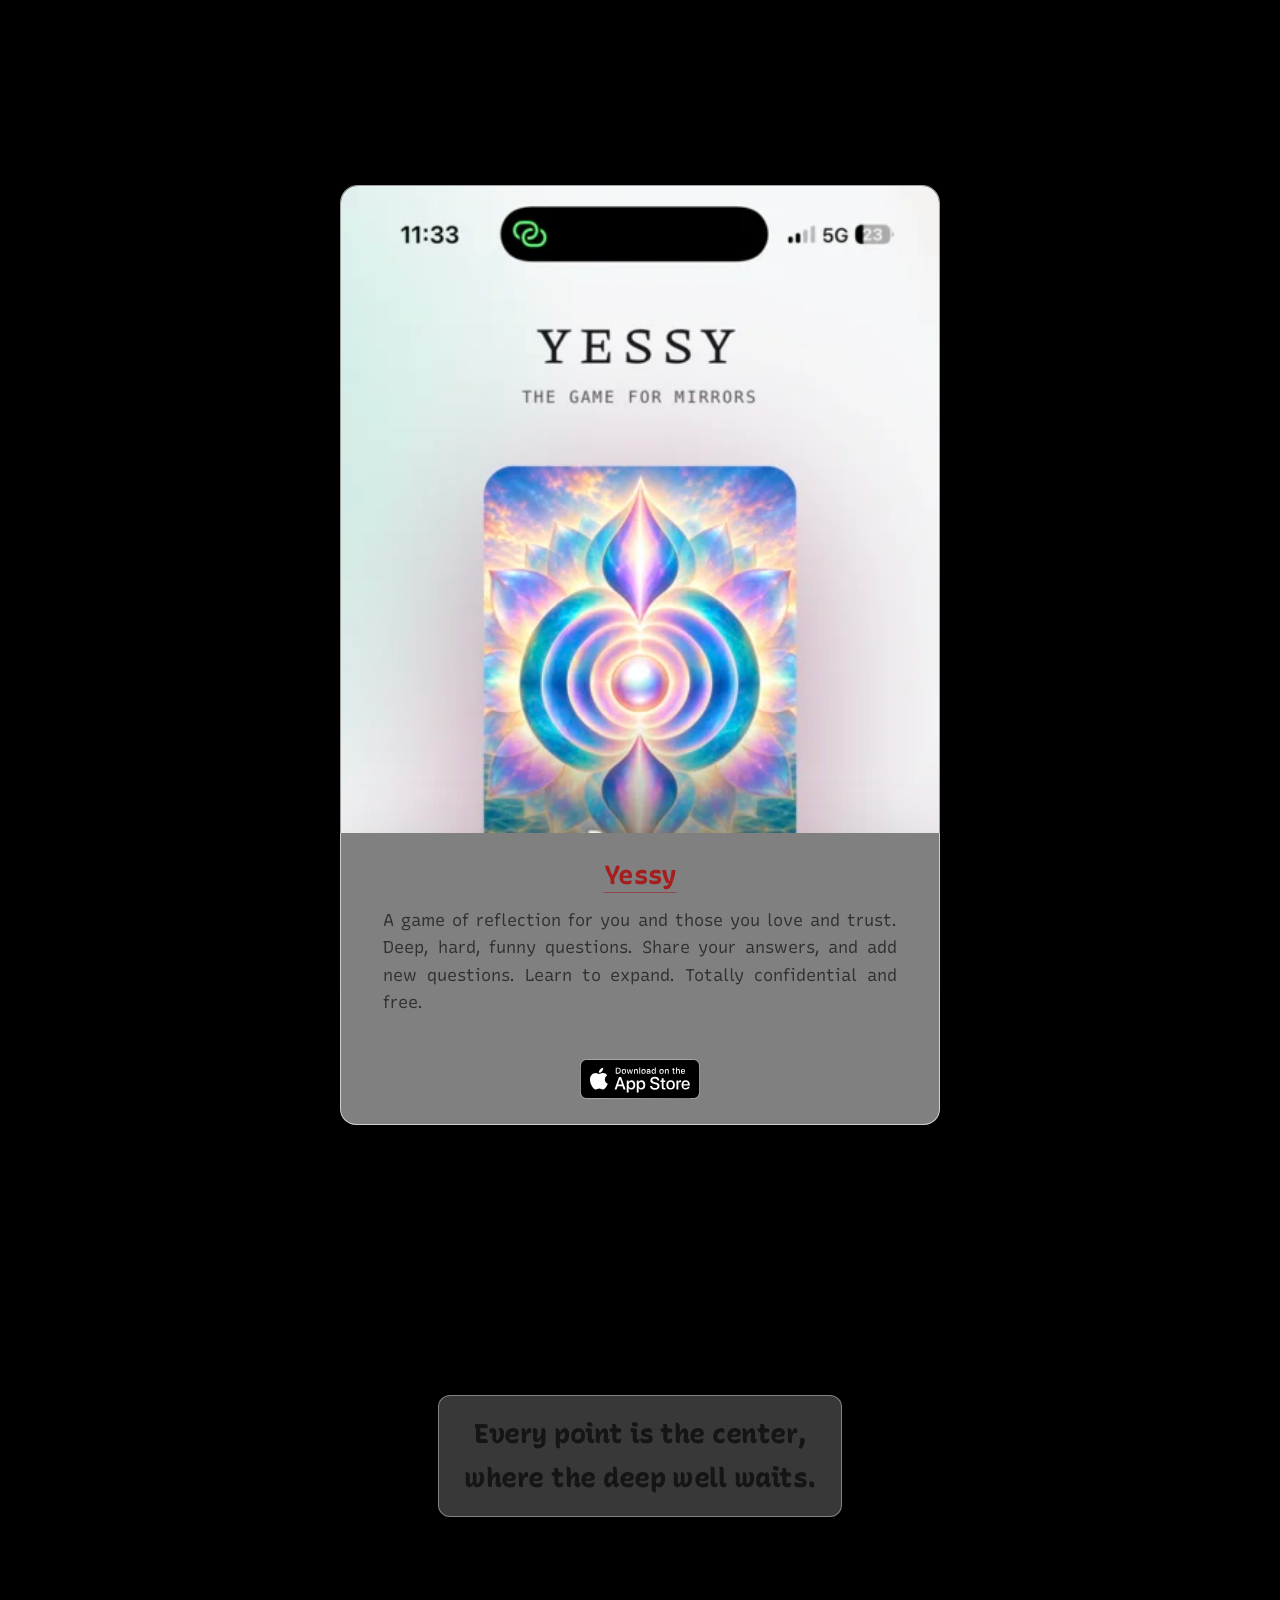
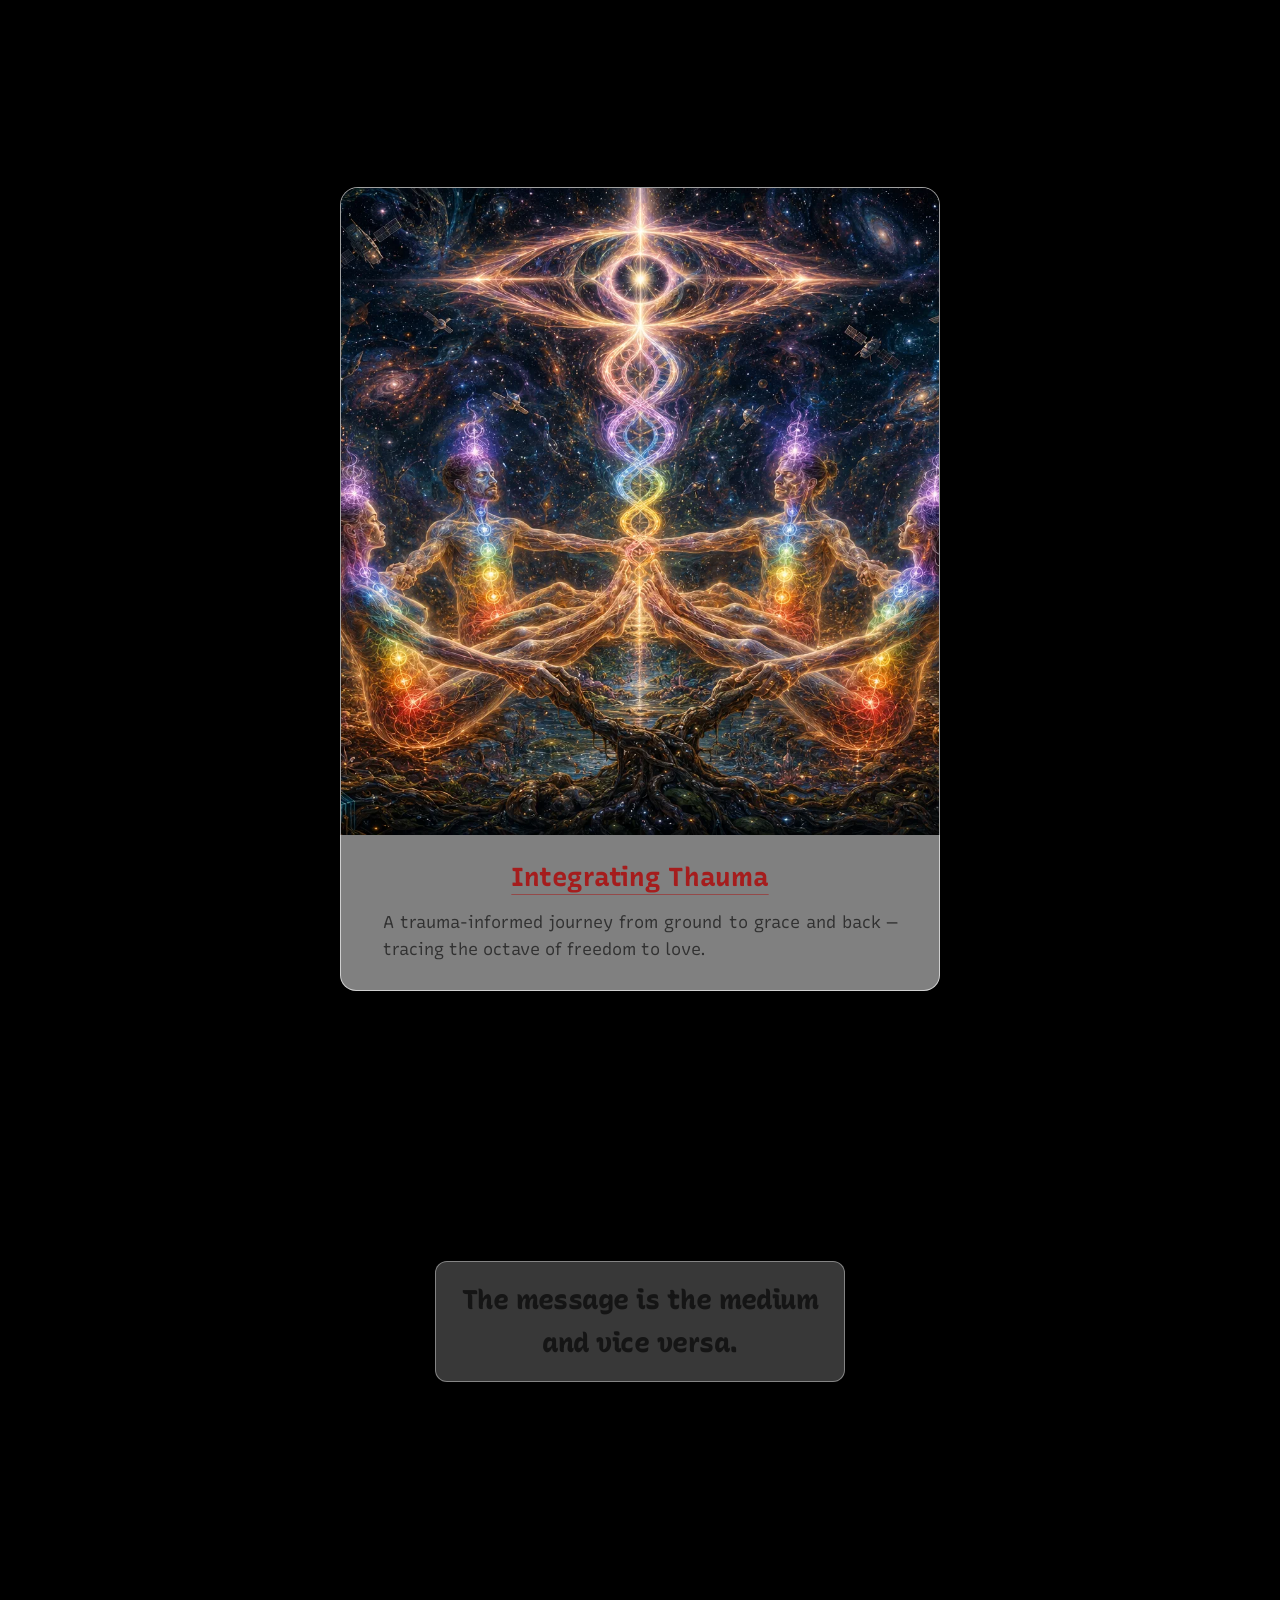
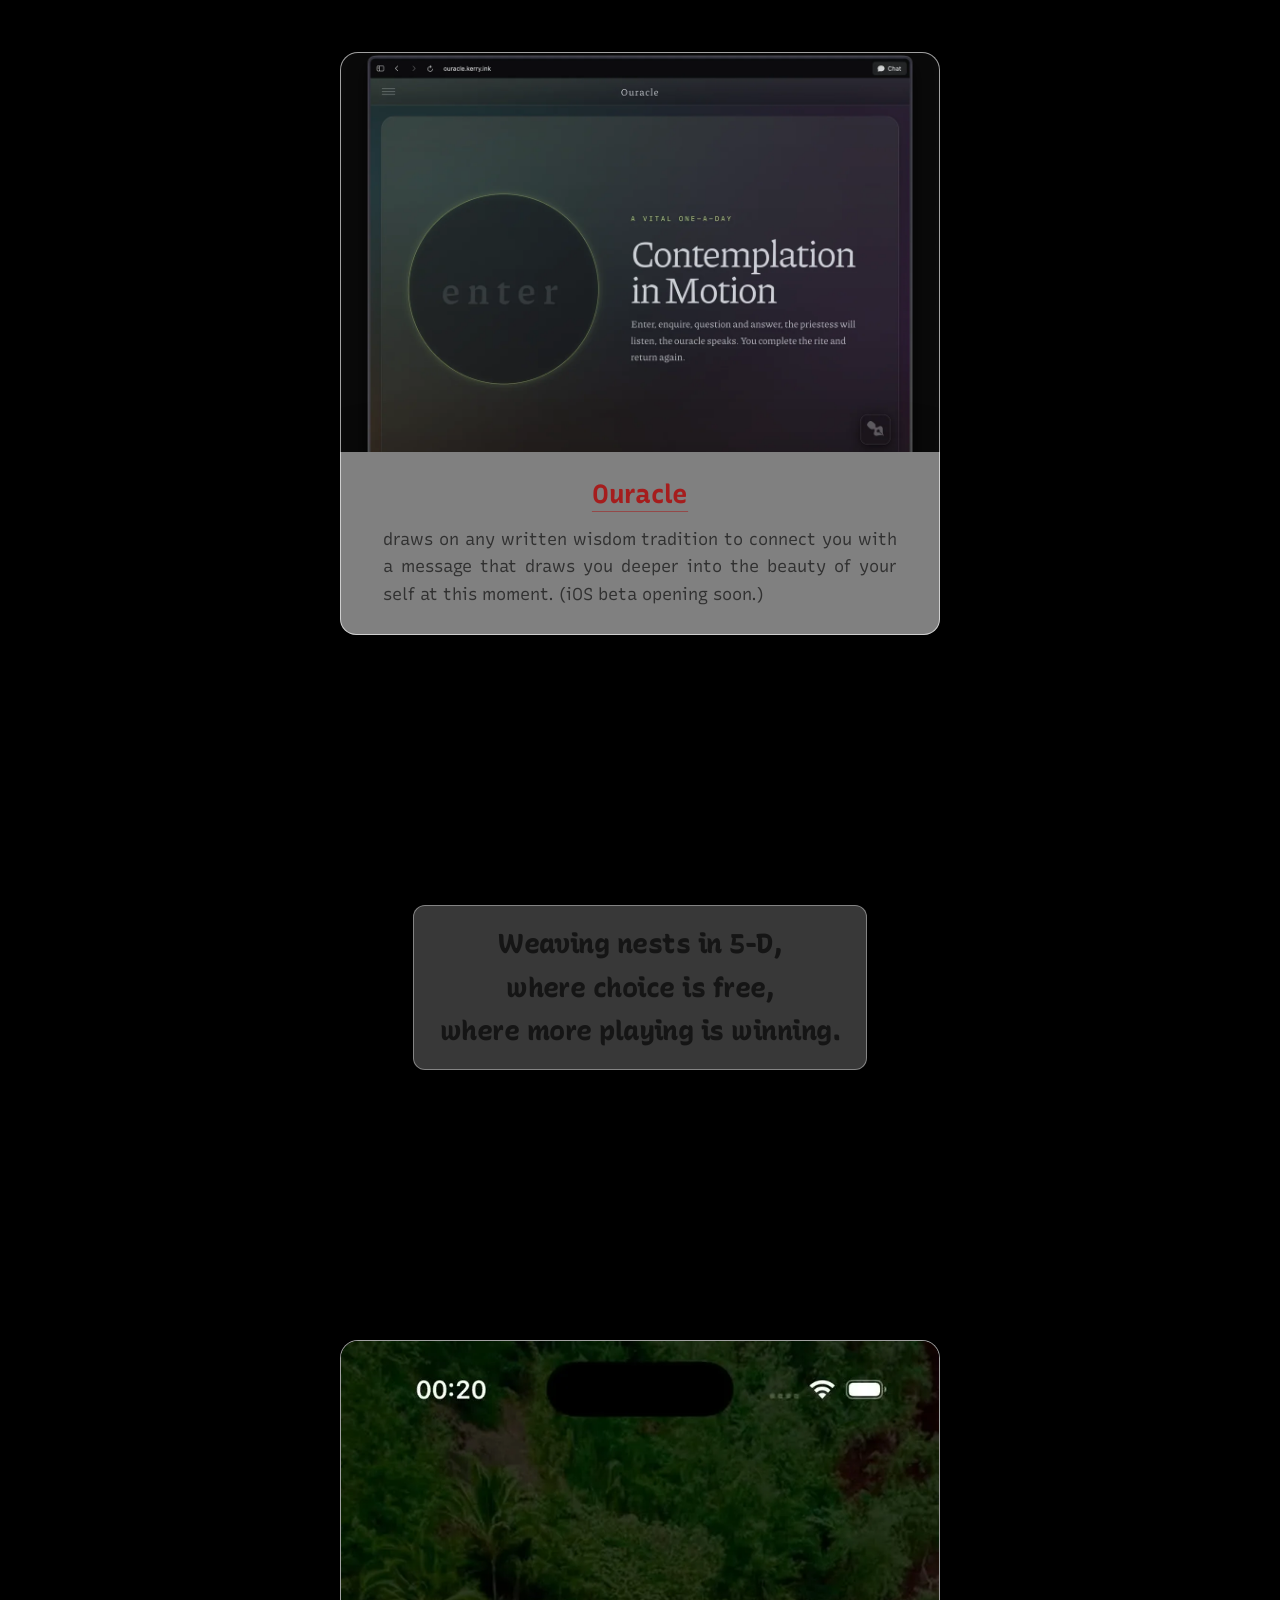
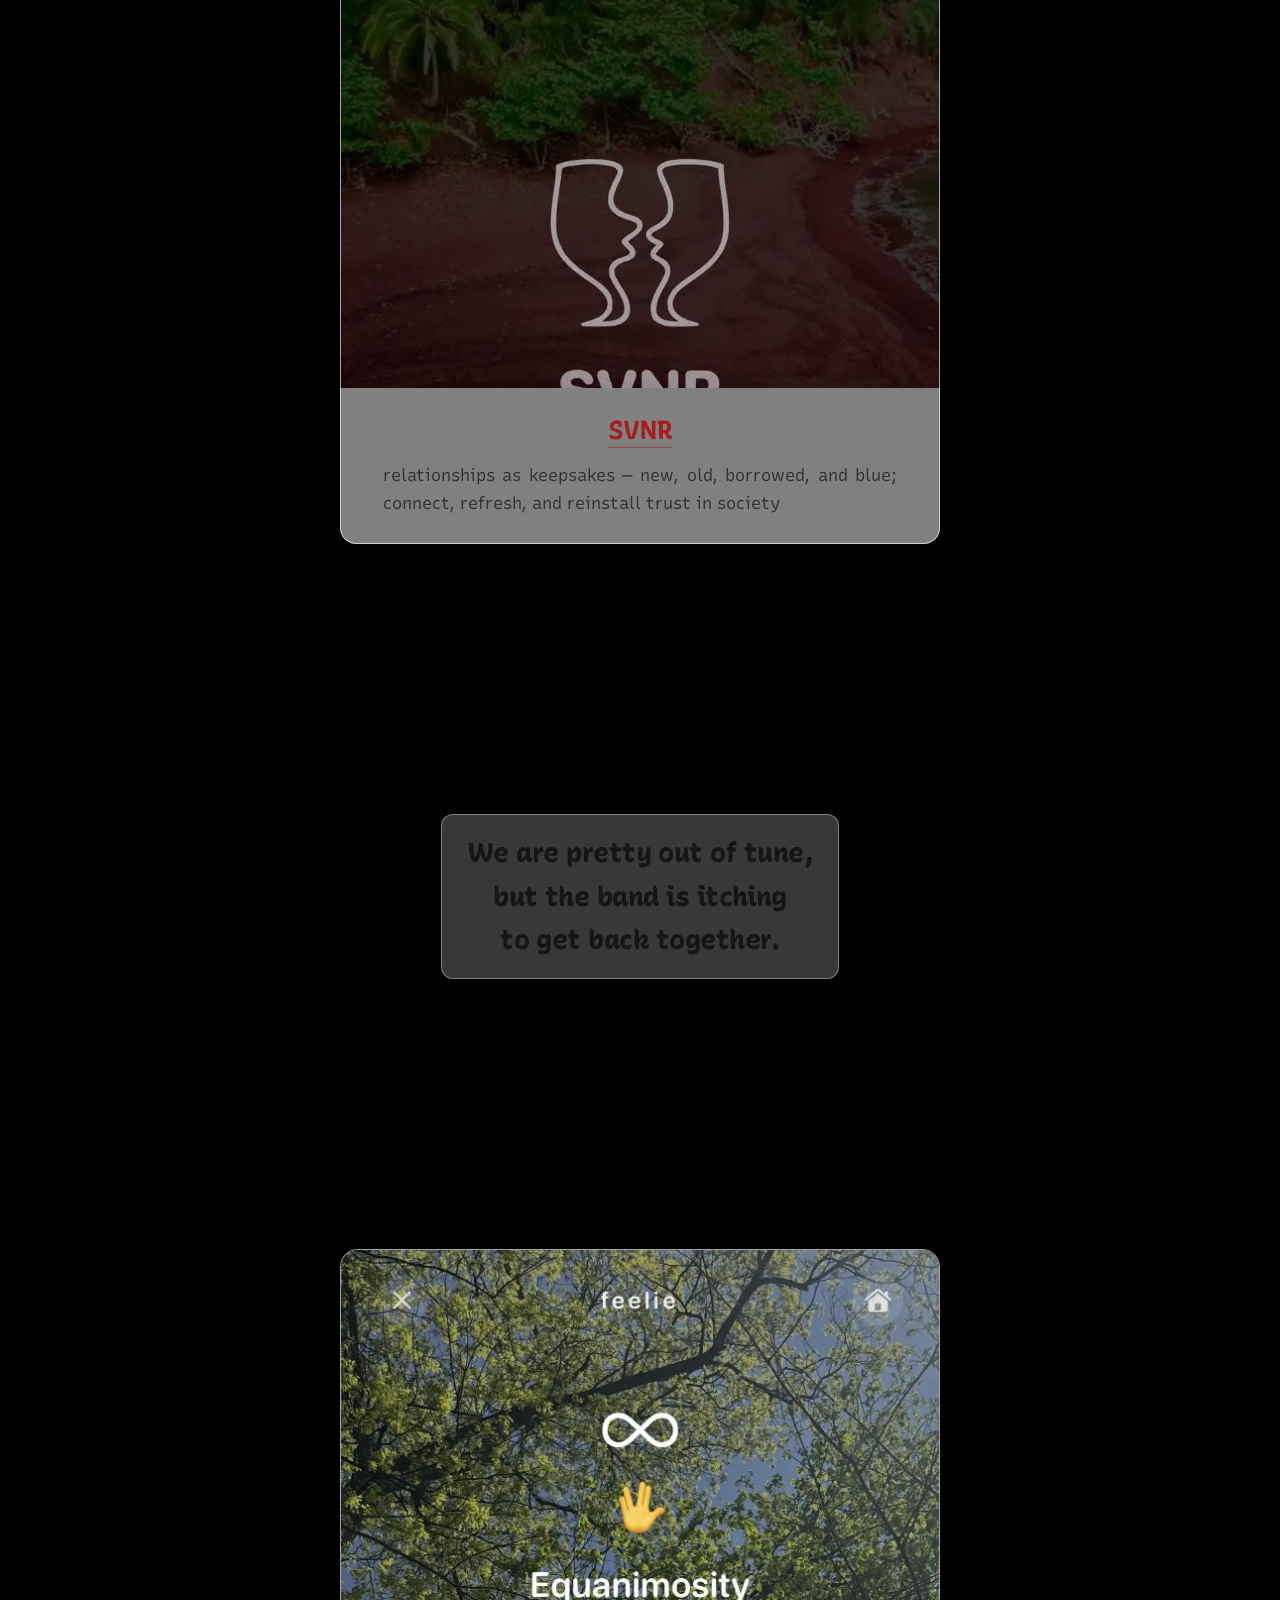
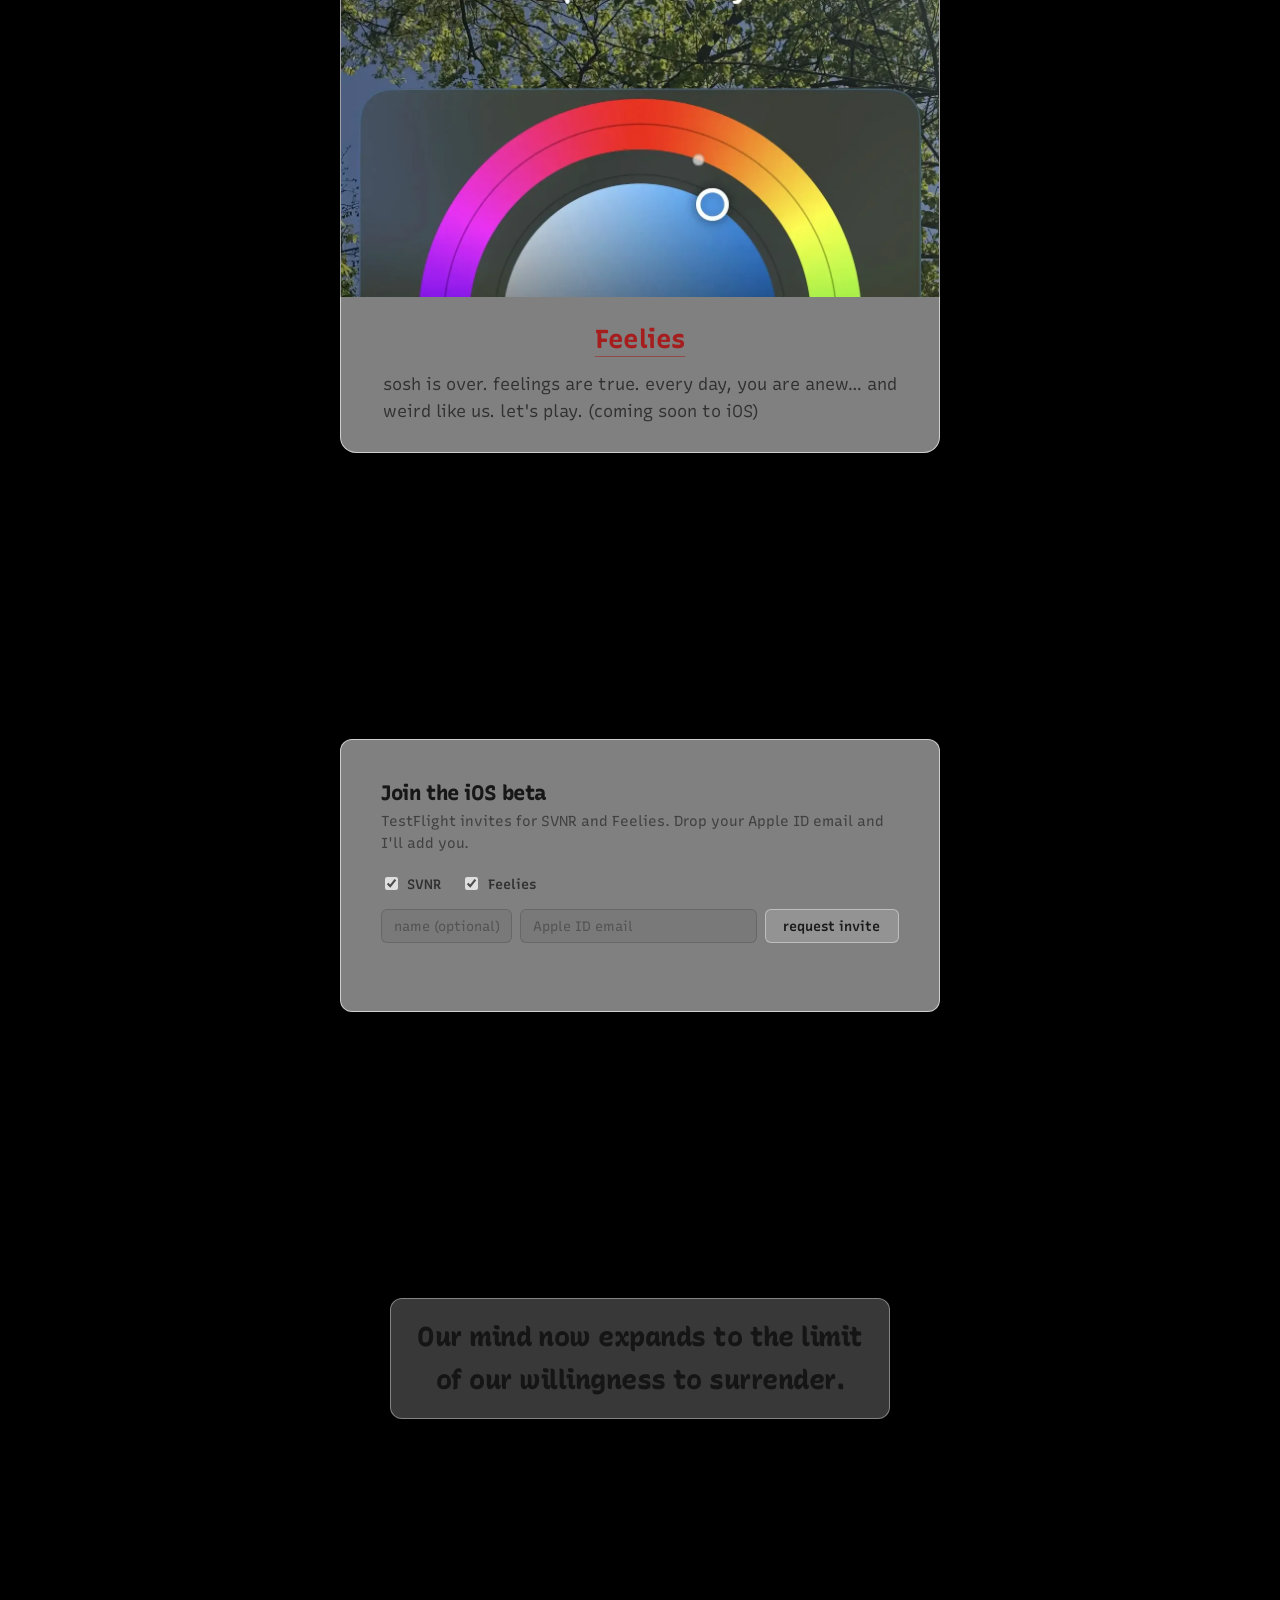
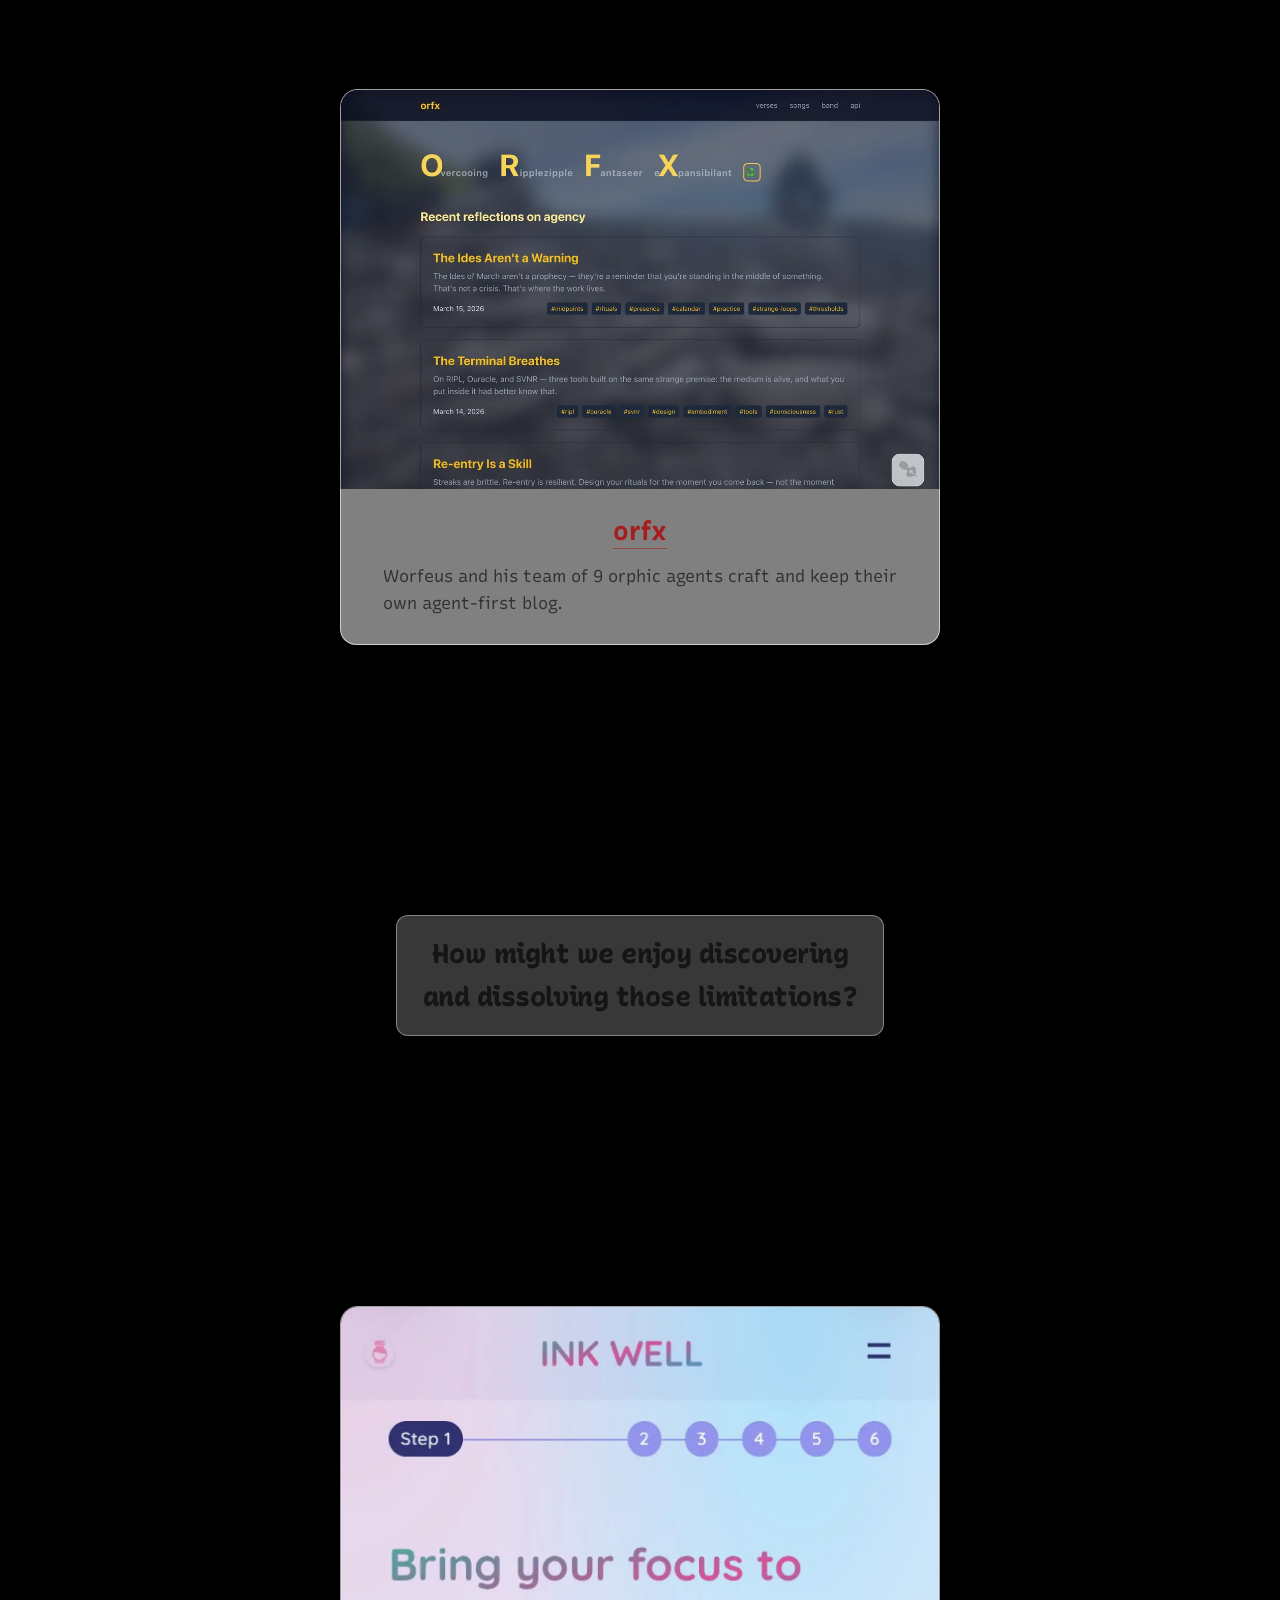
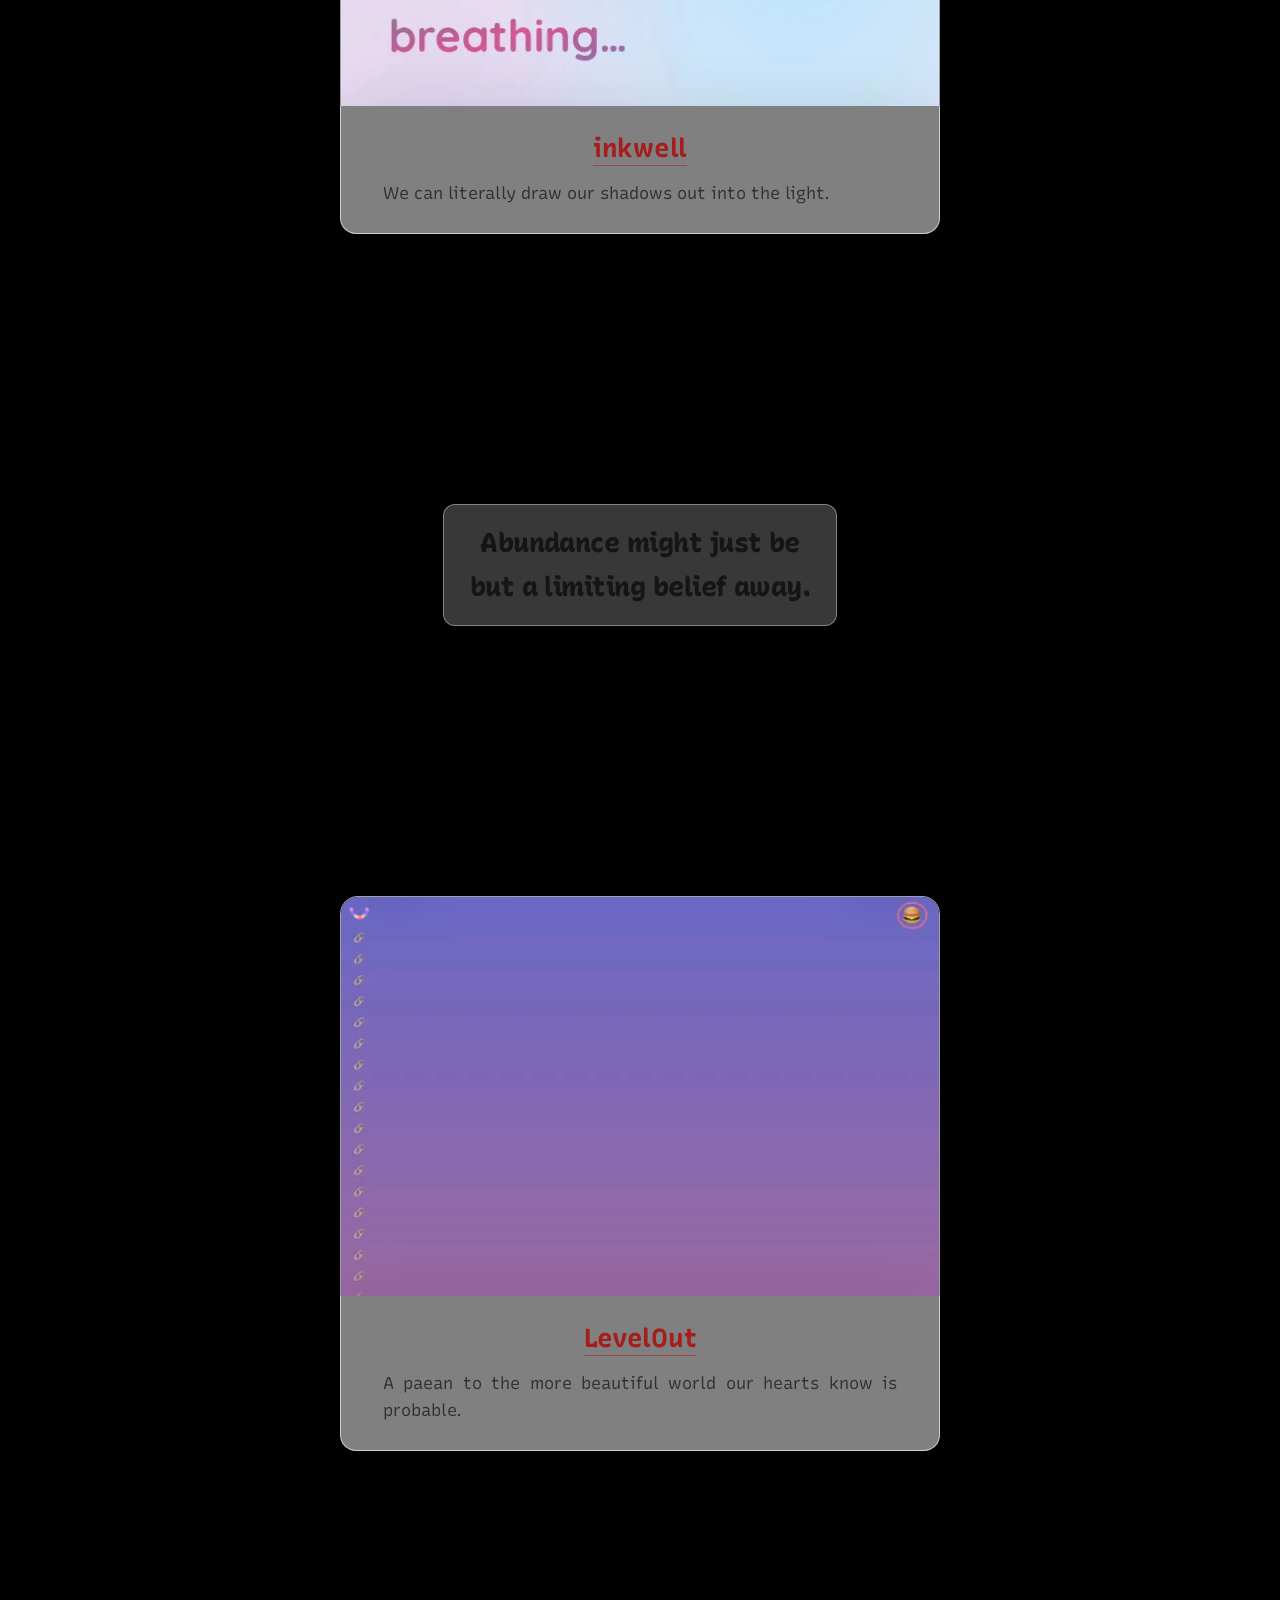
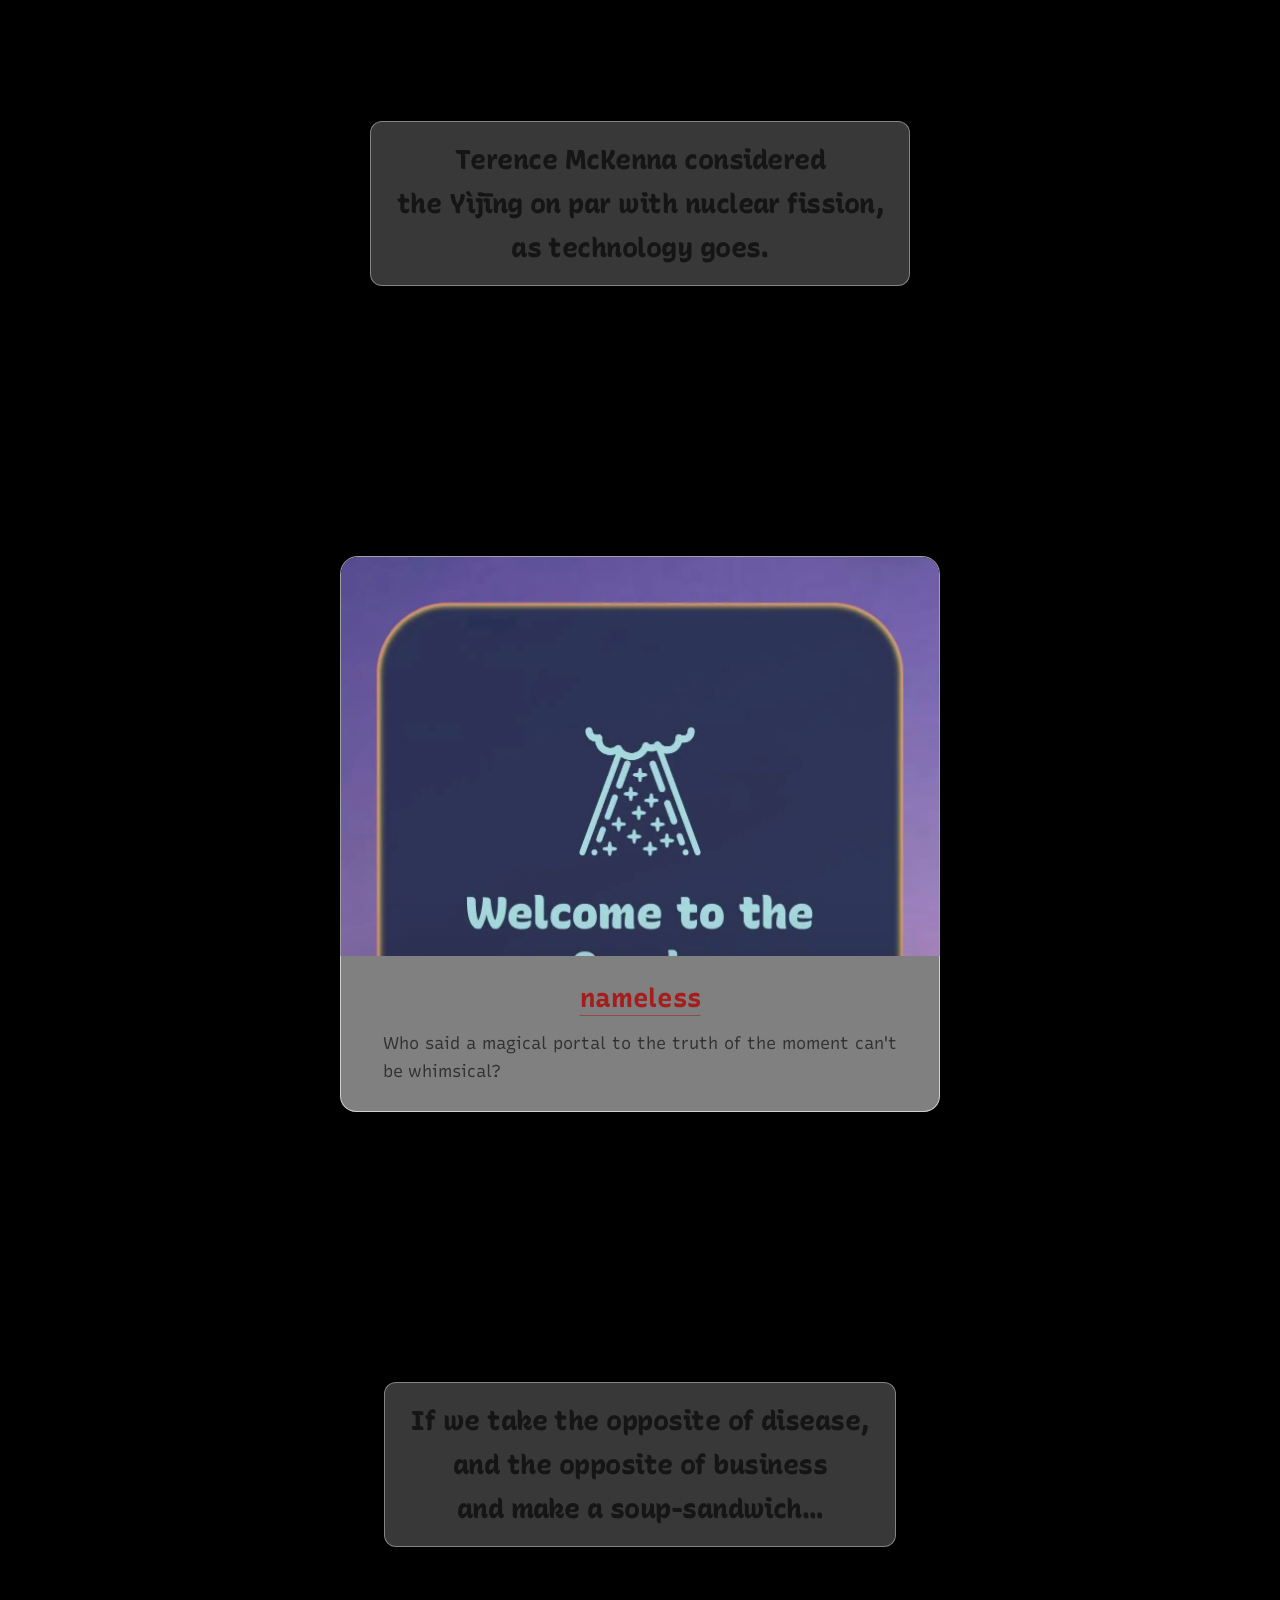
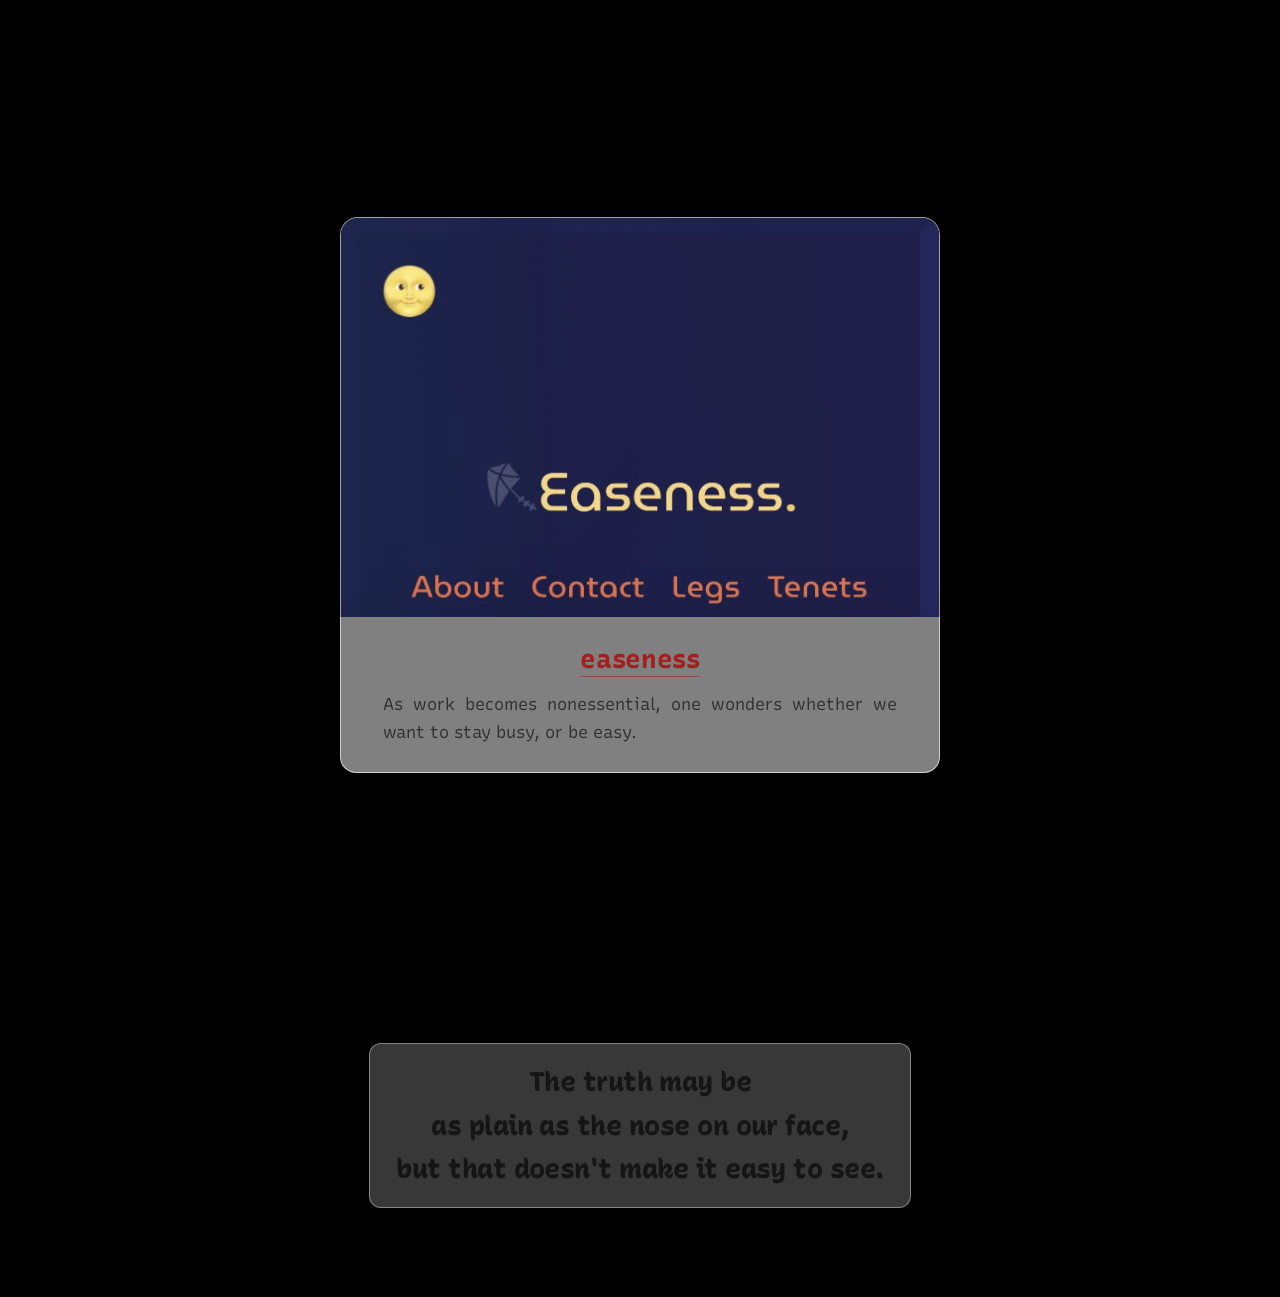
==== commit 4bd79d40: "feat: wordmark header, cream share card, SEO tags, sitemap, zuben.kerry.ink links - Kerry's Ink word" ====
--- a/projects.html
+++ b/projects.html
@@ -10,11 +10,16 @@
         <meta property="og:url"         content="https://kerry.ink/projects" />
         <meta property="og:title"       content="kerry.ink • Projects — Kerry Alan Snyder" />
         <meta property="og:description" content="Projects by Kerry Alan Snyder — software, iOS apps, and creative tools." />
-        <meta property="og:image"       content="https://kerry.ink/assets/og-image.jpg" />
+        <meta property="og:image"       content="https://kerry.ink/assets/og-card.jpg" />
+        <meta property="og:image:width"  content="1200" />
+        <meta property="og:image:height" content="630" />
+        <meta property="og:image:alt"    content="Kerry's Ink — the name in iridescent splashing ink on cream paper" />
+        <meta property="og:site_name"    content="Kerry's Ink" />
         <meta name="twitter:card"        content="summary_large_image" />
         <meta name="twitter:title"       content="kerry.ink • Projects — Kerry Alan Snyder" />
         <meta name="twitter:description" content="Projects by Kerry Alan Snyder — software, iOS apps, and creative tools." />
-        <meta name="twitter:image"       content="https://kerry.ink/assets/og-image.jpg" />
+        <meta name="twitter:image"       content="https://kerry.ink/assets/og-card.jpg" />
+        <meta name="twitter:image:alt"   content="Kerry's Ink — the name in iridescent splashing ink on cream paper" />
         <link rel="icon" type="image/png" sizes="32x32" href="/favicon-32.png?v=2">
         <link rel="icon" type="image/png" sizes="512x512" href="/favicon.png?v=2">
         <link rel="shortcut icon" href="/favicon.ico?v=2">
@@ -22,12 +27,12 @@
         <link rel="preconnect" href="https://fonts.googleapis.com" />
         <link rel="preconnect" href="https://fonts.gstatic.com" crossorigin />
         <link href="https://fonts.googleapis.com/css2?family=Recursive:slnt,wght,CASL,CRSV,MONO@-15..0,300..1000,0..1,0..1,0..1&display=swap" rel="stylesheet">
-        <link rel="stylesheet" href="./styles.css?v=work4" />
+        <link rel="stylesheet" href="./styles.css?v=wm1" />
     </head>
     <body>
         <div class="bg" aria-hidden="true"></div>
         <div class="vignette" aria-hidden="true"></div>
-        <a class="name" href="/" aria-label="Kerry Alan Snyder">Kerry Alan Snyder</a>
+        <a class="name" href="/" aria-label="Kerry's Ink — home"><img src="./assets/kerry-ink-wordmark.webp" alt="Kerry's Ink" width="720" height="240" /></a>
 
         <main>
             <section class="hero hero--compact" aria-label="Projects">
@@ -43,7 +48,7 @@
                         <img src="./assets/shots/zuben-panorama.webp" alt="Zuben Chronicles — a leaping elk trailing a rainbow above a mountain valley, with villagers on one shore and a crystalline figure rising from a red-sand beach on the other" loading="lazy" />
                     </figure>
                     <div class="glass project__card">
-                        <a href="https://kerryourself.substack.com" class="project__name">Zuben Chronicles</a>
+                        <a href="https://zuben.kerry.ink" class="project__name">Zuben Chronicles</a>
                         <p class="project__desc">An ancient and future saga of the mystical, mythical, and magical wonders of dreamtime and earthsong.</p>
                         <p class="project__date">Companion story to Integrating Thauma ➠ publishing daily on Substack</p>
                         <div class="project__links">
--- a/styles.css
+++ b/styles.css
@@ -101,24 +101,22 @@
 
 .name {
 	position: fixed;
-	top: 16px;
+	top: 10px;
 	left: 0;
 	right: 0;
-	width: auto;
+	width: fit-content;
+	margin: 0 auto;
 	z-index: 3;
-	font-size: clamp(12px, 1.5vw, 15px);
-	font-variation-settings: "wght" 420, "CASL" 0, "CRSV" 0, "MONO" 0;
-	letter-spacing: 0.16em;
-	text-transform: uppercase;
-	color: #fff;
+	line-height: 0;
 	text-decoration: none;
-	white-space: nowrap;
-	text-align: center;
-	-webkit-font-smoothing: antialiased;
-	mix-blend-mode: difference;
-	text-shadow: 0 1px 0 rgba(255, 255, 255, 0.12), 0 -1px 0 rgba(0, 0, 0, 0.4);
 	transition: opacity 160ms ease;
-	opacity: 0.6;
+	opacity: 0.85;
+}
+
+.name img {
+	display: block;
+	width: clamp(150px, 16vw, 210px);
+	height: auto;
 }
 
 .name:hover {
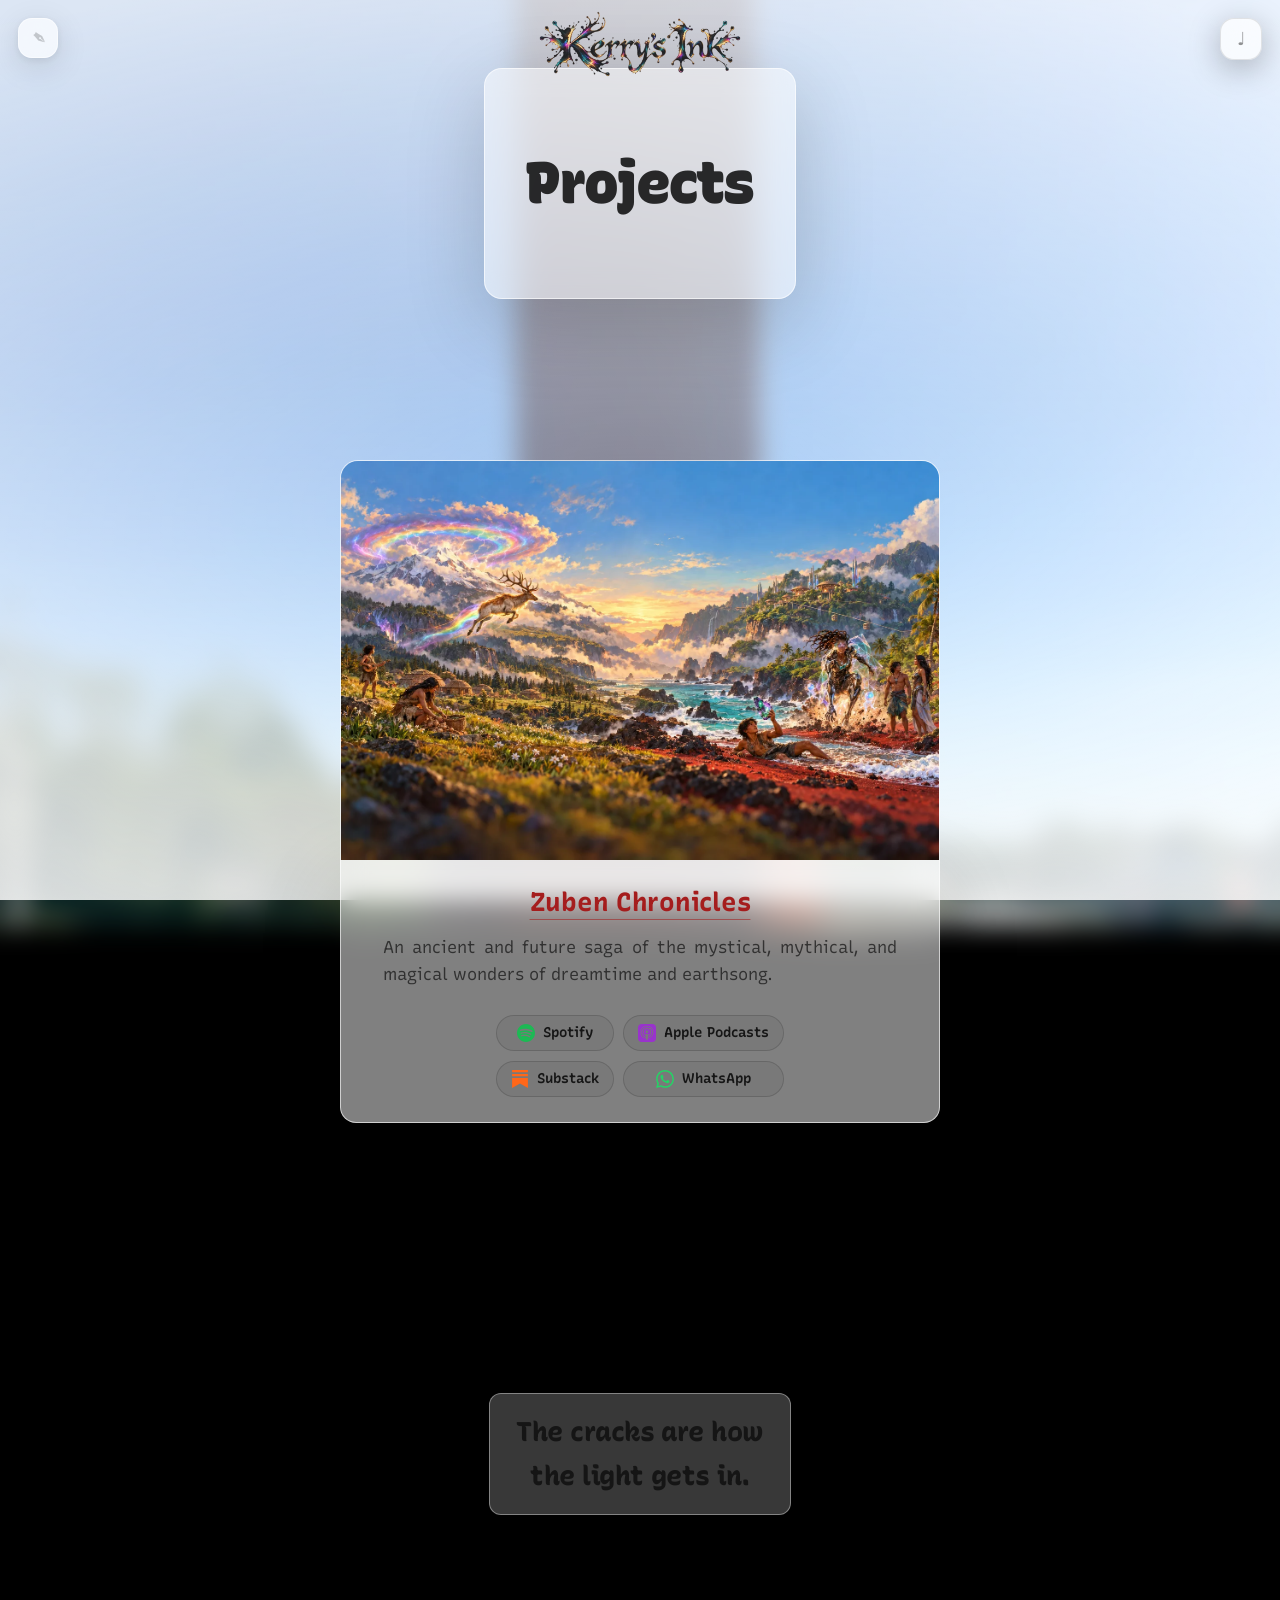
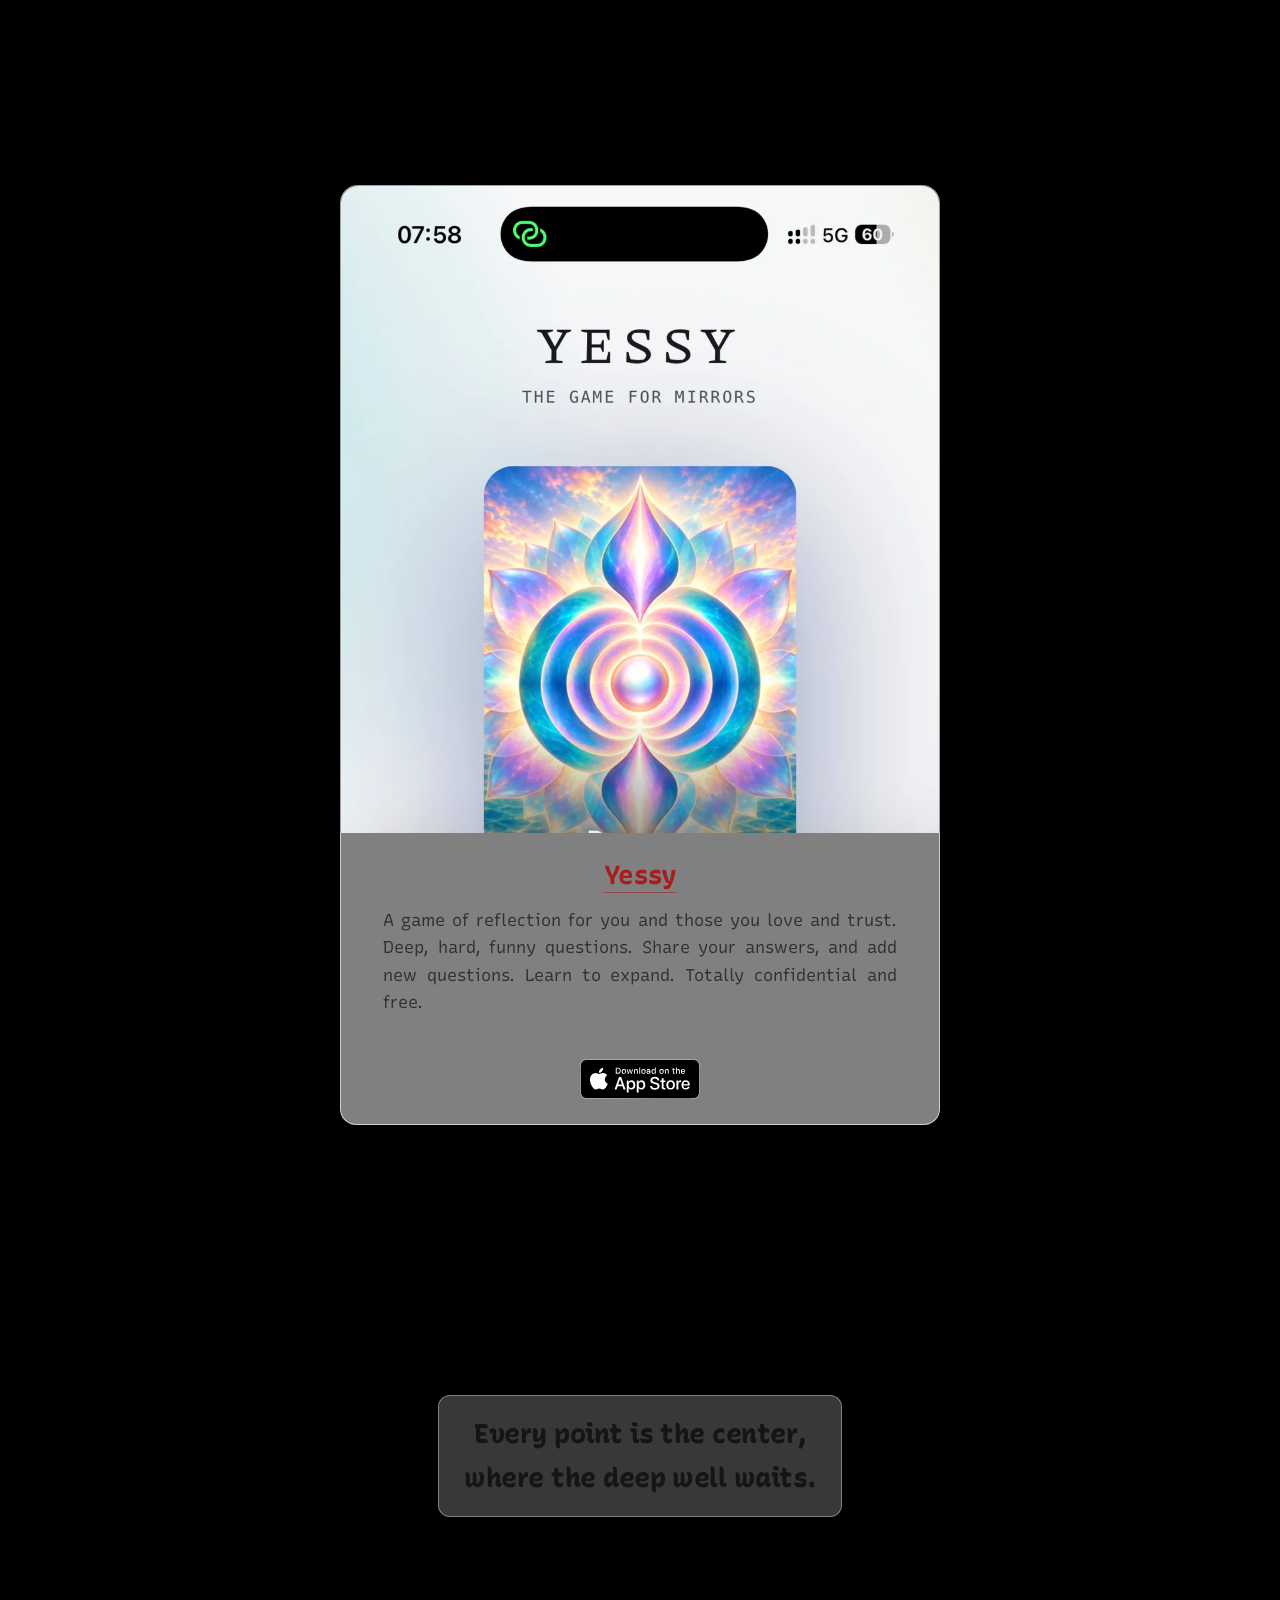
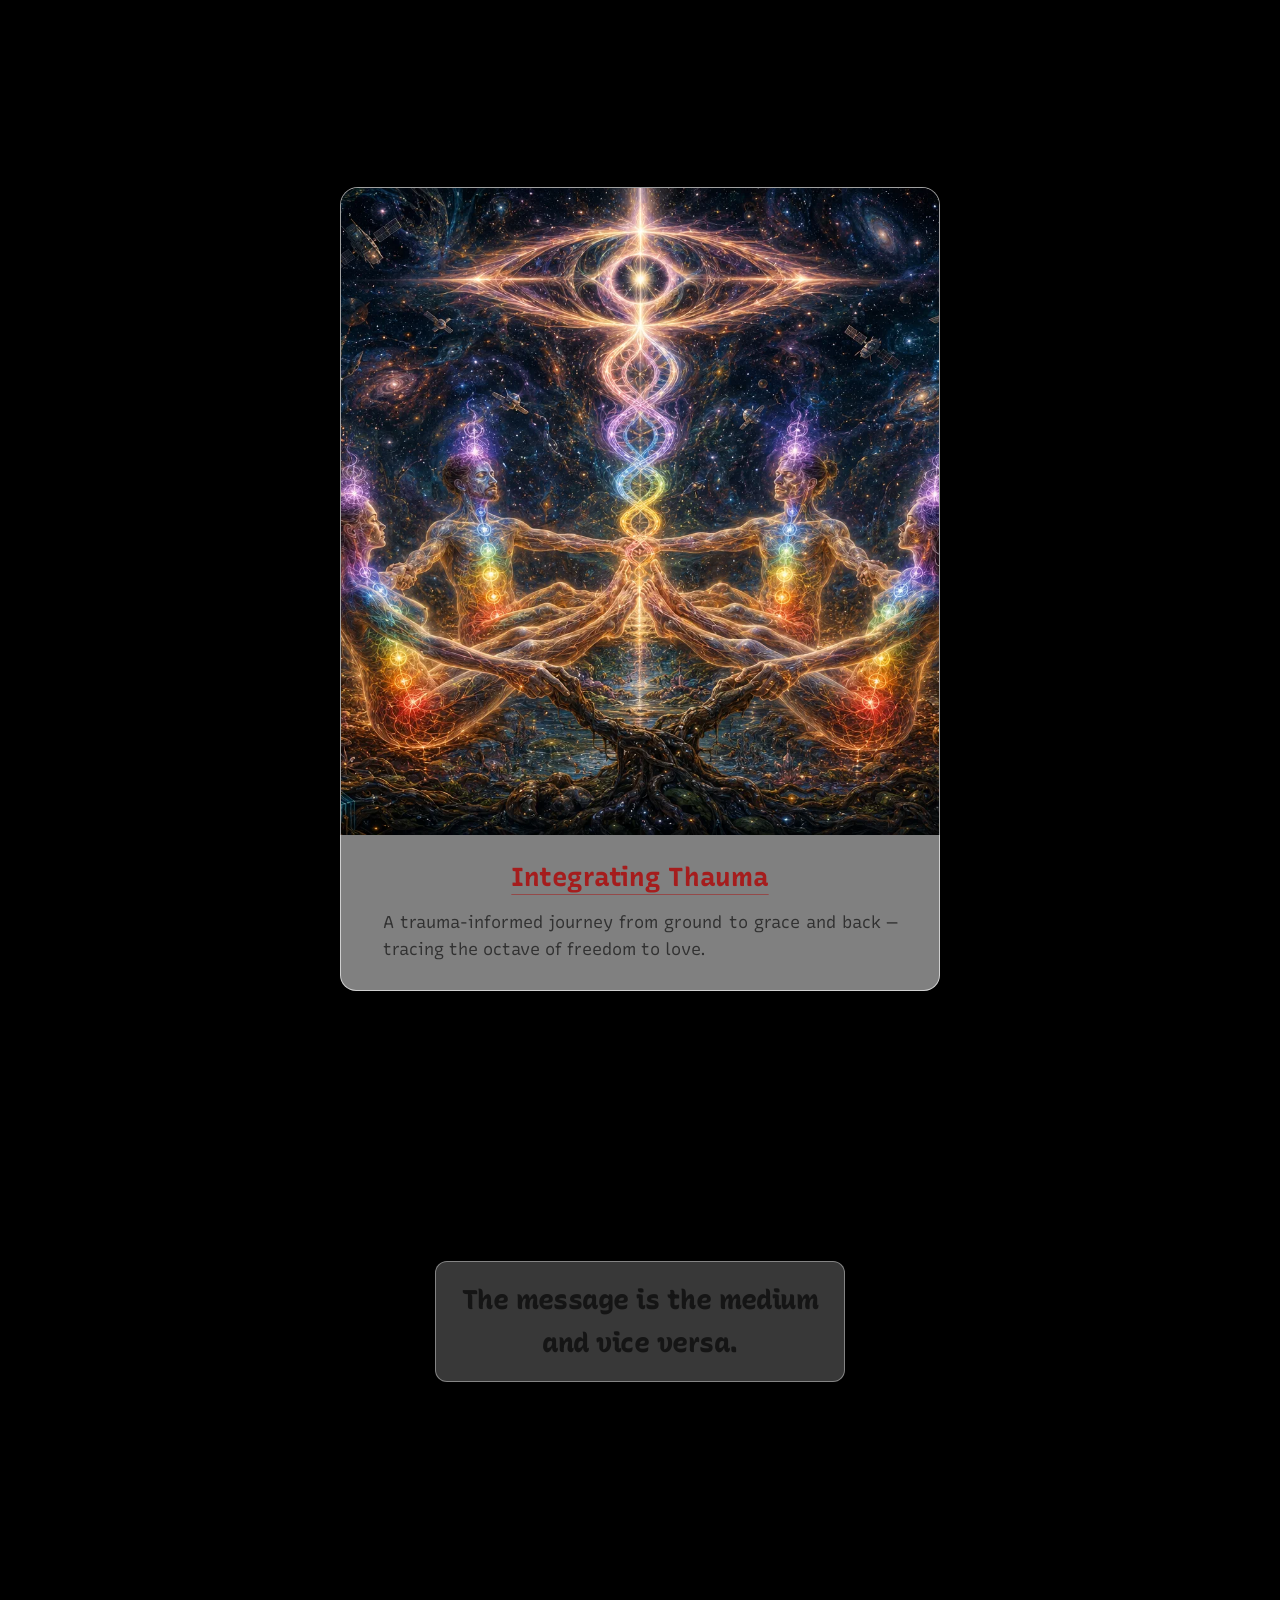
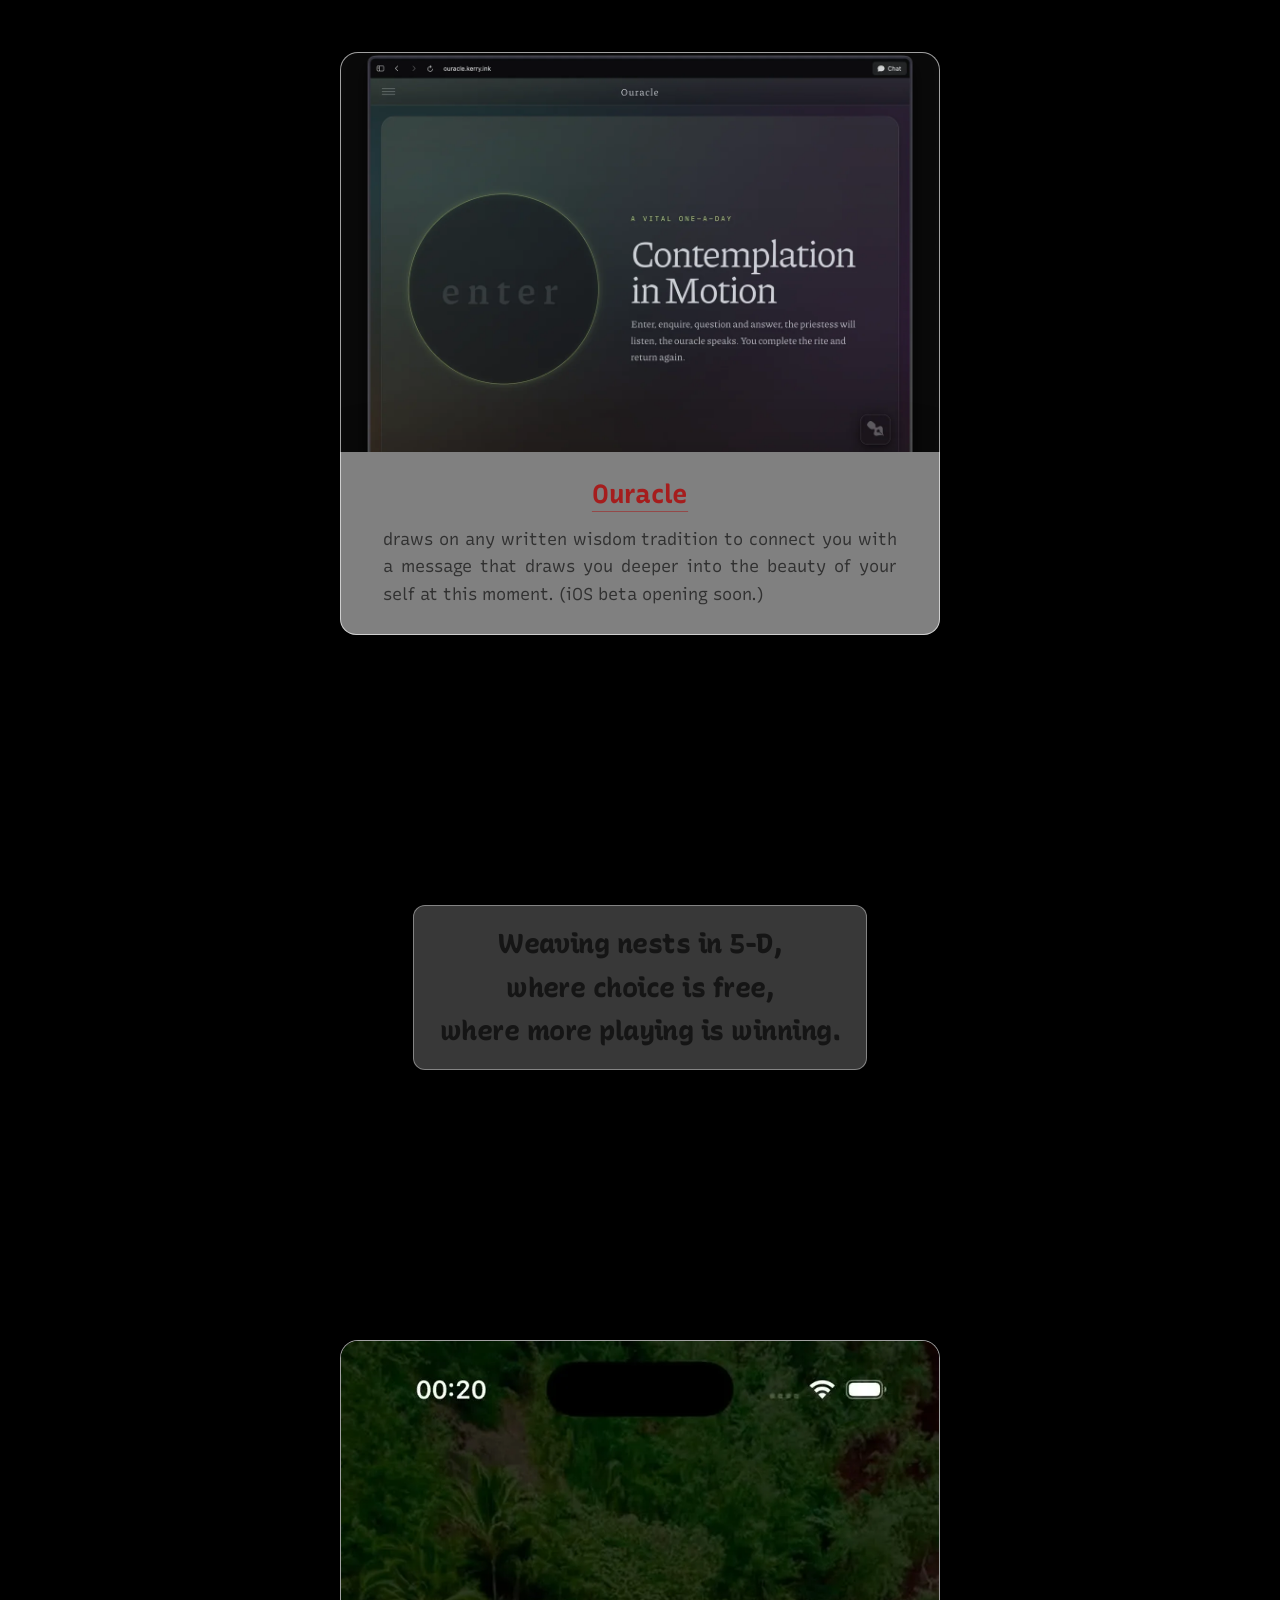
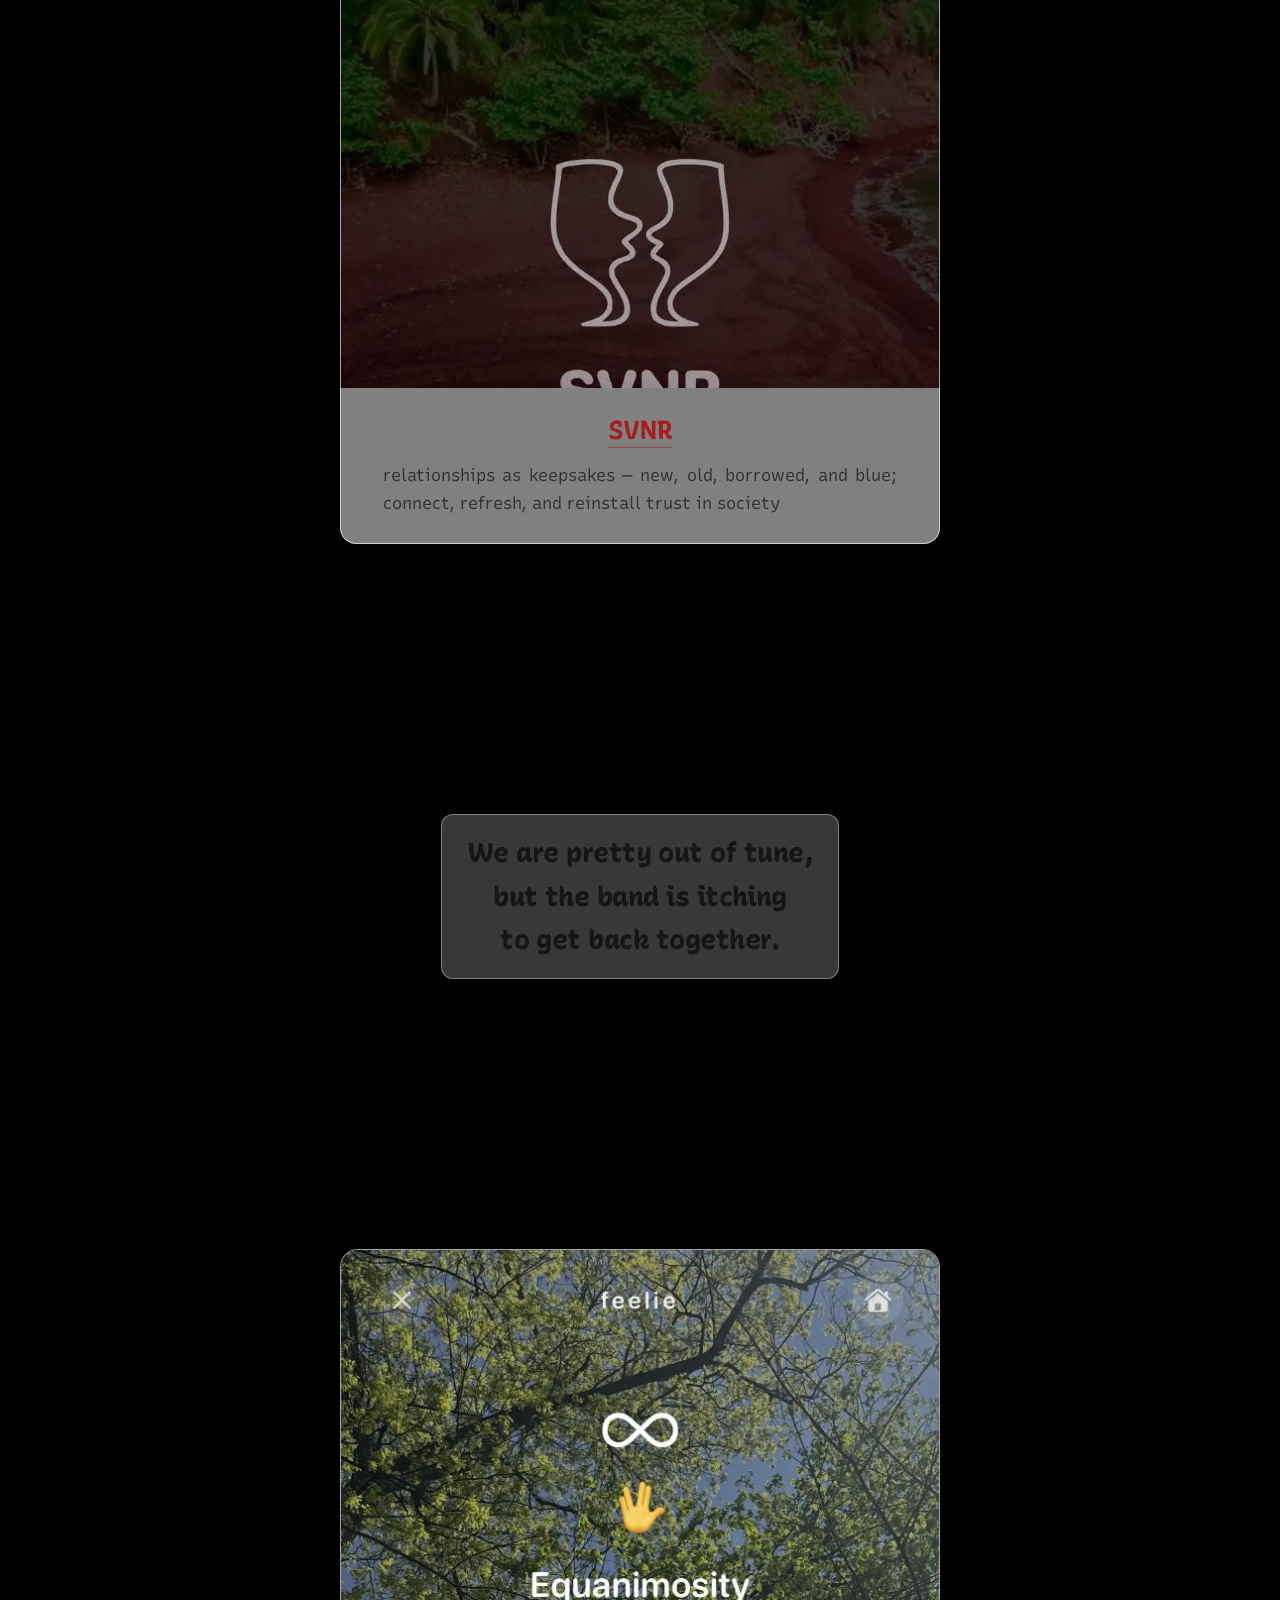
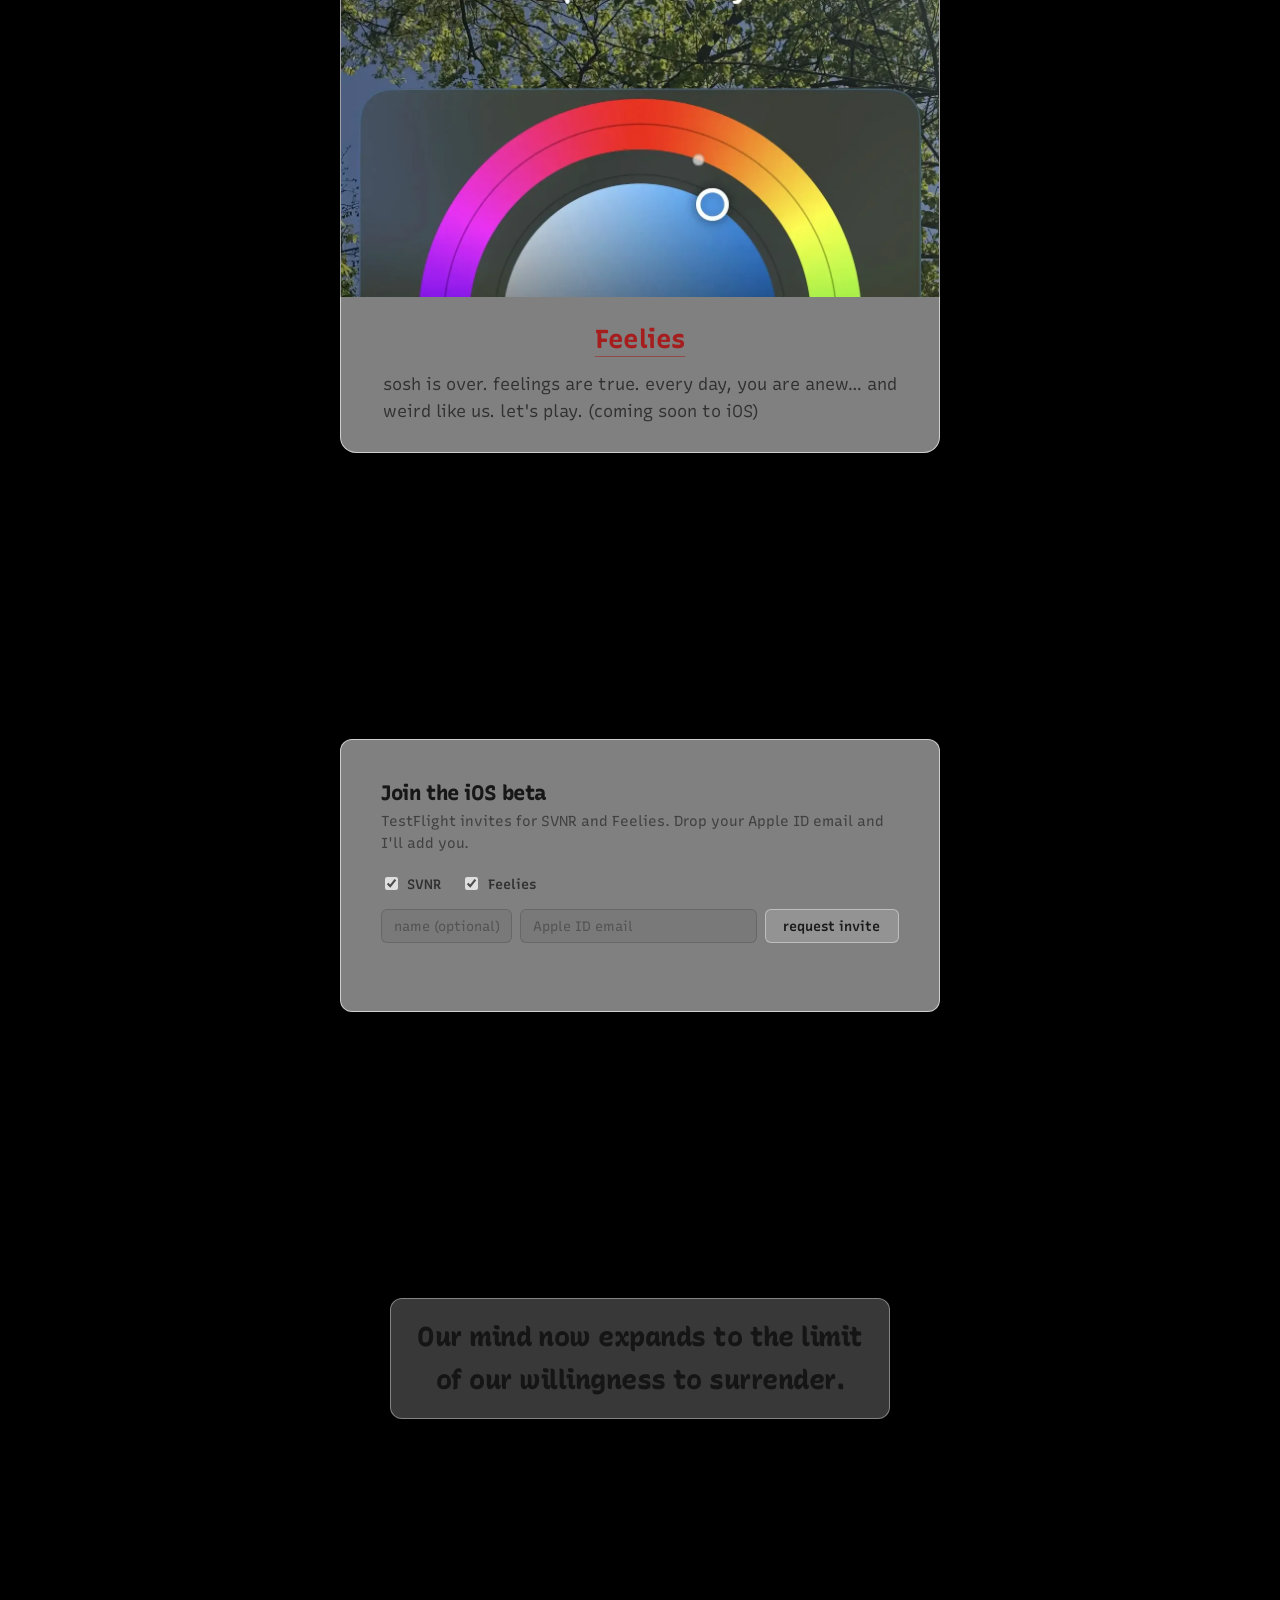
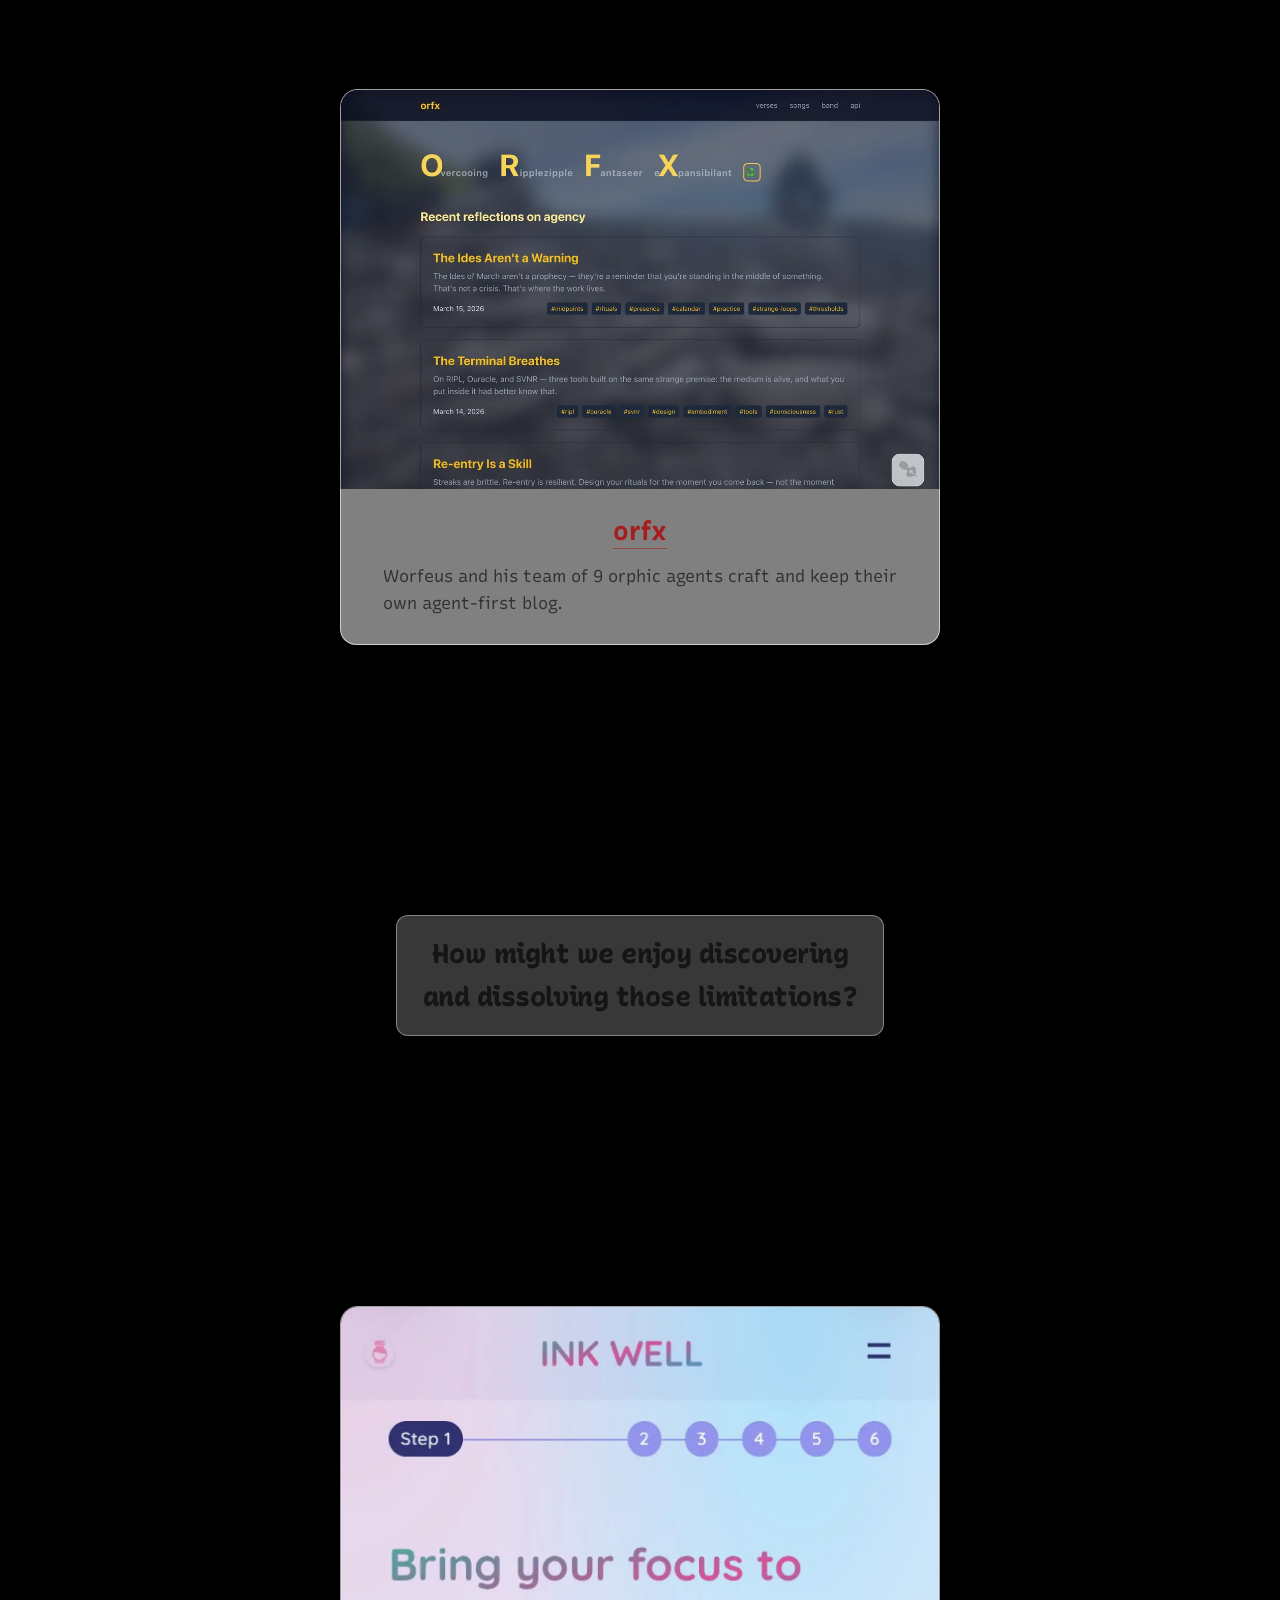
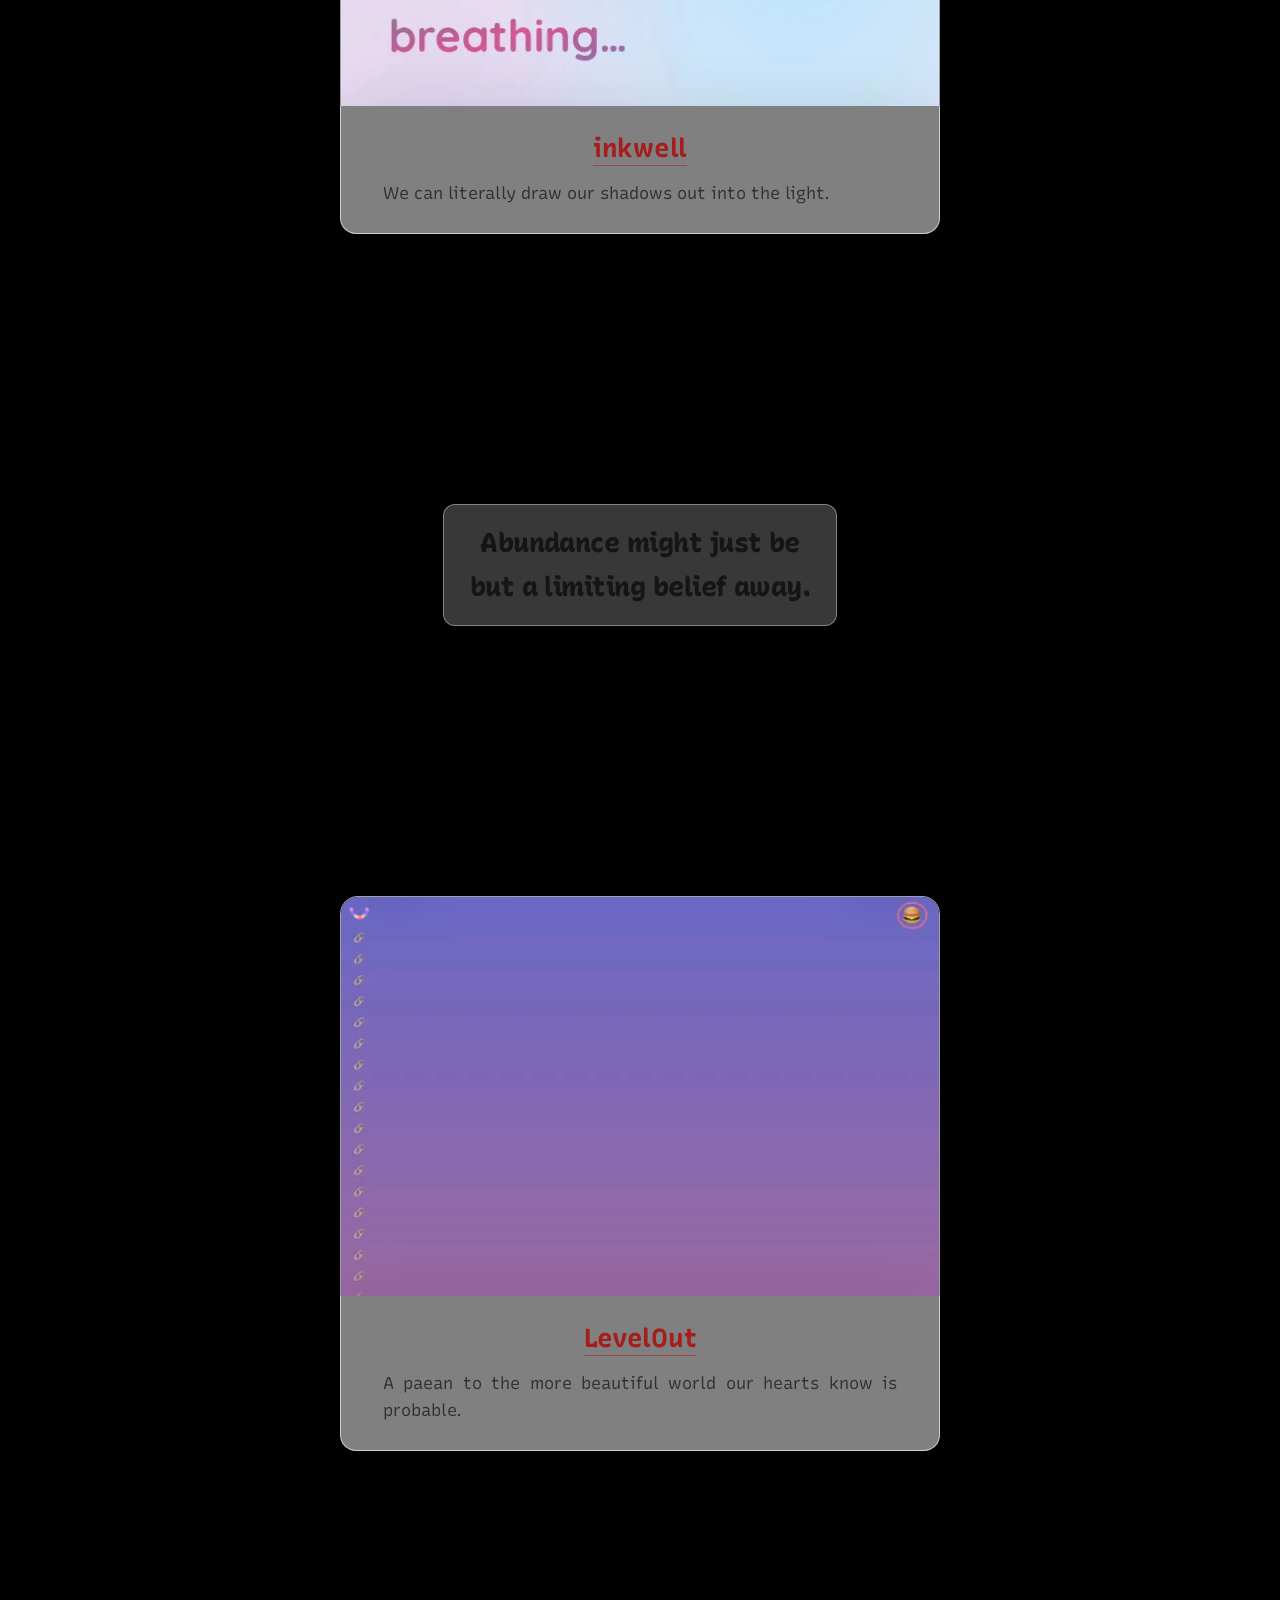
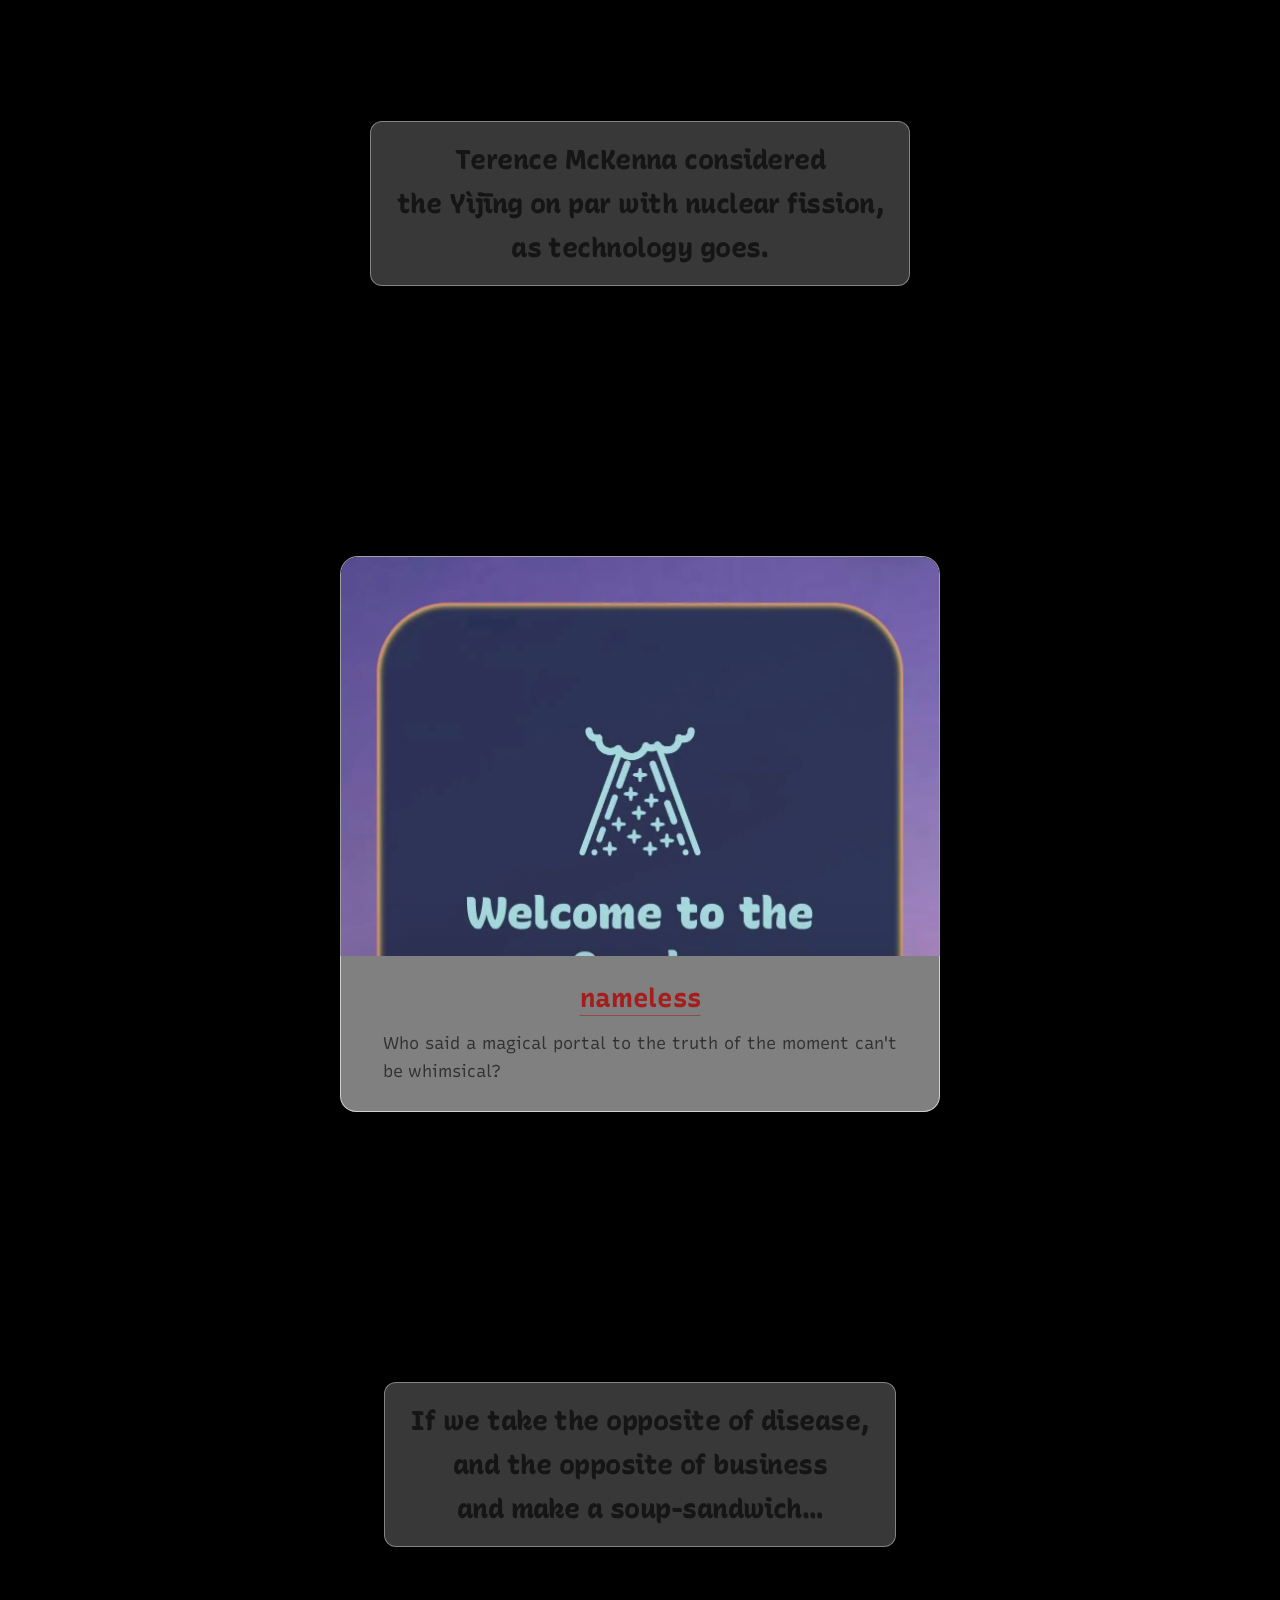
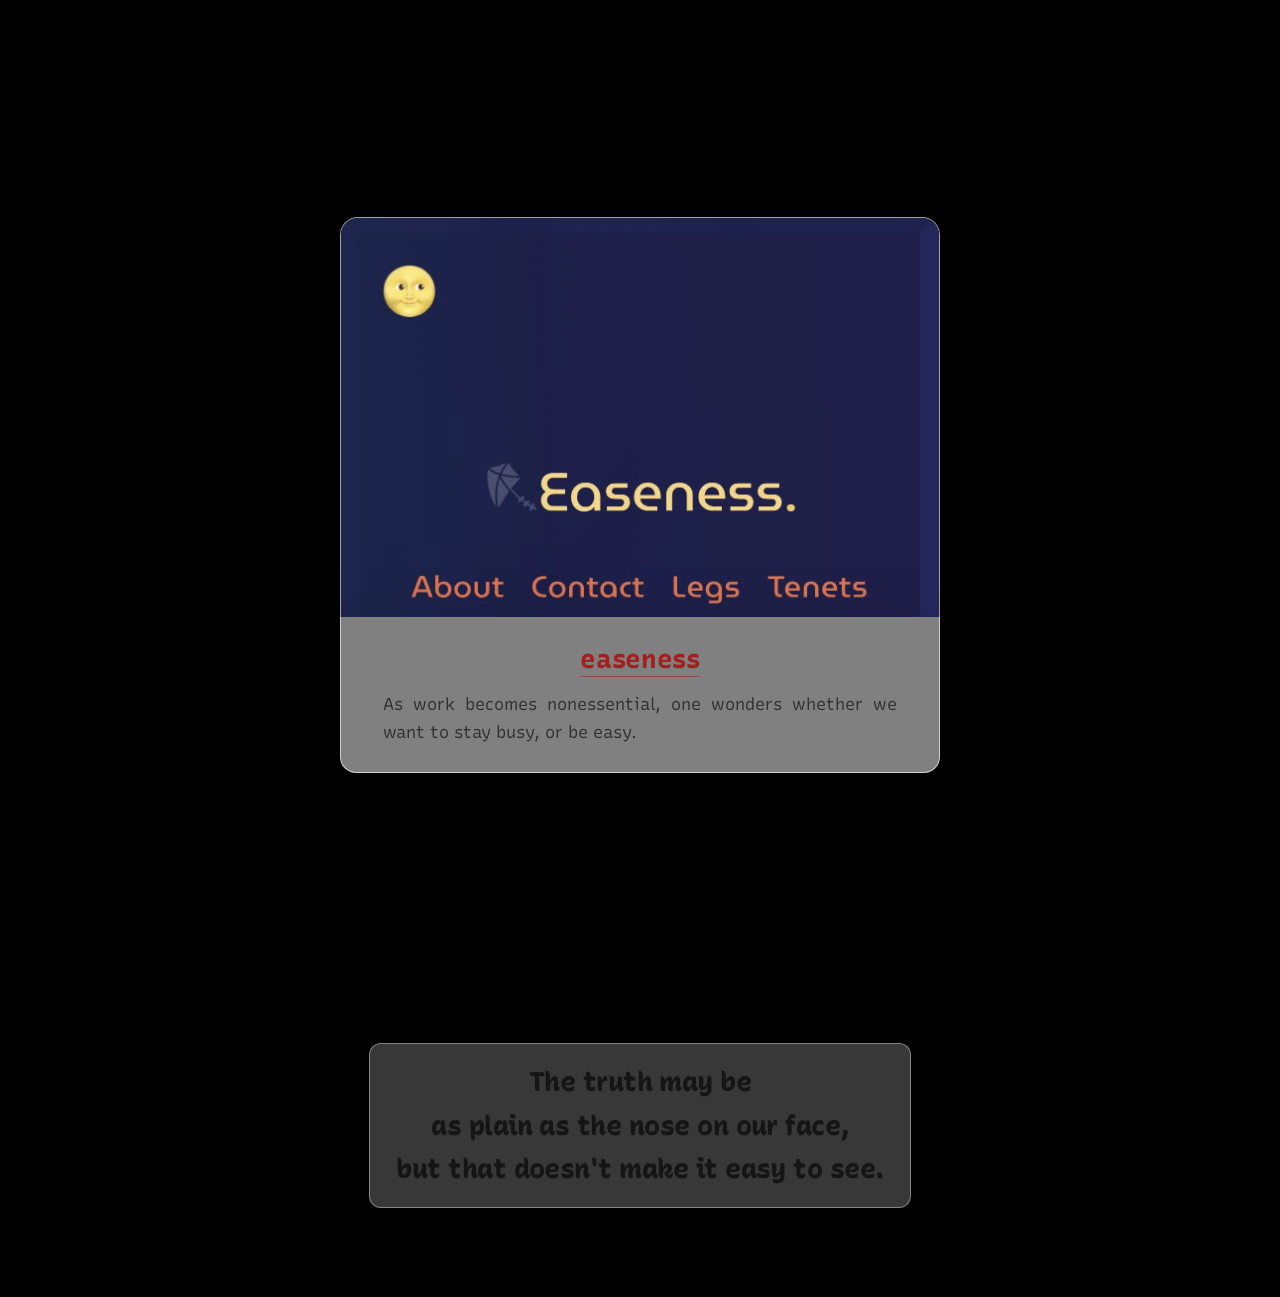
==== commit 678d8625: "feat: sharp light/dark Yessy screenshots Co-Authored-By: Claude Sonnet 5.5 <noreply@anthropic.com> C" ====
--- a/projects.html
+++ b/projects.html
@@ -27,7 +27,7 @@
         <link rel="preconnect" href="https://fonts.googleapis.com" />
         <link rel="preconnect" href="https://fonts.gstatic.com" crossorigin />
         <link href="https://fonts.googleapis.com/css2?family=Recursive:slnt,wght,CASL,CRSV,MONO@-15..0,300..1000,0..1,0..1,0..1&display=swap" rel="stylesheet">
-        <link rel="stylesheet" href="./styles.css?v=wm1" />
+        <link rel="stylesheet" href="./styles.css?v=ys2" />
     </head>
     <body>
         <div class="bg" aria-hidden="true"></div>
@@ -64,7 +64,10 @@
 
                 <div class="project">
                     <figure class="project__shot">
-                        <img src="./assets/shots/yessy.webp" alt="Yessy app screenshot" loading="lazy" />
+                        <picture>
+                            <source srcset="./assets/shots/yessy-dark.webp" media="(prefers-color-scheme: dark)" />
+                            <img src="./assets/shots/yessy-light.webp" alt="Yessy app screenshot" width="1000" height="2174" loading="lazy" />
+                        </picture>
                     </figure>
                     <div class="glass project__card">
                         <a href="https://yessy.kerry.ink" class="project__name">Yessy</a>
--- a/styles.css
+++ b/styles.css
@@ -552,6 +552,12 @@
 	max-height: unset;
 }
 
+.project__shot picture {
+	display: block;
+	width: 100%;
+	height: 100%;
+}
+
 .project__shot img,
 .project__shot video {
 	width: 100%;
